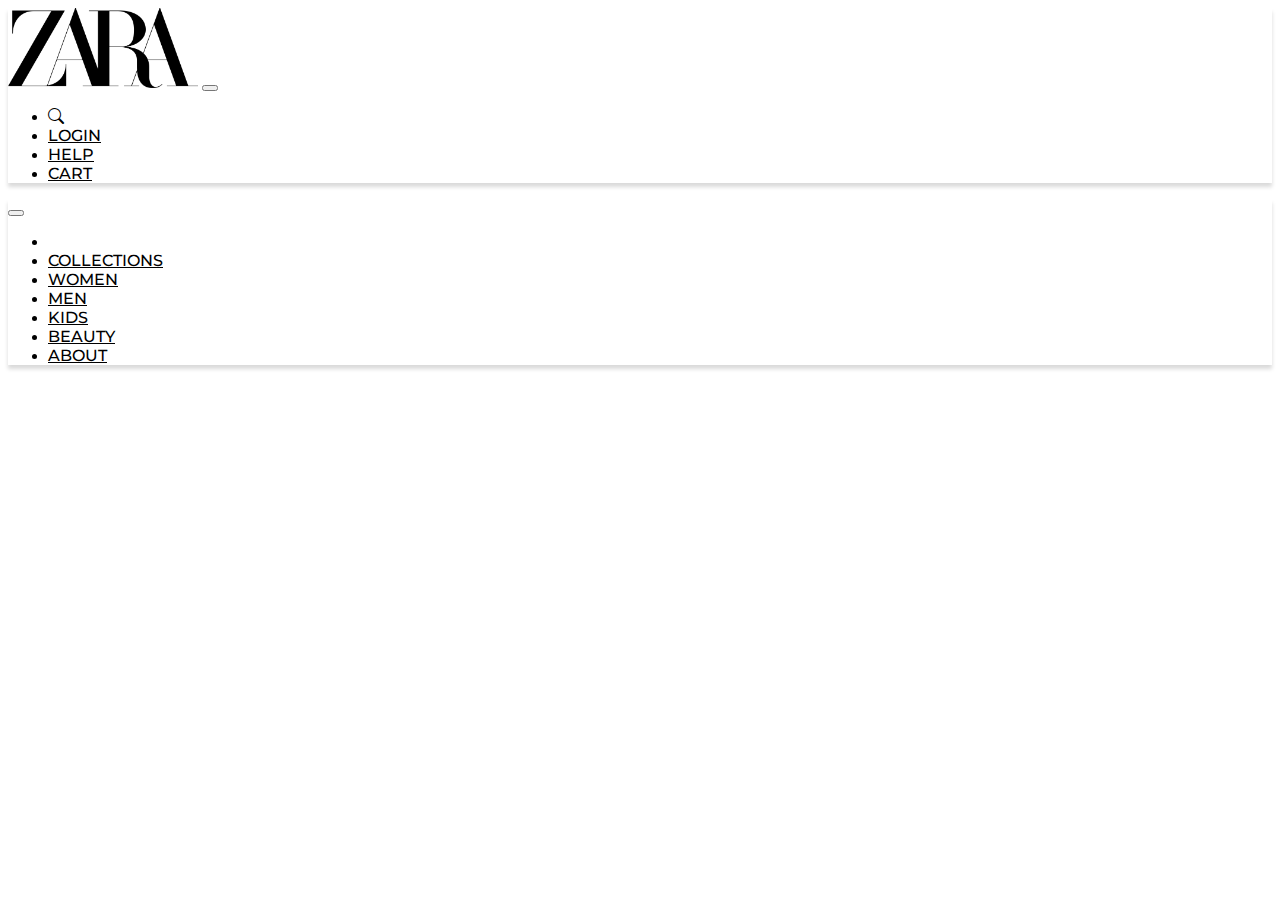
==== index.html @ d3c2d162 "pages set up" ====
<!doctype html>
<html lang="en">
  <head>
    <!-- Required meta tags -->
    <meta charset="utf-8">
    <meta name="viewport" content="width=device-width, initial-scale=1">

    <!-- Bootstrap CSS -->
    <link href="https://cdn.jsdelivr.net/npm/bootstrap@5.1.1/dist/css/bootstrap.min.css" rel="stylesheet" integrity="sha384-F3w7mX95PdgyTmZZMECAngseQB83DfGTowi0iMjiWaeVhAn4FJkqJByhZMI3AhiU" crossorigin="anonymous">
    <link rel="stylesheet" href="https://cdn.jsdelivr.net/npm/bootstrap-icons@1.3.0/font/bootstrap-icons.css">
    <link rel="preconnect" href="https://fonts.googleapis.com">
    <link rel="preconnect" href="https://fonts.gstatic.com" crossorigin>
    <link rel="preconnect" href="https://fonts.googleapis.com">
    <link rel="preconnect" href="https://fonts.gstatic.com" crossorigin>
    <link href="https://fonts.googleapis.com/css2?family=Montserrat:wght@500&display=swap" rel="stylesheet">
    <!-- ZARA CSS -->
    <link rel="stylesheet" href="zara.css">

    <title>Zara</title>
  </head>
  <body>

<nav class="navbar navbar-expand-md navbar-default d-block">
<!--Top Nav Bar-->
<nav class="zaranav mb-2">
        <div class="container-fluid d-flex">
            <div class="col-md-8 offset-md-1">
          <a class="icon nav-link active" href="index.html"> <img class="img-fluid logo" src="./images/logo.png"></a>
          <button class="navbar-toggler" type="button" data-bs-toggle="collapse" data-bs-target="#navbarCollapse" aria-controls="navbarCollapse" aria-expanded="false" aria-label="Toggle navigation">
            <span class="navbar-toggler-icon pt-1"><i class="fas fa-bars fa-md"></i></span>
          </button>
        </div>
          <div class="collapse navbar-collapse" id="navbarCollapse">
            <ul class="navbar-nav me-auto mb-5 mb-md-0 col-md-3">
                <li class="nav-item">
                    <a class="icon nav-link active" aria-current="page" target="_blank"><i class="bi bi-search"></i></a>
                  </li>
                <li class="nav-item">
                    <a class=" icon nav-link active navtext" aria-current="page" href="">LOGIN</a>
                  </li>
              <li class="nav-item">
                <a class=" icon nav-link active navtext" aria-current="page" href="">HELP</a>
              </li>
              <li class="nav-item">
                <a class="icon nav-link active navtext"  href="">CART</a>
              </li>
            </ul>
            <form class="d-block">
            </form>
          </div>
        </div>
        </div>
</nav>
      

<!--Second Nav Bar-->
<nav class="zaranav mobilegoaway">
    <div class="container">
      <button class="navbar-toggler" type="button" data-bs-toggle="collapse" data-bs-target="#navbarCollapse" aria-controls="navbarCollapse" aria-expanded="false" aria-label="Toggle navigation">
        <span class="navbar-toggler-icon pt-1"><i class="fas fa-bars fa-md"></i></span>
      </button>
      <div class="collapse navbar-collapse" id="navbarCollapse">
        <ul class="navbar-nav me-auto mb-5 mb-md-0 col-md-10 offset-md-2 text-center">
            <li class="nav-item">
              </li>
            <li class="nav-item">
                <a class=" icon nav-link active navtext px-4 ps-5" aria-current="page" href="">COLLECTIONS</a>
              </li>
          <li class="nav-item">
            <a class=" icon nav-link active navtext px-4" aria-current="page" href="">WOMEN</a>
          </li>
          <li class="nav-item">
            <a class="icon nav-link active navtext px-4"  href="">MEN</a>
          </li>
          <li class="nav-item">
            <a class="icon nav-link active navtext px-4"  href="">KIDS</a>
          </li>
          <li class="nav-item">
            <a class="icon nav-link active navtext px-4"  href="">BEAUTY</a>
          </li>
          <li class="nav-item">
            <a class="icon nav-link active navtext px-4"  href="">ABOUT</a>
          </li>
        </ul>
        <form class="d-block">
        </form>
      </div>
    </div>
</nav>
  </nav>

    <!-- Optional JavaScript; choose one of the two! -->

    <!-- Option 1: Bootstrap Bundle with Popper -->
    <script src="https://cdn.jsdelivr.net/npm/bootstrap@5.1.1/dist/js/bootstrap.bundle.min.js" integrity="sha384-/bQdsTh/da6pkI1MST/rWKFNjaCP5gBSY4sEBT38Q/9RBh9AH40zEOg7Hlq2THRZ" crossorigin="anonymous"></script>

    <!-- Option 2: Separate Popper and Bootstrap JS -->
    <!--
    <script src="https://cdn.jsdelivr.net/npm/@popperjs/core@2.9.3/dist/umd/popper.min.js" integrity="sha384-W8fXfP3gkOKtndU4JGtKDvXbO53Wy8SZCQHczT5FMiiqmQfUpWbYdTil/SxwZgAN" crossorigin="anonymous"></script>
    <script src="https://cdn.jsdelivr.net/npm/bootstrap@5.1.1/dist/js/bootstrap.min.js" integrity="sha384-skAcpIdS7UcVUC05LJ9Dxay8AXcDYfBJqt1CJ85S/CFujBsIzCIv+l9liuYLaMQ/" crossorigin="anonymous"></script>
    -->
  </body>
</html>
---- zara.css ----
.logo{
    max-height: 80px;
}
.navtext{
    color: black;
    font-family: 'Montserrat', sans-serif;
    font-style: normal;
    font-weight: 500;
}
.zaranav{
    background: #FFFFFF;
    box-shadow: 0px 4px 4px rgba(0, 0, 0, 0.15);
}

@media(max-width:576px){
    .mobilegoaway{
    display: none;
    }}
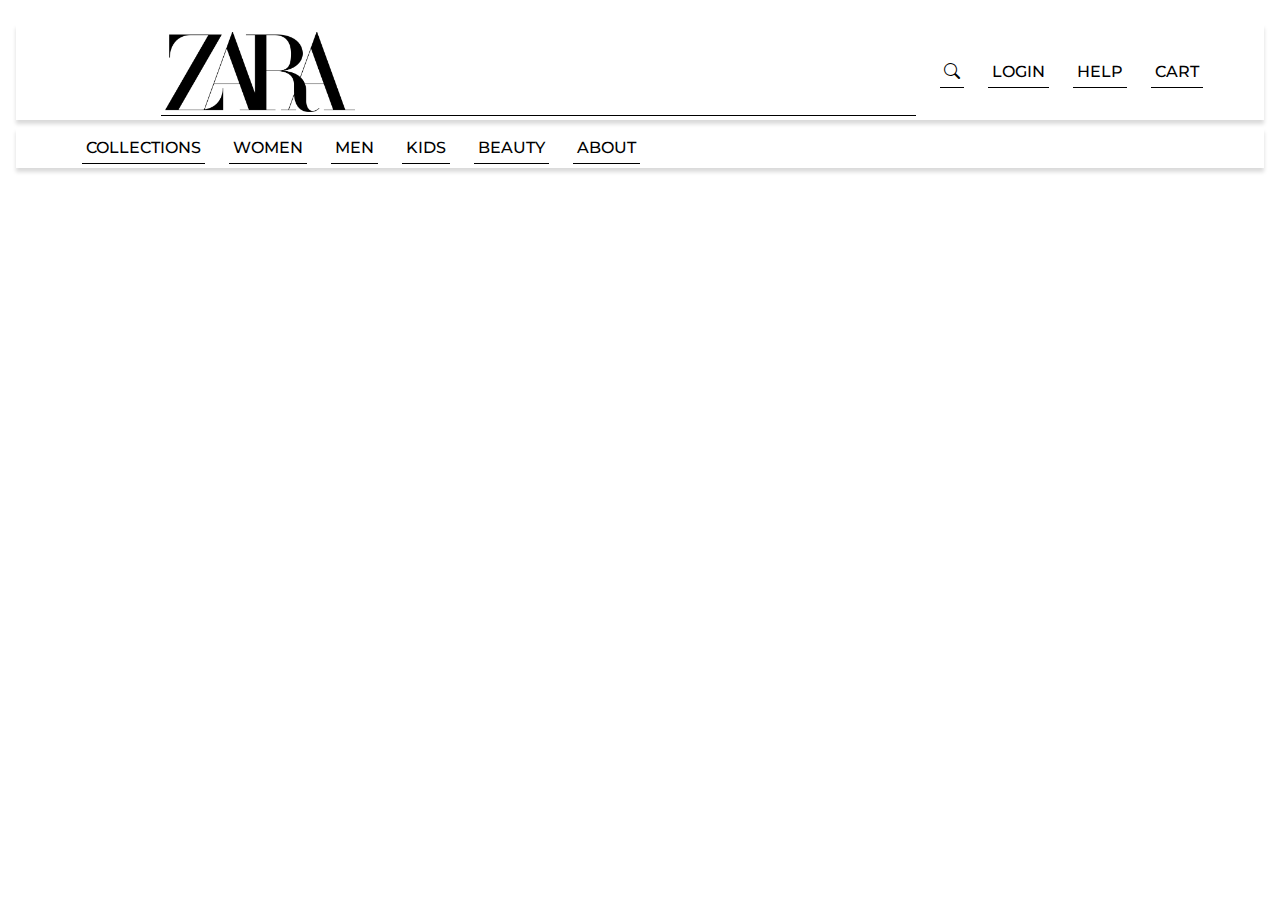
==== commit 25f44910: "Lots of changes, will commit more often in future" ====
--- a/index.html
+++ b/index.html
@@ -1,48 +1,57 @@
 <!doctype html>
 <html lang="en">
+
   <head>
     <!-- Required meta tags -->
     <meta charset="utf-8">
     <meta name="viewport" content="width=device-width, initial-scale=1">
 
     <!-- Bootstrap CSS -->
-    <link href="https://cdn.jsdelivr.net/npm/bootstrap@5.1.1/dist/css/bootstrap.min.css" rel="stylesheet" integrity="sha384-F3w7mX95PdgyTmZZMECAngseQB83DfGTowi0iMjiWaeVhAn4FJkqJByhZMI3AhiU" crossorigin="anonymous">
+    <link href="https://cdn.jsdelivr.net/npm/bootstrap@5.1.1/dist/css/bootstrap.min.css" rel="stylesheet"
+      integrity="sha384-F3w7mX95PdgyTmZZMECAngseQB83DfGTowi0iMjiWaeVhAn4FJkqJByhZMI3AhiU" crossorigin="anonymous">
     <link rel="stylesheet" href="https://cdn.jsdelivr.net/npm/bootstrap-icons@1.3.0/font/bootstrap-icons.css">
     <link rel="preconnect" href="https://fonts.googleapis.com">
     <link rel="preconnect" href="https://fonts.gstatic.com" crossorigin>
     <link rel="preconnect" href="https://fonts.googleapis.com">
     <link rel="preconnect" href="https://fonts.gstatic.com" crossorigin>
     <link href="https://fonts.googleapis.com/css2?family=Montserrat:wght@500&display=swap" rel="stylesheet">
+
+
+    <!--Theme CSS -->
+    <link rel="stylesheet" href="./assets/css/theme.css">
+
     <!-- ZARA CSS -->
     <link rel="stylesheet" href="zara.css">
 
     <title>Zara</title>
   </head>
+
   <body>
 
-<nav class="navbar navbar-expand-md navbar-default d-block">
-<!--Top Nav Bar-->
-<nav class="zaranav mb-2">
+    <nav class="navbar navbar-expand-md navbar-default d-block">
+      <!--Top Nav Bar-->
+      <nav class="zaranav mb-2">
         <div class="container-fluid d-flex">
-            <div class="col-md-8 offset-md-1">
-          <a class="icon nav-link active" href="index.html"> <img class="img-fluid logo" src="./images/logo.png"></a>
-          <button class="navbar-toggler" type="button" data-bs-toggle="collapse" data-bs-target="#navbarCollapse" aria-controls="navbarCollapse" aria-expanded="false" aria-label="Toggle navigation">
-            <span class="navbar-toggler-icon pt-1"><i class="fas fa-bars fa-md"></i></span>
-          </button>
-        </div>
+          <div class="col-md-8 offset-md-1">
+            <a class="icon nav-link active" href="index.html"> <img class="img-fluid logo" src="./images/logo.png"></a>
+            <button class="navbar-toggler" type="button" data-bs-toggle="collapse" data-bs-target="#navbarCollapse"
+              aria-controls="navbarCollapse" aria-expanded="false" aria-label="Toggle navigation">
+              <span class="navbar-toggler-icon pt-1"><i class="fas fa-bars fa-md"></i></span>
+            </button>
+          </div>
           <div class="collapse navbar-collapse" id="navbarCollapse">
             <ul class="navbar-nav me-auto mb-5 mb-md-0 col-md-3">
-                <li class="nav-item">
-                    <a class="icon nav-link active" aria-current="page" target="_blank"><i class="bi bi-search"></i></a>
-                  </li>
-                <li class="nav-item">
-                    <a class=" icon nav-link active navtext" aria-current="page" href="">LOGIN</a>
-                  </li>
+              <li class="nav-item">
+                <a class="icon nav-link active" aria-current="page" target="_blank"><i class="bi bi-search"></i></a>
+              </li>
+              <li class="nav-item">
+                <a class=" icon nav-link active navtext" aria-current="page" href="">LOGIN</a>
+              </li>
               <li class="nav-item">
                 <a class=" icon nav-link active navtext" aria-current="page" href="">HELP</a>
               </li>
               <li class="nav-item">
-                <a class="icon nav-link active navtext"  href="">CART</a>
+                <a class="icon nav-link active navtext" href="">CART</a>
               </li>
             </ul>
             <form class="d-block">
@@ -50,49 +59,52 @@
           </div>
         </div>
         </div>
-</nav>
-      
+      </nav>
 
-<!--Second Nav Bar-->
-<nav class="zaranav mobilegoaway">
-    <div class="container">
-      <button class="navbar-toggler" type="button" data-bs-toggle="collapse" data-bs-target="#navbarCollapse" aria-controls="navbarCollapse" aria-expanded="false" aria-label="Toggle navigation">
-        <span class="navbar-toggler-icon pt-1"><i class="fas fa-bars fa-md"></i></span>
-      </button>
-      <div class="collapse navbar-collapse" id="navbarCollapse">
-        <ul class="navbar-nav me-auto mb-5 mb-md-0 col-md-10 offset-md-2 text-center">
-            <li class="nav-item">
+
+      <!--Second Nav Bar-->
+      <nav class="zaranav mobilegoaway">
+        <div class="container">
+          <button class="navbar-toggler" type="button" data-bs-toggle="collapse" data-bs-target="#navbarCollapse"
+            aria-controls="navbarCollapse" aria-expanded="false" aria-label="Toggle navigation">
+            <span class="navbar-toggler-icon pt-1"><i class="fas fa-bars fa-md"></i></span>
+          </button>
+          <div class="collapse navbar-collapse" id="navbarCollapse">
+            <ul class="navbar-nav me-auto mb-5 mb-md-0 col-md-10 offset-md-2 text-center">
+              <li class="nav-item">
               </li>
-            <li class="nav-item">
+              <li class="nav-item">
                 <a class=" icon nav-link active navtext px-4 ps-5" aria-current="page" href="">COLLECTIONS</a>
               </li>
-          <li class="nav-item">
-            <a class=" icon nav-link active navtext px-4" aria-current="page" href="">WOMEN</a>
-          </li>
-          <li class="nav-item">
-            <a class="icon nav-link active navtext px-4"  href="">MEN</a>
-          </li>
-          <li class="nav-item">
-            <a class="icon nav-link active navtext px-4"  href="">KIDS</a>
-          </li>
-          <li class="nav-item">
-            <a class="icon nav-link active navtext px-4"  href="">BEAUTY</a>
-          </li>
-          <li class="nav-item">
-            <a class="icon nav-link active navtext px-4"  href="">ABOUT</a>
-          </li>
-        </ul>
-        <form class="d-block">
-        </form>
-      </div>
-    </div>
-</nav>
-  </nav>
+              <li class="nav-item">
+                <a class=" icon nav-link active navtext px-4" aria-current="page" href="">WOMEN</a>
+              </li>
+              <li class="nav-item">
+                <a class="icon nav-link active navtext px-4" href="">MEN</a>
+              </li>
+              <li class="nav-item">
+                <a class="icon nav-link active navtext px-4" href="">KIDS</a>
+              </li>
+              <li class="nav-item">
+                <a class="icon nav-link active navtext px-4" href="">BEAUTY</a>
+              </li>
+              <li class="nav-item">
+                <a class="icon nav-link active navtext px-4" href="">ABOUT</a>
+              </li>
+            </ul>
+            <form class="d-block">
+            </form>
+          </div>
+        </div>
+      </nav>
+    </nav>
 
     <!-- Optional JavaScript; choose one of the two! -->
 
     <!-- Option 1: Bootstrap Bundle with Popper -->
-    <script src="https://cdn.jsdelivr.net/npm/bootstrap@5.1.1/dist/js/bootstrap.bundle.min.js" integrity="sha384-/bQdsTh/da6pkI1MST/rWKFNjaCP5gBSY4sEBT38Q/9RBh9AH40zEOg7Hlq2THRZ" crossorigin="anonymous"></script>
+    <script src="https://cdn.jsdelivr.net/npm/bootstrap@5.1.1/dist/js/bootstrap.bundle.min.js"
+      integrity="sha384-/bQdsTh/da6pkI1MST/rWKFNjaCP5gBSY4sEBT38Q/9RBh9AH40zEOg7Hlq2THRZ"
+      crossorigin="anonymous"></script>
 
     <!-- Option 2: Separate Popper and Bootstrap JS -->
     <!--
@@ -100,4 +112,5 @@
     <script src="https://cdn.jsdelivr.net/npm/bootstrap@5.1.1/dist/js/bootstrap.min.js" integrity="sha384-skAcpIdS7UcVUC05LJ9Dxay8AXcDYfBJqt1CJ85S/CFujBsIzCIv+l9liuYLaMQ/" crossorigin="anonymous"></script>
     -->
   </body>
-</html>+
+</html>
--- a/assets/css/theme.css
+++ b/assets/css/theme.css
@@ -0,0 +1,12276 @@
+@charset "UTF-8";
+/**
+ * Custom variables followed by theme variables followed by Bootstrap variables
+ * to ensure cascade of styles.
+ */
+/*!
+ * Bootstrap v4.4.1 (https://getbootstrap.com/)
+ * Copyright 2011-2019 The Bootstrap Authors
+ * Copyright 2011-2019 Twitter, Inc.
+ * Licensed under MIT (https://github.com/twbs/bootstrap/blob/master/LICENSE)
+ */
+:root {
+  --blue: #007bff;
+  --indigo: #6610f2;
+  --purple: #6f42c1;
+  --pink: #e83e8c;
+  --red: #dc3545;
+  --orange: #fd7e14;
+  --yellow: #ffc107;
+  --green: #28a745;
+  --teal: #20c997;
+  --cyan: #17a2b8;
+  --white: #fff;
+  --gray: #3e3e3e;
+  --gray-dark: #2b2b2b;
+  --primary: #000000;
+  --secondary: #a6a6a6;
+  --success: #28bb74;
+  --info: #3b86ff;
+  --warning: #ff9736;
+  --danger: #000000;
+  --light: #f5f5f5;
+  --dark: #1f1f1f;
+  --breakpoint-xs: 0;
+  --breakpoint-sm: 576px;
+  --breakpoint-md: 768px;
+  --breakpoint-lg: 992px;
+  --breakpoint-xl: 1200px;
+  --font-family-sans-serif: -apple-system, BlinkMacSystemFont, "Segoe UI", Roboto, "Helvetica Neue", Arial, "Noto Sans", sans-serif, "Apple Color Emoji", "Segoe UI Emoji", "Segoe UI Symbol", "Noto Color Emoji";
+  --font-family-monospace: SFMono-Regular, Menlo, Monaco, Consolas, "Liberation Mono", "Courier New", monospace; }
+
+*,
+*::before,
+*::after {
+  box-sizing: border-box; }
+
+html {
+  font-family: sans-serif;
+  line-height: 1.15;
+  -webkit-text-size-adjust: 100%;
+  -webkit-tap-highlight-color: rgba(17, 17, 17, 0); }
+
+article, aside, figcaption, figure, footer, header, hgroup, main, nav, section {
+  display: block; }
+
+body {
+  margin: 0;
+  font-family: "Jost";
+  font-size: 1rem;
+  font-weight: 400;
+  line-height: 1.5;
+  color: #111;
+  text-align: left;
+  background-color: #fff; }
+
+[tabindex="-1"]:focus:not(:focus-visible) {
+  outline: 0 !important; }
+
+hr {
+  box-sizing: content-box;
+  height: 0;
+  overflow: visible; }
+
+h1, h2, h3, h4, h5, h6 {
+  margin-top: 0;
+  margin-bottom: 0.75rem; }
+
+p {
+  margin-top: 0;
+  margin-bottom: 1.5rem; }
+
+abbr[title],
+abbr[data-original-title] {
+  text-decoration: underline;
+  -webkit-text-decoration: underline dotted;
+          text-decoration: underline dotted;
+  cursor: help;
+  border-bottom: 0;
+  -webkit-text-decoration-skip-ink: none;
+          text-decoration-skip-ink: none; }
+
+address {
+  margin-bottom: 1rem;
+  font-style: normal;
+  line-height: inherit; }
+
+ol,
+ul,
+dl {
+  margin-top: 0;
+  margin-bottom: 1rem; }
+
+ol ol,
+ul ul,
+ol ul,
+ul ol {
+  margin-bottom: 0; }
+
+dt {
+  font-weight: 500; }
+
+dd {
+  margin-bottom: .5rem;
+  margin-left: 0; }
+
+blockquote {
+  margin: 0 0 1rem; }
+
+b,
+strong {
+  font-weight: 600; }
+
+small {
+  font-size: 80%; }
+
+sub,
+sup {
+  position: relative;
+  font-size: 75%;
+  line-height: 0;
+  vertical-align: baseline; }
+
+sub {
+  bottom: -.25em; }
+
+sup {
+  top: -.5em; }
+
+a {
+  color: #000000;
+  text-decoration: none;
+  background-color: transparent; }
+  a:hover {
+    color: #ff2915;
+    text-decoration: none; }
+
+a:not([href]) {
+  color: inherit;
+  text-decoration: none; }
+  a:not([href]):hover {
+    color: inherit;
+    text-decoration: none; }
+
+pre,
+code,
+kbd,
+samp {
+  font-family: SFMono-Regular, Menlo, Monaco, Consolas, "Liberation Mono", "Courier New", monospace;
+  font-size: 1em; }
+
+pre {
+  margin-top: 0;
+  margin-bottom: 1rem;
+  overflow: auto; }
+
+figure {
+  margin: 0 0 1rem; }
+
+img {
+  vertical-align: middle;
+  border-style: none; }
+
+svg {
+  overflow: hidden;
+  vertical-align: middle; }
+
+table {
+  border-collapse: collapse; }
+
+caption {
+  padding-top: 1.5rem;
+  padding-bottom: 1.5rem;
+  color: #767676;
+  text-align: left;
+  caption-side: bottom; }
+
+th {
+  text-align: inherit; }
+
+label {
+  display: inline-block;
+  margin-bottom: 0.5rem; }
+
+button {
+  border-radius: 0; }
+
+button:focus {
+  outline: 1px dotted;
+  outline: 5px auto -webkit-focus-ring-color; }
+
+input,
+button,
+select,
+optgroup,
+textarea {
+  margin: 0;
+  font-family: inherit;
+  font-size: inherit;
+  line-height: inherit; }
+
+button,
+input {
+  overflow: visible; }
+
+button,
+select {
+  text-transform: none; }
+
+select {
+  word-wrap: normal; }
+
+button,
+[type="button"],
+[type="reset"],
+[type="submit"] {
+  -webkit-appearance: button; }
+
+button:not(:disabled),
+[type="button"]:not(:disabled),
+[type="reset"]:not(:disabled),
+[type="submit"]:not(:disabled) {
+  cursor: pointer; }
+
+button::-moz-focus-inner,
+[type="button"]::-moz-focus-inner,
+[type="reset"]::-moz-focus-inner,
+[type="submit"]::-moz-focus-inner {
+  padding: 0;
+  border-style: none; }
+
+input[type="radio"],
+input[type="checkbox"] {
+  box-sizing: border-box;
+  padding: 0; }
+
+input[type="date"],
+input[type="time"],
+input[type="datetime-local"],
+input[type="month"] {
+  -webkit-appearance: listbox; }
+
+textarea {
+  overflow: auto;
+  resize: vertical; }
+
+fieldset {
+  min-width: 0;
+  padding: 0;
+  margin: 0;
+  border: 0; }
+
+legend {
+  display: block;
+  width: 100%;
+  max-width: 100%;
+  padding: 0;
+  margin-bottom: .5rem;
+  font-size: 1.5rem;
+  line-height: inherit;
+  color: inherit;
+  white-space: normal; }
+
+progress {
+  vertical-align: baseline; }
+
+[type="number"]::-webkit-inner-spin-button,
+[type="number"]::-webkit-outer-spin-button {
+  height: auto; }
+
+[type="search"] {
+  outline-offset: -2px;
+  -webkit-appearance: none; }
+
+[type="search"]::-webkit-search-decoration {
+  -webkit-appearance: none; }
+
+::-webkit-file-upload-button {
+  font: inherit;
+  -webkit-appearance: button; }
+
+output {
+  display: inline-block; }
+
+summary {
+  display: list-item;
+  cursor: pointer; }
+
+template {
+  display: none; }
+
+[hidden] {
+  display: none !important; }
+
+h1, h2, h3, h4, h5, h6,
+.h1, .h2, .h3, .h4, .h5, .h6 {
+  margin-bottom: 0.75rem;
+  font-weight: 500;
+  line-height: 1.2; }
+
+h1, .h1 {
+  font-size: 2.75rem; }
+
+h2, .h2 {
+  font-size: 2.25rem; }
+
+h3, .h3 {
+  font-size: 2rem; }
+
+h4, .h4 {
+  font-size: 1.75rem; }
+
+h5, .h5 {
+  font-size: 1.5rem; }
+
+h6, .h6 {
+  font-size: 1.25rem; }
+
+.lead {
+  font-size: 1.125rem;
+  font-weight: 400; }
+
+.display-1 {
+  font-size: 6.875rem;
+  font-weight: 500;
+  line-height: 1.2; }
+
+.display-2 {
+  font-size: 5.5rem;
+  font-weight: 500;
+  line-height: 1.2; }
+
+.display-3 {
+  font-size: 4.5rem;
+  font-weight: 500;
+  line-height: 1.2; }
+
+.display-4 {
+  font-size: 3.75rem;
+  font-weight: 500;
+  line-height: 1.2; }
+
+hr {
+  margin-top: 1.5rem;
+  margin-bottom: 1.5rem;
+  border: 0;
+  border-top: 1px solid rgba(17, 17, 17, 0.1); }
+
+small,
+.small {
+  font-size: 80%;
+  font-weight: 400; }
+
+mark,
+.mark {
+  padding: 0.2em;
+  background-color: #fcf8e3; }
+
+.list-unstyled {
+  padding-left: 0;
+  list-style: none; }
+
+.list-inline {
+  padding-left: 0;
+  list-style: none; }
+
+.list-inline-item {
+  display: inline-block; }
+  .list-inline-item:not(:last-child) {
+    margin-right: 0.5rem; }
+
+.initialism {
+  font-size: 90%;
+  text-transform: uppercase; }
+
+.blockquote {
+  margin-bottom: 1.5rem;
+  font-size: 1.5rem; }
+
+.blockquote-footer {
+  display: block;
+  font-size: 0.9375rem;
+  color: #767676; }
+  .blockquote-footer::before {
+    content: "\2014\00A0"; }
+
+.img-fluid {
+  max-width: 100%;
+  height: auto; }
+
+.img-thumbnail {
+  padding: 0.25rem;
+  background-color: #fff;
+  border: 1px solid #bababa;
+  max-width: 100%;
+  height: auto; }
+
+.figure {
+  display: inline-block; }
+
+.figure-img {
+  margin-bottom: 0.75rem;
+  line-height: 1; }
+
+.figure-caption {
+  font-size: 90%;
+  color: #3e3e3e; }
+
+code {
+  font-size: 87.5%;
+  color: #e83e8c;
+  word-wrap: break-word; }
+  a > code {
+    color: inherit; }
+
+kbd {
+  padding: 0.2rem 0.4rem;
+  font-size: 87.5%;
+  color: #fff;
+  background-color: #1f1f1f; }
+  kbd kbd {
+    padding: 0;
+    font-size: 100%;
+    font-weight: 500; }
+
+pre {
+  display: block;
+  font-size: 87.5%;
+  color: #1f1f1f; }
+  pre code {
+    font-size: inherit;
+    color: inherit;
+    word-break: normal; }
+
+.pre-scrollable {
+  max-height: 340px;
+  overflow-y: scroll; }
+
+.container {
+  width: 100%;
+  padding-right: 1rem;
+  padding-left: 1rem;
+  margin-right: auto;
+  margin-left: auto; }
+  @media (min-width: 576px) {
+    .container {
+      max-width: 540px; } }
+  @media (min-width: 768px) {
+    .container {
+      max-width: 720px; } }
+  @media (min-width: 992px) {
+    .container {
+      max-width: 960px; } }
+  @media (min-width: 1200px) {
+    .container {
+      max-width: 1140px; } }
+
+.container-fluid, .container-sm, .container-md, .container-lg, .container-xl {
+  width: 100%;
+  padding-right: 1rem;
+  padding-left: 1rem;
+  margin-right: auto;
+  margin-left: auto; }
+
+@media (min-width: 576px) {
+  .container, .container-sm {
+    max-width: 540px; } }
+
+@media (min-width: 768px) {
+  .container, .container-sm, .container-md {
+    max-width: 720px; } }
+
+@media (min-width: 992px) {
+  .container, .container-sm, .container-md, .container-lg {
+    max-width: 960px; } }
+
+@media (min-width: 1200px) {
+  .container, .container-sm, .container-md, .container-lg, .container-xl {
+    max-width: 1140px; } }
+
+.row {
+  display: flex;
+  flex-wrap: wrap;
+  margin-right: -1rem;
+  margin-left: -1rem; }
+
+.no-gutters {
+  margin-right: 0;
+  margin-left: 0; }
+  .no-gutters > .col,
+  .no-gutters > [class*="col-"] {
+    padding-right: 0;
+    padding-left: 0; }
+
+.col-1, .col-2, .col-3, .col-4, .col-5, .col-6, .col-7, .col-8, .col-9, .col-10, .col-11, .col-12, .col,
+.col-auto, .col-sm-1, .col-sm-2, .col-sm-3, .col-sm-4, .col-sm-5, .col-sm-6, .col-sm-7, .col-sm-8, .col-sm-9, .col-sm-10, .col-sm-11, .col-sm-12, .col-sm,
+.col-sm-auto, .col-md-1, .col-md-2, .col-md-3, .col-md-4, .col-md-5, .col-md-6, .col-md-7, .col-md-8, .col-md-9, .col-md-10, .col-md-11, .col-md-12, .col-md,
+.col-md-auto, .col-lg-1, .col-lg-2, .col-lg-3, .col-lg-4, .col-lg-5, .col-lg-6, .col-lg-7, .col-lg-8, .col-lg-9, .col-lg-10, .col-lg-11, .col-lg-12, .col-lg,
+.col-lg-auto, .col-xl-1, .col-xl-2, .col-xl-3, .col-xl-4, .col-xl-5, .col-xl-6, .col-xl-7, .col-xl-8, .col-xl-9, .col-xl-10, .col-xl-11, .col-xl-12, .col-xl,
+.col-xl-auto {
+  position: relative;
+  width: 100%;
+  padding-right: 1rem;
+  padding-left: 1rem; }
+
+.col {
+  flex-basis: 0;
+  flex-grow: 1;
+  max-width: 100%; }
+
+.row-cols-1 > * {
+  flex: 0 0 100%;
+  max-width: 100%; }
+
+.row-cols-2 > * {
+  flex: 0 0 50%;
+  max-width: 50%; }
+
+.row-cols-3 > * {
+  flex: 0 0 33.33333%;
+  max-width: 33.33333%; }
+
+.row-cols-4 > * {
+  flex: 0 0 25%;
+  max-width: 25%; }
+
+.row-cols-5 > * {
+  flex: 0 0 20%;
+  max-width: 20%; }
+
+.row-cols-6 > * {
+  flex: 0 0 16.66667%;
+  max-width: 16.66667%; }
+
+.col-auto {
+  flex: 0 0 auto;
+  width: auto;
+  max-width: 100%; }
+
+.col-1 {
+  flex: 0 0 8.33333%;
+  max-width: 8.33333%; }
+
+.col-2 {
+  flex: 0 0 16.66667%;
+  max-width: 16.66667%; }
+
+.col-3 {
+  flex: 0 0 25%;
+  max-width: 25%; }
+
+.col-4 {
+  flex: 0 0 33.33333%;
+  max-width: 33.33333%; }
+
+.col-5 {
+  flex: 0 0 41.66667%;
+  max-width: 41.66667%; }
+
+.col-6 {
+  flex: 0 0 50%;
+  max-width: 50%; }
+
+.col-7 {
+  flex: 0 0 58.33333%;
+  max-width: 58.33333%; }
+
+.col-8 {
+  flex: 0 0 66.66667%;
+  max-width: 66.66667%; }
+
+.col-9 {
+  flex: 0 0 75%;
+  max-width: 75%; }
+
+.col-10 {
+  flex: 0 0 83.33333%;
+  max-width: 83.33333%; }
+
+.col-11 {
+  flex: 0 0 91.66667%;
+  max-width: 91.66667%; }
+
+.col-12 {
+  flex: 0 0 100%;
+  max-width: 100%; }
+
+.order-first {
+  order: -1; }
+
+.order-last {
+  order: 13; }
+
+.order-0 {
+  order: 0; }
+
+.order-1 {
+  order: 1; }
+
+.order-2 {
+  order: 2; }
+
+.order-3 {
+  order: 3; }
+
+.order-4 {
+  order: 4; }
+
+.order-5 {
+  order: 5; }
+
+.order-6 {
+  order: 6; }
+
+.order-7 {
+  order: 7; }
+
+.order-8 {
+  order: 8; }
+
+.order-9 {
+  order: 9; }
+
+.order-10 {
+  order: 10; }
+
+.order-11 {
+  order: 11; }
+
+.order-12 {
+  order: 12; }
+
+.offset-1 {
+  margin-left: 8.33333%; }
+
+.offset-2 {
+  margin-left: 16.66667%; }
+
+.offset-3 {
+  margin-left: 25%; }
+
+.offset-4 {
+  margin-left: 33.33333%; }
+
+.offset-5 {
+  margin-left: 41.66667%; }
+
+.offset-6 {
+  margin-left: 50%; }
+
+.offset-7 {
+  margin-left: 58.33333%; }
+
+.offset-8 {
+  margin-left: 66.66667%; }
+
+.offset-9 {
+  margin-left: 75%; }
+
+.offset-10 {
+  margin-left: 83.33333%; }
+
+.offset-11 {
+  margin-left: 91.66667%; }
+
+@media (min-width: 576px) {
+  .col-sm {
+    flex-basis: 0;
+    flex-grow: 1;
+    max-width: 100%; }
+  .row-cols-sm-1 > * {
+    flex: 0 0 100%;
+    max-width: 100%; }
+  .row-cols-sm-2 > * {
+    flex: 0 0 50%;
+    max-width: 50%; }
+  .row-cols-sm-3 > * {
+    flex: 0 0 33.33333%;
+    max-width: 33.33333%; }
+  .row-cols-sm-4 > * {
+    flex: 0 0 25%;
+    max-width: 25%; }
+  .row-cols-sm-5 > * {
+    flex: 0 0 20%;
+    max-width: 20%; }
+  .row-cols-sm-6 > * {
+    flex: 0 0 16.66667%;
+    max-width: 16.66667%; }
+  .col-sm-auto {
+    flex: 0 0 auto;
+    width: auto;
+    max-width: 100%; }
+  .col-sm-1 {
+    flex: 0 0 8.33333%;
+    max-width: 8.33333%; }
+  .col-sm-2 {
+    flex: 0 0 16.66667%;
+    max-width: 16.66667%; }
+  .col-sm-3 {
+    flex: 0 0 25%;
+    max-width: 25%; }
+  .col-sm-4 {
+    flex: 0 0 33.33333%;
+    max-width: 33.33333%; }
+  .col-sm-5 {
+    flex: 0 0 41.66667%;
+    max-width: 41.66667%; }
+  .col-sm-6 {
+    flex: 0 0 50%;
+    max-width: 50%; }
+  .col-sm-7 {
+    flex: 0 0 58.33333%;
+    max-width: 58.33333%; }
+  .col-sm-8 {
+    flex: 0 0 66.66667%;
+    max-width: 66.66667%; }
+  .col-sm-9 {
+    flex: 0 0 75%;
+    max-width: 75%; }
+  .col-sm-10 {
+    flex: 0 0 83.33333%;
+    max-width: 83.33333%; }
+  .col-sm-11 {
+    flex: 0 0 91.66667%;
+    max-width: 91.66667%; }
+  .col-sm-12 {
+    flex: 0 0 100%;
+    max-width: 100%; }
+  .order-sm-first {
+    order: -1; }
+  .order-sm-last {
+    order: 13; }
+  .order-sm-0 {
+    order: 0; }
+  .order-sm-1 {
+    order: 1; }
+  .order-sm-2 {
+    order: 2; }
+  .order-sm-3 {
+    order: 3; }
+  .order-sm-4 {
+    order: 4; }
+  .order-sm-5 {
+    order: 5; }
+  .order-sm-6 {
+    order: 6; }
+  .order-sm-7 {
+    order: 7; }
+  .order-sm-8 {
+    order: 8; }
+  .order-sm-9 {
+    order: 9; }
+  .order-sm-10 {
+    order: 10; }
+  .order-sm-11 {
+    order: 11; }
+  .order-sm-12 {
+    order: 12; }
+  .offset-sm-0 {
+    margin-left: 0; }
+  .offset-sm-1 {
+    margin-left: 8.33333%; }
+  .offset-sm-2 {
+    margin-left: 16.66667%; }
+  .offset-sm-3 {
+    margin-left: 25%; }
+  .offset-sm-4 {
+    margin-left: 33.33333%; }
+  .offset-sm-5 {
+    margin-left: 41.66667%; }
+  .offset-sm-6 {
+    margin-left: 50%; }
+  .offset-sm-7 {
+    margin-left: 58.33333%; }
+  .offset-sm-8 {
+    margin-left: 66.66667%; }
+  .offset-sm-9 {
+    margin-left: 75%; }
+  .offset-sm-10 {
+    margin-left: 83.33333%; }
+  .offset-sm-11 {
+    margin-left: 91.66667%; } }
+
+@media (min-width: 768px) {
+  .col-md {
+    flex-basis: 0;
+    flex-grow: 1;
+    max-width: 100%; }
+  .row-cols-md-1 > * {
+    flex: 0 0 100%;
+    max-width: 100%; }
+  .row-cols-md-2 > * {
+    flex: 0 0 50%;
+    max-width: 50%; }
+  .row-cols-md-3 > * {
+    flex: 0 0 33.33333%;
+    max-width: 33.33333%; }
+  .row-cols-md-4 > * {
+    flex: 0 0 25%;
+    max-width: 25%; }
+  .row-cols-md-5 > * {
+    flex: 0 0 20%;
+    max-width: 20%; }
+  .row-cols-md-6 > * {
+    flex: 0 0 16.66667%;
+    max-width: 16.66667%; }
+  .col-md-auto {
+    flex: 0 0 auto;
+    width: auto;
+    max-width: 100%; }
+  .col-md-1 {
+    flex: 0 0 8.33333%;
+    max-width: 8.33333%; }
+  .col-md-2 {
+    flex: 0 0 16.66667%;
+    max-width: 16.66667%; }
+  .col-md-3 {
+    flex: 0 0 25%;
+    max-width: 25%; }
+  .col-md-4 {
+    flex: 0 0 33.33333%;
+    max-width: 33.33333%; }
+  .col-md-5 {
+    flex: 0 0 41.66667%;
+    max-width: 41.66667%; }
+  .col-md-6 {
+    flex: 0 0 50%;
+    max-width: 50%; }
+  .col-md-7 {
+    flex: 0 0 58.33333%;
+    max-width: 58.33333%; }
+  .col-md-8 {
+    flex: 0 0 66.66667%;
+    max-width: 66.66667%; }
+  .col-md-9 {
+    flex: 0 0 75%;
+    max-width: 75%; }
+  .col-md-10 {
+    flex: 0 0 83.33333%;
+    max-width: 83.33333%; }
+  .col-md-11 {
+    flex: 0 0 91.66667%;
+    max-width: 91.66667%; }
+  .col-md-12 {
+    flex: 0 0 100%;
+    max-width: 100%; }
+  .order-md-first {
+    order: -1; }
+  .order-md-last {
+    order: 13; }
+  .order-md-0 {
+    order: 0; }
+  .order-md-1 {
+    order: 1; }
+  .order-md-2 {
+    order: 2; }
+  .order-md-3 {
+    order: 3; }
+  .order-md-4 {
+    order: 4; }
+  .order-md-5 {
+    order: 5; }
+  .order-md-6 {
+    order: 6; }
+  .order-md-7 {
+    order: 7; }
+  .order-md-8 {
+    order: 8; }
+  .order-md-9 {
+    order: 9; }
+  .order-md-10 {
+    order: 10; }
+  .order-md-11 {
+    order: 11; }
+  .order-md-12 {
+    order: 12; }
+  .offset-md-0 {
+    margin-left: 0; }
+  .offset-md-1 {
+    margin-left: 8.33333%; }
+  .offset-md-2 {
+    margin-left: 16.66667%; }
+  .offset-md-3 {
+    margin-left: 25%; }
+  .offset-md-4 {
+    margin-left: 33.33333%; }
+  .offset-md-5 {
+    margin-left: 41.66667%; }
+  .offset-md-6 {
+    margin-left: 50%; }
+  .offset-md-7 {
+    margin-left: 58.33333%; }
+  .offset-md-8 {
+    margin-left: 66.66667%; }
+  .offset-md-9 {
+    margin-left: 75%; }
+  .offset-md-10 {
+    margin-left: 83.33333%; }
+  .offset-md-11 {
+    margin-left: 91.66667%; } }
+
+@media (min-width: 992px) {
+  .col-lg {
+    flex-basis: 0;
+    flex-grow: 1;
+    max-width: 100%; }
+  .row-cols-lg-1 > * {
+    flex: 0 0 100%;
+    max-width: 100%; }
+  .row-cols-lg-2 > * {
+    flex: 0 0 50%;
+    max-width: 50%; }
+  .row-cols-lg-3 > * {
+    flex: 0 0 33.33333%;
+    max-width: 33.33333%; }
+  .row-cols-lg-4 > * {
+    flex: 0 0 25%;
+    max-width: 25%; }
+  .row-cols-lg-5 > * {
+    flex: 0 0 20%;
+    max-width: 20%; }
+  .row-cols-lg-6 > * {
+    flex: 0 0 16.66667%;
+    max-width: 16.66667%; }
+  .col-lg-auto {
+    flex: 0 0 auto;
+    width: auto;
+    max-width: 100%; }
+  .col-lg-1 {
+    flex: 0 0 8.33333%;
+    max-width: 8.33333%; }
+  .col-lg-2 {
+    flex: 0 0 16.66667%;
+    max-width: 16.66667%; }
+  .col-lg-3 {
+    flex: 0 0 25%;
+    max-width: 25%; }
+  .col-lg-4 {
+    flex: 0 0 33.33333%;
+    max-width: 33.33333%; }
+  .col-lg-5 {
+    flex: 0 0 41.66667%;
+    max-width: 41.66667%; }
+  .col-lg-6 {
+    flex: 0 0 50%;
+    max-width: 50%; }
+  .col-lg-7 {
+    flex: 0 0 58.33333%;
+    max-width: 58.33333%; }
+  .col-lg-8 {
+    flex: 0 0 66.66667%;
+    max-width: 66.66667%; }
+  .col-lg-9 {
+    flex: 0 0 75%;
+    max-width: 75%; }
+  .col-lg-10 {
+    flex: 0 0 83.33333%;
+    max-width: 83.33333%; }
+  .col-lg-11 {
+    flex: 0 0 91.66667%;
+    max-width: 91.66667%; }
+  .col-lg-12 {
+    flex: 0 0 100%;
+    max-width: 100%; }
+  .order-lg-first {
+    order: -1; }
+  .order-lg-last {
+    order: 13; }
+  .order-lg-0 {
+    order: 0; }
+  .order-lg-1 {
+    order: 1; }
+  .order-lg-2 {
+    order: 2; }
+  .order-lg-3 {
+    order: 3; }
+  .order-lg-4 {
+    order: 4; }
+  .order-lg-5 {
+    order: 5; }
+  .order-lg-6 {
+    order: 6; }
+  .order-lg-7 {
+    order: 7; }
+  .order-lg-8 {
+    order: 8; }
+  .order-lg-9 {
+    order: 9; }
+  .order-lg-10 {
+    order: 10; }
+  .order-lg-11 {
+    order: 11; }
+  .order-lg-12 {
+    order: 12; }
+  .offset-lg-0 {
+    margin-left: 0; }
+  .offset-lg-1 {
+    margin-left: 8.33333%; }
+  .offset-lg-2 {
+    margin-left: 16.66667%; }
+  .offset-lg-3 {
+    margin-left: 25%; }
+  .offset-lg-4 {
+    margin-left: 33.33333%; }
+  .offset-lg-5 {
+    margin-left: 41.66667%; }
+  .offset-lg-6 {
+    margin-left: 50%; }
+  .offset-lg-7 {
+    margin-left: 58.33333%; }
+  .offset-lg-8 {
+    margin-left: 66.66667%; }
+  .offset-lg-9 {
+    margin-left: 75%; }
+  .offset-lg-10 {
+    margin-left: 83.33333%; }
+  .offset-lg-11 {
+    margin-left: 91.66667%; } }
+
+@media (min-width: 1200px) {
+  .col-xl {
+    flex-basis: 0;
+    flex-grow: 1;
+    max-width: 100%; }
+  .row-cols-xl-1 > * {
+    flex: 0 0 100%;
+    max-width: 100%; }
+  .row-cols-xl-2 > * {
+    flex: 0 0 50%;
+    max-width: 50%; }
+  .row-cols-xl-3 > * {
+    flex: 0 0 33.33333%;
+    max-width: 33.33333%; }
+  .row-cols-xl-4 > * {
+    flex: 0 0 25%;
+    max-width: 25%; }
+  .row-cols-xl-5 > * {
+    flex: 0 0 20%;
+    max-width: 20%; }
+  .row-cols-xl-6 > * {
+    flex: 0 0 16.66667%;
+    max-width: 16.66667%; }
+  .col-xl-auto {
+    flex: 0 0 auto;
+    width: auto;
+    max-width: 100%; }
+  .col-xl-1 {
+    flex: 0 0 8.33333%;
+    max-width: 8.33333%; }
+  .col-xl-2 {
+    flex: 0 0 16.66667%;
+    max-width: 16.66667%; }
+  .col-xl-3 {
+    flex: 0 0 25%;
+    max-width: 25%; }
+  .col-xl-4 {
+    flex: 0 0 33.33333%;
+    max-width: 33.33333%; }
+  .col-xl-5 {
+    flex: 0 0 41.66667%;
+    max-width: 41.66667%; }
+  .col-xl-6 {
+    flex: 0 0 50%;
+    max-width: 50%; }
+  .col-xl-7 {
+    flex: 0 0 58.33333%;
+    max-width: 58.33333%; }
+  .col-xl-8 {
+    flex: 0 0 66.66667%;
+    max-width: 66.66667%; }
+  .col-xl-9 {
+    flex: 0 0 75%;
+    max-width: 75%; }
+  .col-xl-10 {
+    flex: 0 0 83.33333%;
+    max-width: 83.33333%; }
+  .col-xl-11 {
+    flex: 0 0 91.66667%;
+    max-width: 91.66667%; }
+  .col-xl-12 {
+    flex: 0 0 100%;
+    max-width: 100%; }
+  .order-xl-first {
+    order: -1; }
+  .order-xl-last {
+    order: 13; }
+  .order-xl-0 {
+    order: 0; }
+  .order-xl-1 {
+    order: 1; }
+  .order-xl-2 {
+    order: 2; }
+  .order-xl-3 {
+    order: 3; }
+  .order-xl-4 {
+    order: 4; }
+  .order-xl-5 {
+    order: 5; }
+  .order-xl-6 {
+    order: 6; }
+  .order-xl-7 {
+    order: 7; }
+  .order-xl-8 {
+    order: 8; }
+  .order-xl-9 {
+    order: 9; }
+  .order-xl-10 {
+    order: 10; }
+  .order-xl-11 {
+    order: 11; }
+  .order-xl-12 {
+    order: 12; }
+  .offset-xl-0 {
+    margin-left: 0; }
+  .offset-xl-1 {
+    margin-left: 8.33333%; }
+  .offset-xl-2 {
+    margin-left: 16.66667%; }
+  .offset-xl-3 {
+    margin-left: 25%; }
+  .offset-xl-4 {
+    margin-left: 33.33333%; }
+  .offset-xl-5 {
+    margin-left: 41.66667%; }
+  .offset-xl-6 {
+    margin-left: 50%; }
+  .offset-xl-7 {
+    margin-left: 58.33333%; }
+  .offset-xl-8 {
+    margin-left: 66.66667%; }
+  .offset-xl-9 {
+    margin-left: 75%; }
+  .offset-xl-10 {
+    margin-left: 83.33333%; }
+  .offset-xl-11 {
+    margin-left: 91.66667%; } }
+
+.table {
+  width: 100%;
+  margin-bottom: 1.5rem;
+  color: #111; }
+  .table th,
+  .table td {
+    padding: 1.5rem;
+    vertical-align: top;
+    border-top: 1px solid #e5e5e5; }
+  .table thead th {
+    vertical-align: bottom;
+    border-bottom: 2px solid #e5e5e5; }
+  .table tbody + tbody {
+    border-top: 2px solid #e5e5e5; }
+
+.table-sm th,
+.table-sm td {
+  padding: 1.25rem; }
+
+.table-bordered {
+  border: 1px solid #e5e5e5; }
+  .table-bordered th,
+  .table-bordered td {
+    border: 1px solid #e5e5e5; }
+  .table-bordered thead th,
+  .table-bordered thead td {
+    border-bottom-width: 2px; }
+
+.table-borderless th,
+.table-borderless td,
+.table-borderless thead th,
+.table-borderless tbody + tbody {
+  border: 0; }
+
+.table-striped tbody tr:nth-of-type(odd) {
+  background-color: rgba(17, 17, 17, 0.05); }
+
+.table-hover tbody tr:hover {
+  color: #111;
+  background-color: #f5f5f5; }
+
+.table-primary,
+.table-primary > th,
+.table-primary > td {
+  background-color: #ffd7d3; }
+
+.table-primary th,
+.table-primary td,
+.table-primary thead th,
+.table-primary tbody + tbody {
+  border-color: #ffb4ad; }
+
+.table-hover .table-primary:hover {
+  background-color: #ffc0ba; }
+  .table-hover .table-primary:hover > td,
+  .table-hover .table-primary:hover > th {
+    background-color: #ffc0ba; }
+
+.table-secondary,
+.table-secondary > th,
+.table-secondary > td {
+  background-color: #e6e6e6; }
+
+.table-secondary th,
+.table-secondary td,
+.table-secondary thead th,
+.table-secondary tbody + tbody {
+  border-color: #d1d1d1; }
+
+.table-hover .table-secondary:hover {
+  background-color: #d9d9d9; }
+  .table-hover .table-secondary:hover > td,
+  .table-hover .table-secondary:hover > th {
+    background-color: #d9d9d9; }
+
+.table-success,
+.table-success > th,
+.table-success > td {
+  background-color: #c3ecd8; }
+
+.table-success th,
+.table-success td,
+.table-success thead th,
+.table-success tbody + tbody {
+  border-color: #8fdcb7; }
+
+.table-hover .table-success:hover {
+  background-color: #b0e6cb; }
+  .table-hover .table-success:hover > td,
+  .table-hover .table-success:hover > th {
+    background-color: #b0e6cb; }
+
+.table-info,
+.table-info > th,
+.table-info > td {
+  background-color: #c8ddff; }
+
+.table-info th,
+.table-info td,
+.table-info thead th,
+.table-info tbody + tbody {
+  border-color: #99c0ff; }
+
+.table-hover .table-info:hover {
+  background-color: #afcdff; }
+  .table-hover .table-info:hover > td,
+  .table-hover .table-info:hover > th {
+    background-color: #afcdff; }
+
+.table-warning,
+.table-warning > th,
+.table-warning > td {
+  background-color: #ffe2c7; }
+
+.table-warning th,
+.table-warning td,
+.table-warning thead th,
+.table-warning tbody + tbody {
+  border-color: #ffc996; }
+
+.table-hover .table-warning:hover {
+  background-color: #ffd5ae; }
+  .table-hover .table-warning:hover > td,
+  .table-hover .table-warning:hover > th {
+    background-color: #ffd5ae; }
+
+.table-danger,
+.table-danger > th,
+.table-danger > td {
+  background-color: #ffd7d3; }
+
+.table-danger th,
+.table-danger td,
+.table-danger thead th,
+.table-danger tbody + tbody {
+  border-color: #ffb4ad; }
+
+.table-hover .table-danger:hover {
+  background-color: #ffc0ba; }
+  .table-hover .table-danger:hover > td,
+  .table-hover .table-danger:hover > th {
+    background-color: #ffc0ba; }
+
+.table-light,
+.table-light > th,
+.table-light > td {
+  background-color: #fcfcfc; }
+
+.table-light th,
+.table-light td,
+.table-light thead th,
+.table-light tbody + tbody {
+  border-color: #fafafa; }
+
+.table-hover .table-light:hover {
+  background-color: #efefef; }
+  .table-hover .table-light:hover > td,
+  .table-hover .table-light:hover > th {
+    background-color: #efefef; }
+
+.table-dark,
+.table-dark > th,
+.table-dark > td {
+  background-color: silver; }
+
+.table-dark th,
+.table-dark td,
+.table-dark thead th,
+.table-dark tbody + tbody {
+  border-color: #8b8b8b; }
+
+.table-hover .table-dark:hover {
+  background-color: #b3b3b3; }
+  .table-hover .table-dark:hover > td,
+  .table-hover .table-dark:hover > th {
+    background-color: #b3b3b3; }
+
+.table-active,
+.table-active > th,
+.table-active > td {
+  background-color: #f5f5f5; }
+
+.table-hover .table-active:hover {
+  background-color: #e8e8e8; }
+  .table-hover .table-active:hover > td,
+  .table-hover .table-active:hover > th {
+    background-color: #e8e8e8; }
+
+.table .thead-dark th {
+  color: #fff;
+  background-color: #2b2b2b;
+  border-color: #3e3e3e; }
+
+.table .thead-light th {
+  color: #303030;
+  background-color: #d8d8d8;
+  border-color: #e5e5e5; }
+
+.table-dark {
+  color: #fff;
+  background-color: #2b2b2b; }
+  .table-dark th,
+  .table-dark td,
+  .table-dark thead th {
+    border-color: #3e3e3e; }
+  .table-dark.table-bordered {
+    border: 0; }
+  .table-dark.table-striped tbody tr:nth-of-type(odd) {
+    background-color: rgba(255, 255, 255, 0.05); }
+  .table-dark.table-hover tbody tr:hover {
+    color: #fff;
+    background-color: rgba(255, 255, 255, 0.075); }
+
+@media (max-width: 575.98px) {
+  .table-responsive-sm {
+    display: block;
+    width: 100%;
+    overflow-x: auto;
+    -webkit-overflow-scrolling: touch; }
+    .table-responsive-sm > .table-bordered {
+      border: 0; } }
+
+@media (max-width: 767.98px) {
+  .table-responsive-md {
+    display: block;
+    width: 100%;
+    overflow-x: auto;
+    -webkit-overflow-scrolling: touch; }
+    .table-responsive-md > .table-bordered {
+      border: 0; } }
+
+@media (max-width: 991.98px) {
+  .table-responsive-lg {
+    display: block;
+    width: 100%;
+    overflow-x: auto;
+    -webkit-overflow-scrolling: touch; }
+    .table-responsive-lg > .table-bordered {
+      border: 0; } }
+
+@media (max-width: 1199.98px) {
+  .table-responsive-xl {
+    display: block;
+    width: 100%;
+    overflow-x: auto;
+    -webkit-overflow-scrolling: touch; }
+    .table-responsive-xl > .table-bordered {
+      border: 0; } }
+
+.table-responsive {
+  display: block;
+  width: 100%;
+  overflow-x: auto;
+  -webkit-overflow-scrolling: touch; }
+  .table-responsive > .table-bordered {
+    border: 0; }
+
+.form-control {
+  display: block;
+  width: 100%;
+  height: calc(1.5em + 1.75rem + 2px);
+  padding: 0.875rem 1.5rem;
+  font-size: 1rem;
+  font-weight: 400;
+  line-height: 1.5;
+  color: #111;
+  background-color: #fff;
+  background-clip: padding-box;
+  border: 1px solid #e5e5e5;
+  border-radius: 0;
+  transition: border-color 0.15s ease-in-out, box-shadow 0.15s ease-in-out; }
+  @media (prefers-reduced-motion: reduce) {
+    .form-control {
+      transition: none; } }
+  .form-control::-ms-expand {
+    background-color: transparent;
+    border: 0; }
+  .form-control:-moz-focusring {
+    color: transparent;
+    text-shadow: 0 0 0 #111; }
+  .form-control:focus {
+    color: #111;
+    background-color: #fff;
+    border-color: #1f1f1f;
+    outline: 0;
+    box-shadow: none; }
+  .form-control::-webkit-input-placeholder {
+    color: #767676;
+    opacity: 1; }
+  .form-control::-moz-placeholder {
+    color: #767676;
+    opacity: 1; }
+  .form-control:-ms-input-placeholder {
+    color: #767676;
+    opacity: 1; }
+  .form-control::-ms-input-placeholder {
+    color: #767676;
+    opacity: 1; }
+  .form-control::placeholder {
+    color: #767676;
+    opacity: 1; }
+  .form-control:disabled, .form-control[readonly] {
+    background-color: #d8d8d8;
+    opacity: 1; }
+
+select.form-control:focus::-ms-value {
+  color: #111;
+  background-color: #fff; }
+
+.form-control-file,
+.form-control-range {
+  display: block;
+  width: 100%; }
+
+.col-form-label {
+  padding-top: calc(0.875rem + 1px);
+  padding-bottom: calc(0.875rem + 1px);
+  margin-bottom: 0;
+  font-size: inherit;
+  line-height: 1.5; }
+
+.col-form-label-lg {
+  padding-top: calc(1.0625rem + 1px);
+  padding-bottom: calc(1.0625rem + 1px);
+  font-size: 1rem;
+  line-height: 1.5; }
+
+.col-form-label-sm {
+  padding-top: calc(0.8125rem + 1px);
+  padding-bottom: calc(0.8125rem + 1px);
+  font-size: 0.9375rem;
+  line-height: 1.5; }
+
+.form-control-plaintext {
+  display: block;
+  width: 100%;
+  padding: 0.875rem 0;
+  margin-bottom: 0;
+  font-size: 1rem;
+  line-height: 1.5;
+  color: #111;
+  background-color: transparent;
+  border: solid transparent;
+  border-width: 1px 0; }
+  .form-control-plaintext.form-control-sm, .form-control-plaintext.form-control-lg {
+    padding-right: 0;
+    padding-left: 0; }
+
+.form-control-sm {
+  height: calc(1.5em + 1.625rem + 2px);
+  padding: 0.8125rem 1.25rem;
+  font-size: 0.9375rem;
+  line-height: 1.5; }
+
+.form-control-lg {
+  height: calc(1.5em + 2.125rem + 2px);
+  padding: 1.0625rem 1.875rem;
+  font-size: 1rem;
+  line-height: 1.5; }
+
+select.form-control[size], select.form-control[multiple] {
+  height: auto; }
+
+textarea.form-control {
+  height: auto; }
+
+.form-group {
+  margin-bottom: 1.5rem; }
+
+.form-text {
+  display: block;
+  margin-top: 0.25rem; }
+
+.form-row {
+  display: flex;
+  flex-wrap: wrap;
+  margin-right: -10px;
+  margin-left: -10px; }
+  .form-row > .col,
+  .form-row > [class*="col-"] {
+    padding-right: 10px;
+    padding-left: 10px; }
+
+.form-check {
+  position: relative;
+  display: block;
+  padding-left: 1.25rem; }
+
+.form-check-input {
+  position: absolute;
+  margin-top: 0.3rem;
+  margin-left: -1.25rem; }
+  .form-check-input[disabled] ~ .form-check-label,
+  .form-check-input:disabled ~ .form-check-label {
+    color: #767676; }
+
+.form-check-label {
+  margin-bottom: 0; }
+
+.form-check-inline {
+  display: inline-flex;
+  align-items: center;
+  padding-left: 0;
+  margin-right: 0.75rem; }
+  .form-check-inline .form-check-input {
+    position: static;
+    margin-top: 0;
+    margin-right: 0.3125rem;
+    margin-left: 0; }
+
+.valid-feedback {
+  display: none;
+  width: 100%;
+  margin-top: 0.25rem;
+  font-size: 80%;
+  color: #28bb74; }
+
+.valid-tooltip {
+  position: absolute;
+  top: 100%;
+  z-index: 5;
+  display: none;
+  max-width: 100%;
+  padding: 0.25rem 0.5rem;
+  margin-top: .1rem;
+  font-size: 0.875rem;
+  line-height: 1.5;
+  color: #fff;
+  background-color: rgba(40, 187, 116, 0.9); }
+
+.was-validated :valid ~ .valid-feedback,
+.was-validated :valid ~ .valid-tooltip,
+.is-valid ~ .valid-feedback,
+.is-valid ~ .valid-tooltip {
+  display: block; }
+
+.was-validated .form-control:valid, .form-control.is-valid {
+  border-color: #28bb74;
+  padding-right: calc(1.5em + 1.75rem);
+  background-image: url("data:image/svg+xml,%3csvg xmlns='http://www.w3.org/2000/svg' width='8' height='8' viewBox='0 0 8 8'%3e%3cpath fill='%2328bb74' d='M2.3 6.73L.6 4.53c-.4-1.04.46-1.4 1.1-.8l1.1 1.4 3.4-3.8c.6-.63 1.6-.27 1.2.7l-4 4.6c-.43.5-.8.4-1.1.1z'/%3e%3c/svg%3e");
+  background-repeat: no-repeat;
+  background-position: right calc(0.375em + 0.4375rem) center;
+  background-size: calc(0.75em + 0.875rem) calc(0.75em + 0.875rem); }
+  .was-validated .form-control:valid:focus, .form-control.is-valid:focus {
+    border-color: #28bb74;
+    box-shadow: 0 0 0 0 rgba(40, 187, 116, 0.25); }
+
+.was-validated textarea.form-control:valid, textarea.form-control.is-valid {
+  padding-right: calc(1.5em + 1.75rem);
+  background-position: top calc(0.375em + 0.4375rem) right calc(0.375em + 0.4375rem); }
+
+.was-validated .custom-select:valid, .custom-select.is-valid {
+  border-color: #28bb74;
+  padding-right: calc(0.75em + 4.8125rem);
+  background: url("data:image/svg+xml,%3csvg xmlns='http://www.w3.org/2000/svg' viewBox='0 0 24 24'%3e%3cpolyline fill='none' stroke='%23525252' stroke-width='2' stroke-linecap='round' stroke-linejoin='round' points='6 9 12 15 18 9'/%3e%3c/svg%3e") no-repeat right 1.5rem center/1rem 1rem, url("data:image/svg+xml,%3csvg xmlns='http://www.w3.org/2000/svg' width='8' height='8' viewBox='0 0 8 8'%3e%3cpath fill='%2328bb74' d='M2.3 6.73L.6 4.53c-.4-1.04.46-1.4 1.1-.8l1.1 1.4 3.4-3.8c.6-.63 1.6-.27 1.2.7l-4 4.6c-.43.5-.8.4-1.1.1z'/%3e%3c/svg%3e") #fff no-repeat center right 3.5rem/calc(0.75em + 0.875rem) calc(0.75em + 0.875rem); }
+  .was-validated .custom-select:valid:focus, .custom-select.is-valid:focus {
+    border-color: #28bb74;
+    box-shadow: 0 0 0 0 rgba(40, 187, 116, 0.25); }
+
+.was-validated .form-check-input:valid ~ .form-check-label, .form-check-input.is-valid ~ .form-check-label {
+  color: #28bb74; }
+
+.was-validated .form-check-input:valid ~ .valid-feedback,
+.was-validated .form-check-input:valid ~ .valid-tooltip, .form-check-input.is-valid ~ .valid-feedback,
+.form-check-input.is-valid ~ .valid-tooltip {
+  display: block; }
+
+.was-validated .custom-control-input:valid ~ .custom-control-label, .custom-control-input.is-valid ~ .custom-control-label {
+  color: #28bb74; }
+  .was-validated .custom-control-input:valid ~ .custom-control-label::before, .custom-control-input.is-valid ~ .custom-control-label::before {
+    border-color: #28bb74; }
+
+.was-validated .custom-control-input:valid:checked ~ .custom-control-label::before, .custom-control-input.is-valid:checked ~ .custom-control-label::before {
+  border-color: #40d68e;
+  background-color: #40d68e; }
+
+.was-validated .custom-control-input:valid:focus ~ .custom-control-label::before, .custom-control-input.is-valid:focus ~ .custom-control-label::before {
+  box-shadow: 0 0 0 0 rgba(40, 187, 116, 0.25); }
+
+.was-validated .custom-control-input:valid:focus:not(:checked) ~ .custom-control-label::before, .custom-control-input.is-valid:focus:not(:checked) ~ .custom-control-label::before {
+  border-color: #28bb74; }
+
+.was-validated .custom-file-input:valid ~ .custom-file-label, .custom-file-input.is-valid ~ .custom-file-label {
+  border-color: #28bb74; }
+
+.was-validated .custom-file-input:valid:focus ~ .custom-file-label, .custom-file-input.is-valid:focus ~ .custom-file-label {
+  border-color: #28bb74;
+  box-shadow: 0 0 0 0 rgba(40, 187, 116, 0.25); }
+
+.invalid-feedback {
+  display: none;
+  width: 100%;
+  margin-top: 0.25rem;
+  font-size: 80%;
+  color: #000000; }
+
+.invalid-tooltip {
+  position: absolute;
+  top: 100%;
+  z-index: 5;
+  display: none;
+  max-width: 100%;
+  padding: 0.25rem 0.5rem;
+  margin-top: .1rem;
+  font-size: 0.875rem;
+  line-height: 1.5;
+  color: #fff;
+  background-color: rgba(255, 111, 97, 0.9); }
+
+.was-validated :invalid ~ .invalid-feedback,
+.was-validated :invalid ~ .invalid-tooltip,
+.is-invalid ~ .invalid-feedback,
+.is-invalid ~ .invalid-tooltip {
+  display: block; }
+
+.was-validated .form-control:invalid, .form-control.is-invalid {
+  border-color: #000000;
+  padding-right: calc(1.5em + 1.75rem);
+  background-image: url("data:image/svg+xml,%3csvg xmlns='http://www.w3.org/2000/svg' width='12' height='12' fill='none' stroke='%23ff6f61' viewBox='0 0 12 12'%3e%3ccircle cx='6' cy='6' r='4.5'/%3e%3cpath stroke-linejoin='round' d='M5.8 3.6h.4L6 6.5z'/%3e%3ccircle cx='6' cy='8.2' r='.6' fill='%23ff6f61' stroke='none'/%3e%3c/svg%3e");
+  background-repeat: no-repeat;
+  background-position: right calc(0.375em + 0.4375rem) center;
+  background-size: calc(0.75em + 0.875rem) calc(0.75em + 0.875rem); }
+  .was-validated .form-control:invalid:focus, .form-control.is-invalid:focus {
+    border-color: #000000;
+    box-shadow: 0 0 0 0 rgba(255, 111, 97, 0.25); }
+
+.was-validated textarea.form-control:invalid, textarea.form-control.is-invalid {
+  padding-right: calc(1.5em + 1.75rem);
+  background-position: top calc(0.375em + 0.4375rem) right calc(0.375em + 0.4375rem); }
+
+.was-validated .custom-select:invalid, .custom-select.is-invalid {
+  border-color: #000000;
+  padding-right: calc(0.75em + 4.8125rem);
+  background: url("data:image/svg+xml,%3csvg xmlns='http://www.w3.org/2000/svg' viewBox='0 0 24 24'%3e%3cpolyline fill='none' stroke='%23525252' stroke-width='2' stroke-linecap='round' stroke-linejoin='round' points='6 9 12 15 18 9'/%3e%3c/svg%3e") no-repeat right 1.5rem center/1rem 1rem, url("data:image/svg+xml,%3csvg xmlns='http://www.w3.org/2000/svg' width='12' height='12' fill='none' stroke='%23ff6f61' viewBox='0 0 12 12'%3e%3ccircle cx='6' cy='6' r='4.5'/%3e%3cpath stroke-linejoin='round' d='M5.8 3.6h.4L6 6.5z'/%3e%3ccircle cx='6' cy='8.2' r='.6' fill='%23ff6f61' stroke='none'/%3e%3c/svg%3e") #fff no-repeat center right 3.5rem/calc(0.75em + 0.875rem) calc(0.75em + 0.875rem); }
+  .was-validated .custom-select:invalid:focus, .custom-select.is-invalid:focus {
+    border-color: #000000;
+    box-shadow: 0 0 0 0 rgba(255, 111, 97, 0.25); }
+
+.was-validated .form-check-input:invalid ~ .form-check-label, .form-check-input.is-invalid ~ .form-check-label {
+  color: #000000; }
+
+.was-validated .form-check-input:invalid ~ .invalid-feedback,
+.was-validated .form-check-input:invalid ~ .invalid-tooltip, .form-check-input.is-invalid ~ .invalid-feedback,
+.form-check-input.is-invalid ~ .invalid-tooltip {
+  display: block; }
+
+.was-validated .custom-control-input:invalid ~ .custom-control-label, .custom-control-input.is-invalid ~ .custom-control-label {
+  color: #000000; }
+  .was-validated .custom-control-input:invalid ~ .custom-control-label::before, .custom-control-input.is-invalid ~ .custom-control-label::before {
+    border-color: #000000; }
+
+.was-validated .custom-control-input:invalid:checked ~ .custom-control-label::before, .custom-control-input.is-invalid:checked ~ .custom-control-label::before {
+  border-color: #ff9d94;
+  background-color: #ff9d94; }
+
+.was-validated .custom-control-input:invalid:focus ~ .custom-control-label::before, .custom-control-input.is-invalid:focus ~ .custom-control-label::before {
+  box-shadow: 0 0 0 0 rgba(255, 111, 97, 0.25); }
+
+.was-validated .custom-control-input:invalid:focus:not(:checked) ~ .custom-control-label::before, .custom-control-input.is-invalid:focus:not(:checked) ~ .custom-control-label::before {
+  border-color: #000000; }
+
+.was-validated .custom-file-input:invalid ~ .custom-file-label, .custom-file-input.is-invalid ~ .custom-file-label {
+  border-color: #000000; }
+
+.was-validated .custom-file-input:invalid:focus ~ .custom-file-label, .custom-file-input.is-invalid:focus ~ .custom-file-label {
+  border-color: #000000;
+  box-shadow: 0 0 0 0 rgba(255, 111, 97, 0.25); }
+
+.form-inline {
+  display: flex;
+  flex-flow: row wrap;
+  align-items: center; }
+  .form-inline .form-check {
+    width: 100%; }
+  @media (min-width: 576px) {
+    .form-inline label {
+      display: flex;
+      align-items: center;
+      justify-content: center;
+      margin-bottom: 0; }
+    .form-inline .form-group {
+      display: flex;
+      flex: 0 0 auto;
+      flex-flow: row wrap;
+      align-items: center;
+      margin-bottom: 0; }
+    .form-inline .form-control {
+      display: inline-block;
+      width: auto;
+      vertical-align: middle; }
+    .form-inline .form-control-plaintext {
+      display: inline-block; }
+    .form-inline .input-group,
+    .form-inline .custom-select {
+      width: auto; }
+    .form-inline .form-check {
+      display: flex;
+      align-items: center;
+      justify-content: center;
+      width: auto;
+      padding-left: 0; }
+    .form-inline .form-check-input {
+      position: relative;
+      flex-shrink: 0;
+      margin-top: 0;
+      margin-right: 0.25rem;
+      margin-left: 0; }
+    .form-inline .custom-control {
+      align-items: center;
+      justify-content: center; }
+    .form-inline .custom-control-label {
+      margin-bottom: 0; } }
+
+.btn {
+  display: inline-block;
+  font-weight: 500;
+  color: #111;
+  text-align: center;
+  vertical-align: middle;
+  cursor: pointer;
+  -webkit-user-select: none;
+     -moz-user-select: none;
+      -ms-user-select: none;
+          user-select: none;
+  background-color: transparent;
+  border: 1px solid transparent;
+  padding: 0.875rem 1.75rem;
+  font-size: 1rem;
+  line-height: 1.5rem;
+  border-radius: 0;
+  transition: color 0.15s ease-in-out, background-color 0.15s ease-in-out, border-color 0.15s ease-in-out, box-shadow 0.15s ease-in-out; }
+  @media (prefers-reduced-motion: reduce) {
+    .btn {
+      transition: none; } }
+  .btn:hover {
+    color: #111;
+    text-decoration: none; }
+  .btn:focus, .btn.focus {
+    outline: 0;
+    box-shadow: none; }
+  .btn.disabled, .btn:disabled {
+    opacity: 0.65; }
+
+a.btn.disabled,
+fieldset:disabled a.btn {
+  pointer-events: none; }
+
+.btn-primary {
+  color: #fff;
+  background-color: #000000;
+  border-color: #000000; }
+  .btn-primary:hover {
+    color: #fff;
+    background-color: #ff4c3b;
+    border-color: #ff412e; }
+  .btn-primary:focus, .btn-primary.focus {
+    color: #fff;
+    background-color: #ff4c3b;
+    border-color: #ff412e;
+    box-shadow: 0 0 0 0 rgba(255, 133, 121, 0.5); }
+  .btn-primary.disabled, .btn-primary:disabled {
+    color: #fff;
+    background-color: #000000;
+    border-color: #000000; }
+  .btn-primary:not(:disabled):not(.disabled):active, .btn-primary:not(:disabled):not(.disabled).active,
+  .show > .btn-primary.dropdown-toggle {
+    color: #fff;
+    background-color: #ff412e;
+    border-color: #ff3521; }
+    .btn-primary:not(:disabled):not(.disabled):active:focus, .btn-primary:not(:disabled):not(.disabled).active:focus,
+    .show > .btn-primary.dropdown-toggle:focus {
+      box-shadow: 0 0 0 0 rgba(255, 133, 121, 0.5); }
+
+.btn-secondary {
+  color: #fff;
+  background-color: #a6a6a6;
+  border-color: #a6a6a6; }
+  .btn-secondary:hover {
+    color: #fff;
+    background-color: #939393;
+    border-color: #8d8d8d; }
+  .btn-secondary:focus, .btn-secondary.focus {
+    color: #fff;
+    background-color: #939393;
+    border-color: #8d8d8d;
+    box-shadow: 0 0 0 0 rgba(179, 179, 179, 0.5); }
+  .btn-secondary.disabled, .btn-secondary:disabled {
+    color: #fff;
+    background-color: #a6a6a6;
+    border-color: #a6a6a6; }
+  .btn-secondary:not(:disabled):not(.disabled):active, .btn-secondary:not(:disabled):not(.disabled).active,
+  .show > .btn-secondary.dropdown-toggle {
+    color: #fff;
+    background-color: #8d8d8d;
+    border-color: #868686; }
+    .btn-secondary:not(:disabled):not(.disabled):active:focus, .btn-secondary:not(:disabled):not(.disabled).active:focus,
+    .show > .btn-secondary.dropdown-toggle:focus {
+      box-shadow: 0 0 0 0 rgba(179, 179, 179, 0.5); }
+
+.btn-success {
+  color: #fff;
+  background-color: #28bb74;
+  border-color: #28bb74; }
+  .btn-success:hover {
+    color: #fff;
+    background-color: #219b60;
+    border-color: #1f915a; }
+  .btn-success:focus, .btn-success.focus {
+    color: #fff;
+    background-color: #219b60;
+    border-color: #1f915a;
+    box-shadow: 0 0 0 0 rgba(72, 197, 137, 0.5); }
+  .btn-success.disabled, .btn-success:disabled {
+    color: #fff;
+    background-color: #28bb74;
+    border-color: #28bb74; }
+  .btn-success:not(:disabled):not(.disabled):active, .btn-success:not(:disabled):not(.disabled).active,
+  .show > .btn-success.dropdown-toggle {
+    color: #fff;
+    background-color: #1f915a;
+    border-color: #1d8653; }
+    .btn-success:not(:disabled):not(.disabled):active:focus, .btn-success:not(:disabled):not(.disabled).active:focus,
+    .show > .btn-success.dropdown-toggle:focus {
+      box-shadow: 0 0 0 0 rgba(72, 197, 137, 0.5); }
+
+.btn-info {
+  color: #fff;
+  background-color: #3b86ff;
+  border-color: #3b86ff; }
+  .btn-info:hover {
+    color: #fff;
+    background-color: #156eff;
+    border-color: #0867ff; }
+  .btn-info:focus, .btn-info.focus {
+    color: #fff;
+    background-color: #156eff;
+    border-color: #0867ff;
+    box-shadow: 0 0 0 0 rgba(88, 152, 255, 0.5); }
+  .btn-info.disabled, .btn-info:disabled {
+    color: #fff;
+    background-color: #3b86ff;
+    border-color: #3b86ff; }
+  .btn-info:not(:disabled):not(.disabled):active, .btn-info:not(:disabled):not(.disabled).active,
+  .show > .btn-info.dropdown-toggle {
+    color: #fff;
+    background-color: #0867ff;
+    border-color: #0060fa; }
+    .btn-info:not(:disabled):not(.disabled):active:focus, .btn-info:not(:disabled):not(.disabled).active:focus,
+    .show > .btn-info.dropdown-toggle:focus {
+      box-shadow: 0 0 0 0 rgba(88, 152, 255, 0.5); }
+
+.btn-warning {
+  color: #fff;
+  background-color: #ff9736;
+  border-color: #ff9736; }
+  .btn-warning:hover {
+    color: #fff;
+    background-color: #ff8310;
+    border-color: #ff7d03; }
+  .btn-warning:focus, .btn-warning.focus {
+    color: #fff;
+    background-color: #ff8310;
+    border-color: #ff7d03;
+    box-shadow: 0 0 0 0 rgba(255, 167, 84, 0.5); }
+  .btn-warning.disabled, .btn-warning:disabled {
+    color: #fff;
+    background-color: #ff9736;
+    border-color: #ff9736; }
+  .btn-warning:not(:disabled):not(.disabled):active, .btn-warning:not(:disabled):not(.disabled).active,
+  .show > .btn-warning.dropdown-toggle {
+    color: #fff;
+    background-color: #ff7d03;
+    border-color: #f57600; }
+    .btn-warning:not(:disabled):not(.disabled):active:focus, .btn-warning:not(:disabled):not(.disabled).active:focus,
+    .show > .btn-warning.dropdown-toggle:focus {
+      box-shadow: 0 0 0 0 rgba(255, 167, 84, 0.5); }
+
+.btn-danger {
+  color: #fff;
+  background-color: #000000;
+  border-color: #000000; }
+  .btn-danger:hover {
+    color: #fff;
+    background-color: #ff4c3b;
+    border-color: #ff412e; }
+  .btn-danger:focus, .btn-danger.focus {
+    color: #fff;
+    background-color: #ff4c3b;
+    border-color: #ff412e;
+    box-shadow: 0 0 0 0 rgba(255, 133, 121, 0.5); }
+  .btn-danger.disabled, .btn-danger:disabled {
+    color: #fff;
+    background-color: #000000;
+    border-color: #000000; }
+  .btn-danger:not(:disabled):not(.disabled):active, .btn-danger:not(:disabled):not(.disabled).active,
+  .show > .btn-danger.dropdown-toggle {
+    color: #fff;
+    background-color: #ff412e;
+    border-color: #ff3521; }
+    .btn-danger:not(:disabled):not(.disabled):active:focus, .btn-danger:not(:disabled):not(.disabled).active:focus,
+    .show > .btn-danger.dropdown-toggle:focus {
+      box-shadow: 0 0 0 0 rgba(255, 133, 121, 0.5); }
+
+.btn-light {
+  color: #1f1f1f;
+  background-color: #f5f5f5;
+  border-color: #f5f5f5; }
+  .btn-light:hover {
+    color: #1f1f1f;
+    background-color: #e2e2e2;
+    border-color: gainsboro; }
+  .btn-light:focus, .btn-light.focus {
+    color: #1f1f1f;
+    background-color: #e2e2e2;
+    border-color: gainsboro;
+    box-shadow: 0 0 0 0 rgba(213, 213, 213, 0.5); }
+  .btn-light.disabled, .btn-light:disabled {
+    color: #1f1f1f;
+    background-color: #f5f5f5;
+    border-color: #f5f5f5; }
+  .btn-light:not(:disabled):not(.disabled):active, .btn-light:not(:disabled):not(.disabled).active,
+  .show > .btn-light.dropdown-toggle {
+    color: #1f1f1f;
+    background-color: gainsboro;
+    border-color: #d5d5d5; }
+    .btn-light:not(:disabled):not(.disabled):active:focus, .btn-light:not(:disabled):not(.disabled).active:focus,
+    .show > .btn-light.dropdown-toggle:focus {
+      box-shadow: 0 0 0 0 rgba(213, 213, 213, 0.5); }
+
+.btn-dark {
+  color: #fff;
+  background-color: #1f1f1f;
+  border-color: #1f1f1f; }
+  .btn-dark:hover {
+    color: #fff;
+    background-color: #0c0c0c;
+    border-color: #060606; }
+  .btn-dark:focus, .btn-dark.focus {
+    color: #fff;
+    background-color: #0c0c0c;
+    border-color: #060606;
+    box-shadow: 0 0 0 0 rgba(65, 65, 65, 0.5); }
+  .btn-dark.disabled, .btn-dark:disabled {
+    color: #fff;
+    background-color: #1f1f1f;
+    border-color: #1f1f1f; }
+  .btn-dark:not(:disabled):not(.disabled):active, .btn-dark:not(:disabled):not(.disabled).active,
+  .show > .btn-dark.dropdown-toggle {
+    color: #fff;
+    background-color: #060606;
+    border-color: black; }
+    .btn-dark:not(:disabled):not(.disabled):active:focus, .btn-dark:not(:disabled):not(.disabled).active:focus,
+    .show > .btn-dark.dropdown-toggle:focus {
+      box-shadow: 0 0 0 0 rgba(65, 65, 65, 0.5); }
+
+.btn-outline-primary {
+  color: #000000;
+  border-color: #000000; }
+  .btn-outline-primary:hover {
+    color: #fff;
+    background-color: #000000;
+    border-color: #000000; }
+  .btn-outline-primary:focus, .btn-outline-primary.focus {
+    box-shadow: 0 0 0 0 rgba(255, 111, 97, 0.5); }
+  .btn-outline-primary.disabled, .btn-outline-primary:disabled {
+    color: #000000;
+    background-color: transparent; }
+  .btn-outline-primary:not(:disabled):not(.disabled):active, .btn-outline-primary:not(:disabled):not(.disabled).active,
+  .show > .btn-outline-primary.dropdown-toggle {
+    color: #fff;
+    background-color: #000000;
+    border-color: #000000; }
+    .btn-outline-primary:not(:disabled):not(.disabled):active:focus, .btn-outline-primary:not(:disabled):not(.disabled).active:focus,
+    .show > .btn-outline-primary.dropdown-toggle:focus {
+      box-shadow: 0 0 0 0 rgba(255, 111, 97, 0.5); }
+
+.btn-outline-secondary {
+  color: #a6a6a6;
+  border-color: #a6a6a6; }
+  .btn-outline-secondary:hover {
+    color: #fff;
+    background-color: #a6a6a6;
+    border-color: #a6a6a6; }
+  .btn-outline-secondary:focus, .btn-outline-secondary.focus {
+    box-shadow: 0 0 0 0 rgba(166, 166, 166, 0.5); }
+  .btn-outline-secondary.disabled, .btn-outline-secondary:disabled {
+    color: #a6a6a6;
+    background-color: transparent; }
+  .btn-outline-secondary:not(:disabled):not(.disabled):active, .btn-outline-secondary:not(:disabled):not(.disabled).active,
+  .show > .btn-outline-secondary.dropdown-toggle {
+    color: #fff;
+    background-color: #a6a6a6;
+    border-color: #a6a6a6; }
+    .btn-outline-secondary:not(:disabled):not(.disabled):active:focus, .btn-outline-secondary:not(:disabled):not(.disabled).active:focus,
+    .show > .btn-outline-secondary.dropdown-toggle:focus {
+      box-shadow: 0 0 0 0 rgba(166, 166, 166, 0.5); }
+
+.btn-outline-success {
+  color: #28bb74;
+  border-color: #28bb74; }
+  .btn-outline-success:hover {
+    color: #fff;
+    background-color: #28bb74;
+    border-color: #28bb74; }
+  .btn-outline-success:focus, .btn-outline-success.focus {
+    box-shadow: 0 0 0 0 rgba(40, 187, 116, 0.5); }
+  .btn-outline-success.disabled, .btn-outline-success:disabled {
+    color: #28bb74;
+    background-color: transparent; }
+  .btn-outline-success:not(:disabled):not(.disabled):active, .btn-outline-success:not(:disabled):not(.disabled).active,
+  .show > .btn-outline-success.dropdown-toggle {
+    color: #fff;
+    background-color: #28bb74;
+    border-color: #28bb74; }
+    .btn-outline-success:not(:disabled):not(.disabled):active:focus, .btn-outline-success:not(:disabled):not(.disabled).active:focus,
+    .show > .btn-outline-success.dropdown-toggle:focus {
+      box-shadow: 0 0 0 0 rgba(40, 187, 116, 0.5); }
+
+.btn-outline-info {
+  color: #3b86ff;
+  border-color: #3b86ff; }
+  .btn-outline-info:hover {
+    color: #fff;
+    background-color: #3b86ff;
+    border-color: #3b86ff; }
+  .btn-outline-info:focus, .btn-outline-info.focus {
+    box-shadow: 0 0 0 0 rgba(59, 134, 255, 0.5); }
+  .btn-outline-info.disabled, .btn-outline-info:disabled {
+    color: #3b86ff;
+    background-color: transparent; }
+  .btn-outline-info:not(:disabled):not(.disabled):active, .btn-outline-info:not(:disabled):not(.disabled).active,
+  .show > .btn-outline-info.dropdown-toggle {
+    color: #fff;
+    background-color: #3b86ff;
+    border-color: #3b86ff; }
+    .btn-outline-info:not(:disabled):not(.disabled):active:focus, .btn-outline-info:not(:disabled):not(.disabled).active:focus,
+    .show > .btn-outline-info.dropdown-toggle:focus {
+      box-shadow: 0 0 0 0 rgba(59, 134, 255, 0.5); }
+
+.btn-outline-warning {
+  color: #ff9736;
+  border-color: #ff9736; }
+  .btn-outline-warning:hover {
+    color: #fff;
+    background-color: #ff9736;
+    border-color: #ff9736; }
+  .btn-outline-warning:focus, .btn-outline-warning.focus {
+    box-shadow: 0 0 0 0 rgba(255, 151, 54, 0.5); }
+  .btn-outline-warning.disabled, .btn-outline-warning:disabled {
+    color: #ff9736;
+    background-color: transparent; }
+  .btn-outline-warning:not(:disabled):not(.disabled):active, .btn-outline-warning:not(:disabled):not(.disabled).active,
+  .show > .btn-outline-warning.dropdown-toggle {
+    color: #fff;
+    background-color: #ff9736;
+    border-color: #ff9736; }
+    .btn-outline-warning:not(:disabled):not(.disabled):active:focus, .btn-outline-warning:not(:disabled):not(.disabled).active:focus,
+    .show > .btn-outline-warning.dropdown-toggle:focus {
+      box-shadow: 0 0 0 0 rgba(255, 151, 54, 0.5); }
+
+.btn-outline-danger {
+  color: #000000;
+  border-color: #000000; }
+  .btn-outline-danger:hover {
+    color: #fff;
+    background-color: #000000;
+    border-color: #000000; }
+  .btn-outline-danger:focus, .btn-outline-danger.focus {
+    box-shadow: 0 0 0 0 rgba(255, 111, 97, 0.5); }
+  .btn-outline-danger.disabled, .btn-outline-danger:disabled {
+    color: #000000;
+    background-color: transparent; }
+  .btn-outline-danger:not(:disabled):not(.disabled):active, .btn-outline-danger:not(:disabled):not(.disabled).active,
+  .show > .btn-outline-danger.dropdown-toggle {
+    color: #fff;
+    background-color: #000000;
+    border-color: #000000; }
+    .btn-outline-danger:not(:disabled):not(.disabled):active:focus, .btn-outline-danger:not(:disabled):not(.disabled).active:focus,
+    .show > .btn-outline-danger.dropdown-toggle:focus {
+      box-shadow: 0 0 0 0 rgba(255, 111, 97, 0.5); }
+
+.btn-outline-light {
+  color: #f5f5f5;
+  border-color: #f5f5f5; }
+  .btn-outline-light:hover {
+    color: #1f1f1f;
+    background-color: #f5f5f5;
+    border-color: #f5f5f5; }
+  .btn-outline-light:focus, .btn-outline-light.focus {
+    box-shadow: 0 0 0 0 rgba(245, 245, 245, 0.5); }
+  .btn-outline-light.disabled, .btn-outline-light:disabled {
+    color: #f5f5f5;
+    background-color: transparent; }
+  .btn-outline-light:not(:disabled):not(.disabled):active, .btn-outline-light:not(:disabled):not(.disabled).active,
+  .show > .btn-outline-light.dropdown-toggle {
+    color: #1f1f1f;
+    background-color: #f5f5f5;
+    border-color: #f5f5f5; }
+    .btn-outline-light:not(:disabled):not(.disabled):active:focus, .btn-outline-light:not(:disabled):not(.disabled).active:focus,
+    .show > .btn-outline-light.dropdown-toggle:focus {
+      box-shadow: 0 0 0 0 rgba(245, 245, 245, 0.5); }
+
+.btn-outline-dark {
+  color: #1f1f1f;
+  border-color: #1f1f1f; }
+  .btn-outline-dark:hover {
+    color: #fff;
+    background-color: #1f1f1f;
+    border-color: #1f1f1f; }
+  .btn-outline-dark:focus, .btn-outline-dark.focus {
+    box-shadow: 0 0 0 0 rgba(31, 31, 31, 0.5); }
+  .btn-outline-dark.disabled, .btn-outline-dark:disabled {
+    color: #1f1f1f;
+    background-color: transparent; }
+  .btn-outline-dark:not(:disabled):not(.disabled):active, .btn-outline-dark:not(:disabled):not(.disabled).active,
+  .show > .btn-outline-dark.dropdown-toggle {
+    color: #fff;
+    background-color: #1f1f1f;
+    border-color: #1f1f1f; }
+    .btn-outline-dark:not(:disabled):not(.disabled):active:focus, .btn-outline-dark:not(:disabled):not(.disabled).active:focus,
+    .show > .btn-outline-dark.dropdown-toggle:focus {
+      box-shadow: 0 0 0 0 rgba(31, 31, 31, 0.5); }
+
+.btn-link {
+  font-weight: 400;
+  color: #000000;
+  text-decoration: none; }
+  .btn-link:hover {
+    color: #ff2915;
+    text-decoration: none; }
+  .btn-link:focus, .btn-link.focus {
+    text-decoration: none;
+    box-shadow: none; }
+  .btn-link:disabled, .btn-link.disabled {
+    color: #3e3e3e;
+    pointer-events: none; }
+
+.btn-lg, .btn-group-lg > .btn {
+  padding: 1.0625rem 2rem;
+  font-size: 1rem;
+  line-height: 1.5rem;
+  border-radius: 0; }
+
+.btn-sm, .btn-group-sm > .btn {
+  padding: 0.8125rem 1.5rem;
+  font-size: 0.9375rem;
+  line-height: 1.40625rem;
+  border-radius: 0; }
+
+.btn-block {
+  display: block;
+  width: 100%; }
+  .btn-block + .btn-block {
+    margin-top: 0.5rem; }
+
+input[type="submit"].btn-block,
+input[type="reset"].btn-block,
+input[type="button"].btn-block {
+  width: 100%; }
+
+.fade {
+  transition: opacity 0.2s ease-in-out; }
+  @media (prefers-reduced-motion: reduce) {
+    .fade {
+      transition: none; } }
+  .fade:not(.show) {
+    opacity: 0; }
+
+.collapse:not(.show) {
+  display: none; }
+
+.collapsing {
+  position: relative;
+  height: 0;
+  overflow: hidden;
+  transition: height 0.35s ease; }
+  @media (prefers-reduced-motion: reduce) {
+    .collapsing {
+      transition: none; } }
+
+.dropup,
+.dropright,
+.dropdown,
+.dropleft {
+  position: relative; }
+
+.dropdown-toggle {
+  white-space: nowrap; }
+  .dropdown-toggle::after {
+    display: inline-block;
+    margin-left: 0.255em;
+    vertical-align: middle;
+    content: "";
+    border-top: 0.3em solid;
+    border-right: 0.3em solid transparent;
+    border-bottom: 0;
+    border-left: 0.3em solid transparent; }
+  .dropdown-toggle:empty::after {
+    margin-left: 0; }
+
+.dropdown-menu {
+  position: absolute;
+  top: 100%;
+  left: 0;
+  z-index: 1000;
+  display: none;
+  float: left;
+  min-width: 200px;
+  padding: 0 0;
+  margin: 0 0 0;
+  font-size: 1rem;
+  color: #111;
+  text-align: left;
+  list-style: none;
+  background-color: #fff;
+  background-clip: padding-box;
+  border: 1px solid #e5e5e5; }
+
+.dropdown-menu-left {
+  right: auto;
+  left: 0; }
+
+.dropdown-menu-right {
+  right: 0;
+  left: auto; }
+
+@media (min-width: 576px) {
+  .dropdown-menu-sm-left {
+    right: auto;
+    left: 0; }
+  .dropdown-menu-sm-right {
+    right: 0;
+    left: auto; } }
+
+@media (min-width: 768px) {
+  .dropdown-menu-md-left {
+    right: auto;
+    left: 0; }
+  .dropdown-menu-md-right {
+    right: 0;
+    left: auto; } }
+
+@media (min-width: 992px) {
+  .dropdown-menu-lg-left {
+    right: auto;
+    left: 0; }
+  .dropdown-menu-lg-right {
+    right: 0;
+    left: auto; } }
+
+@media (min-width: 1200px) {
+  .dropdown-menu-xl-left {
+    right: auto;
+    left: 0; }
+  .dropdown-menu-xl-right {
+    right: 0;
+    left: auto; } }
+
+.dropup .dropdown-menu {
+  top: auto;
+  bottom: 100%;
+  margin-top: 0;
+  margin-bottom: 0; }
+
+.dropup .dropdown-toggle::after {
+  display: inline-block;
+  margin-left: 0.255em;
+  vertical-align: middle;
+  content: "";
+  border-top: 0;
+  border-right: 0.3em solid transparent;
+  border-bottom: 0.3em solid;
+  border-left: 0.3em solid transparent; }
+
+.dropup .dropdown-toggle:empty::after {
+  margin-left: 0; }
+
+.dropright .dropdown-menu {
+  top: 0;
+  right: auto;
+  left: 100%;
+  margin-top: 0;
+  margin-left: 0; }
+
+.dropright .dropdown-toggle::after {
+  display: inline-block;
+  margin-left: 0.255em;
+  vertical-align: middle;
+  content: "";
+  border-top: 0.3em solid transparent;
+  border-right: 0;
+  border-bottom: 0.3em solid transparent;
+  border-left: 0.3em solid; }
+
+.dropright .dropdown-toggle:empty::after {
+  margin-left: 0; }
+
+.dropright .dropdown-toggle::after {
+  vertical-align: 0; }
+
+.dropleft .dropdown-menu {
+  top: 0;
+  right: 100%;
+  left: auto;
+  margin-top: 0;
+  margin-right: 0; }
+
+.dropleft .dropdown-toggle::after {
+  display: inline-block;
+  margin-left: 0.255em;
+  vertical-align: middle;
+  content: ""; }
+
+.dropleft .dropdown-toggle::after {
+  display: none; }
+
+.dropleft .dropdown-toggle::before {
+  display: inline-block;
+  margin-right: 0.255em;
+  vertical-align: middle;
+  content: "";
+  border-top: 0.3em solid transparent;
+  border-right: 0.3em solid;
+  border-bottom: 0.3em solid transparent; }
+
+.dropleft .dropdown-toggle:empty::after {
+  margin-left: 0; }
+
+.dropleft .dropdown-toggle::before {
+  vertical-align: 0; }
+
+.dropdown-menu[x-placement^="top"], .dropdown-menu[x-placement^="right"], .dropdown-menu[x-placement^="bottom"], .dropdown-menu[x-placement^="left"] {
+  right: auto;
+  bottom: auto; }
+
+.dropdown-divider {
+  height: 0;
+  margin: 0.75rem 0;
+  overflow: hidden;
+  border-top: 1px solid #d8d8d8; }
+
+.dropdown-item {
+  display: block;
+  width: 100%;
+  padding: 0.5rem 1.25rem;
+  clear: both;
+  font-weight: 400;
+  color: #111;
+  text-align: inherit;
+  white-space: nowrap;
+  background-color: transparent;
+  border: 0; }
+  .dropdown-item:hover, .dropdown-item:focus {
+    color: #111;
+    text-decoration: none;
+    background-color: #f5f5f5; }
+  .dropdown-item.active, .dropdown-item:active {
+    color: #111;
+    text-decoration: none;
+    background-color: #f5f5f5; }
+  .dropdown-item.disabled, .dropdown-item:disabled {
+    color: #3e3e3e;
+    pointer-events: none;
+    background-color: transparent; }
+
+.dropdown-menu.show {
+  display: block; }
+
+.dropdown-header {
+  display: block;
+  padding: 0 1.25rem;
+  margin-bottom: 0;
+  font-size: 0.9375rem;
+  color: #3e3e3e;
+  white-space: nowrap; }
+
+.dropdown-item-text {
+  display: block;
+  padding: 0.5rem 1.25rem;
+  color: #111; }
+
+.btn-group,
+.btn-group-vertical {
+  position: relative;
+  display: inline-flex;
+  vertical-align: middle; }
+  .btn-group > .btn,
+  .btn-group-vertical > .btn {
+    position: relative;
+    flex: 1 1 auto; }
+    .btn-group > .btn:hover,
+    .btn-group-vertical > .btn:hover {
+      z-index: 1; }
+    .btn-group > .btn:focus, .btn-group > .btn:active, .btn-group > .btn.active,
+    .btn-group-vertical > .btn:focus,
+    .btn-group-vertical > .btn:active,
+    .btn-group-vertical > .btn.active {
+      z-index: 1; }
+
+.btn-toolbar {
+  display: flex;
+  flex-wrap: wrap;
+  justify-content: flex-start; }
+  .btn-toolbar .input-group {
+    width: auto; }
+
+.btn-group > .btn:not(:first-child),
+.btn-group > .btn-group:not(:first-child) {
+  margin-left: -1px; }
+
+.dropdown-toggle-split {
+  padding-right: 1.3125rem;
+  padding-left: 1.3125rem; }
+  .dropdown-toggle-split::after,
+  .dropup .dropdown-toggle-split::after,
+  .dropright .dropdown-toggle-split::after {
+    margin-left: 0; }
+  .dropleft .dropdown-toggle-split::before {
+    margin-right: 0; }
+
+.btn-sm + .dropdown-toggle-split, .btn-group-sm > .btn + .dropdown-toggle-split {
+  padding-right: 1.125rem;
+  padding-left: 1.125rem; }
+
+.btn-lg + .dropdown-toggle-split, .btn-group-lg > .btn + .dropdown-toggle-split {
+  padding-right: 1.5rem;
+  padding-left: 1.5rem; }
+
+.btn-group-vertical {
+  flex-direction: column;
+  align-items: flex-start;
+  justify-content: center; }
+  .btn-group-vertical > .btn,
+  .btn-group-vertical > .btn-group {
+    width: 100%; }
+  .btn-group-vertical > .btn:not(:first-child),
+  .btn-group-vertical > .btn-group:not(:first-child) {
+    margin-top: -1px; }
+
+.btn-group-toggle > .btn,
+.btn-group-toggle > .btn-group > .btn {
+  margin-bottom: 0; }
+  .btn-group-toggle > .btn input[type="radio"],
+  .btn-group-toggle > .btn input[type="checkbox"],
+  .btn-group-toggle > .btn-group > .btn input[type="radio"],
+  .btn-group-toggle > .btn-group > .btn input[type="checkbox"] {
+    position: absolute;
+    clip: rect(0, 0, 0, 0);
+    pointer-events: none; }
+
+.input-group {
+  position: relative;
+  display: flex;
+  flex-wrap: wrap;
+  align-items: stretch;
+  width: 100%; }
+  .input-group > .form-control,
+  .input-group > .form-control-plaintext,
+  .input-group > .custom-select,
+  .input-group > .custom-file {
+    position: relative;
+    flex: 1 1 0%;
+    min-width: 0;
+    margin-bottom: 0; }
+    .input-group > .form-control + .form-control,
+    .input-group > .form-control + .custom-select,
+    .input-group > .form-control + .custom-file,
+    .input-group > .form-control-plaintext + .form-control,
+    .input-group > .form-control-plaintext + .custom-select,
+    .input-group > .form-control-plaintext + .custom-file,
+    .input-group > .custom-select + .form-control,
+    .input-group > .custom-select + .custom-select,
+    .input-group > .custom-select + .custom-file,
+    .input-group > .custom-file + .form-control,
+    .input-group > .custom-file + .custom-select,
+    .input-group > .custom-file + .custom-file {
+      margin-left: -1px; }
+  .input-group > .form-control:focus,
+  .input-group > .custom-select:focus,
+  .input-group > .custom-file .custom-file-input:focus ~ .custom-file-label {
+    z-index: 3; }
+  .input-group > .custom-file .custom-file-input:focus {
+    z-index: 4; }
+  .input-group > .custom-file {
+    display: flex;
+    align-items: center; }
+
+.input-group-prepend,
+.input-group-append {
+  display: flex; }
+  .input-group-prepend .btn,
+  .input-group-append .btn {
+    position: relative;
+    z-index: 2; }
+    .input-group-prepend .btn:focus,
+    .input-group-append .btn:focus {
+      z-index: 3; }
+  .input-group-prepend .btn + .btn,
+  .input-group-prepend .btn + .input-group-text,
+  .input-group-prepend .input-group-text + .input-group-text,
+  .input-group-prepend .input-group-text + .btn,
+  .input-group-append .btn + .btn,
+  .input-group-append .btn + .input-group-text,
+  .input-group-append .input-group-text + .input-group-text,
+  .input-group-append .input-group-text + .btn {
+    margin-left: -1px; }
+
+.input-group-prepend {
+  margin-right: -1px; }
+
+.input-group-append {
+  margin-left: -1px; }
+
+.input-group-text {
+  display: flex;
+  align-items: center;
+  padding: 0.875rem 1.5rem;
+  margin-bottom: 0;
+  font-size: 1rem;
+  font-weight: 400;
+  line-height: 1.5;
+  color: #767676;
+  text-align: center;
+  white-space: nowrap;
+  background-color: #fff;
+  border: 1px solid #e5e5e5; }
+  .input-group-text input[type="radio"],
+  .input-group-text input[type="checkbox"] {
+    margin-top: 0; }
+
+.input-group-lg > .form-control:not(textarea),
+.input-group-lg > .custom-select {
+  height: calc(1.5em + 2.125rem + 2px); }
+
+.input-group-lg > .form-control,
+.input-group-lg > .custom-select,
+.input-group-lg > .input-group-prepend > .input-group-text,
+.input-group-lg > .input-group-append > .input-group-text,
+.input-group-lg > .input-group-prepend > .btn,
+.input-group-lg > .input-group-append > .btn {
+  padding: 1.0625rem 1.875rem;
+  font-size: 1rem;
+  line-height: 1.5; }
+
+.input-group-sm > .form-control:not(textarea),
+.input-group-sm > .custom-select {
+  height: calc(1.5em + 1.625rem + 2px); }
+
+.input-group-sm > .form-control,
+.input-group-sm > .custom-select,
+.input-group-sm > .input-group-prepend > .input-group-text,
+.input-group-sm > .input-group-append > .input-group-text,
+.input-group-sm > .input-group-prepend > .btn,
+.input-group-sm > .input-group-append > .btn {
+  padding: 0.8125rem 1.25rem;
+  font-size: 0.9375rem;
+  line-height: 1.5; }
+
+.input-group-lg > .custom-select,
+.input-group-sm > .custom-select {
+  padding-right: 3.5rem; }
+
+.custom-control {
+  position: relative;
+  display: block;
+  min-height: 1.5rem;
+  padding-left: 2rem; }
+
+.custom-control-inline {
+  display: inline-flex;
+  margin-right: 0.5rem; }
+
+.custom-control-input {
+  position: absolute;
+  left: 0;
+  z-index: -1;
+  width: 1.125rem;
+  height: 1.3125rem;
+  opacity: 0; }
+  .custom-control-input:checked ~ .custom-control-label::before {
+    color: #fff;
+    border-color: #1f1f1f;
+    background-color: #1f1f1f; }
+  .custom-control-input:focus ~ .custom-control-label::before {
+    box-shadow: none; }
+  .custom-control-input:focus:not(:checked) ~ .custom-control-label::before {
+    border-color: #1f1f1f; }
+  .custom-control-input:not(:disabled):active ~ .custom-control-label::before {
+    color: #fff;
+    background-color: #e5e5e5;
+    border-color: #e5e5e5; }
+  .custom-control-input[disabled] ~ .custom-control-label, .custom-control-input:disabled ~ .custom-control-label {
+    color: #a6a6a6; }
+    .custom-control-input[disabled] ~ .custom-control-label::before, .custom-control-input:disabled ~ .custom-control-label::before {
+      background-color: #e5e5e5; }
+
+.custom-control-label {
+  position: relative;
+  margin-bottom: 0;
+  color: #767676;
+  vertical-align: top; }
+  .custom-control-label::before {
+    position: absolute;
+    top: 0.1875rem;
+    left: -2rem;
+    display: block;
+    width: 1.125rem;
+    height: 1.125rem;
+    pointer-events: none;
+    content: "";
+    background-color: #e5e5e5;
+    border: #525252 solid 0; }
+  .custom-control-label::after {
+    position: absolute;
+    top: 0.1875rem;
+    left: -2rem;
+    display: block;
+    width: 1.125rem;
+    height: 1.125rem;
+    content: "";
+    background: no-repeat 50% / 10px 8px; }
+
+.custom-checkbox .custom-control-input:checked ~ .custom-control-label::after {
+  background-image: url("data:image/svg+xml,%3csvg xmlns='http://www.w3.org/2000/svg' viewBox='0 0 10 8'%3e%3cpath fill='none' stroke='%23fff' stroke-width='1.5' stroke-linecap='round' stroke-linejoin='round' d='M9 1L3.5 7L1 4.27273'/%3e%3c/svg%3e"); }
+
+.custom-checkbox .custom-control-input:indeterminate ~ .custom-control-label::before {
+  border-color: #000000;
+  background-color: #000000; }
+
+.custom-checkbox .custom-control-input:indeterminate ~ .custom-control-label::after {
+  background-image: url("data:image/svg+xml,%3csvg xmlns='http://www.w3.org/2000/svg' width='4' height='4' viewBox='0 0 4 4'%3e%3cpath stroke='%23fff' d='M0 2h4'/%3e%3c/svg%3e"); }
+
+.custom-checkbox .custom-control-input:disabled:checked ~ .custom-control-label::before {
+  background-color: rgba(255, 111, 97, 0.5); }
+
+.custom-checkbox .custom-control-input:disabled:indeterminate ~ .custom-control-label::before {
+  background-color: rgba(255, 111, 97, 0.5); }
+
+.custom-radio .custom-control-label::before {
+  border-radius: 50%; }
+
+.custom-radio .custom-control-input:checked ~ .custom-control-label::after {
+  background-image: url("data:image/svg+xml,%3csvg xmlns='http://www.w3.org/2000/svg' width='12' height='12' viewBox='-4 -4 8 8'%3e%3ccircle r='3' fill='%23fff'/%3e%3c/svg%3e"); }
+
+.custom-radio .custom-control-input:disabled:checked ~ .custom-control-label::before {
+  background-color: rgba(255, 111, 97, 0.5); }
+
+.custom-switch {
+  padding-left: 3rem; }
+  .custom-switch .custom-control-label::before {
+    left: -3rem;
+    width: 2.125rem;
+    pointer-events: all;
+    border-radius: 0.5625rem; }
+  .custom-switch .custom-control-label::after {
+    top: 0.1875rem;
+    left: -3rem;
+    width: 0.875rem;
+    height: 0.875rem;
+    background-color: #525252;
+    border-radius: 0.5625rem;
+    transition: transform 0.15s ease-in-out, background-color 0.15s ease-in-out, border-color 0.15s ease-in-out, box-shadow 0.15s ease-in-out; }
+    @media (prefers-reduced-motion: reduce) {
+      .custom-switch .custom-control-label::after {
+        transition: none; } }
+  .custom-switch .custom-control-input:checked ~ .custom-control-label::after {
+    background-color: #e5e5e5;
+    transform: translateX(1rem); }
+  .custom-switch .custom-control-input:disabled:checked ~ .custom-control-label::before {
+    background-color: rgba(255, 111, 97, 0.5); }
+
+.custom-select {
+  display: inline-block;
+  width: 100%;
+  height: calc(1.5em + 1.75rem + 2px);
+  padding: 0.875rem 3.5rem 0.875rem 1.5rem;
+  font-size: 1rem;
+  font-weight: 400;
+  line-height: 1.5;
+  color: #111;
+  vertical-align: middle;
+  background: #fff url("data:image/svg+xml,%3csvg xmlns='http://www.w3.org/2000/svg' viewBox='0 0 24 24'%3e%3cpolyline fill='none' stroke='%23525252' stroke-width='2' stroke-linecap='round' stroke-linejoin='round' points='6 9 12 15 18 9'/%3e%3c/svg%3e") no-repeat right 1.5rem center/1rem 1rem;
+  border: 1px solid #e5e5e5;
+  border-radius: 0;
+  -webkit-appearance: none;
+     -moz-appearance: none;
+          appearance: none; }
+  .custom-select:focus {
+    border-color: #1f1f1f;
+    outline: 0;
+    box-shadow: 0 0 0 0 transparent; }
+    .custom-select:focus::-ms-value {
+      color: #111;
+      background-color: #fff; }
+  .custom-select[multiple], .custom-select[size]:not([size="1"]) {
+    height: auto;
+    padding-right: 1.5rem;
+    background-image: none; }
+  .custom-select:disabled {
+    color: #3e3e3e;
+    background-color: #d8d8d8; }
+  .custom-select::-ms-expand {
+    display: none; }
+  .custom-select:-moz-focusring {
+    color: transparent;
+    text-shadow: 0 0 0 #111; }
+
+.custom-select-sm {
+  height: calc(1.5em + 1.625rem + 2px);
+  padding-top: 0.8125rem;
+  padding-bottom: 0.8125rem;
+  padding-left: 1.25rem;
+  font-size: 0.9375rem; }
+
+.custom-select-lg {
+  height: calc(1.5em + 2.125rem + 2px);
+  padding-top: 1.0625rem;
+  padding-bottom: 1.0625rem;
+  padding-left: 1.875rem;
+  font-size: 1rem; }
+
+.custom-file {
+  position: relative;
+  display: inline-block;
+  width: 100%;
+  height: calc(1.5em + 1.75rem + 2px);
+  margin-bottom: 0; }
+
+.custom-file-input {
+  position: relative;
+  z-index: 2;
+  width: 100%;
+  height: calc(1.5em + 1.75rem + 2px);
+  margin: 0;
+  opacity: 0; }
+  .custom-file-input:focus ~ .custom-file-label {
+    border-color: #1f1f1f;
+    box-shadow: none; }
+  .custom-file-input[disabled] ~ .custom-file-label,
+  .custom-file-input:disabled ~ .custom-file-label {
+    background-color: #d8d8d8; }
+  .custom-file-input:lang(en) ~ .custom-file-label::after {
+    content: "Browse"; }
+  .custom-file-input ~ .custom-file-label[data-browse]::after {
+    content: attr(data-browse); }
+
+.custom-file-label {
+  position: absolute;
+  top: 0;
+  right: 0;
+  left: 0;
+  z-index: 1;
+  height: calc(1.5em + 1.75rem + 2px);
+  padding: 0.875rem 1.5rem;
+  font-weight: 400;
+  line-height: 1.5;
+  color: #111;
+  background-color: #fff;
+  border: 1px solid #e5e5e5; }
+  .custom-file-label::after {
+    position: absolute;
+    top: 0;
+    right: 0;
+    bottom: 0;
+    z-index: 3;
+    display: block;
+    height: calc(1.5em + 1.75rem);
+    padding: 0.875rem 1.5rem;
+    line-height: 1.5;
+    color: #111;
+    content: "Browse";
+    background-color: #fff;
+    border-left: inherit; }
+
+.custom-range {
+  width: 100%;
+  height: 1rem;
+  padding: 0;
+  background-color: transparent;
+  -webkit-appearance: none;
+     -moz-appearance: none;
+          appearance: none; }
+  .custom-range:focus {
+    outline: none; }
+    .custom-range:focus::-webkit-slider-thumb {
+      box-shadow: 0 0 0 1px #fff, none; }
+    .custom-range:focus::-moz-range-thumb {
+      box-shadow: 0 0 0 1px #fff, none; }
+    .custom-range:focus::-ms-thumb {
+      box-shadow: 0 0 0 1px #fff, none; }
+  .custom-range::-moz-focus-outer {
+    border: 0; }
+  .custom-range::-webkit-slider-thumb {
+    width: 1rem;
+    height: 1rem;
+    margin-top: -0.25rem;
+    background-color: #000000;
+    border: 0;
+    -webkit-transition: background-color 0.15s ease-in-out, border-color 0.15s ease-in-out, box-shadow 0.15s ease-in-out;
+    transition: background-color 0.15s ease-in-out, border-color 0.15s ease-in-out, box-shadow 0.15s ease-in-out;
+    -webkit-appearance: none;
+            appearance: none; }
+    @media (prefers-reduced-motion: reduce) {
+      .custom-range::-webkit-slider-thumb {
+        -webkit-transition: none;
+        transition: none; } }
+    .custom-range::-webkit-slider-thumb:active {
+      background-color: white; }
+  .custom-range::-webkit-slider-runnable-track {
+    width: 100%;
+    height: 0.5rem;
+    color: transparent;
+    cursor: pointer;
+    background-color: #bababa;
+    border-color: transparent; }
+  .custom-range::-moz-range-thumb {
+    width: 1rem;
+    height: 1rem;
+    background-color: #000000;
+    border: 0;
+    -moz-transition: background-color 0.15s ease-in-out, border-color 0.15s ease-in-out, box-shadow 0.15s ease-in-out;
+    transition: background-color 0.15s ease-in-out, border-color 0.15s ease-in-out, box-shadow 0.15s ease-in-out;
+    -moz-appearance: none;
+         appearance: none; }
+    @media (prefers-reduced-motion: reduce) {
+      .custom-range::-moz-range-thumb {
+        -moz-transition: none;
+        transition: none; } }
+    .custom-range::-moz-range-thumb:active {
+      background-color: white; }
+  .custom-range::-moz-range-track {
+    width: 100%;
+    height: 0.5rem;
+    color: transparent;
+    cursor: pointer;
+    background-color: #bababa;
+    border-color: transparent; }
+  .custom-range::-ms-thumb {
+    width: 1rem;
+    height: 1rem;
+    margin-top: 0;
+    margin-right: 0;
+    margin-left: 0;
+    background-color: #000000;
+    border: 0;
+    -ms-transition: background-color 0.15s ease-in-out, border-color 0.15s ease-in-out, box-shadow 0.15s ease-in-out;
+    transition: background-color 0.15s ease-in-out, border-color 0.15s ease-in-out, box-shadow 0.15s ease-in-out;
+    appearance: none; }
+    @media (prefers-reduced-motion: reduce) {
+      .custom-range::-ms-thumb {
+        -ms-transition: none;
+        transition: none; } }
+    .custom-range::-ms-thumb:active {
+      background-color: white; }
+  .custom-range::-ms-track {
+    width: 100%;
+    height: 0.5rem;
+    color: transparent;
+    cursor: pointer;
+    background-color: transparent;
+    border-color: transparent;
+    border-width: 0.5rem; }
+  .custom-range::-ms-fill-lower {
+    background-color: #bababa; }
+  .custom-range::-ms-fill-upper {
+    margin-right: 15px;
+    background-color: #bababa; }
+  .custom-range:disabled::-webkit-slider-thumb {
+    background-color: #525252; }
+  .custom-range:disabled::-webkit-slider-runnable-track {
+    cursor: default; }
+  .custom-range:disabled::-moz-range-thumb {
+    background-color: #525252; }
+  .custom-range:disabled::-moz-range-track {
+    cursor: default; }
+  .custom-range:disabled::-ms-thumb {
+    background-color: #525252; }
+
+.custom-control-label::before,
+.custom-file-label,
+.custom-select {
+  transition: background-color 0.15s ease-in-out, border-color 0.15s ease-in-out, box-shadow 0.15s ease-in-out; }
+  @media (prefers-reduced-motion: reduce) {
+    .custom-control-label::before,
+    .custom-file-label,
+    .custom-select {
+      transition: none; } }
+
+.nav {
+  display: flex;
+  flex-wrap: wrap;
+  padding-left: 0;
+  margin-bottom: 0;
+  list-style: none; }
+
+.nav-link {
+  display: block;
+  padding: 0.5rem 1rem; }
+  .nav-link:hover, .nav-link:focus {
+    text-decoration: none; }
+  .nav-link.disabled {
+    color: #3e3e3e;
+    pointer-events: none;
+    cursor: default; }
+
+.nav-tabs {
+  border-bottom: 0 0 1px 0 solid #e5e5e5; }
+  .nav-tabs .nav-item {
+    margin-bottom: -0 0 1px 0; }
+  .nav-tabs .nav-link {
+    border: 0 0 1px 0 solid transparent; }
+    .nav-tabs .nav-link:hover, .nav-tabs .nav-link:focus {
+      border-color: #d8d8d8 #d8d8d8 #e5e5e5; }
+    .nav-tabs .nav-link.disabled {
+      color: #3e3e3e;
+      background-color: transparent;
+      border-color: transparent; }
+  .nav-tabs .nav-link.active,
+  .nav-tabs .nav-item.show .nav-link {
+    color: #000000;
+    background-color: transparent;
+    border-color: #bababa #bababa transparent; }
+  .nav-tabs .dropdown-menu {
+    margin-top: -0 0 1px 0; }
+
+.nav-pills .nav-link.active,
+.nav-pills .show > .nav-link {
+  color: #fff;
+  background-color: #000000; }
+
+.nav-fill .nav-item {
+  flex: 1 1 auto;
+  text-align: center; }
+
+.nav-justified .nav-item {
+  flex-basis: 0;
+  flex-grow: 1;
+  text-align: center; }
+
+.tab-content > .tab-pane {
+  display: none; }
+
+.tab-content > .active {
+  display: block; }
+
+.navbar {
+  position: relative;
+  display: flex;
+  flex-wrap: wrap;
+  align-items: center;
+  justify-content: space-between;
+  padding: 1.5rem 1rem; }
+  .navbar .container,
+  .navbar .container-fluid, .navbar .container-sm, .navbar .container-md, .navbar .container-lg, .navbar .container-xl {
+    display: flex;
+    flex-wrap: wrap;
+    align-items: center;
+    justify-content: space-between; }
+
+.navbar-brand {
+  display: inline-block;
+  padding-top: -0.0625rem;
+  padding-bottom: -0.0625rem;
+  margin-right: 1rem;
+  font-size: 1.75rem;
+  line-height: inherit;
+  white-space: nowrap; }
+  .navbar-brand:hover, .navbar-brand:focus {
+    text-decoration: none; }
+
+.navbar-nav {
+  display: flex;
+  flex-direction: column;
+  padding-left: 0;
+  margin-bottom: 0;
+  list-style: none; }
+  .navbar-nav .nav-link {
+    padding-right: 0;
+    padding-left: 0; }
+  .navbar-nav .dropdown-menu {
+    position: static;
+    float: none; }
+
+.navbar-text {
+  display: inline-block;
+  padding-top: 0.5rem;
+  padding-bottom: 0.5rem; }
+
+.navbar-collapse {
+  flex-basis: 100%;
+  flex-grow: 1;
+  align-items: center; }
+
+.navbar-toggler {
+  padding: 0.25rem 0;
+  font-size: 0.9375rem;
+  line-height: 1;
+  background-color: transparent;
+  border: 1px solid transparent; }
+  .navbar-toggler:hover, .navbar-toggler:focus {
+    text-decoration: none; }
+
+.navbar-toggler-icon {
+  display: inline-block;
+  width: 1.5em;
+  height: 1.5em;
+  vertical-align: middle;
+  content: "";
+  background: no-repeat center center;
+  background-size: 100% 100%; }
+
+@media (max-width: 575.98px) {
+  .navbar-expand-sm > .container,
+  .navbar-expand-sm > .container-fluid, .navbar-expand-sm > .container-sm, .navbar-expand-sm > .container-md, .navbar-expand-sm > .container-lg, .navbar-expand-sm > .container-xl {
+    padding-right: 0;
+    padding-left: 0; } }
+
+@media (min-width: 576px) {
+  .navbar-expand-sm {
+    flex-flow: row nowrap;
+    justify-content: flex-start; }
+    .navbar-expand-sm .navbar-nav {
+      flex-direction: row; }
+      .navbar-expand-sm .navbar-nav .dropdown-menu {
+        position: absolute; }
+      .navbar-expand-sm .navbar-nav .nav-link {
+        padding-right: 1rem;
+        padding-left: 1rem; }
+    .navbar-expand-sm > .container,
+    .navbar-expand-sm > .container-fluid, .navbar-expand-sm > .container-sm, .navbar-expand-sm > .container-md, .navbar-expand-sm > .container-lg, .navbar-expand-sm > .container-xl {
+      flex-wrap: nowrap; }
+    .navbar-expand-sm .navbar-collapse {
+      display: flex !important;
+      flex-basis: auto; }
+    .navbar-expand-sm .navbar-toggler {
+      display: none; } }
+
+@media (max-width: 767.98px) {
+  .navbar-expand-md > .container,
+  .navbar-expand-md > .container-fluid, .navbar-expand-md > .container-sm, .navbar-expand-md > .container-md, .navbar-expand-md > .container-lg, .navbar-expand-md > .container-xl {
+    padding-right: 0;
+    padding-left: 0; } }
+
+@media (min-width: 768px) {
+  .navbar-expand-md {
+    flex-flow: row nowrap;
+    justify-content: flex-start; }
+    .navbar-expand-md .navbar-nav {
+      flex-direction: row; }
+      .navbar-expand-md .navbar-nav .dropdown-menu {
+        position: absolute; }
+      .navbar-expand-md .navbar-nav .nav-link {
+        padding-right: 1rem;
+        padding-left: 1rem; }
+    .navbar-expand-md > .container,
+    .navbar-expand-md > .container-fluid, .navbar-expand-md > .container-sm, .navbar-expand-md > .container-md, .navbar-expand-md > .container-lg, .navbar-expand-md > .container-xl {
+      flex-wrap: nowrap; }
+    .navbar-expand-md .navbar-collapse {
+      display: flex !important;
+      flex-basis: auto; }
+    .navbar-expand-md .navbar-toggler {
+      display: none; } }
+
+@media (max-width: 991.98px) {
+  .navbar-expand-lg > .container,
+  .navbar-expand-lg > .container-fluid, .navbar-expand-lg > .container-sm, .navbar-expand-lg > .container-md, .navbar-expand-lg > .container-lg, .navbar-expand-lg > .container-xl {
+    padding-right: 0;
+    padding-left: 0; } }
+
+@media (min-width: 992px) {
+  .navbar-expand-lg {
+    flex-flow: row nowrap;
+    justify-content: flex-start; }
+    .navbar-expand-lg .navbar-nav {
+      flex-direction: row; }
+      .navbar-expand-lg .navbar-nav .dropdown-menu {
+        position: absolute; }
+      .navbar-expand-lg .navbar-nav .nav-link {
+        padding-right: 1rem;
+        padding-left: 1rem; }
+    .navbar-expand-lg > .container,
+    .navbar-expand-lg > .container-fluid, .navbar-expand-lg > .container-sm, .navbar-expand-lg > .container-md, .navbar-expand-lg > .container-lg, .navbar-expand-lg > .container-xl {
+      flex-wrap: nowrap; }
+    .navbar-expand-lg .navbar-collapse {
+      display: flex !important;
+      flex-basis: auto; }
+    .navbar-expand-lg .navbar-toggler {
+      display: none; } }
+
+@media (max-width: 1199.98px) {
+  .navbar-expand-xl > .container,
+  .navbar-expand-xl > .container-fluid, .navbar-expand-xl > .container-sm, .navbar-expand-xl > .container-md, .navbar-expand-xl > .container-lg, .navbar-expand-xl > .container-xl {
+    padding-right: 0;
+    padding-left: 0; } }
+
+@media (min-width: 1200px) {
+  .navbar-expand-xl {
+    flex-flow: row nowrap;
+    justify-content: flex-start; }
+    .navbar-expand-xl .navbar-nav {
+      flex-direction: row; }
+      .navbar-expand-xl .navbar-nav .dropdown-menu {
+        position: absolute; }
+      .navbar-expand-xl .navbar-nav .nav-link {
+        padding-right: 1rem;
+        padding-left: 1rem; }
+    .navbar-expand-xl > .container,
+    .navbar-expand-xl > .container-fluid, .navbar-expand-xl > .container-sm, .navbar-expand-xl > .container-md, .navbar-expand-xl > .container-lg, .navbar-expand-xl > .container-xl {
+      flex-wrap: nowrap; }
+    .navbar-expand-xl .navbar-collapse {
+      display: flex !important;
+      flex-basis: auto; }
+    .navbar-expand-xl .navbar-toggler {
+      display: none; } }
+
+.navbar-expand {
+  flex-flow: row nowrap;
+  justify-content: flex-start; }
+  .navbar-expand > .container,
+  .navbar-expand > .container-fluid, .navbar-expand > .container-sm, .navbar-expand > .container-md, .navbar-expand > .container-lg, .navbar-expand > .container-xl {
+    padding-right: 0;
+    padding-left: 0; }
+  .navbar-expand .navbar-nav {
+    flex-direction: row; }
+    .navbar-expand .navbar-nav .dropdown-menu {
+      position: absolute; }
+    .navbar-expand .navbar-nav .nav-link {
+      padding-right: 1rem;
+      padding-left: 1rem; }
+  .navbar-expand > .container,
+  .navbar-expand > .container-fluid, .navbar-expand > .container-sm, .navbar-expand > .container-md, .navbar-expand > .container-lg, .navbar-expand > .container-xl {
+    flex-wrap: nowrap; }
+  .navbar-expand .navbar-collapse {
+    display: flex !important;
+    flex-basis: auto; }
+  .navbar-expand .navbar-toggler {
+    display: none; }
+
+.navbar-light .navbar-brand {
+  color: #111; }
+  .navbar-light .navbar-brand:hover, .navbar-light .navbar-brand:focus {
+    color: #111; }
+
+.navbar-light .navbar-nav .nav-link {
+  color: #111; }
+  .navbar-light .navbar-nav .nav-link:hover, .navbar-light .navbar-nav .nav-link:focus {
+    color: #000000; }
+  .navbar-light .navbar-nav .nav-link.disabled {
+    color: rgba(17, 17, 17, 0.3); }
+
+.navbar-light .navbar-nav .show > .nav-link,
+.navbar-light .navbar-nav .active > .nav-link,
+.navbar-light .navbar-nav .nav-link.show,
+.navbar-light .navbar-nav .nav-link.active {
+  color: #000000; }
+
+.navbar-light .navbar-toggler {
+  color: #111;
+  border-color: transparent; }
+
+.navbar-light .navbar-toggler-icon {
+  background-image: url("data:image/svg+xml,%3csvg viewBox='0 0 20 15' xmlns='http://www.w3.org/2000/svg'%3e%3cpath d='M20 0H0V1.75561H20V0Z' fill='%23111'/%3e%3cpath d='M20 6.5685H0V8.32412H20V6.5685Z' fill='%23111'/%3e%3cpath d='M20 13.2437H0V15H20V13.2437Z' fill='%23111'/%3e%3c/svg%3e"); }
+
+.navbar-light .navbar-text {
+  color: #111; }
+  .navbar-light .navbar-text a {
+    color: #000000; }
+    .navbar-light .navbar-text a:hover, .navbar-light .navbar-text a:focus {
+      color: #000000; }
+
+.navbar-dark .navbar-brand {
+  color: #fff; }
+  .navbar-dark .navbar-brand:hover, .navbar-dark .navbar-brand:focus {
+    color: #fff; }
+
+.navbar-dark .navbar-nav .nav-link {
+  color: #fff; }
+  .navbar-dark .navbar-nav .nav-link:hover, .navbar-dark .navbar-nav .nav-link:focus {
+    color: #fff; }
+  .navbar-dark .navbar-nav .nav-link.disabled {
+    color: rgba(255, 255, 255, 0.25); }
+
+.navbar-dark .navbar-nav .show > .nav-link,
+.navbar-dark .navbar-nav .active > .nav-link,
+.navbar-dark .navbar-nav .nav-link.show,
+.navbar-dark .navbar-nav .nav-link.active {
+  color: #fff; }
+
+.navbar-dark .navbar-toggler {
+  color: #fff;
+  border-color: transparent; }
+
+.navbar-dark .navbar-toggler-icon {
+  background-image: url("data:image/svg+xml,%3csvg viewBox='0 0 20 15' xmlns='http://www.w3.org/2000/svg'%3e%3cpath d='M20 0H0V1.75561H20V0Z' fill='%23fff'/%3e%3cpath d='M20 6.5685H0V8.32412H20V6.5685Z' fill='%23fff'/%3e%3cpath d='M20 13.2437H0V15H20V13.2437Z' fill='%23fff'/%3e%3c/svg%3e"); }
+
+.navbar-dark .navbar-text {
+  color: #fff; }
+  .navbar-dark .navbar-text a {
+    color: #fff; }
+    .navbar-dark .navbar-text a:hover, .navbar-dark .navbar-text a:focus {
+      color: #fff; }
+
+.card {
+  position: relative;
+  display: flex;
+  flex-direction: column;
+  min-width: 0;
+  word-wrap: break-word;
+  background-color: #fff;
+  background-clip: border-box;
+  border: 0 solid rgba(17, 17, 17, 0.125); }
+  .card > hr {
+    margin-right: 0;
+    margin-left: 0; }
+
+.card-body {
+  flex: 1 1 auto;
+  min-height: 1px;
+  padding: 1.5rem; }
+
+.card-title {
+  margin-bottom: 0.75rem; }
+
+.card-subtitle {
+  margin-top: -0.375rem;
+  margin-bottom: 0; }
+
+.card-text:last-child {
+  margin-bottom: 0; }
+
+.card-link:hover {
+  text-decoration: none; }
+
+.card-link + .card-link {
+  margin-left: 1.5rem; }
+
+.card-header {
+  padding: 0.75rem 1.5rem;
+  margin-bottom: 0;
+  background-color: rgba(17, 17, 17, 0.03);
+  border-bottom: 0 solid rgba(17, 17, 17, 0.125); }
+  .card-header + .list-group .list-group-item:first-child {
+    border-top: 0; }
+
+.card-footer {
+  padding: 0.75rem 1.5rem;
+  background-color: rgba(17, 17, 17, 0.03);
+  border-top: 0 solid rgba(17, 17, 17, 0.125); }
+
+.card-header-tabs {
+  margin-right: -0.75rem;
+  margin-bottom: -0.75rem;
+  margin-left: -0.75rem;
+  border-bottom: 0; }
+
+.card-header-pills {
+  margin-right: -0.75rem;
+  margin-left: -0.75rem; }
+
+.card-img-overlay {
+  position: absolute;
+  top: 0;
+  right: 0;
+  bottom: 0;
+  left: 0;
+  padding: 1.5rem; }
+
+.card-img,
+.card-img-top,
+.card-img-bottom {
+  flex-shrink: 0;
+  width: 100%; }
+
+.card-deck .card {
+  margin-bottom: 1rem; }
+
+@media (min-width: 576px) {
+  .card-deck {
+    display: flex;
+    flex-flow: row wrap;
+    margin-right: -1rem;
+    margin-left: -1rem; }
+    .card-deck .card {
+      flex: 1 0 0%;
+      margin-right: 1rem;
+      margin-bottom: 0;
+      margin-left: 1rem; } }
+
+.card-group > .card {
+  margin-bottom: 1rem; }
+
+@media (min-width: 576px) {
+  .card-group {
+    display: flex;
+    flex-flow: row wrap; }
+    .card-group > .card {
+      flex: 1 0 0%;
+      margin-bottom: 0; }
+      .card-group > .card + .card {
+        margin-left: 0;
+        border-left: 0; } }
+
+.card-columns .card {
+  margin-bottom: 0.75rem; }
+
+@media (min-width: 576px) {
+  .card-columns {
+    -moz-column-count: 3;
+         column-count: 3;
+    -moz-column-gap: 1.25rem;
+         column-gap: 1.25rem;
+    orphans: 1;
+    widows: 1; }
+    .card-columns .card {
+      display: inline-block;
+      width: 100%; } }
+
+.accordion > .card {
+  overflow: hidden; }
+  .accordion > .card:not(:last-of-type) {
+    border-bottom: 0; }
+  .accordion > .card > .card-header {
+    margin-bottom: 0; }
+
+.breadcrumb {
+  display: flex;
+  flex-wrap: wrap;
+  padding: 0 0;
+  margin-bottom: 1.5rem;
+  list-style: none;
+  background-color: transparent; }
+
+.breadcrumb-item + .breadcrumb-item {
+  padding-left: 0.5rem; }
+  .breadcrumb-item + .breadcrumb-item::before {
+    display: inline-block;
+    padding-right: 0.5rem;
+    color: inherit;
+    content: ""; }
+
+.breadcrumb-item + .breadcrumb-item:hover::before {
+  text-decoration: underline; }
+
+.breadcrumb-item + .breadcrumb-item:hover::before {
+  text-decoration: none; }
+
+.breadcrumb-item.active {
+  color: inherit; }
+
+.pagination {
+  display: flex;
+  padding-left: 0;
+  list-style: none; }
+
+.page-link {
+  position: relative;
+  display: block;
+  padding: 0.75rem 1.25rem;
+  margin-left: -1px;
+  line-height: 1.25;
+  color: inherit;
+  background-color: transparent;
+  border: 1px solid #e5e5e5; }
+  .page-link:hover {
+    z-index: 2;
+    color: #000000;
+    text-decoration: none;
+    background-color: transparent;
+    border-color: #e5e5e5; }
+  .page-link:focus {
+    z-index: 3;
+    outline: 0;
+    box-shadow: none; }
+
+.page-item:first-child .page-link {
+  margin-left: 0; }
+
+.page-item.active .page-link {
+  z-index: 3;
+  color: #000000;
+  background-color: transparent;
+  border-color: #000000; }
+
+.page-item.disabled .page-link {
+  color: #3e3e3e;
+  pointer-events: none;
+  cursor: auto;
+  background-color: #fff;
+  border-color: #bababa; }
+
+.pagination-lg .page-link {
+  padding: 1rem 1.5rem;
+  font-size: 1.125rem;
+  line-height: 1.5; }
+
+.pagination-sm .page-link {
+  padding: 0.5rem 1rem;
+  font-size: 0.9375rem;
+  line-height: 1.5; }
+
+.badge {
+  display: inline-block;
+  padding: 0.5em 1em;
+  font-size: 0.6875em;
+  font-weight: 500;
+  line-height: 1;
+  text-align: center;
+  white-space: nowrap;
+  vertical-align: baseline;
+  transition: color 0.15s ease-in-out, background-color 0.15s ease-in-out, border-color 0.15s ease-in-out, box-shadow 0.15s ease-in-out; }
+  @media (prefers-reduced-motion: reduce) {
+    .badge {
+      transition: none; } }
+  a.badge:hover, a.badge:focus {
+    text-decoration: none; }
+  .badge:empty {
+    display: none; }
+
+.btn .badge {
+  position: relative;
+  top: -1px; }
+
+.badge-pill {
+  padding-right: 0.6em;
+  padding-left: 0.6em; }
+
+.badge-primary {
+  color: #fff;
+  background-color: #000000; }
+  a.badge-primary:hover, a.badge-primary:focus {
+    color: #fff;
+    background-color: #ff412e; }
+  a.badge-primary:focus, a.badge-primary.focus {
+    outline: 0;
+    box-shadow: 0 0 0 0 rgba(255, 111, 97, 0.5); }
+
+.badge-secondary {
+  color: #fff;
+  background-color: #a6a6a6; }
+  a.badge-secondary:hover, a.badge-secondary:focus {
+    color: #fff;
+    background-color: #8d8d8d; }
+  a.badge-secondary:focus, a.badge-secondary.focus {
+    outline: 0;
+    box-shadow: 0 0 0 0 rgba(166, 166, 166, 0.5); }
+
+.badge-success {
+  color: #fff;
+  background-color: #28bb74; }
+  a.badge-success:hover, a.badge-success:focus {
+    color: #fff;
+    background-color: #1f915a; }
+  a.badge-success:focus, a.badge-success.focus {
+    outline: 0;
+    box-shadow: 0 0 0 0 rgba(40, 187, 116, 0.5); }
+
+.badge-info {
+  color: #fff;
+  background-color: #3b86ff; }
+  a.badge-info:hover, a.badge-info:focus {
+    color: #fff;
+    background-color: #0867ff; }
+  a.badge-info:focus, a.badge-info.focus {
+    outline: 0;
+    box-shadow: 0 0 0 0 rgba(59, 134, 255, 0.5); }
+
+.badge-warning {
+  color: #fff;
+  background-color: #ff9736; }
+  a.badge-warning:hover, a.badge-warning:focus {
+    color: #fff;
+    background-color: #ff7d03; }
+  a.badge-warning:focus, a.badge-warning.focus {
+    outline: 0;
+    box-shadow: 0 0 0 0 rgba(255, 151, 54, 0.5); }
+
+.badge-danger {
+  color: #fff;
+  background-color: #000000; }
+  a.badge-danger:hover, a.badge-danger:focus {
+    color: #fff;
+    background-color: #ff412e; }
+  a.badge-danger:focus, a.badge-danger.focus {
+    outline: 0;
+    box-shadow: 0 0 0 0 rgba(255, 111, 97, 0.5); }
+
+.badge-light {
+  color: #1f1f1f;
+  background-color: #f5f5f5; }
+  a.badge-light:hover, a.badge-light:focus {
+    color: #1f1f1f;
+    background-color: gainsboro; }
+  a.badge-light:focus, a.badge-light.focus {
+    outline: 0;
+    box-shadow: 0 0 0 0 rgba(245, 245, 245, 0.5); }
+
+.badge-dark {
+  color: #fff;
+  background-color: #1f1f1f; }
+  a.badge-dark:hover, a.badge-dark:focus {
+    color: #fff;
+    background-color: #060606; }
+  a.badge-dark:focus, a.badge-dark.focus {
+    outline: 0;
+    box-shadow: 0 0 0 0 rgba(31, 31, 31, 0.5); }
+
+.jumbotron {
+  padding: 2rem 1rem;
+  margin-bottom: 2rem;
+  background-color: #d8d8d8; }
+  @media (min-width: 576px) {
+    .jumbotron {
+      padding: 4rem 2rem; } }
+
+.jumbotron-fluid {
+  padding-right: 0;
+  padding-left: 0; }
+
+.alert {
+  position: relative;
+  padding: 0.75rem 1.25rem;
+  margin-bottom: 1rem;
+  border: 1px solid transparent; }
+
+.alert-heading {
+  color: inherit; }
+
+.alert-link {
+  font-weight: 500; }
+
+.alert-dismissible {
+  padding-right: 4rem; }
+  .alert-dismissible .close {
+    position: absolute;
+    top: 0;
+    right: 0;
+    padding: 0.75rem 1.25rem;
+    color: inherit; }
+
+.alert-primary {
+  color: #8d423b;
+  background-color: #ffe2df;
+  border-color: #ffd7d3; }
+  .alert-primary hr {
+    border-top-color: #ffc0ba; }
+  .alert-primary .alert-link {
+    color: #69312c; }
+
+.alert-secondary {
+  color: #5e5e5e;
+  background-color: #ededed;
+  border-color: #e6e6e6; }
+  .alert-secondary hr {
+    border-top-color: #d9d9d9; }
+  .alert-secondary .alert-link {
+    color: #454545; }
+
+.alert-success {
+  color: #1d6944;
+  background-color: #d4f1e3;
+  border-color: #c3ecd8; }
+  .alert-success hr {
+    border-top-color: #b0e6cb; }
+  .alert-success .alert-link {
+    color: #12412a; }
+
+.alert-info {
+  color: #274e8d;
+  background-color: #d8e7ff;
+  border-color: #c8ddff; }
+  .alert-info hr {
+    border-top-color: #afcdff; }
+  .alert-info .alert-link {
+    color: #1c3865; }
+
+.alert-warning {
+  color: #8d5724;
+  background-color: #ffead7;
+  border-color: #ffe2c7; }
+  .alert-warning hr {
+    border-top-color: #ffd5ae; }
+  .alert-warning .alert-link {
+    color: #643e1a; }
+
+.alert-danger {
+  color: #8d423b;
+  background-color: #ffe2df;
+  border-color: #ffd7d3; }
+  .alert-danger hr {
+    border-top-color: #ffc0ba; }
+  .alert-danger .alert-link {
+    color: #69312c; }
+
+.alert-light {
+  color: #888888;
+  background-color: #fdfdfd;
+  border-color: #fcfcfc; }
+  .alert-light hr {
+    border-top-color: #efefef; }
+  .alert-light .alert-link {
+    color: #6f6f6f; }
+
+.alert-dark {
+  color: #181818;
+  background-color: #d2d2d2;
+  border-color: silver; }
+  .alert-dark hr {
+    border-top-color: #b3b3b3; }
+  .alert-dark .alert-link {
+    color: black; }
+
+@-webkit-keyframes progress-bar-stripes {
+  from {
+    background-position: 2px 0; }
+  to {
+    background-position: 0 0; } }
+
+@keyframes progress-bar-stripes {
+  from {
+    background-position: 2px 0; }
+  to {
+    background-position: 0 0; } }
+
+.progress {
+  display: flex;
+  height: 2px;
+  overflow: hidden;
+  font-size: 0.75rem;
+  background-color: #ddd; }
+
+.progress-bar {
+  display: flex;
+  flex-direction: column;
+  justify-content: center;
+  overflow: hidden;
+  color: #fff;
+  text-align: center;
+  white-space: nowrap;
+  background-color: #000000;
+  transition: width 0.6s ease; }
+  @media (prefers-reduced-motion: reduce) {
+    .progress-bar {
+      transition: none; } }
+
+.progress-bar-striped {
+  background-image: linear-gradient(45deg, rgba(255, 255, 255, 0.15) 25%, transparent 25%, transparent 50%, rgba(255, 255, 255, 0.15) 50%, rgba(255, 255, 255, 0.15) 75%, transparent 75%, transparent);
+  background-size: 2px 2px; }
+
+.progress-bar-animated {
+  -webkit-animation: progress-bar-stripes 1s linear infinite;
+          animation: progress-bar-stripes 1s linear infinite; }
+  @media (prefers-reduced-motion: reduce) {
+    .progress-bar-animated {
+      -webkit-animation: none;
+              animation: none; } }
+
+.media {
+  display: flex;
+  align-items: flex-start; }
+
+.media-body {
+  flex: 1; }
+
+.list-group {
+  display: flex;
+  flex-direction: column;
+  padding-left: 0;
+  margin-bottom: 0; }
+
+.list-group-item-action {
+  width: 100%;
+  color: #767676;
+  text-align: inherit; }
+  .list-group-item-action:hover, .list-group-item-action:focus {
+    z-index: 1;
+    color: #111;
+    text-decoration: none;
+    background-color: transparent; }
+  .list-group-item-action:active {
+    color: #111;
+    background-color: transparent; }
+
+.list-group-item {
+  position: relative;
+  display: block;
+  padding: 1.5rem 1.5rem;
+  background-color: transparent;
+  border: 1px solid #e5e5e5; }
+  .list-group-item.disabled, .list-group-item:disabled {
+    color: #3e3e3e;
+    pointer-events: none;
+    background-color: transparent; }
+  .list-group-item.active {
+    z-index: 2;
+    color: #111;
+    background-color: transparent;
+    border-color: #e5e5e5; }
+  .list-group-item + .list-group-item {
+    border-top-width: 0; }
+    .list-group-item + .list-group-item.active {
+      margin-top: -1px;
+      border-top-width: 1px; }
+
+.list-group-horizontal {
+  flex-direction: row; }
+  .list-group-horizontal .list-group-item.active {
+    margin-top: 0; }
+  .list-group-horizontal .list-group-item + .list-group-item {
+    border-top-width: 1px;
+    border-left-width: 0; }
+    .list-group-horizontal .list-group-item + .list-group-item.active {
+      margin-left: -1px;
+      border-left-width: 1px; }
+
+@media (min-width: 576px) {
+  .list-group-horizontal-sm {
+    flex-direction: row; }
+    .list-group-horizontal-sm .list-group-item.active {
+      margin-top: 0; }
+    .list-group-horizontal-sm .list-group-item + .list-group-item {
+      border-top-width: 1px;
+      border-left-width: 0; }
+      .list-group-horizontal-sm .list-group-item + .list-group-item.active {
+        margin-left: -1px;
+        border-left-width: 1px; } }
+
+@media (min-width: 768px) {
+  .list-group-horizontal-md {
+    flex-direction: row; }
+    .list-group-horizontal-md .list-group-item.active {
+      margin-top: 0; }
+    .list-group-horizontal-md .list-group-item + .list-group-item {
+      border-top-width: 1px;
+      border-left-width: 0; }
+      .list-group-horizontal-md .list-group-item + .list-group-item.active {
+        margin-left: -1px;
+        border-left-width: 1px; } }
+
+@media (min-width: 992px) {
+  .list-group-horizontal-lg {
+    flex-direction: row; }
+    .list-group-horizontal-lg .list-group-item.active {
+      margin-top: 0; }
+    .list-group-horizontal-lg .list-group-item + .list-group-item {
+      border-top-width: 1px;
+      border-left-width: 0; }
+      .list-group-horizontal-lg .list-group-item + .list-group-item.active {
+        margin-left: -1px;
+        border-left-width: 1px; } }
+
+@media (min-width: 1200px) {
+  .list-group-horizontal-xl {
+    flex-direction: row; }
+    .list-group-horizontal-xl .list-group-item.active {
+      margin-top: 0; }
+    .list-group-horizontal-xl .list-group-item + .list-group-item {
+      border-top-width: 1px;
+      border-left-width: 0; }
+      .list-group-horizontal-xl .list-group-item + .list-group-item.active {
+        margin-left: -1px;
+        border-left-width: 1px; } }
+
+.list-group-flush .list-group-item {
+  border-right-width: 0;
+  border-left-width: 0; }
+  .list-group-flush .list-group-item:first-child {
+    border-top-width: 0; }
+
+.list-group-flush:last-child .list-group-item:last-child {
+  border-bottom-width: 0; }
+
+.list-group-item-primary {
+  color: #8d423b;
+  background-color: #ffd7d3; }
+  .list-group-item-primary.list-group-item-action:hover, .list-group-item-primary.list-group-item-action:focus {
+    color: #8d423b;
+    background-color: #ffc0ba; }
+  .list-group-item-primary.list-group-item-action.active {
+    color: #fff;
+    background-color: #8d423b;
+    border-color: #8d423b; }
+
+.list-group-item-secondary {
+  color: #5e5e5e;
+  background-color: #e6e6e6; }
+  .list-group-item-secondary.list-group-item-action:hover, .list-group-item-secondary.list-group-item-action:focus {
+    color: #5e5e5e;
+    background-color: #d9d9d9; }
+  .list-group-item-secondary.list-group-item-action.active {
+    color: #fff;
+    background-color: #5e5e5e;
+    border-color: #5e5e5e; }
+
+.list-group-item-success {
+  color: #1d6944;
+  background-color: #c3ecd8; }
+  .list-group-item-success.list-group-item-action:hover, .list-group-item-success.list-group-item-action:focus {
+    color: #1d6944;
+    background-color: #b0e6cb; }
+  .list-group-item-success.list-group-item-action.active {
+    color: #fff;
+    background-color: #1d6944;
+    border-color: #1d6944; }
+
+.list-group-item-info {
+  color: #274e8d;
+  background-color: #c8ddff; }
+  .list-group-item-info.list-group-item-action:hover, .list-group-item-info.list-group-item-action:focus {
+    color: #274e8d;
+    background-color: #afcdff; }
+  .list-group-item-info.list-group-item-action.active {
+    color: #fff;
+    background-color: #274e8d;
+    border-color: #274e8d; }
+
+.list-group-item-warning {
+  color: #8d5724;
+  background-color: #ffe2c7; }
+  .list-group-item-warning.list-group-item-action:hover, .list-group-item-warning.list-group-item-action:focus {
+    color: #8d5724;
+    background-color: #ffd5ae; }
+  .list-group-item-warning.list-group-item-action.active {
+    color: #fff;
+    background-color: #8d5724;
+    border-color: #8d5724; }
+
+.list-group-item-danger {
+  color: #8d423b;
+  background-color: #ffd7d3; }
+  .list-group-item-danger.list-group-item-action:hover, .list-group-item-danger.list-group-item-action:focus {
+    color: #8d423b;
+    background-color: #ffc0ba; }
+  .list-group-item-danger.list-group-item-action.active {
+    color: #fff;
+    background-color: #8d423b;
+    border-color: #8d423b; }
+
+.list-group-item-light {
+  color: #888888;
+  background-color: #fcfcfc; }
+  .list-group-item-light.list-group-item-action:hover, .list-group-item-light.list-group-item-action:focus {
+    color: #888888;
+    background-color: #efefef; }
+  .list-group-item-light.list-group-item-action.active {
+    color: #fff;
+    background-color: #888888;
+    border-color: #888888; }
+
+.list-group-item-dark {
+  color: #181818;
+  background-color: silver; }
+  .list-group-item-dark.list-group-item-action:hover, .list-group-item-dark.list-group-item-action:focus {
+    color: #181818;
+    background-color: #b3b3b3; }
+  .list-group-item-dark.list-group-item-action.active {
+    color: #fff;
+    background-color: #181818;
+    border-color: #181818; }
+
+.close {
+  float: right;
+  font-size: 1.5rem;
+  font-weight: 500;
+  line-height: 1;
+  color: #a6a6a6;
+  text-shadow: none;
+  opacity: .5; }
+  .close:hover {
+    color: #a6a6a6;
+    text-decoration: none; }
+  .close:not(:disabled):not(.disabled):hover, .close:not(:disabled):not(.disabled):focus {
+    opacity: .75; }
+
+button.close {
+  padding: 0;
+  background-color: transparent;
+  border: 0;
+  -webkit-appearance: none;
+     -moz-appearance: none;
+          appearance: none; }
+
+a.close.disabled {
+  pointer-events: none; }
+
+.toast {
+  max-width: 350px;
+  overflow: hidden;
+  font-size: 0.875rem;
+  background-color: rgba(255, 255, 255, 0.85);
+  background-clip: padding-box;
+  border: 1px solid rgba(0, 0, 0, 0.1);
+  box-shadow: 0 0.25rem 0.75rem rgba(17, 17, 17, 0.1);
+  -webkit-backdrop-filter: blur(10px);
+          backdrop-filter: blur(10px);
+  opacity: 0; }
+  .toast:not(:last-child) {
+    margin-bottom: 0.75rem; }
+  .toast.showing {
+    opacity: 1; }
+  .toast.show {
+    display: block;
+    opacity: 1; }
+  .toast.hide {
+    display: none; }
+
+.toast-header {
+  display: flex;
+  align-items: center;
+  padding: 0.25rem 0.75rem;
+  color: #3e3e3e;
+  background-color: rgba(255, 255, 255, 0.85);
+  background-clip: padding-box;
+  border-bottom: 1px solid rgba(0, 0, 0, 0.05); }
+
+.toast-body {
+  padding: 0.75rem; }
+
+.modal-open {
+  overflow: hidden; }
+  .modal-open .modal {
+    overflow-x: hidden;
+    overflow-y: auto; }
+
+.modal {
+  position: fixed;
+  top: 0;
+  left: 0;
+  z-index: 1050;
+  display: none;
+  width: 100%;
+  height: 100%;
+  overflow: hidden;
+  outline: 0; }
+
+.modal-dialog {
+  position: relative;
+  width: auto;
+  margin: 0.5rem;
+  pointer-events: none; }
+  .modal.fade .modal-dialog {
+    transition: transform 0.3s ease-out;
+    transform: translate(0, -50px); }
+    @media (prefers-reduced-motion: reduce) {
+      .modal.fade .modal-dialog {
+        transition: none; } }
+  .modal.show .modal-dialog {
+    transform: none; }
+  .modal.modal-static .modal-dialog {
+    transform: scale(1.02); }
+
+.modal-dialog-scrollable {
+  display: flex;
+  max-height: calc(100% - 1rem); }
+  .modal-dialog-scrollable .modal-content {
+    max-height: calc(100vh - 1rem);
+    overflow: hidden; }
+  .modal-dialog-scrollable .modal-header,
+  .modal-dialog-scrollable .modal-footer {
+    flex-shrink: 0; }
+  .modal-dialog-scrollable .modal-body {
+    overflow-y: auto; }
+
+.modal-dialog-centered {
+  display: flex;
+  align-items: center;
+  min-height: calc(100% - 1rem); }
+  .modal-dialog-centered::before {
+    display: block;
+    height: calc(100vh - 1rem);
+    content: ""; }
+  .modal-dialog-centered.modal-dialog-scrollable {
+    flex-direction: column;
+    justify-content: center;
+    height: 100%; }
+    .modal-dialog-centered.modal-dialog-scrollable .modal-content {
+      max-height: none; }
+    .modal-dialog-centered.modal-dialog-scrollable::before {
+      content: none; }
+
+.modal-content {
+  position: relative;
+  display: flex;
+  flex-direction: column;
+  width: 100%;
+  pointer-events: auto;
+  background-color: #fff;
+  background-clip: padding-box;
+  border: 0 solid rgba(17, 17, 17, 0.2);
+  outline: 0; }
+
+.modal-backdrop {
+  position: fixed;
+  top: 0;
+  left: 0;
+  z-index: 1040;
+  width: 100vw;
+  height: 100vh;
+  background-color: #111; }
+  .modal-backdrop.fade {
+    opacity: 0; }
+  .modal-backdrop.show {
+    opacity: 0.3; }
+
+.modal-header {
+  display: flex;
+  align-items: flex-start;
+  justify-content: space-between;
+  padding: 1.5rem 2rem;
+  border-bottom: 1px solid #e5e5e5; }
+  .modal-header .close {
+    padding: 1.5rem 2rem;
+    margin: -1.5rem -2rem -1.5rem auto; }
+
+.modal-title {
+  margin-bottom: 0;
+  line-height: 1.5; }
+
+.modal-body {
+  position: relative;
+  flex: 1 1 auto;
+  padding: 2rem; }
+
+.modal-footer {
+  display: flex;
+  flex-wrap: wrap;
+  align-items: center;
+  justify-content: flex-end;
+  padding: 1.75rem;
+  border-top: 1px solid #e5e5e5; }
+  .modal-footer > * {
+    margin: 0.25rem; }
+
+.modal-scrollbar-measure {
+  position: absolute;
+  top: -9999px;
+  width: 50px;
+  height: 50px;
+  overflow: scroll; }
+
+@media (min-width: 576px) {
+  .modal-dialog {
+    max-width: 500px;
+    margin: 1.75rem auto; }
+  .modal-dialog-scrollable {
+    max-height: calc(100% - 3.5rem); }
+    .modal-dialog-scrollable .modal-content {
+      max-height: calc(100vh - 3.5rem); }
+  .modal-dialog-centered {
+    min-height: calc(100% - 3.5rem); }
+    .modal-dialog-centered::before {
+      height: calc(100vh - 3.5rem); }
+  .modal-sm {
+    max-width: 300px; } }
+
+@media (min-width: 992px) {
+  .modal-lg,
+  .modal-xl {
+    max-width: 800px; } }
+
+@media (min-width: 1200px) {
+  .modal-xl {
+    max-width: 1140px; } }
+
+.tooltip {
+  position: absolute;
+  z-index: 1070;
+  display: block;
+  margin: 0;
+  font-family: "Jost";
+  font-style: normal;
+  font-weight: 400;
+  line-height: 1.5;
+  text-align: left;
+  text-align: start;
+  text-decoration: none;
+  text-shadow: none;
+  text-transform: none;
+  letter-spacing: normal;
+  word-break: normal;
+  word-spacing: normal;
+  white-space: normal;
+  line-break: auto;
+  font-size: 0.875rem;
+  word-wrap: break-word;
+  opacity: 0; }
+  .tooltip.show {
+    opacity: 0.9; }
+  .tooltip .arrow {
+    position: absolute;
+    display: block;
+    width: 0.8rem;
+    height: 0.4rem; }
+    .tooltip .arrow::before {
+      position: absolute;
+      content: "";
+      border-color: transparent;
+      border-style: solid; }
+
+.bs-tooltip-top, .bs-tooltip-auto[x-placement^="top"] {
+  padding: 0.4rem 0; }
+  .bs-tooltip-top .arrow, .bs-tooltip-auto[x-placement^="top"] .arrow {
+    bottom: 0; }
+    .bs-tooltip-top .arrow::before, .bs-tooltip-auto[x-placement^="top"] .arrow::before {
+      top: 0;
+      border-width: 0.4rem 0.4rem 0;
+      border-top-color: #111; }
+
+.bs-tooltip-right, .bs-tooltip-auto[x-placement^="right"] {
+  padding: 0 0.4rem; }
+  .bs-tooltip-right .arrow, .bs-tooltip-auto[x-placement^="right"] .arrow {
+    left: 0;
+    width: 0.4rem;
+    height: 0.8rem; }
+    .bs-tooltip-right .arrow::before, .bs-tooltip-auto[x-placement^="right"] .arrow::before {
+      right: 0;
+      border-width: 0.4rem 0.4rem 0.4rem 0;
+      border-right-color: #111; }
+
+.bs-tooltip-bottom, .bs-tooltip-auto[x-placement^="bottom"] {
+  padding: 0.4rem 0; }
+  .bs-tooltip-bottom .arrow, .bs-tooltip-auto[x-placement^="bottom"] .arrow {
+    top: 0; }
+    .bs-tooltip-bottom .arrow::before, .bs-tooltip-auto[x-placement^="bottom"] .arrow::before {
+      bottom: 0;
+      border-width: 0 0.4rem 0.4rem;
+      border-bottom-color: #111; }
+
+.bs-tooltip-left, .bs-tooltip-auto[x-placement^="left"] {
+  padding: 0 0.4rem; }
+  .bs-tooltip-left .arrow, .bs-tooltip-auto[x-placement^="left"] .arrow {
+    right: 0;
+    width: 0.4rem;
+    height: 0.8rem; }
+    .bs-tooltip-left .arrow::before, .bs-tooltip-auto[x-placement^="left"] .arrow::before {
+      left: 0;
+      border-width: 0.4rem 0 0.4rem 0.4rem;
+      border-left-color: #111; }
+
+.tooltip-inner {
+  max-width: 200px;
+  padding: 0.25rem 0.5rem;
+  color: #fff;
+  text-align: center;
+  background-color: #111; }
+
+.popover {
+  position: absolute;
+  top: 0;
+  left: 0;
+  z-index: 1060;
+  display: block;
+  max-width: 276px;
+  font-family: "Jost";
+  font-style: normal;
+  font-weight: 400;
+  line-height: 1.5;
+  text-align: left;
+  text-align: start;
+  text-decoration: none;
+  text-shadow: none;
+  text-transform: none;
+  letter-spacing: normal;
+  word-break: normal;
+  word-spacing: normal;
+  white-space: normal;
+  line-break: auto;
+  font-size: 0.6875rem;
+  word-wrap: break-word;
+  background-color: #f5f5f5;
+  background-clip: padding-box;
+  border: 1px solid transparent; }
+  .popover .arrow {
+    position: absolute;
+    display: block;
+    width: 1rem;
+    height: 0.5rem;
+    margin: 0 0.3rem; }
+    .popover .arrow::before, .popover .arrow::after {
+      position: absolute;
+      display: block;
+      content: "";
+      border-color: transparent;
+      border-style: solid; }
+
+.bs-popover-top, .bs-popover-auto[x-placement^="top"] {
+  margin-bottom: 0.5rem; }
+  .bs-popover-top > .arrow, .bs-popover-auto[x-placement^="top"] > .arrow {
+    bottom: calc(-0.5rem - 1px); }
+    .bs-popover-top > .arrow::before, .bs-popover-auto[x-placement^="top"] > .arrow::before {
+      bottom: 0;
+      border-width: 0.5rem 0.5rem 0;
+      border-top-color: rgba(0, 0, 0, 0.05); }
+    .bs-popover-top > .arrow::after, .bs-popover-auto[x-placement^="top"] > .arrow::after {
+      bottom: 1px;
+      border-width: 0.5rem 0.5rem 0;
+      border-top-color: #f5f5f5; }
+
+.bs-popover-right, .bs-popover-auto[x-placement^="right"] {
+  margin-left: 0.5rem; }
+  .bs-popover-right > .arrow, .bs-popover-auto[x-placement^="right"] > .arrow {
+    left: calc(-0.5rem - 1px);
+    width: 0.5rem;
+    height: 1rem;
+    margin: 0.3rem 0; }
+    .bs-popover-right > .arrow::before, .bs-popover-auto[x-placement^="right"] > .arrow::before {
+      left: 0;
+      border-width: 0.5rem 0.5rem 0.5rem 0;
+      border-right-color: rgba(0, 0, 0, 0.05); }
+    .bs-popover-right > .arrow::after, .bs-popover-auto[x-placement^="right"] > .arrow::after {
+      left: 1px;
+      border-width: 0.5rem 0.5rem 0.5rem 0;
+      border-right-color: #f5f5f5; }
+
+.bs-popover-bottom, .bs-popover-auto[x-placement^="bottom"] {
+  margin-top: 0.5rem; }
+  .bs-popover-bottom > .arrow, .bs-popover-auto[x-placement^="bottom"] > .arrow {
+    top: calc(-0.5rem - 1px); }
+    .bs-popover-bottom > .arrow::before, .bs-popover-auto[x-placement^="bottom"] > .arrow::before {
+      top: 0;
+      border-width: 0 0.5rem 0.5rem 0.5rem;
+      border-bottom-color: rgba(0, 0, 0, 0.05); }
+    .bs-popover-bottom > .arrow::after, .bs-popover-auto[x-placement^="bottom"] > .arrow::after {
+      top: 1px;
+      border-width: 0 0.5rem 0.5rem 0.5rem;
+      border-bottom-color: #f5f5f5; }
+  .bs-popover-bottom .popover-header::before, .bs-popover-auto[x-placement^="bottom"] .popover-header::before {
+    position: absolute;
+    top: 0;
+    left: 50%;
+    display: block;
+    width: 1rem;
+    margin-left: -0.5rem;
+    content: "";
+    border-bottom: 1px solid #ededed; }
+
+.bs-popover-left, .bs-popover-auto[x-placement^="left"] {
+  margin-right: 0.5rem; }
+  .bs-popover-left > .arrow, .bs-popover-auto[x-placement^="left"] > .arrow {
+    right: calc(-0.5rem - 1px);
+    width: 0.5rem;
+    height: 1rem;
+    margin: 0.3rem 0; }
+    .bs-popover-left > .arrow::before, .bs-popover-auto[x-placement^="left"] > .arrow::before {
+      right: 0;
+      border-width: 0.5rem 0 0.5rem 0.5rem;
+      border-left-color: rgba(0, 0, 0, 0.05); }
+    .bs-popover-left > .arrow::after, .bs-popover-auto[x-placement^="left"] > .arrow::after {
+      right: 1px;
+      border-width: 0.5rem 0 0.5rem 0.5rem;
+      border-left-color: #f5f5f5; }
+
+.popover-header {
+  padding: 0.5rem 0.75rem;
+  margin-bottom: 0;
+  font-size: 1rem;
+  background-color: #ededed;
+  border-bottom: 1px solid #e1e1e1; }
+  .popover-header:empty {
+    display: none; }
+
+.popover-body {
+  padding: 0.75rem 1rem;
+  color: #525252; }
+
+.carousel {
+  position: relative; }
+
+.carousel.pointer-event {
+  touch-action: pan-y; }
+
+.carousel-inner {
+  position: relative;
+  width: 100%;
+  overflow: hidden; }
+  .carousel-inner::after {
+    display: block;
+    clear: both;
+    content: ""; }
+
+.carousel-item {
+  position: relative;
+  display: none;
+  float: left;
+  width: 100%;
+  margin-right: -100%;
+  -webkit-backface-visibility: hidden;
+          backface-visibility: hidden;
+  transition: transform 0.6s ease-in-out; }
+  @media (prefers-reduced-motion: reduce) {
+    .carousel-item {
+      transition: none; } }
+
+.carousel-item.active,
+.carousel-item-next,
+.carousel-item-prev {
+  display: block; }
+
+.carousel-item-next:not(.carousel-item-left),
+.active.carousel-item-right {
+  transform: translateX(100%); }
+
+.carousel-item-prev:not(.carousel-item-right),
+.active.carousel-item-left {
+  transform: translateX(-100%); }
+
+.carousel-fade .carousel-item {
+  opacity: 0;
+  transition-property: opacity;
+  transform: none; }
+
+.carousel-fade .carousel-item.active,
+.carousel-fade .carousel-item-next.carousel-item-left,
+.carousel-fade .carousel-item-prev.carousel-item-right {
+  z-index: 1;
+  opacity: 1; }
+
+.carousel-fade .active.carousel-item-left,
+.carousel-fade .active.carousel-item-right {
+  z-index: 0;
+  opacity: 0;
+  transition: opacity 0s 0.6s; }
+  @media (prefers-reduced-motion: reduce) {
+    .carousel-fade .active.carousel-item-left,
+    .carousel-fade .active.carousel-item-right {
+      transition: none; } }
+
+.carousel-control-prev,
+.carousel-control-next {
+  position: absolute;
+  top: 0;
+  bottom: 0;
+  z-index: 1;
+  display: flex;
+  align-items: center;
+  justify-content: center;
+  width: 15%;
+  color: #fff;
+  text-align: center;
+  opacity: 0.5;
+  transition: opacity 0.15s ease; }
+  @media (prefers-reduced-motion: reduce) {
+    .carousel-control-prev,
+    .carousel-control-next {
+      transition: none; } }
+  .carousel-control-prev:hover, .carousel-control-prev:focus,
+  .carousel-control-next:hover,
+  .carousel-control-next:focus {
+    color: #fff;
+    text-decoration: none;
+    outline: 0;
+    opacity: 0.9; }
+
+.carousel-control-prev {
+  left: 0; }
+
+.carousel-control-next {
+  right: 0; }
+
+.carousel-control-prev-icon,
+.carousel-control-next-icon {
+  display: inline-block;
+  width: 20px;
+  height: 20px;
+  background: no-repeat 50% / 100% 100%; }
+
+.carousel-control-prev-icon {
+  background-image: url("data:image/svg+xml,%3csvg xmlns='http://www.w3.org/2000/svg' fill='%23fff' width='8' height='8' viewBox='0 0 8 8'%3e%3cpath d='M5.25 0l-4 4 4 4 1.5-1.5L4.25 4l2.5-2.5L5.25 0z'/%3e%3c/svg%3e"); }
+
+.carousel-control-next-icon {
+  background-image: url("data:image/svg+xml,%3csvg xmlns='http://www.w3.org/2000/svg' fill='%23fff' width='8' height='8' viewBox='0 0 8 8'%3e%3cpath d='M2.75 0l-1.5 1.5L3.75 4l-2.5 2.5L2.75 8l4-4-4-4z'/%3e%3c/svg%3e"); }
+
+.carousel-indicators {
+  position: absolute;
+  right: 0;
+  bottom: 0;
+  left: 0;
+  z-index: 15;
+  display: flex;
+  justify-content: center;
+  padding-left: 0;
+  margin-right: 15%;
+  margin-left: 15%;
+  list-style: none; }
+  .carousel-indicators li {
+    box-sizing: content-box;
+    flex: 0 1 auto;
+    width: 30px;
+    height: 3px;
+    margin-right: 3px;
+    margin-left: 3px;
+    text-indent: -999px;
+    cursor: pointer;
+    background-color: #fff;
+    background-clip: padding-box;
+    border-top: 10px solid transparent;
+    border-bottom: 10px solid transparent;
+    opacity: .5;
+    transition: opacity 0.6s ease; }
+    @media (prefers-reduced-motion: reduce) {
+      .carousel-indicators li {
+        transition: none; } }
+  .carousel-indicators .active {
+    opacity: 1; }
+
+.carousel-caption {
+  position: absolute;
+  right: 15%;
+  bottom: 20px;
+  left: 15%;
+  z-index: 10;
+  padding-top: 20px;
+  padding-bottom: 20px;
+  color: #fff;
+  text-align: center; }
+
+@-webkit-keyframes spinner-border {
+  to {
+    transform: rotate(360deg); } }
+
+@keyframes spinner-border {
+  to {
+    transform: rotate(360deg); } }
+
+.spinner-border {
+  display: inline-block;
+  width: 2rem;
+  height: 2rem;
+  vertical-align: text-bottom;
+  border: 2px solid currentColor;
+  border-right-color: transparent;
+  border-radius: 50%;
+  -webkit-animation: spinner-border .75s linear infinite;
+          animation: spinner-border .75s linear infinite; }
+
+.spinner-border-sm {
+  width: 1rem;
+  height: 1rem;
+  border-width: 0.2em; }
+
+@-webkit-keyframes spinner-grow {
+  0% {
+    transform: scale(0); }
+  50% {
+    opacity: 1; } }
+
+@keyframes spinner-grow {
+  0% {
+    transform: scale(0); }
+  50% {
+    opacity: 1; } }
+
+.spinner-grow {
+  display: inline-block;
+  width: 2rem;
+  height: 2rem;
+  vertical-align: text-bottom;
+  background-color: currentColor;
+  border-radius: 50%;
+  opacity: 0;
+  -webkit-animation: spinner-grow .75s linear infinite;
+          animation: spinner-grow .75s linear infinite; }
+
+.spinner-grow-sm {
+  width: 1rem;
+  height: 1rem; }
+
+.align-baseline {
+  vertical-align: baseline !important; }
+
+.align-top {
+  vertical-align: top !important; }
+
+.align-middle {
+  vertical-align: middle !important; }
+
+.align-bottom {
+  vertical-align: bottom !important; }
+
+.align-text-bottom {
+  vertical-align: text-bottom !important; }
+
+.align-text-top {
+  vertical-align: text-top !important; }
+
+.bg-primary {
+  background-color: #000000 !important; }
+
+a.bg-primary:hover, a.bg-primary:focus,
+button.bg-primary:hover,
+button.bg-primary:focus {
+  background-color: #ff412e !important; }
+
+.bg-secondary {
+  background-color: #a6a6a6 !important; }
+
+a.bg-secondary:hover, a.bg-secondary:focus,
+button.bg-secondary:hover,
+button.bg-secondary:focus {
+  background-color: #8d8d8d !important; }
+
+.bg-success {
+  background-color: #28bb74 !important; }
+
+a.bg-success:hover, a.bg-success:focus,
+button.bg-success:hover,
+button.bg-success:focus {
+  background-color: #1f915a !important; }
+
+.bg-info {
+  background-color: #3b86ff !important; }
+
+a.bg-info:hover, a.bg-info:focus,
+button.bg-info:hover,
+button.bg-info:focus {
+  background-color: #0867ff !important; }
+
+.bg-warning {
+  background-color: #ff9736 !important; }
+
+a.bg-warning:hover, a.bg-warning:focus,
+button.bg-warning:hover,
+button.bg-warning:focus {
+  background-color: #ff7d03 !important; }
+
+.bg-danger {
+  background-color: #000000 !important; }
+
+a.bg-danger:hover, a.bg-danger:focus,
+button.bg-danger:hover,
+button.bg-danger:focus {
+  background-color: #ff412e !important; }
+
+.bg-light {
+  background-color: #f5f5f5 !important; }
+
+a.bg-light:hover, a.bg-light:focus,
+button.bg-light:hover,
+button.bg-light:focus {
+  background-color: gainsboro !important; }
+
+.bg-dark {
+  background-color: #1f1f1f !important; }
+
+a.bg-dark:hover, a.bg-dark:focus,
+button.bg-dark:hover,
+button.bg-dark:focus {
+  background-color: #060606 !important; }
+
+.bg-white {
+  background-color: #fff !important; }
+
+.bg-transparent {
+  background-color: transparent !important; }
+
+.border {
+  border: 1px solid #e5e5e5 !important; }
+
+.border-top {
+  border-top: 1px solid #e5e5e5 !important; }
+
+.border-right {
+  border-right: 1px solid #e5e5e5 !important; }
+
+.border-bottom {
+  border-bottom: 1px solid #e5e5e5 !important; }
+
+.border-left {
+  border-left: 1px solid #e5e5e5 !important; }
+
+.border-0 {
+  border: 0 !important; }
+
+.border-top-0 {
+  border-top: 0 !important; }
+
+.border-right-0 {
+  border-right: 0 !important; }
+
+.border-bottom-0 {
+  border-bottom: 0 !important; }
+
+.border-left-0 {
+  border-left: 0 !important; }
+
+.border-primary {
+  border-color: #000000 !important; }
+
+.border-secondary {
+  border-color: #a6a6a6 !important; }
+
+.border-success {
+  border-color: #28bb74 !important; }
+
+.border-info {
+  border-color: #3b86ff !important; }
+
+.border-warning {
+  border-color: #ff9736 !important; }
+
+.border-danger {
+  border-color: #000000 !important; }
+
+.border-light {
+  border-color: #f5f5f5 !important; }
+
+.border-dark {
+  border-color: #1f1f1f !important; }
+
+.border-white {
+  border-color: #fff !important; }
+
+.rounded-sm {
+  border-radius: 0.2rem !important; }
+
+.rounded {
+  border-radius: 0.25rem !important; }
+
+.rounded-top {
+  border-top-left-radius: 0.25rem !important;
+  border-top-right-radius: 0.25rem !important; }
+
+.rounded-right {
+  border-top-right-radius: 0.25rem !important;
+  border-bottom-right-radius: 0.25rem !important; }
+
+.rounded-bottom {
+  border-bottom-right-radius: 0.25rem !important;
+  border-bottom-left-radius: 0.25rem !important; }
+
+.rounded-left {
+  border-top-left-radius: 0.25rem !important;
+  border-bottom-left-radius: 0.25rem !important; }
+
+.rounded-lg {
+  border-radius: 0.3rem !important; }
+
+.rounded-circle {
+  border-radius: 50% !important; }
+
+.rounded-pill {
+  border-radius: 50rem !important; }
+
+.rounded-0 {
+  border-radius: 0 !important; }
+
+.clearfix::after {
+  display: block;
+  clear: both;
+  content: ""; }
+
+.d-none {
+  display: none !important; }
+
+.d-inline {
+  display: inline !important; }
+
+.d-inline-block {
+  display: inline-block !important; }
+
+.d-block {
+  display: block !important; }
+
+.d-table {
+  display: table !important; }
+
+.d-table-row {
+  display: table-row !important; }
+
+.d-table-cell {
+  display: table-cell !important; }
+
+.d-flex {
+  display: flex !important; }
+
+.d-inline-flex {
+  display: inline-flex !important; }
+
+@media (min-width: 576px) {
+  .d-sm-none {
+    display: none !important; }
+  .d-sm-inline {
+    display: inline !important; }
+  .d-sm-inline-block {
+    display: inline-block !important; }
+  .d-sm-block {
+    display: block !important; }
+  .d-sm-table {
+    display: table !important; }
+  .d-sm-table-row {
+    display: table-row !important; }
+  .d-sm-table-cell {
+    display: table-cell !important; }
+  .d-sm-flex {
+    display: flex !important; }
+  .d-sm-inline-flex {
+    display: inline-flex !important; } }
+
+@media (min-width: 768px) {
+  .d-md-none {
+    display: none !important; }
+  .d-md-inline {
+    display: inline !important; }
+  .d-md-inline-block {
+    display: inline-block !important; }
+  .d-md-block {
+    display: block !important; }
+  .d-md-table {
+    display: table !important; }
+  .d-md-table-row {
+    display: table-row !important; }
+  .d-md-table-cell {
+    display: table-cell !important; }
+  .d-md-flex {
+    display: flex !important; }
+  .d-md-inline-flex {
+    display: inline-flex !important; } }
+
+@media (min-width: 992px) {
+  .d-lg-none {
+    display: none !important; }
+  .d-lg-inline {
+    display: inline !important; }
+  .d-lg-inline-block {
+    display: inline-block !important; }
+  .d-lg-block {
+    display: block !important; }
+  .d-lg-table {
+    display: table !important; }
+  .d-lg-table-row {
+    display: table-row !important; }
+  .d-lg-table-cell {
+    display: table-cell !important; }
+  .d-lg-flex {
+    display: flex !important; }
+  .d-lg-inline-flex {
+    display: inline-flex !important; } }
+
+@media (min-width: 1200px) {
+  .d-xl-none {
+    display: none !important; }
+  .d-xl-inline {
+    display: inline !important; }
+  .d-xl-inline-block {
+    display: inline-block !important; }
+  .d-xl-block {
+    display: block !important; }
+  .d-xl-table {
+    display: table !important; }
+  .d-xl-table-row {
+    display: table-row !important; }
+  .d-xl-table-cell {
+    display: table-cell !important; }
+  .d-xl-flex {
+    display: flex !important; }
+  .d-xl-inline-flex {
+    display: inline-flex !important; } }
+
+@media print {
+  .d-print-none {
+    display: none !important; }
+  .d-print-inline {
+    display: inline !important; }
+  .d-print-inline-block {
+    display: inline-block !important; }
+  .d-print-block {
+    display: block !important; }
+  .d-print-table {
+    display: table !important; }
+  .d-print-table-row {
+    display: table-row !important; }
+  .d-print-table-cell {
+    display: table-cell !important; }
+  .d-print-flex {
+    display: flex !important; }
+  .d-print-inline-flex {
+    display: inline-flex !important; } }
+
+.embed-responsive {
+  position: relative;
+  display: block;
+  width: 100%;
+  padding: 0;
+  overflow: hidden; }
+  .embed-responsive::before {
+    display: block;
+    content: ""; }
+  .embed-responsive .embed-responsive-item,
+  .embed-responsive iframe,
+  .embed-responsive embed,
+  .embed-responsive object,
+  .embed-responsive video {
+    position: absolute;
+    top: 0;
+    bottom: 0;
+    left: 0;
+    width: 100%;
+    height: 100%;
+    border: 0; }
+
+.embed-responsive-21by9::before {
+  padding-top: 42.85714%; }
+
+.embed-responsive-16by9::before {
+  padding-top: 56.25%; }
+
+.embed-responsive-4by3::before {
+  padding-top: 75%; }
+
+.embed-responsive-1by1::before {
+  padding-top: 100%; }
+
+.flex-row {
+  flex-direction: row !important; }
+
+.flex-column {
+  flex-direction: column !important; }
+
+.flex-row-reverse {
+  flex-direction: row-reverse !important; }
+
+.flex-column-reverse {
+  flex-direction: column-reverse !important; }
+
+.flex-wrap {
+  flex-wrap: wrap !important; }
+
+.flex-nowrap {
+  flex-wrap: nowrap !important; }
+
+.flex-wrap-reverse {
+  flex-wrap: wrap-reverse !important; }
+
+.flex-fill {
+  flex: 1 1 auto !important; }
+
+.flex-grow-0 {
+  flex-grow: 0 !important; }
+
+.flex-grow-1 {
+  flex-grow: 1 !important; }
+
+.flex-shrink-0 {
+  flex-shrink: 0 !important; }
+
+.flex-shrink-1 {
+  flex-shrink: 1 !important; }
+
+.justify-content-start {
+  justify-content: flex-start !important; }
+
+.justify-content-end {
+  justify-content: flex-end !important; }
+
+.justify-content-center {
+  justify-content: center !important; }
+
+.justify-content-between {
+  justify-content: space-between !important; }
+
+.justify-content-around {
+  justify-content: space-around !important; }
+
+.align-items-start {
+  align-items: flex-start !important; }
+
+.align-items-end {
+  align-items: flex-end !important; }
+
+.align-items-center {
+  align-items: center !important; }
+
+.align-items-baseline {
+  align-items: baseline !important; }
+
+.align-items-stretch {
+  align-items: stretch !important; }
+
+.align-content-start {
+  align-content: flex-start !important; }
+
+.align-content-end {
+  align-content: flex-end !important; }
+
+.align-content-center {
+  align-content: center !important; }
+
+.align-content-between {
+  align-content: space-between !important; }
+
+.align-content-around {
+  align-content: space-around !important; }
+
+.align-content-stretch {
+  align-content: stretch !important; }
+
+.align-self-auto {
+  align-self: auto !important; }
+
+.align-self-start {
+  align-self: flex-start !important; }
+
+.align-self-end {
+  align-self: flex-end !important; }
+
+.align-self-center {
+  align-self: center !important; }
+
+.align-self-baseline {
+  align-self: baseline !important; }
+
+.align-self-stretch {
+  align-self: stretch !important; }
+
+@media (min-width: 576px) {
+  .flex-sm-row {
+    flex-direction: row !important; }
+  .flex-sm-column {
+    flex-direction: column !important; }
+  .flex-sm-row-reverse {
+    flex-direction: row-reverse !important; }
+  .flex-sm-column-reverse {
+    flex-direction: column-reverse !important; }
+  .flex-sm-wrap {
+    flex-wrap: wrap !important; }
+  .flex-sm-nowrap {
+    flex-wrap: nowrap !important; }
+  .flex-sm-wrap-reverse {
+    flex-wrap: wrap-reverse !important; }
+  .flex-sm-fill {
+    flex: 1 1 auto !important; }
+  .flex-sm-grow-0 {
+    flex-grow: 0 !important; }
+  .flex-sm-grow-1 {
+    flex-grow: 1 !important; }
+  .flex-sm-shrink-0 {
+    flex-shrink: 0 !important; }
+  .flex-sm-shrink-1 {
+    flex-shrink: 1 !important; }
+  .justify-content-sm-start {
+    justify-content: flex-start !important; }
+  .justify-content-sm-end {
+    justify-content: flex-end !important; }
+  .justify-content-sm-center {
+    justify-content: center !important; }
+  .justify-content-sm-between {
+    justify-content: space-between !important; }
+  .justify-content-sm-around {
+    justify-content: space-around !important; }
+  .align-items-sm-start {
+    align-items: flex-start !important; }
+  .align-items-sm-end {
+    align-items: flex-end !important; }
+  .align-items-sm-center {
+    align-items: center !important; }
+  .align-items-sm-baseline {
+    align-items: baseline !important; }
+  .align-items-sm-stretch {
+    align-items: stretch !important; }
+  .align-content-sm-start {
+    align-content: flex-start !important; }
+  .align-content-sm-end {
+    align-content: flex-end !important; }
+  .align-content-sm-center {
+    align-content: center !important; }
+  .align-content-sm-between {
+    align-content: space-between !important; }
+  .align-content-sm-around {
+    align-content: space-around !important; }
+  .align-content-sm-stretch {
+    align-content: stretch !important; }
+  .align-self-sm-auto {
+    align-self: auto !important; }
+  .align-self-sm-start {
+    align-self: flex-start !important; }
+  .align-self-sm-end {
+    align-self: flex-end !important; }
+  .align-self-sm-center {
+    align-self: center !important; }
+  .align-self-sm-baseline {
+    align-self: baseline !important; }
+  .align-self-sm-stretch {
+    align-self: stretch !important; } }
+
+@media (min-width: 768px) {
+  .flex-md-row {
+    flex-direction: row !important; }
+  .flex-md-column {
+    flex-direction: column !important; }
+  .flex-md-row-reverse {
+    flex-direction: row-reverse !important; }
+  .flex-md-column-reverse {
+    flex-direction: column-reverse !important; }
+  .flex-md-wrap {
+    flex-wrap: wrap !important; }
+  .flex-md-nowrap {
+    flex-wrap: nowrap !important; }
+  .flex-md-wrap-reverse {
+    flex-wrap: wrap-reverse !important; }
+  .flex-md-fill {
+    flex: 1 1 auto !important; }
+  .flex-md-grow-0 {
+    flex-grow: 0 !important; }
+  .flex-md-grow-1 {
+    flex-grow: 1 !important; }
+  .flex-md-shrink-0 {
+    flex-shrink: 0 !important; }
+  .flex-md-shrink-1 {
+    flex-shrink: 1 !important; }
+  .justify-content-md-start {
+    justify-content: flex-start !important; }
+  .justify-content-md-end {
+    justify-content: flex-end !important; }
+  .justify-content-md-center {
+    justify-content: center !important; }
+  .justify-content-md-between {
+    justify-content: space-between !important; }
+  .justify-content-md-around {
+    justify-content: space-around !important; }
+  .align-items-md-start {
+    align-items: flex-start !important; }
+  .align-items-md-end {
+    align-items: flex-end !important; }
+  .align-items-md-center {
+    align-items: center !important; }
+  .align-items-md-baseline {
+    align-items: baseline !important; }
+  .align-items-md-stretch {
+    align-items: stretch !important; }
+  .align-content-md-start {
+    align-content: flex-start !important; }
+  .align-content-md-end {
+    align-content: flex-end !important; }
+  .align-content-md-center {
+    align-content: center !important; }
+  .align-content-md-between {
+    align-content: space-between !important; }
+  .align-content-md-around {
+    align-content: space-around !important; }
+  .align-content-md-stretch {
+    align-content: stretch !important; }
+  .align-self-md-auto {
+    align-self: auto !important; }
+  .align-self-md-start {
+    align-self: flex-start !important; }
+  .align-self-md-end {
+    align-self: flex-end !important; }
+  .align-self-md-center {
+    align-self: center !important; }
+  .align-self-md-baseline {
+    align-self: baseline !important; }
+  .align-self-md-stretch {
+    align-self: stretch !important; } }
+
+@media (min-width: 992px) {
+  .flex-lg-row {
+    flex-direction: row !important; }
+  .flex-lg-column {
+    flex-direction: column !important; }
+  .flex-lg-row-reverse {
+    flex-direction: row-reverse !important; }
+  .flex-lg-column-reverse {
+    flex-direction: column-reverse !important; }
+  .flex-lg-wrap {
+    flex-wrap: wrap !important; }
+  .flex-lg-nowrap {
+    flex-wrap: nowrap !important; }
+  .flex-lg-wrap-reverse {
+    flex-wrap: wrap-reverse !important; }
+  .flex-lg-fill {
+    flex: 1 1 auto !important; }
+  .flex-lg-grow-0 {
+    flex-grow: 0 !important; }
+  .flex-lg-grow-1 {
+    flex-grow: 1 !important; }
+  .flex-lg-shrink-0 {
+    flex-shrink: 0 !important; }
+  .flex-lg-shrink-1 {
+    flex-shrink: 1 !important; }
+  .justify-content-lg-start {
+    justify-content: flex-start !important; }
+  .justify-content-lg-end {
+    justify-content: flex-end !important; }
+  .justify-content-lg-center {
+    justify-content: center !important; }
+  .justify-content-lg-between {
+    justify-content: space-between !important; }
+  .justify-content-lg-around {
+    justify-content: space-around !important; }
+  .align-items-lg-start {
+    align-items: flex-start !important; }
+  .align-items-lg-end {
+    align-items: flex-end !important; }
+  .align-items-lg-center {
+    align-items: center !important; }
+  .align-items-lg-baseline {
+    align-items: baseline !important; }
+  .align-items-lg-stretch {
+    align-items: stretch !important; }
+  .align-content-lg-start {
+    align-content: flex-start !important; }
+  .align-content-lg-end {
+    align-content: flex-end !important; }
+  .align-content-lg-center {
+    align-content: center !important; }
+  .align-content-lg-between {
+    align-content: space-between !important; }
+  .align-content-lg-around {
+    align-content: space-around !important; }
+  .align-content-lg-stretch {
+    align-content: stretch !important; }
+  .align-self-lg-auto {
+    align-self: auto !important; }
+  .align-self-lg-start {
+    align-self: flex-start !important; }
+  .align-self-lg-end {
+    align-self: flex-end !important; }
+  .align-self-lg-center {
+    align-self: center !important; }
+  .align-self-lg-baseline {
+    align-self: baseline !important; }
+  .align-self-lg-stretch {
+    align-self: stretch !important; } }
+
+@media (min-width: 1200px) {
+  .flex-xl-row {
+    flex-direction: row !important; }
+  .flex-xl-column {
+    flex-direction: column !important; }
+  .flex-xl-row-reverse {
+    flex-direction: row-reverse !important; }
+  .flex-xl-column-reverse {
+    flex-direction: column-reverse !important; }
+  .flex-xl-wrap {
+    flex-wrap: wrap !important; }
+  .flex-xl-nowrap {
+    flex-wrap: nowrap !important; }
+  .flex-xl-wrap-reverse {
+    flex-wrap: wrap-reverse !important; }
+  .flex-xl-fill {
+    flex: 1 1 auto !important; }
+  .flex-xl-grow-0 {
+    flex-grow: 0 !important; }
+  .flex-xl-grow-1 {
+    flex-grow: 1 !important; }
+  .flex-xl-shrink-0 {
+    flex-shrink: 0 !important; }
+  .flex-xl-shrink-1 {
+    flex-shrink: 1 !important; }
+  .justify-content-xl-start {
+    justify-content: flex-start !important; }
+  .justify-content-xl-end {
+    justify-content: flex-end !important; }
+  .justify-content-xl-center {
+    justify-content: center !important; }
+  .justify-content-xl-between {
+    justify-content: space-between !important; }
+  .justify-content-xl-around {
+    justify-content: space-around !important; }
+  .align-items-xl-start {
+    align-items: flex-start !important; }
+  .align-items-xl-end {
+    align-items: flex-end !important; }
+  .align-items-xl-center {
+    align-items: center !important; }
+  .align-items-xl-baseline {
+    align-items: baseline !important; }
+  .align-items-xl-stretch {
+    align-items: stretch !important; }
+  .align-content-xl-start {
+    align-content: flex-start !important; }
+  .align-content-xl-end {
+    align-content: flex-end !important; }
+  .align-content-xl-center {
+    align-content: center !important; }
+  .align-content-xl-between {
+    align-content: space-between !important; }
+  .align-content-xl-around {
+    align-content: space-around !important; }
+  .align-content-xl-stretch {
+    align-content: stretch !important; }
+  .align-self-xl-auto {
+    align-self: auto !important; }
+  .align-self-xl-start {
+    align-self: flex-start !important; }
+  .align-self-xl-end {
+    align-self: flex-end !important; }
+  .align-self-xl-center {
+    align-self: center !important; }
+  .align-self-xl-baseline {
+    align-self: baseline !important; }
+  .align-self-xl-stretch {
+    align-self: stretch !important; } }
+
+.float-left {
+  float: left !important; }
+
+.float-right {
+  float: right !important; }
+
+.float-none {
+  float: none !important; }
+
+@media (min-width: 576px) {
+  .float-sm-left {
+    float: left !important; }
+  .float-sm-right {
+    float: right !important; }
+  .float-sm-none {
+    float: none !important; } }
+
+@media (min-width: 768px) {
+  .float-md-left {
+    float: left !important; }
+  .float-md-right {
+    float: right !important; }
+  .float-md-none {
+    float: none !important; } }
+
+@media (min-width: 992px) {
+  .float-lg-left {
+    float: left !important; }
+  .float-lg-right {
+    float: right !important; }
+  .float-lg-none {
+    float: none !important; } }
+
+@media (min-width: 1200px) {
+  .float-xl-left {
+    float: left !important; }
+  .float-xl-right {
+    float: right !important; }
+  .float-xl-none {
+    float: none !important; } }
+
+.overflow-auto {
+  overflow: auto !important; }
+
+.overflow-hidden {
+  overflow: hidden !important; }
+
+.position-static {
+  position: static !important; }
+
+.position-relative {
+  position: relative !important; }
+
+.position-absolute {
+  position: absolute !important; }
+
+.position-fixed {
+  position: fixed !important; }
+
+.position-sticky {
+  position: -webkit-sticky !important;
+  position: sticky !important; }
+
+.fixed-top {
+  position: fixed;
+  top: 0;
+  right: 0;
+  left: 0;
+  z-index: 1030; }
+
+.fixed-bottom {
+  position: fixed;
+  right: 0;
+  bottom: 0;
+  left: 0;
+  z-index: 1030; }
+
+@supports ((position: -webkit-sticky) or (position: sticky)) {
+  .sticky-top {
+    position: -webkit-sticky;
+    position: sticky;
+    top: 0;
+    z-index: 1020; } }
+
+.sr-only {
+  position: absolute;
+  width: 1px;
+  height: 1px;
+  padding: 0;
+  margin: -1px;
+  overflow: hidden;
+  clip: rect(0, 0, 0, 0);
+  white-space: nowrap;
+  border: 0; }
+
+.sr-only-focusable:active, .sr-only-focusable:focus {
+  position: static;
+  width: auto;
+  height: auto;
+  overflow: visible;
+  clip: auto;
+  white-space: normal; }
+
+.shadow-sm {
+  box-shadow: 0 0.125rem 0.25rem rgba(17, 17, 17, 0.075) !important; }
+
+.shadow {
+  box-shadow: 0 0.25rem 0.25rem rgba(17, 17, 17, 0.02) !important; }
+
+.shadow-lg {
+  box-shadow: 0 0.25rem 0.25rem rgba(17, 17, 17, 0.02), 0 0.75rem 2.25rem rgba(17, 17, 17, 0.04) !important; }
+
+.shadow-none {
+  box-shadow: none !important; }
+
+.w-25 {
+  width: 25% !important; }
+
+.w-50 {
+  width: 50% !important; }
+
+.w-75 {
+  width: 75% !important; }
+
+.w-100 {
+  width: 100% !important; }
+
+.w-auto {
+  width: auto !important; }
+
+.w-0 {
+  width: 0 !important; }
+
+.w-125 {
+  width: 125% !important; }
+
+.w-150 {
+  width: 150% !important; }
+
+.w-175 {
+  width: 175% !important; }
+
+.w-200 {
+  width: 200% !important; }
+
+.h-25 {
+  height: 25% !important; }
+
+.h-50 {
+  height: 50% !important; }
+
+.h-75 {
+  height: 75% !important; }
+
+.h-100 {
+  height: 100% !important; }
+
+.h-auto {
+  height: auto !important; }
+
+.h-0 {
+  height: 0 !important; }
+
+.h-125 {
+  height: 125% !important; }
+
+.h-150 {
+  height: 150% !important; }
+
+.h-175 {
+  height: 175% !important; }
+
+.h-200 {
+  height: 200% !important; }
+
+.mw-100 {
+  max-width: 100% !important; }
+
+.mh-100 {
+  max-height: 100% !important; }
+
+.min-vw-100 {
+  min-width: 100vw !important; }
+
+.min-vh-100 {
+  min-height: 100vh !important; }
+
+.vw-100 {
+  width: 100vw !important; }
+
+.vh-100 {
+  height: 100vh !important; }
+
+.stretched-link::after {
+  position: absolute;
+  top: 0;
+  right: 0;
+  bottom: 0;
+  left: 0;
+  z-index: 1;
+  pointer-events: auto;
+  content: "";
+  background-color: rgba(0, 0, 0, 0); }
+
+.m-0 {
+  margin: 0 !important; }
+
+.mt-0,
+.my-0 {
+  margin-top: 0 !important; }
+
+.mr-0,
+.mx-0 {
+  margin-right: 0 !important; }
+
+.mb-0,
+.my-0 {
+  margin-bottom: 0 !important; }
+
+.ml-0,
+.mx-0 {
+  margin-left: 0 !important; }
+
+.m-1 {
+  margin: 0.25rem !important; }
+
+.mt-1,
+.my-1 {
+  margin-top: 0.25rem !important; }
+
+.mr-1,
+.mx-1 {
+  margin-right: 0.25rem !important; }
+
+.mb-1,
+.my-1 {
+  margin-bottom: 0.25rem !important; }
+
+.ml-1,
+.mx-1 {
+  margin-left: 0.25rem !important; }
+
+.m-2 {
+  margin: 0.5rem !important; }
+
+.mt-2,
+.my-2 {
+  margin-top: 0.5rem !important; }
+
+.mr-2,
+.mx-2 {
+  margin-right: 0.5rem !important; }
+
+.mb-2,
+.my-2 {
+  margin-bottom: 0.5rem !important; }
+
+.ml-2,
+.mx-2 {
+  margin-left: 0.5rem !important; }
+
+.m-3 {
+  margin: 0.75rem !important; }
+
+.mt-3,
+.my-3 {
+  margin-top: 0.75rem !important; }
+
+.mr-3,
+.mx-3 {
+  margin-right: 0.75rem !important; }
+
+.mb-3,
+.my-3 {
+  margin-bottom: 0.75rem !important; }
+
+.ml-3,
+.mx-3 {
+  margin-left: 0.75rem !important; }
+
+.m-4 {
+  margin: 1rem !important; }
+
+.mt-4,
+.my-4 {
+  margin-top: 1rem !important; }
+
+.mr-4,
+.mx-4 {
+  margin-right: 1rem !important; }
+
+.mb-4,
+.my-4 {
+  margin-bottom: 1rem !important; }
+
+.ml-4,
+.mx-4 {
+  margin-left: 1rem !important; }
+
+.m-5 {
+  margin: 1.25rem !important; }
+
+.mt-5,
+.my-5 {
+  margin-top: 1.25rem !important; }
+
+.mr-5,
+.mx-5 {
+  margin-right: 1.25rem !important; }
+
+.mb-5,
+.my-5 {
+  margin-bottom: 1.25rem !important; }
+
+.ml-5,
+.mx-5 {
+  margin-left: 1.25rem !important; }
+
+.m-6 {
+  margin: 1.5rem !important; }
+
+.mt-6,
+.my-6 {
+  margin-top: 1.5rem !important; }
+
+.mr-6,
+.mx-6 {
+  margin-right: 1.5rem !important; }
+
+.mb-6,
+.my-6 {
+  margin-bottom: 1.5rem !important; }
+
+.ml-6,
+.mx-6 {
+  margin-left: 1.5rem !important; }
+
+.m-7 {
+  margin: 2rem !important; }
+
+.mt-7,
+.my-7 {
+  margin-top: 2rem !important; }
+
+.mr-7,
+.mx-7 {
+  margin-right: 2rem !important; }
+
+.mb-7,
+.my-7 {
+  margin-bottom: 2rem !important; }
+
+.ml-7,
+.mx-7 {
+  margin-left: 2rem !important; }
+
+.m-8 {
+  margin: 2.5rem !important; }
+
+.mt-8,
+.my-8 {
+  margin-top: 2.5rem !important; }
+
+.mr-8,
+.mx-8 {
+  margin-right: 2.5rem !important; }
+
+.mb-8,
+.my-8 {
+  margin-bottom: 2.5rem !important; }
+
+.ml-8,
+.mx-8 {
+  margin-left: 2.5rem !important; }
+
+.m-9 {
+  margin: 3rem !important; }
+
+.mt-9,
+.my-9 {
+  margin-top: 3rem !important; }
+
+.mr-9,
+.mx-9 {
+  margin-right: 3rem !important; }
+
+.mb-9,
+.my-9 {
+  margin-bottom: 3rem !important; }
+
+.ml-9,
+.mx-9 {
+  margin-left: 3rem !important; }
+
+.m-10 {
+  margin: 4rem !important; }
+
+.mt-10,
+.my-10 {
+  margin-top: 4rem !important; }
+
+.mr-10,
+.mx-10 {
+  margin-right: 4rem !important; }
+
+.mb-10,
+.my-10 {
+  margin-bottom: 4rem !important; }
+
+.ml-10,
+.mx-10 {
+  margin-left: 4rem !important; }
+
+.m-11 {
+  margin: 5rem !important; }
+
+.mt-11,
+.my-11 {
+  margin-top: 5rem !important; }
+
+.mr-11,
+.mx-11 {
+  margin-right: 5rem !important; }
+
+.mb-11,
+.my-11 {
+  margin-bottom: 5rem !important; }
+
+.ml-11,
+.mx-11 {
+  margin-left: 5rem !important; }
+
+.m-12 {
+  margin: 6rem !important; }
+
+.mt-12,
+.my-12 {
+  margin-top: 6rem !important; }
+
+.mr-12,
+.mx-12 {
+  margin-right: 6rem !important; }
+
+.mb-12,
+.my-12 {
+  margin-bottom: 6rem !important; }
+
+.ml-12,
+.mx-12 {
+  margin-left: 6rem !important; }
+
+.m-13 {
+  margin: 8rem !important; }
+
+.mt-13,
+.my-13 {
+  margin-top: 8rem !important; }
+
+.mr-13,
+.mx-13 {
+  margin-right: 8rem !important; }
+
+.mb-13,
+.my-13 {
+  margin-bottom: 8rem !important; }
+
+.ml-13,
+.mx-13 {
+  margin-left: 8rem !important; }
+
+.m-14 {
+  margin: 10rem !important; }
+
+.mt-14,
+.my-14 {
+  margin-top: 10rem !important; }
+
+.mr-14,
+.mx-14 {
+  margin-right: 10rem !important; }
+
+.mb-14,
+.my-14 {
+  margin-bottom: 10rem !important; }
+
+.ml-14,
+.mx-14 {
+  margin-left: 10rem !important; }
+
+.m-15 {
+  margin: 12rem !important; }
+
+.mt-15,
+.my-15 {
+  margin-top: 12rem !important; }
+
+.mr-15,
+.mx-15 {
+  margin-right: 12rem !important; }
+
+.mb-15,
+.my-15 {
+  margin-bottom: 12rem !important; }
+
+.ml-15,
+.mx-15 {
+  margin-left: 12rem !important; }
+
+.p-0 {
+  padding: 0 !important; }
+
+.pt-0,
+.py-0 {
+  padding-top: 0 !important; }
+
+.pr-0,
+.px-0 {
+  padding-right: 0 !important; }
+
+.pb-0,
+.py-0 {
+  padding-bottom: 0 !important; }
+
+.pl-0,
+.px-0 {
+  padding-left: 0 !important; }
+
+.p-1 {
+  padding: 0.25rem !important; }
+
+.pt-1,
+.py-1 {
+  padding-top: 0.25rem !important; }
+
+.pr-1,
+.px-1 {
+  padding-right: 0.25rem !important; }
+
+.pb-1,
+.py-1 {
+  padding-bottom: 0.25rem !important; }
+
+.pl-1,
+.px-1 {
+  padding-left: 0.25rem !important; }
+
+.p-2 {
+  padding: 0.5rem !important; }
+
+.pt-2,
+.py-2 {
+  padding-top: 0.5rem !important; }
+
+.pr-2,
+.px-2 {
+  padding-right: 0.5rem !important; }
+
+.pb-2,
+.py-2 {
+  padding-bottom: 0.5rem !important; }
+
+.pl-2,
+.px-2 {
+  padding-left: 0.5rem !important; }
+
+.p-3 {
+  padding: 0.75rem !important; }
+
+.pt-3,
+.py-3 {
+  padding-top: 0.75rem !important; }
+
+.pr-3,
+.px-3 {
+  padding-right: 0.75rem !important; }
+
+.pb-3,
+.py-3 {
+  padding-bottom: 0.75rem !important; }
+
+.pl-3,
+.px-3 {
+  padding-left: 0.75rem !important; }
+
+.p-4 {
+  padding: 1rem !important; }
+
+.pt-4,
+.py-4 {
+  padding-top: 1rem !important; }
+
+.pr-4,
+.px-4 {
+  padding-right: 1rem !important; }
+
+.pb-4,
+.py-4 {
+  padding-bottom: 1rem !important; }
+
+.pl-4,
+.px-4 {
+  padding-left: 1rem !important; }
+
+.p-5 {
+  padding: 1.25rem !important; }
+
+.pt-5,
+.py-5 {
+  padding-top: 1.25rem !important; }
+
+.pr-5,
+.px-5 {
+  padding-right: 1.25rem !important; }
+
+.pb-5,
+.py-5 {
+  padding-bottom: 1.25rem !important; }
+
+.pl-5,
+.px-5 {
+  padding-left: 1.25rem !important; }
+
+.p-6 {
+  padding: 1.5rem !important; }
+
+.pt-6,
+.py-6 {
+  padding-top: 1.5rem !important; }
+
+.pr-6,
+.px-6 {
+  padding-right: 1.5rem !important; }
+
+.pb-6,
+.py-6 {
+  padding-bottom: 1.5rem !important; }
+
+.pl-6,
+.px-6 {
+  padding-left: 1.5rem !important; }
+
+.p-7 {
+  padding: 2rem !important; }
+
+.pt-7,
+.py-7 {
+  padding-top: 2rem !important; }
+
+.pr-7,
+.px-7 {
+  padding-right: 2rem !important; }
+
+.pb-7,
+.py-7 {
+  padding-bottom: 2rem !important; }
+
+.pl-7,
+.px-7 {
+  padding-left: 2rem !important; }
+
+.p-8 {
+  padding: 2.5rem !important; }
+
+.pt-8,
+.py-8 {
+  padding-top: 2.5rem !important; }
+
+.pr-8,
+.px-8 {
+  padding-right: 2.5rem !important; }
+
+.pb-8,
+.py-8 {
+  padding-bottom: 2.5rem !important; }
+
+.pl-8,
+.px-8 {
+  padding-left: 2.5rem !important; }
+
+.p-9 {
+  padding: 3rem !important; }
+
+.pt-9,
+.py-9 {
+  padding-top: 3rem !important; }
+
+.pr-9,
+.px-9 {
+  padding-right: 3rem !important; }
+
+.pb-9,
+.py-9 {
+  padding-bottom: 3rem !important; }
+
+.pl-9,
+.px-9 {
+  padding-left: 3rem !important; }
+
+.p-10 {
+  padding: 4rem !important; }
+
+.pt-10,
+.py-10 {
+  padding-top: 4rem !important; }
+
+.pr-10,
+.px-10 {
+  padding-right: 4rem !important; }
+
+.pb-10,
+.py-10 {
+  padding-bottom: 4rem !important; }
+
+.pl-10,
+.px-10 {
+  padding-left: 4rem !important; }
+
+.p-11 {
+  padding: 5rem !important; }
+
+.pt-11,
+.py-11 {
+  padding-top: 5rem !important; }
+
+.pr-11,
+.px-11 {
+  padding-right: 5rem !important; }
+
+.pb-11,
+.py-11 {
+  padding-bottom: 5rem !important; }
+
+.pl-11,
+.px-11 {
+  padding-left: 5rem !important; }
+
+.p-12 {
+  padding: 6rem !important; }
+
+.pt-12,
+.py-12 {
+  padding-top: 6rem !important; }
+
+.pr-12,
+.px-12 {
+  padding-right: 6rem !important; }
+
+.pb-12,
+.py-12 {
+  padding-bottom: 6rem !important; }
+
+.pl-12,
+.px-12 {
+  padding-left: 6rem !important; }
+
+.p-13 {
+  padding: 8rem !important; }
+
+.pt-13,
+.py-13 {
+  padding-top: 8rem !important; }
+
+.pr-13,
+.px-13 {
+  padding-right: 8rem !important; }
+
+.pb-13,
+.py-13 {
+  padding-bottom: 8rem !important; }
+
+.pl-13,
+.px-13 {
+  padding-left: 8rem !important; }
+
+.p-14 {
+  padding: 10rem !important; }
+
+.pt-14,
+.py-14 {
+  padding-top: 10rem !important; }
+
+.pr-14,
+.px-14 {
+  padding-right: 10rem !important; }
+
+.pb-14,
+.py-14 {
+  padding-bottom: 10rem !important; }
+
+.pl-14,
+.px-14 {
+  padding-left: 10rem !important; }
+
+.p-15 {
+  padding: 12rem !important; }
+
+.pt-15,
+.py-15 {
+  padding-top: 12rem !important; }
+
+.pr-15,
+.px-15 {
+  padding-right: 12rem !important; }
+
+.pb-15,
+.py-15 {
+  padding-bottom: 12rem !important; }
+
+.pl-15,
+.px-15 {
+  padding-left: 12rem !important; }
+
+.m-n1 {
+  margin: -0.25rem !important; }
+
+.mt-n1,
+.my-n1 {
+  margin-top: -0.25rem !important; }
+
+.mr-n1,
+.mx-n1 {
+  margin-right: -0.25rem !important; }
+
+.mb-n1,
+.my-n1 {
+  margin-bottom: -0.25rem !important; }
+
+.ml-n1,
+.mx-n1 {
+  margin-left: -0.25rem !important; }
+
+.m-n2 {
+  margin: -0.5rem !important; }
+
+.mt-n2,
+.my-n2 {
+  margin-top: -0.5rem !important; }
+
+.mr-n2,
+.mx-n2 {
+  margin-right: -0.5rem !important; }
+
+.mb-n2,
+.my-n2 {
+  margin-bottom: -0.5rem !important; }
+
+.ml-n2,
+.mx-n2 {
+  margin-left: -0.5rem !important; }
+
+.m-n3 {
+  margin: -0.75rem !important; }
+
+.mt-n3,
+.my-n3 {
+  margin-top: -0.75rem !important; }
+
+.mr-n3,
+.mx-n3 {
+  margin-right: -0.75rem !important; }
+
+.mb-n3,
+.my-n3 {
+  margin-bottom: -0.75rem !important; }
+
+.ml-n3,
+.mx-n3 {
+  margin-left: -0.75rem !important; }
+
+.m-n4 {
+  margin: -1rem !important; }
+
+.mt-n4,
+.my-n4 {
+  margin-top: -1rem !important; }
+
+.mr-n4,
+.mx-n4 {
+  margin-right: -1rem !important; }
+
+.mb-n4,
+.my-n4 {
+  margin-bottom: -1rem !important; }
+
+.ml-n4,
+.mx-n4 {
+  margin-left: -1rem !important; }
+
+.m-n5 {
+  margin: -1.25rem !important; }
+
+.mt-n5,
+.my-n5 {
+  margin-top: -1.25rem !important; }
+
+.mr-n5,
+.mx-n5 {
+  margin-right: -1.25rem !important; }
+
+.mb-n5,
+.my-n5 {
+  margin-bottom: -1.25rem !important; }
+
+.ml-n5,
+.mx-n5 {
+  margin-left: -1.25rem !important; }
+
+.m-n6 {
+  margin: -1.5rem !important; }
+
+.mt-n6,
+.my-n6 {
+  margin-top: -1.5rem !important; }
+
+.mr-n6,
+.mx-n6 {
+  margin-right: -1.5rem !important; }
+
+.mb-n6,
+.my-n6 {
+  margin-bottom: -1.5rem !important; }
+
+.ml-n6,
+.mx-n6 {
+  margin-left: -1.5rem !important; }
+
+.m-n7 {
+  margin: -2rem !important; }
+
+.mt-n7,
+.my-n7 {
+  margin-top: -2rem !important; }
+
+.mr-n7,
+.mx-n7 {
+  margin-right: -2rem !important; }
+
+.mb-n7,
+.my-n7 {
+  margin-bottom: -2rem !important; }
+
+.ml-n7,
+.mx-n7 {
+  margin-left: -2rem !important; }
+
+.m-n8 {
+  margin: -2.5rem !important; }
+
+.mt-n8,
+.my-n8 {
+  margin-top: -2.5rem !important; }
+
+.mr-n8,
+.mx-n8 {
+  margin-right: -2.5rem !important; }
+
+.mb-n8,
+.my-n8 {
+  margin-bottom: -2.5rem !important; }
+
+.ml-n8,
+.mx-n8 {
+  margin-left: -2.5rem !important; }
+
+.m-n9 {
+  margin: -3rem !important; }
+
+.mt-n9,
+.my-n9 {
+  margin-top: -3rem !important; }
+
+.mr-n9,
+.mx-n9 {
+  margin-right: -3rem !important; }
+
+.mb-n9,
+.my-n9 {
+  margin-bottom: -3rem !important; }
+
+.ml-n9,
+.mx-n9 {
+  margin-left: -3rem !important; }
+
+.m-n10 {
+  margin: -4rem !important; }
+
+.mt-n10,
+.my-n10 {
+  margin-top: -4rem !important; }
+
+.mr-n10,
+.mx-n10 {
+  margin-right: -4rem !important; }
+
+.mb-n10,
+.my-n10 {
+  margin-bottom: -4rem !important; }
+
+.ml-n10,
+.mx-n10 {
+  margin-left: -4rem !important; }
+
+.m-n11 {
+  margin: -5rem !important; }
+
+.mt-n11,
+.my-n11 {
+  margin-top: -5rem !important; }
+
+.mr-n11,
+.mx-n11 {
+  margin-right: -5rem !important; }
+
+.mb-n11,
+.my-n11 {
+  margin-bottom: -5rem !important; }
+
+.ml-n11,
+.mx-n11 {
+  margin-left: -5rem !important; }
+
+.m-n12 {
+  margin: -6rem !important; }
+
+.mt-n12,
+.my-n12 {
+  margin-top: -6rem !important; }
+
+.mr-n12,
+.mx-n12 {
+  margin-right: -6rem !important; }
+
+.mb-n12,
+.my-n12 {
+  margin-bottom: -6rem !important; }
+
+.ml-n12,
+.mx-n12 {
+  margin-left: -6rem !important; }
+
+.m-n13 {
+  margin: -8rem !important; }
+
+.mt-n13,
+.my-n13 {
+  margin-top: -8rem !important; }
+
+.mr-n13,
+.mx-n13 {
+  margin-right: -8rem !important; }
+
+.mb-n13,
+.my-n13 {
+  margin-bottom: -8rem !important; }
+
+.ml-n13,
+.mx-n13 {
+  margin-left: -8rem !important; }
+
+.m-n14 {
+  margin: -10rem !important; }
+
+.mt-n14,
+.my-n14 {
+  margin-top: -10rem !important; }
+
+.mr-n14,
+.mx-n14 {
+  margin-right: -10rem !important; }
+
+.mb-n14,
+.my-n14 {
+  margin-bottom: -10rem !important; }
+
+.ml-n14,
+.mx-n14 {
+  margin-left: -10rem !important; }
+
+.m-n15 {
+  margin: -12rem !important; }
+
+.mt-n15,
+.my-n15 {
+  margin-top: -12rem !important; }
+
+.mr-n15,
+.mx-n15 {
+  margin-right: -12rem !important; }
+
+.mb-n15,
+.my-n15 {
+  margin-bottom: -12rem !important; }
+
+.ml-n15,
+.mx-n15 {
+  margin-left: -12rem !important; }
+
+.m-auto {
+  margin: auto !important; }
+
+.mt-auto,
+.my-auto {
+  margin-top: auto !important; }
+
+.mr-auto,
+.mx-auto {
+  margin-right: auto !important; }
+
+.mb-auto,
+.my-auto {
+  margin-bottom: auto !important; }
+
+.ml-auto,
+.mx-auto {
+  margin-left: auto !important; }
+
+@media (min-width: 576px) {
+  .m-sm-0 {
+    margin: 0 !important; }
+  .mt-sm-0,
+  .my-sm-0 {
+    margin-top: 0 !important; }
+  .mr-sm-0,
+  .mx-sm-0 {
+    margin-right: 0 !important; }
+  .mb-sm-0,
+  .my-sm-0 {
+    margin-bottom: 0 !important; }
+  .ml-sm-0,
+  .mx-sm-0 {
+    margin-left: 0 !important; }
+  .m-sm-1 {
+    margin: 0.25rem !important; }
+  .mt-sm-1,
+  .my-sm-1 {
+    margin-top: 0.25rem !important; }
+  .mr-sm-1,
+  .mx-sm-1 {
+    margin-right: 0.25rem !important; }
+  .mb-sm-1,
+  .my-sm-1 {
+    margin-bottom: 0.25rem !important; }
+  .ml-sm-1,
+  .mx-sm-1 {
+    margin-left: 0.25rem !important; }
+  .m-sm-2 {
+    margin: 0.5rem !important; }
+  .mt-sm-2,
+  .my-sm-2 {
+    margin-top: 0.5rem !important; }
+  .mr-sm-2,
+  .mx-sm-2 {
+    margin-right: 0.5rem !important; }
+  .mb-sm-2,
+  .my-sm-2 {
+    margin-bottom: 0.5rem !important; }
+  .ml-sm-2,
+  .mx-sm-2 {
+    margin-left: 0.5rem !important; }
+  .m-sm-3 {
+    margin: 0.75rem !important; }
+  .mt-sm-3,
+  .my-sm-3 {
+    margin-top: 0.75rem !important; }
+  .mr-sm-3,
+  .mx-sm-3 {
+    margin-right: 0.75rem !important; }
+  .mb-sm-3,
+  .my-sm-3 {
+    margin-bottom: 0.75rem !important; }
+  .ml-sm-3,
+  .mx-sm-3 {
+    margin-left: 0.75rem !important; }
+  .m-sm-4 {
+    margin: 1rem !important; }
+  .mt-sm-4,
+  .my-sm-4 {
+    margin-top: 1rem !important; }
+  .mr-sm-4,
+  .mx-sm-4 {
+    margin-right: 1rem !important; }
+  .mb-sm-4,
+  .my-sm-4 {
+    margin-bottom: 1rem !important; }
+  .ml-sm-4,
+  .mx-sm-4 {
+    margin-left: 1rem !important; }
+  .m-sm-5 {
+    margin: 1.25rem !important; }
+  .mt-sm-5,
+  .my-sm-5 {
+    margin-top: 1.25rem !important; }
+  .mr-sm-5,
+  .mx-sm-5 {
+    margin-right: 1.25rem !important; }
+  .mb-sm-5,
+  .my-sm-5 {
+    margin-bottom: 1.25rem !important; }
+  .ml-sm-5,
+  .mx-sm-5 {
+    margin-left: 1.25rem !important; }
+  .m-sm-6 {
+    margin: 1.5rem !important; }
+  .mt-sm-6,
+  .my-sm-6 {
+    margin-top: 1.5rem !important; }
+  .mr-sm-6,
+  .mx-sm-6 {
+    margin-right: 1.5rem !important; }
+  .mb-sm-6,
+  .my-sm-6 {
+    margin-bottom: 1.5rem !important; }
+  .ml-sm-6,
+  .mx-sm-6 {
+    margin-left: 1.5rem !important; }
+  .m-sm-7 {
+    margin: 2rem !important; }
+  .mt-sm-7,
+  .my-sm-7 {
+    margin-top: 2rem !important; }
+  .mr-sm-7,
+  .mx-sm-7 {
+    margin-right: 2rem !important; }
+  .mb-sm-7,
+  .my-sm-7 {
+    margin-bottom: 2rem !important; }
+  .ml-sm-7,
+  .mx-sm-7 {
+    margin-left: 2rem !important; }
+  .m-sm-8 {
+    margin: 2.5rem !important; }
+  .mt-sm-8,
+  .my-sm-8 {
+    margin-top: 2.5rem !important; }
+  .mr-sm-8,
+  .mx-sm-8 {
+    margin-right: 2.5rem !important; }
+  .mb-sm-8,
+  .my-sm-8 {
+    margin-bottom: 2.5rem !important; }
+  .ml-sm-8,
+  .mx-sm-8 {
+    margin-left: 2.5rem !important; }
+  .m-sm-9 {
+    margin: 3rem !important; }
+  .mt-sm-9,
+  .my-sm-9 {
+    margin-top: 3rem !important; }
+  .mr-sm-9,
+  .mx-sm-9 {
+    margin-right: 3rem !important; }
+  .mb-sm-9,
+  .my-sm-9 {
+    margin-bottom: 3rem !important; }
+  .ml-sm-9,
+  .mx-sm-9 {
+    margin-left: 3rem !important; }
+  .m-sm-10 {
+    margin: 4rem !important; }
+  .mt-sm-10,
+  .my-sm-10 {
+    margin-top: 4rem !important; }
+  .mr-sm-10,
+  .mx-sm-10 {
+    margin-right: 4rem !important; }
+  .mb-sm-10,
+  .my-sm-10 {
+    margin-bottom: 4rem !important; }
+  .ml-sm-10,
+  .mx-sm-10 {
+    margin-left: 4rem !important; }
+  .m-sm-11 {
+    margin: 5rem !important; }
+  .mt-sm-11,
+  .my-sm-11 {
+    margin-top: 5rem !important; }
+  .mr-sm-11,
+  .mx-sm-11 {
+    margin-right: 5rem !important; }
+  .mb-sm-11,
+  .my-sm-11 {
+    margin-bottom: 5rem !important; }
+  .ml-sm-11,
+  .mx-sm-11 {
+    margin-left: 5rem !important; }
+  .m-sm-12 {
+    margin: 6rem !important; }
+  .mt-sm-12,
+  .my-sm-12 {
+    margin-top: 6rem !important; }
+  .mr-sm-12,
+  .mx-sm-12 {
+    margin-right: 6rem !important; }
+  .mb-sm-12,
+  .my-sm-12 {
+    margin-bottom: 6rem !important; }
+  .ml-sm-12,
+  .mx-sm-12 {
+    margin-left: 6rem !important; }
+  .m-sm-13 {
+    margin: 8rem !important; }
+  .mt-sm-13,
+  .my-sm-13 {
+    margin-top: 8rem !important; }
+  .mr-sm-13,
+  .mx-sm-13 {
+    margin-right: 8rem !important; }
+  .mb-sm-13,
+  .my-sm-13 {
+    margin-bottom: 8rem !important; }
+  .ml-sm-13,
+  .mx-sm-13 {
+    margin-left: 8rem !important; }
+  .m-sm-14 {
+    margin: 10rem !important; }
+  .mt-sm-14,
+  .my-sm-14 {
+    margin-top: 10rem !important; }
+  .mr-sm-14,
+  .mx-sm-14 {
+    margin-right: 10rem !important; }
+  .mb-sm-14,
+  .my-sm-14 {
+    margin-bottom: 10rem !important; }
+  .ml-sm-14,
+  .mx-sm-14 {
+    margin-left: 10rem !important; }
+  .m-sm-15 {
+    margin: 12rem !important; }
+  .mt-sm-15,
+  .my-sm-15 {
+    margin-top: 12rem !important; }
+  .mr-sm-15,
+  .mx-sm-15 {
+    margin-right: 12rem !important; }
+  .mb-sm-15,
+  .my-sm-15 {
+    margin-bottom: 12rem !important; }
+  .ml-sm-15,
+  .mx-sm-15 {
+    margin-left: 12rem !important; }
+  .p-sm-0 {
+    padding: 0 !important; }
+  .pt-sm-0,
+  .py-sm-0 {
+    padding-top: 0 !important; }
+  .pr-sm-0,
+  .px-sm-0 {
+    padding-right: 0 !important; }
+  .pb-sm-0,
+  .py-sm-0 {
+    padding-bottom: 0 !important; }
+  .pl-sm-0,
+  .px-sm-0 {
+    padding-left: 0 !important; }
+  .p-sm-1 {
+    padding: 0.25rem !important; }
+  .pt-sm-1,
+  .py-sm-1 {
+    padding-top: 0.25rem !important; }
+  .pr-sm-1,
+  .px-sm-1 {
+    padding-right: 0.25rem !important; }
+  .pb-sm-1,
+  .py-sm-1 {
+    padding-bottom: 0.25rem !important; }
+  .pl-sm-1,
+  .px-sm-1 {
+    padding-left: 0.25rem !important; }
+  .p-sm-2 {
+    padding: 0.5rem !important; }
+  .pt-sm-2,
+  .py-sm-2 {
+    padding-top: 0.5rem !important; }
+  .pr-sm-2,
+  .px-sm-2 {
+    padding-right: 0.5rem !important; }
+  .pb-sm-2,
+  .py-sm-2 {
+    padding-bottom: 0.5rem !important; }
+  .pl-sm-2,
+  .px-sm-2 {
+    padding-left: 0.5rem !important; }
+  .p-sm-3 {
+    padding: 0.75rem !important; }
+  .pt-sm-3,
+  .py-sm-3 {
+    padding-top: 0.75rem !important; }
+  .pr-sm-3,
+  .px-sm-3 {
+    padding-right: 0.75rem !important; }
+  .pb-sm-3,
+  .py-sm-3 {
+    padding-bottom: 0.75rem !important; }
+  .pl-sm-3,
+  .px-sm-3 {
+    padding-left: 0.75rem !important; }
+  .p-sm-4 {
+    padding: 1rem !important; }
+  .pt-sm-4,
+  .py-sm-4 {
+    padding-top: 1rem !important; }
+  .pr-sm-4,
+  .px-sm-4 {
+    padding-right: 1rem !important; }
+  .pb-sm-4,
+  .py-sm-4 {
+    padding-bottom: 1rem !important; }
+  .pl-sm-4,
+  .px-sm-4 {
+    padding-left: 1rem !important; }
+  .p-sm-5 {
+    padding: 1.25rem !important; }
+  .pt-sm-5,
+  .py-sm-5 {
+    padding-top: 1.25rem !important; }
+  .pr-sm-5,
+  .px-sm-5 {
+    padding-right: 1.25rem !important; }
+  .pb-sm-5,
+  .py-sm-5 {
+    padding-bottom: 1.25rem !important; }
+  .pl-sm-5,
+  .px-sm-5 {
+    padding-left: 1.25rem !important; }
+  .p-sm-6 {
+    padding: 1.5rem !important; }
+  .pt-sm-6,
+  .py-sm-6 {
+    padding-top: 1.5rem !important; }
+  .pr-sm-6,
+  .px-sm-6 {
+    padding-right: 1.5rem !important; }
+  .pb-sm-6,
+  .py-sm-6 {
+    padding-bottom: 1.5rem !important; }
+  .pl-sm-6,
+  .px-sm-6 {
+    padding-left: 1.5rem !important; }
+  .p-sm-7 {
+    padding: 2rem !important; }
+  .pt-sm-7,
+  .py-sm-7 {
+    padding-top: 2rem !important; }
+  .pr-sm-7,
+  .px-sm-7 {
+    padding-right: 2rem !important; }
+  .pb-sm-7,
+  .py-sm-7 {
+    padding-bottom: 2rem !important; }
+  .pl-sm-7,
+  .px-sm-7 {
+    padding-left: 2rem !important; }
+  .p-sm-8 {
+    padding: 2.5rem !important; }
+  .pt-sm-8,
+  .py-sm-8 {
+    padding-top: 2.5rem !important; }
+  .pr-sm-8,
+  .px-sm-8 {
+    padding-right: 2.5rem !important; }
+  .pb-sm-8,
+  .py-sm-8 {
+    padding-bottom: 2.5rem !important; }
+  .pl-sm-8,
+  .px-sm-8 {
+    padding-left: 2.5rem !important; }
+  .p-sm-9 {
+    padding: 3rem !important; }
+  .pt-sm-9,
+  .py-sm-9 {
+    padding-top: 3rem !important; }
+  .pr-sm-9,
+  .px-sm-9 {
+    padding-right: 3rem !important; }
+  .pb-sm-9,
+  .py-sm-9 {
+    padding-bottom: 3rem !important; }
+  .pl-sm-9,
+  .px-sm-9 {
+    padding-left: 3rem !important; }
+  .p-sm-10 {
+    padding: 4rem !important; }
+  .pt-sm-10,
+  .py-sm-10 {
+    padding-top: 4rem !important; }
+  .pr-sm-10,
+  .px-sm-10 {
+    padding-right: 4rem !important; }
+  .pb-sm-10,
+  .py-sm-10 {
+    padding-bottom: 4rem !important; }
+  .pl-sm-10,
+  .px-sm-10 {
+    padding-left: 4rem !important; }
+  .p-sm-11 {
+    padding: 5rem !important; }
+  .pt-sm-11,
+  .py-sm-11 {
+    padding-top: 5rem !important; }
+  .pr-sm-11,
+  .px-sm-11 {
+    padding-right: 5rem !important; }
+  .pb-sm-11,
+  .py-sm-11 {
+    padding-bottom: 5rem !important; }
+  .pl-sm-11,
+  .px-sm-11 {
+    padding-left: 5rem !important; }
+  .p-sm-12 {
+    padding: 6rem !important; }
+  .pt-sm-12,
+  .py-sm-12 {
+    padding-top: 6rem !important; }
+  .pr-sm-12,
+  .px-sm-12 {
+    padding-right: 6rem !important; }
+  .pb-sm-12,
+  .py-sm-12 {
+    padding-bottom: 6rem !important; }
+  .pl-sm-12,
+  .px-sm-12 {
+    padding-left: 6rem !important; }
+  .p-sm-13 {
+    padding: 8rem !important; }
+  .pt-sm-13,
+  .py-sm-13 {
+    padding-top: 8rem !important; }
+  .pr-sm-13,
+  .px-sm-13 {
+    padding-right: 8rem !important; }
+  .pb-sm-13,
+  .py-sm-13 {
+    padding-bottom: 8rem !important; }
+  .pl-sm-13,
+  .px-sm-13 {
+    padding-left: 8rem !important; }
+  .p-sm-14 {
+    padding: 10rem !important; }
+  .pt-sm-14,
+  .py-sm-14 {
+    padding-top: 10rem !important; }
+  .pr-sm-14,
+  .px-sm-14 {
+    padding-right: 10rem !important; }
+  .pb-sm-14,
+  .py-sm-14 {
+    padding-bottom: 10rem !important; }
+  .pl-sm-14,
+  .px-sm-14 {
+    padding-left: 10rem !important; }
+  .p-sm-15 {
+    padding: 12rem !important; }
+  .pt-sm-15,
+  .py-sm-15 {
+    padding-top: 12rem !important; }
+  .pr-sm-15,
+  .px-sm-15 {
+    padding-right: 12rem !important; }
+  .pb-sm-15,
+  .py-sm-15 {
+    padding-bottom: 12rem !important; }
+  .pl-sm-15,
+  .px-sm-15 {
+    padding-left: 12rem !important; }
+  .m-sm-n1 {
+    margin: -0.25rem !important; }
+  .mt-sm-n1,
+  .my-sm-n1 {
+    margin-top: -0.25rem !important; }
+  .mr-sm-n1,
+  .mx-sm-n1 {
+    margin-right: -0.25rem !important; }
+  .mb-sm-n1,
+  .my-sm-n1 {
+    margin-bottom: -0.25rem !important; }
+  .ml-sm-n1,
+  .mx-sm-n1 {
+    margin-left: -0.25rem !important; }
+  .m-sm-n2 {
+    margin: -0.5rem !important; }
+  .mt-sm-n2,
+  .my-sm-n2 {
+    margin-top: -0.5rem !important; }
+  .mr-sm-n2,
+  .mx-sm-n2 {
+    margin-right: -0.5rem !important; }
+  .mb-sm-n2,
+  .my-sm-n2 {
+    margin-bottom: -0.5rem !important; }
+  .ml-sm-n2,
+  .mx-sm-n2 {
+    margin-left: -0.5rem !important; }
+  .m-sm-n3 {
+    margin: -0.75rem !important; }
+  .mt-sm-n3,
+  .my-sm-n3 {
+    margin-top: -0.75rem !important; }
+  .mr-sm-n3,
+  .mx-sm-n3 {
+    margin-right: -0.75rem !important; }
+  .mb-sm-n3,
+  .my-sm-n3 {
+    margin-bottom: -0.75rem !important; }
+  .ml-sm-n3,
+  .mx-sm-n3 {
+    margin-left: -0.75rem !important; }
+  .m-sm-n4 {
+    margin: -1rem !important; }
+  .mt-sm-n4,
+  .my-sm-n4 {
+    margin-top: -1rem !important; }
+  .mr-sm-n4,
+  .mx-sm-n4 {
+    margin-right: -1rem !important; }
+  .mb-sm-n4,
+  .my-sm-n4 {
+    margin-bottom: -1rem !important; }
+  .ml-sm-n4,
+  .mx-sm-n4 {
+    margin-left: -1rem !important; }
+  .m-sm-n5 {
+    margin: -1.25rem !important; }
+  .mt-sm-n5,
+  .my-sm-n5 {
+    margin-top: -1.25rem !important; }
+  .mr-sm-n5,
+  .mx-sm-n5 {
+    margin-right: -1.25rem !important; }
+  .mb-sm-n5,
+  .my-sm-n5 {
+    margin-bottom: -1.25rem !important; }
+  .ml-sm-n5,
+  .mx-sm-n5 {
+    margin-left: -1.25rem !important; }
+  .m-sm-n6 {
+    margin: -1.5rem !important; }
+  .mt-sm-n6,
+  .my-sm-n6 {
+    margin-top: -1.5rem !important; }
+  .mr-sm-n6,
+  .mx-sm-n6 {
+    margin-right: -1.5rem !important; }
+  .mb-sm-n6,
+  .my-sm-n6 {
+    margin-bottom: -1.5rem !important; }
+  .ml-sm-n6,
+  .mx-sm-n6 {
+    margin-left: -1.5rem !important; }
+  .m-sm-n7 {
+    margin: -2rem !important; }
+  .mt-sm-n7,
+  .my-sm-n7 {
+    margin-top: -2rem !important; }
+  .mr-sm-n7,
+  .mx-sm-n7 {
+    margin-right: -2rem !important; }
+  .mb-sm-n7,
+  .my-sm-n7 {
+    margin-bottom: -2rem !important; }
+  .ml-sm-n7,
+  .mx-sm-n7 {
+    margin-left: -2rem !important; }
+  .m-sm-n8 {
+    margin: -2.5rem !important; }
+  .mt-sm-n8,
+  .my-sm-n8 {
+    margin-top: -2.5rem !important; }
+  .mr-sm-n8,
+  .mx-sm-n8 {
+    margin-right: -2.5rem !important; }
+  .mb-sm-n8,
+  .my-sm-n8 {
+    margin-bottom: -2.5rem !important; }
+  .ml-sm-n8,
+  .mx-sm-n8 {
+    margin-left: -2.5rem !important; }
+  .m-sm-n9 {
+    margin: -3rem !important; }
+  .mt-sm-n9,
+  .my-sm-n9 {
+    margin-top: -3rem !important; }
+  .mr-sm-n9,
+  .mx-sm-n9 {
+    margin-right: -3rem !important; }
+  .mb-sm-n9,
+  .my-sm-n9 {
+    margin-bottom: -3rem !important; }
+  .ml-sm-n9,
+  .mx-sm-n9 {
+    margin-left: -3rem !important; }
+  .m-sm-n10 {
+    margin: -4rem !important; }
+  .mt-sm-n10,
+  .my-sm-n10 {
+    margin-top: -4rem !important; }
+  .mr-sm-n10,
+  .mx-sm-n10 {
+    margin-right: -4rem !important; }
+  .mb-sm-n10,
+  .my-sm-n10 {
+    margin-bottom: -4rem !important; }
+  .ml-sm-n10,
+  .mx-sm-n10 {
+    margin-left: -4rem !important; }
+  .m-sm-n11 {
+    margin: -5rem !important; }
+  .mt-sm-n11,
+  .my-sm-n11 {
+    margin-top: -5rem !important; }
+  .mr-sm-n11,
+  .mx-sm-n11 {
+    margin-right: -5rem !important; }
+  .mb-sm-n11,
+  .my-sm-n11 {
+    margin-bottom: -5rem !important; }
+  .ml-sm-n11,
+  .mx-sm-n11 {
+    margin-left: -5rem !important; }
+  .m-sm-n12 {
+    margin: -6rem !important; }
+  .mt-sm-n12,
+  .my-sm-n12 {
+    margin-top: -6rem !important; }
+  .mr-sm-n12,
+  .mx-sm-n12 {
+    margin-right: -6rem !important; }
+  .mb-sm-n12,
+  .my-sm-n12 {
+    margin-bottom: -6rem !important; }
+  .ml-sm-n12,
+  .mx-sm-n12 {
+    margin-left: -6rem !important; }
+  .m-sm-n13 {
+    margin: -8rem !important; }
+  .mt-sm-n13,
+  .my-sm-n13 {
+    margin-top: -8rem !important; }
+  .mr-sm-n13,
+  .mx-sm-n13 {
+    margin-right: -8rem !important; }
+  .mb-sm-n13,
+  .my-sm-n13 {
+    margin-bottom: -8rem !important; }
+  .ml-sm-n13,
+  .mx-sm-n13 {
+    margin-left: -8rem !important; }
+  .m-sm-n14 {
+    margin: -10rem !important; }
+  .mt-sm-n14,
+  .my-sm-n14 {
+    margin-top: -10rem !important; }
+  .mr-sm-n14,
+  .mx-sm-n14 {
+    margin-right: -10rem !important; }
+  .mb-sm-n14,
+  .my-sm-n14 {
+    margin-bottom: -10rem !important; }
+  .ml-sm-n14,
+  .mx-sm-n14 {
+    margin-left: -10rem !important; }
+  .m-sm-n15 {
+    margin: -12rem !important; }
+  .mt-sm-n15,
+  .my-sm-n15 {
+    margin-top: -12rem !important; }
+  .mr-sm-n15,
+  .mx-sm-n15 {
+    margin-right: -12rem !important; }
+  .mb-sm-n15,
+  .my-sm-n15 {
+    margin-bottom: -12rem !important; }
+  .ml-sm-n15,
+  .mx-sm-n15 {
+    margin-left: -12rem !important; }
+  .m-sm-auto {
+    margin: auto !important; }
+  .mt-sm-auto,
+  .my-sm-auto {
+    margin-top: auto !important; }
+  .mr-sm-auto,
+  .mx-sm-auto {
+    margin-right: auto !important; }
+  .mb-sm-auto,
+  .my-sm-auto {
+    margin-bottom: auto !important; }
+  .ml-sm-auto,
+  .mx-sm-auto {
+    margin-left: auto !important; } }
+
+@media (min-width: 768px) {
+  .m-md-0 {
+    margin: 0 !important; }
+  .mt-md-0,
+  .my-md-0 {
+    margin-top: 0 !important; }
+  .mr-md-0,
+  .mx-md-0 {
+    margin-right: 0 !important; }
+  .mb-md-0,
+  .my-md-0 {
+    margin-bottom: 0 !important; }
+  .ml-md-0,
+  .mx-md-0 {
+    margin-left: 0 !important; }
+  .m-md-1 {
+    margin: 0.25rem !important; }
+  .mt-md-1,
+  .my-md-1 {
+    margin-top: 0.25rem !important; }
+  .mr-md-1,
+  .mx-md-1 {
+    margin-right: 0.25rem !important; }
+  .mb-md-1,
+  .my-md-1 {
+    margin-bottom: 0.25rem !important; }
+  .ml-md-1,
+  .mx-md-1 {
+    margin-left: 0.25rem !important; }
+  .m-md-2 {
+    margin: 0.5rem !important; }
+  .mt-md-2,
+  .my-md-2 {
+    margin-top: 0.5rem !important; }
+  .mr-md-2,
+  .mx-md-2 {
+    margin-right: 0.5rem !important; }
+  .mb-md-2,
+  .my-md-2 {
+    margin-bottom: 0.5rem !important; }
+  .ml-md-2,
+  .mx-md-2 {
+    margin-left: 0.5rem !important; }
+  .m-md-3 {
+    margin: 0.75rem !important; }
+  .mt-md-3,
+  .my-md-3 {
+    margin-top: 0.75rem !important; }
+  .mr-md-3,
+  .mx-md-3 {
+    margin-right: 0.75rem !important; }
+  .mb-md-3,
+  .my-md-3 {
+    margin-bottom: 0.75rem !important; }
+  .ml-md-3,
+  .mx-md-3 {
+    margin-left: 0.75rem !important; }
+  .m-md-4 {
+    margin: 1rem !important; }
+  .mt-md-4,
+  .my-md-4 {
+    margin-top: 1rem !important; }
+  .mr-md-4,
+  .mx-md-4 {
+    margin-right: 1rem !important; }
+  .mb-md-4,
+  .my-md-4 {
+    margin-bottom: 1rem !important; }
+  .ml-md-4,
+  .mx-md-4 {
+    margin-left: 1rem !important; }
+  .m-md-5 {
+    margin: 1.25rem !important; }
+  .mt-md-5,
+  .my-md-5 {
+    margin-top: 1.25rem !important; }
+  .mr-md-5,
+  .mx-md-5 {
+    margin-right: 1.25rem !important; }
+  .mb-md-5,
+  .my-md-5 {
+    margin-bottom: 1.25rem !important; }
+  .ml-md-5,
+  .mx-md-5 {
+    margin-left: 1.25rem !important; }
+  .m-md-6 {
+    margin: 1.5rem !important; }
+  .mt-md-6,
+  .my-md-6 {
+    margin-top: 1.5rem !important; }
+  .mr-md-6,
+  .mx-md-6 {
+    margin-right: 1.5rem !important; }
+  .mb-md-6,
+  .my-md-6 {
+    margin-bottom: 1.5rem !important; }
+  .ml-md-6,
+  .mx-md-6 {
+    margin-left: 1.5rem !important; }
+  .m-md-7 {
+    margin: 2rem !important; }
+  .mt-md-7,
+  .my-md-7 {
+    margin-top: 2rem !important; }
+  .mr-md-7,
+  .mx-md-7 {
+    margin-right: 2rem !important; }
+  .mb-md-7,
+  .my-md-7 {
+    margin-bottom: 2rem !important; }
+  .ml-md-7,
+  .mx-md-7 {
+    margin-left: 2rem !important; }
+  .m-md-8 {
+    margin: 2.5rem !important; }
+  .mt-md-8,
+  .my-md-8 {
+    margin-top: 2.5rem !important; }
+  .mr-md-8,
+  .mx-md-8 {
+    margin-right: 2.5rem !important; }
+  .mb-md-8,
+  .my-md-8 {
+    margin-bottom: 2.5rem !important; }
+  .ml-md-8,
+  .mx-md-8 {
+    margin-left: 2.5rem !important; }
+  .m-md-9 {
+    margin: 3rem !important; }
+  .mt-md-9,
+  .my-md-9 {
+    margin-top: 3rem !important; }
+  .mr-md-9,
+  .mx-md-9 {
+    margin-right: 3rem !important; }
+  .mb-md-9,
+  .my-md-9 {
+    margin-bottom: 3rem !important; }
+  .ml-md-9,
+  .mx-md-9 {
+    margin-left: 3rem !important; }
+  .m-md-10 {
+    margin: 4rem !important; }
+  .mt-md-10,
+  .my-md-10 {
+    margin-top: 4rem !important; }
+  .mr-md-10,
+  .mx-md-10 {
+    margin-right: 4rem !important; }
+  .mb-md-10,
+  .my-md-10 {
+    margin-bottom: 4rem !important; }
+  .ml-md-10,
+  .mx-md-10 {
+    margin-left: 4rem !important; }
+  .m-md-11 {
+    margin: 5rem !important; }
+  .mt-md-11,
+  .my-md-11 {
+    margin-top: 5rem !important; }
+  .mr-md-11,
+  .mx-md-11 {
+    margin-right: 5rem !important; }
+  .mb-md-11,
+  .my-md-11 {
+    margin-bottom: 5rem !important; }
+  .ml-md-11,
+  .mx-md-11 {
+    margin-left: 5rem !important; }
+  .m-md-12 {
+    margin: 6rem !important; }
+  .mt-md-12,
+  .my-md-12 {
+    margin-top: 6rem !important; }
+  .mr-md-12,
+  .mx-md-12 {
+    margin-right: 6rem !important; }
+  .mb-md-12,
+  .my-md-12 {
+    margin-bottom: 6rem !important; }
+  .ml-md-12,
+  .mx-md-12 {
+    margin-left: 6rem !important; }
+  .m-md-13 {
+    margin: 8rem !important; }
+  .mt-md-13,
+  .my-md-13 {
+    margin-top: 8rem !important; }
+  .mr-md-13,
+  .mx-md-13 {
+    margin-right: 8rem !important; }
+  .mb-md-13,
+  .my-md-13 {
+    margin-bottom: 8rem !important; }
+  .ml-md-13,
+  .mx-md-13 {
+    margin-left: 8rem !important; }
+  .m-md-14 {
+    margin: 10rem !important; }
+  .mt-md-14,
+  .my-md-14 {
+    margin-top: 10rem !important; }
+  .mr-md-14,
+  .mx-md-14 {
+    margin-right: 10rem !important; }
+  .mb-md-14,
+  .my-md-14 {
+    margin-bottom: 10rem !important; }
+  .ml-md-14,
+  .mx-md-14 {
+    margin-left: 10rem !important; }
+  .m-md-15 {
+    margin: 12rem !important; }
+  .mt-md-15,
+  .my-md-15 {
+    margin-top: 12rem !important; }
+  .mr-md-15,
+  .mx-md-15 {
+    margin-right: 12rem !important; }
+  .mb-md-15,
+  .my-md-15 {
+    margin-bottom: 12rem !important; }
+  .ml-md-15,
+  .mx-md-15 {
+    margin-left: 12rem !important; }
+  .p-md-0 {
+    padding: 0 !important; }
+  .pt-md-0,
+  .py-md-0 {
+    padding-top: 0 !important; }
+  .pr-md-0,
+  .px-md-0 {
+    padding-right: 0 !important; }
+  .pb-md-0,
+  .py-md-0 {
+    padding-bottom: 0 !important; }
+  .pl-md-0,
+  .px-md-0 {
+    padding-left: 0 !important; }
+  .p-md-1 {
+    padding: 0.25rem !important; }
+  .pt-md-1,
+  .py-md-1 {
+    padding-top: 0.25rem !important; }
+  .pr-md-1,
+  .px-md-1 {
+    padding-right: 0.25rem !important; }
+  .pb-md-1,
+  .py-md-1 {
+    padding-bottom: 0.25rem !important; }
+  .pl-md-1,
+  .px-md-1 {
+    padding-left: 0.25rem !important; }
+  .p-md-2 {
+    padding: 0.5rem !important; }
+  .pt-md-2,
+  .py-md-2 {
+    padding-top: 0.5rem !important; }
+  .pr-md-2,
+  .px-md-2 {
+    padding-right: 0.5rem !important; }
+  .pb-md-2,
+  .py-md-2 {
+    padding-bottom: 0.5rem !important; }
+  .pl-md-2,
+  .px-md-2 {
+    padding-left: 0.5rem !important; }
+  .p-md-3 {
+    padding: 0.75rem !important; }
+  .pt-md-3,
+  .py-md-3 {
+    padding-top: 0.75rem !important; }
+  .pr-md-3,
+  .px-md-3 {
+    padding-right: 0.75rem !important; }
+  .pb-md-3,
+  .py-md-3 {
+    padding-bottom: 0.75rem !important; }
+  .pl-md-3,
+  .px-md-3 {
+    padding-left: 0.75rem !important; }
+  .p-md-4 {
+    padding: 1rem !important; }
+  .pt-md-4,
+  .py-md-4 {
+    padding-top: 1rem !important; }
+  .pr-md-4,
+  .px-md-4 {
+    padding-right: 1rem !important; }
+  .pb-md-4,
+  .py-md-4 {
+    padding-bottom: 1rem !important; }
+  .pl-md-4,
+  .px-md-4 {
+    padding-left: 1rem !important; }
+  .p-md-5 {
+    padding: 1.25rem !important; }
+  .pt-md-5,
+  .py-md-5 {
+    padding-top: 1.25rem !important; }
+  .pr-md-5,
+  .px-md-5 {
+    padding-right: 1.25rem !important; }
+  .pb-md-5,
+  .py-md-5 {
+    padding-bottom: 1.25rem !important; }
+  .pl-md-5,
+  .px-md-5 {
+    padding-left: 1.25rem !important; }
+  .p-md-6 {
+    padding: 1.5rem !important; }
+  .pt-md-6,
+  .py-md-6 {
+    padding-top: 1.5rem !important; }
+  .pr-md-6,
+  .px-md-6 {
+    padding-right: 1.5rem !important; }
+  .pb-md-6,
+  .py-md-6 {
+    padding-bottom: 1.5rem !important; }
+  .pl-md-6,
+  .px-md-6 {
+    padding-left: 1.5rem !important; }
+  .p-md-7 {
+    padding: 2rem !important; }
+  .pt-md-7,
+  .py-md-7 {
+    padding-top: 2rem !important; }
+  .pr-md-7,
+  .px-md-7 {
+    padding-right: 2rem !important; }
+  .pb-md-7,
+  .py-md-7 {
+    padding-bottom: 2rem !important; }
+  .pl-md-7,
+  .px-md-7 {
+    padding-left: 2rem !important; }
+  .p-md-8 {
+    padding: 2.5rem !important; }
+  .pt-md-8,
+  .py-md-8 {
+    padding-top: 2.5rem !important; }
+  .pr-md-8,
+  .px-md-8 {
+    padding-right: 2.5rem !important; }
+  .pb-md-8,
+  .py-md-8 {
+    padding-bottom: 2.5rem !important; }
+  .pl-md-8,
+  .px-md-8 {
+    padding-left: 2.5rem !important; }
+  .p-md-9 {
+    padding: 3rem !important; }
+  .pt-md-9,
+  .py-md-9 {
+    padding-top: 3rem !important; }
+  .pr-md-9,
+  .px-md-9 {
+    padding-right: 3rem !important; }
+  .pb-md-9,
+  .py-md-9 {
+    padding-bottom: 3rem !important; }
+  .pl-md-9,
+  .px-md-9 {
+    padding-left: 3rem !important; }
+  .p-md-10 {
+    padding: 4rem !important; }
+  .pt-md-10,
+  .py-md-10 {
+    padding-top: 4rem !important; }
+  .pr-md-10,
+  .px-md-10 {
+    padding-right: 4rem !important; }
+  .pb-md-10,
+  .py-md-10 {
+    padding-bottom: 4rem !important; }
+  .pl-md-10,
+  .px-md-10 {
+    padding-left: 4rem !important; }
+  .p-md-11 {
+    padding: 5rem !important; }
+  .pt-md-11,
+  .py-md-11 {
+    padding-top: 5rem !important; }
+  .pr-md-11,
+  .px-md-11 {
+    padding-right: 5rem !important; }
+  .pb-md-11,
+  .py-md-11 {
+    padding-bottom: 5rem !important; }
+  .pl-md-11,
+  .px-md-11 {
+    padding-left: 5rem !important; }
+  .p-md-12 {
+    padding: 6rem !important; }
+  .pt-md-12,
+  .py-md-12 {
+    padding-top: 6rem !important; }
+  .pr-md-12,
+  .px-md-12 {
+    padding-right: 6rem !important; }
+  .pb-md-12,
+  .py-md-12 {
+    padding-bottom: 6rem !important; }
+  .pl-md-12,
+  .px-md-12 {
+    padding-left: 6rem !important; }
+  .p-md-13 {
+    padding: 8rem !important; }
+  .pt-md-13,
+  .py-md-13 {
+    padding-top: 8rem !important; }
+  .pr-md-13,
+  .px-md-13 {
+    padding-right: 8rem !important; }
+  .pb-md-13,
+  .py-md-13 {
+    padding-bottom: 8rem !important; }
+  .pl-md-13,
+  .px-md-13 {
+    padding-left: 8rem !important; }
+  .p-md-14 {
+    padding: 10rem !important; }
+  .pt-md-14,
+  .py-md-14 {
+    padding-top: 10rem !important; }
+  .pr-md-14,
+  .px-md-14 {
+    padding-right: 10rem !important; }
+  .pb-md-14,
+  .py-md-14 {
+    padding-bottom: 10rem !important; }
+  .pl-md-14,
+  .px-md-14 {
+    padding-left: 10rem !important; }
+  .p-md-15 {
+    padding: 12rem !important; }
+  .pt-md-15,
+  .py-md-15 {
+    padding-top: 12rem !important; }
+  .pr-md-15,
+  .px-md-15 {
+    padding-right: 12rem !important; }
+  .pb-md-15,
+  .py-md-15 {
+    padding-bottom: 12rem !important; }
+  .pl-md-15,
+  .px-md-15 {
+    padding-left: 12rem !important; }
+  .m-md-n1 {
+    margin: -0.25rem !important; }
+  .mt-md-n1,
+  .my-md-n1 {
+    margin-top: -0.25rem !important; }
+  .mr-md-n1,
+  .mx-md-n1 {
+    margin-right: -0.25rem !important; }
+  .mb-md-n1,
+  .my-md-n1 {
+    margin-bottom: -0.25rem !important; }
+  .ml-md-n1,
+  .mx-md-n1 {
+    margin-left: -0.25rem !important; }
+  .m-md-n2 {
+    margin: -0.5rem !important; }
+  .mt-md-n2,
+  .my-md-n2 {
+    margin-top: -0.5rem !important; }
+  .mr-md-n2,
+  .mx-md-n2 {
+    margin-right: -0.5rem !important; }
+  .mb-md-n2,
+  .my-md-n2 {
+    margin-bottom: -0.5rem !important; }
+  .ml-md-n2,
+  .mx-md-n2 {
+    margin-left: -0.5rem !important; }
+  .m-md-n3 {
+    margin: -0.75rem !important; }
+  .mt-md-n3,
+  .my-md-n3 {
+    margin-top: -0.75rem !important; }
+  .mr-md-n3,
+  .mx-md-n3 {
+    margin-right: -0.75rem !important; }
+  .mb-md-n3,
+  .my-md-n3 {
+    margin-bottom: -0.75rem !important; }
+  .ml-md-n3,
+  .mx-md-n3 {
+    margin-left: -0.75rem !important; }
+  .m-md-n4 {
+    margin: -1rem !important; }
+  .mt-md-n4,
+  .my-md-n4 {
+    margin-top: -1rem !important; }
+  .mr-md-n4,
+  .mx-md-n4 {
+    margin-right: -1rem !important; }
+  .mb-md-n4,
+  .my-md-n4 {
+    margin-bottom: -1rem !important; }
+  .ml-md-n4,
+  .mx-md-n4 {
+    margin-left: -1rem !important; }
+  .m-md-n5 {
+    margin: -1.25rem !important; }
+  .mt-md-n5,
+  .my-md-n5 {
+    margin-top: -1.25rem !important; }
+  .mr-md-n5,
+  .mx-md-n5 {
+    margin-right: -1.25rem !important; }
+  .mb-md-n5,
+  .my-md-n5 {
+    margin-bottom: -1.25rem !important; }
+  .ml-md-n5,
+  .mx-md-n5 {
+    margin-left: -1.25rem !important; }
+  .m-md-n6 {
+    margin: -1.5rem !important; }
+  .mt-md-n6,
+  .my-md-n6 {
+    margin-top: -1.5rem !important; }
+  .mr-md-n6,
+  .mx-md-n6 {
+    margin-right: -1.5rem !important; }
+  .mb-md-n6,
+  .my-md-n6 {
+    margin-bottom: -1.5rem !important; }
+  .ml-md-n6,
+  .mx-md-n6 {
+    margin-left: -1.5rem !important; }
+  .m-md-n7 {
+    margin: -2rem !important; }
+  .mt-md-n7,
+  .my-md-n7 {
+    margin-top: -2rem !important; }
+  .mr-md-n7,
+  .mx-md-n7 {
+    margin-right: -2rem !important; }
+  .mb-md-n7,
+  .my-md-n7 {
+    margin-bottom: -2rem !important; }
+  .ml-md-n7,
+  .mx-md-n7 {
+    margin-left: -2rem !important; }
+  .m-md-n8 {
+    margin: -2.5rem !important; }
+  .mt-md-n8,
+  .my-md-n8 {
+    margin-top: -2.5rem !important; }
+  .mr-md-n8,
+  .mx-md-n8 {
+    margin-right: -2.5rem !important; }
+  .mb-md-n8,
+  .my-md-n8 {
+    margin-bottom: -2.5rem !important; }
+  .ml-md-n8,
+  .mx-md-n8 {
+    margin-left: -2.5rem !important; }
+  .m-md-n9 {
+    margin: -3rem !important; }
+  .mt-md-n9,
+  .my-md-n9 {
+    margin-top: -3rem !important; }
+  .mr-md-n9,
+  .mx-md-n9 {
+    margin-right: -3rem !important; }
+  .mb-md-n9,
+  .my-md-n9 {
+    margin-bottom: -3rem !important; }
+  .ml-md-n9,
+  .mx-md-n9 {
+    margin-left: -3rem !important; }
+  .m-md-n10 {
+    margin: -4rem !important; }
+  .mt-md-n10,
+  .my-md-n10 {
+    margin-top: -4rem !important; }
+  .mr-md-n10,
+  .mx-md-n10 {
+    margin-right: -4rem !important; }
+  .mb-md-n10,
+  .my-md-n10 {
+    margin-bottom: -4rem !important; }
+  .ml-md-n10,
+  .mx-md-n10 {
+    margin-left: -4rem !important; }
+  .m-md-n11 {
+    margin: -5rem !important; }
+  .mt-md-n11,
+  .my-md-n11 {
+    margin-top: -5rem !important; }
+  .mr-md-n11,
+  .mx-md-n11 {
+    margin-right: -5rem !important; }
+  .mb-md-n11,
+  .my-md-n11 {
+    margin-bottom: -5rem !important; }
+  .ml-md-n11,
+  .mx-md-n11 {
+    margin-left: -5rem !important; }
+  .m-md-n12 {
+    margin: -6rem !important; }
+  .mt-md-n12,
+  .my-md-n12 {
+    margin-top: -6rem !important; }
+  .mr-md-n12,
+  .mx-md-n12 {
+    margin-right: -6rem !important; }
+  .mb-md-n12,
+  .my-md-n12 {
+    margin-bottom: -6rem !important; }
+  .ml-md-n12,
+  .mx-md-n12 {
+    margin-left: -6rem !important; }
+  .m-md-n13 {
+    margin: -8rem !important; }
+  .mt-md-n13,
+  .my-md-n13 {
+    margin-top: -8rem !important; }
+  .mr-md-n13,
+  .mx-md-n13 {
+    margin-right: -8rem !important; }
+  .mb-md-n13,
+  .my-md-n13 {
+    margin-bottom: -8rem !important; }
+  .ml-md-n13,
+  .mx-md-n13 {
+    margin-left: -8rem !important; }
+  .m-md-n14 {
+    margin: -10rem !important; }
+  .mt-md-n14,
+  .my-md-n14 {
+    margin-top: -10rem !important; }
+  .mr-md-n14,
+  .mx-md-n14 {
+    margin-right: -10rem !important; }
+  .mb-md-n14,
+  .my-md-n14 {
+    margin-bottom: -10rem !important; }
+  .ml-md-n14,
+  .mx-md-n14 {
+    margin-left: -10rem !important; }
+  .m-md-n15 {
+    margin: -12rem !important; }
+  .mt-md-n15,
+  .my-md-n15 {
+    margin-top: -12rem !important; }
+  .mr-md-n15,
+  .mx-md-n15 {
+    margin-right: -12rem !important; }
+  .mb-md-n15,
+  .my-md-n15 {
+    margin-bottom: -12rem !important; }
+  .ml-md-n15,
+  .mx-md-n15 {
+    margin-left: -12rem !important; }
+  .m-md-auto {
+    margin: auto !important; }
+  .mt-md-auto,
+  .my-md-auto {
+    margin-top: auto !important; }
+  .mr-md-auto,
+  .mx-md-auto {
+    margin-right: auto !important; }
+  .mb-md-auto,
+  .my-md-auto {
+    margin-bottom: auto !important; }
+  .ml-md-auto,
+  .mx-md-auto {
+    margin-left: auto !important; } }
+
+@media (min-width: 992px) {
+  .m-lg-0 {
+    margin: 0 !important; }
+  .mt-lg-0,
+  .my-lg-0 {
+    margin-top: 0 !important; }
+  .mr-lg-0,
+  .mx-lg-0 {
+    margin-right: 0 !important; }
+  .mb-lg-0,
+  .my-lg-0 {
+    margin-bottom: 0 !important; }
+  .ml-lg-0,
+  .mx-lg-0 {
+    margin-left: 0 !important; }
+  .m-lg-1 {
+    margin: 0.25rem !important; }
+  .mt-lg-1,
+  .my-lg-1 {
+    margin-top: 0.25rem !important; }
+  .mr-lg-1,
+  .mx-lg-1 {
+    margin-right: 0.25rem !important; }
+  .mb-lg-1,
+  .my-lg-1 {
+    margin-bottom: 0.25rem !important; }
+  .ml-lg-1,
+  .mx-lg-1 {
+    margin-left: 0.25rem !important; }
+  .m-lg-2 {
+    margin: 0.5rem !important; }
+  .mt-lg-2,
+  .my-lg-2 {
+    margin-top: 0.5rem !important; }
+  .mr-lg-2,
+  .mx-lg-2 {
+    margin-right: 0.5rem !important; }
+  .mb-lg-2,
+  .my-lg-2 {
+    margin-bottom: 0.5rem !important; }
+  .ml-lg-2,
+  .mx-lg-2 {
+    margin-left: 0.5rem !important; }
+  .m-lg-3 {
+    margin: 0.75rem !important; }
+  .mt-lg-3,
+  .my-lg-3 {
+    margin-top: 0.75rem !important; }
+  .mr-lg-3,
+  .mx-lg-3 {
+    margin-right: 0.75rem !important; }
+  .mb-lg-3,
+  .my-lg-3 {
+    margin-bottom: 0.75rem !important; }
+  .ml-lg-3,
+  .mx-lg-3 {
+    margin-left: 0.75rem !important; }
+  .m-lg-4 {
+    margin: 1rem !important; }
+  .mt-lg-4,
+  .my-lg-4 {
+    margin-top: 1rem !important; }
+  .mr-lg-4,
+  .mx-lg-4 {
+    margin-right: 1rem !important; }
+  .mb-lg-4,
+  .my-lg-4 {
+    margin-bottom: 1rem !important; }
+  .ml-lg-4,
+  .mx-lg-4 {
+    margin-left: 1rem !important; }
+  .m-lg-5 {
+    margin: 1.25rem !important; }
+  .mt-lg-5,
+  .my-lg-5 {
+    margin-top: 1.25rem !important; }
+  .mr-lg-5,
+  .mx-lg-5 {
+    margin-right: 1.25rem !important; }
+  .mb-lg-5,
+  .my-lg-5 {
+    margin-bottom: 1.25rem !important; }
+  .ml-lg-5,
+  .mx-lg-5 {
+    margin-left: 1.25rem !important; }
+  .m-lg-6 {
+    margin: 1.5rem !important; }
+  .mt-lg-6,
+  .my-lg-6 {
+    margin-top: 1.5rem !important; }
+  .mr-lg-6,
+  .mx-lg-6 {
+    margin-right: 1.5rem !important; }
+  .mb-lg-6,
+  .my-lg-6 {
+    margin-bottom: 1.5rem !important; }
+  .ml-lg-6,
+  .mx-lg-6 {
+    margin-left: 1.5rem !important; }
+  .m-lg-7 {
+    margin: 2rem !important; }
+  .mt-lg-7,
+  .my-lg-7 {
+    margin-top: 2rem !important; }
+  .mr-lg-7,
+  .mx-lg-7 {
+    margin-right: 2rem !important; }
+  .mb-lg-7,
+  .my-lg-7 {
+    margin-bottom: 2rem !important; }
+  .ml-lg-7,
+  .mx-lg-7 {
+    margin-left: 2rem !important; }
+  .m-lg-8 {
+    margin: 2.5rem !important; }
+  .mt-lg-8,
+  .my-lg-8 {
+    margin-top: 2.5rem !important; }
+  .mr-lg-8,
+  .mx-lg-8 {
+    margin-right: 2.5rem !important; }
+  .mb-lg-8,
+  .my-lg-8 {
+    margin-bottom: 2.5rem !important; }
+  .ml-lg-8,
+  .mx-lg-8 {
+    margin-left: 2.5rem !important; }
+  .m-lg-9 {
+    margin: 3rem !important; }
+  .mt-lg-9,
+  .my-lg-9 {
+    margin-top: 3rem !important; }
+  .mr-lg-9,
+  .mx-lg-9 {
+    margin-right: 3rem !important; }
+  .mb-lg-9,
+  .my-lg-9 {
+    margin-bottom: 3rem !important; }
+  .ml-lg-9,
+  .mx-lg-9 {
+    margin-left: 3rem !important; }
+  .m-lg-10 {
+    margin: 4rem !important; }
+  .mt-lg-10,
+  .my-lg-10 {
+    margin-top: 4rem !important; }
+  .mr-lg-10,
+  .mx-lg-10 {
+    margin-right: 4rem !important; }
+  .mb-lg-10,
+  .my-lg-10 {
+    margin-bottom: 4rem !important; }
+  .ml-lg-10,
+  .mx-lg-10 {
+    margin-left: 4rem !important; }
+  .m-lg-11 {
+    margin: 5rem !important; }
+  .mt-lg-11,
+  .my-lg-11 {
+    margin-top: 5rem !important; }
+  .mr-lg-11,
+  .mx-lg-11 {
+    margin-right: 5rem !important; }
+  .mb-lg-11,
+  .my-lg-11 {
+    margin-bottom: 5rem !important; }
+  .ml-lg-11,
+  .mx-lg-11 {
+    margin-left: 5rem !important; }
+  .m-lg-12 {
+    margin: 6rem !important; }
+  .mt-lg-12,
+  .my-lg-12 {
+    margin-top: 6rem !important; }
+  .mr-lg-12,
+  .mx-lg-12 {
+    margin-right: 6rem !important; }
+  .mb-lg-12,
+  .my-lg-12 {
+    margin-bottom: 6rem !important; }
+  .ml-lg-12,
+  .mx-lg-12 {
+    margin-left: 6rem !important; }
+  .m-lg-13 {
+    margin: 8rem !important; }
+  .mt-lg-13,
+  .my-lg-13 {
+    margin-top: 8rem !important; }
+  .mr-lg-13,
+  .mx-lg-13 {
+    margin-right: 8rem !important; }
+  .mb-lg-13,
+  .my-lg-13 {
+    margin-bottom: 8rem !important; }
+  .ml-lg-13,
+  .mx-lg-13 {
+    margin-left: 8rem !important; }
+  .m-lg-14 {
+    margin: 10rem !important; }
+  .mt-lg-14,
+  .my-lg-14 {
+    margin-top: 10rem !important; }
+  .mr-lg-14,
+  .mx-lg-14 {
+    margin-right: 10rem !important; }
+  .mb-lg-14,
+  .my-lg-14 {
+    margin-bottom: 10rem !important; }
+  .ml-lg-14,
+  .mx-lg-14 {
+    margin-left: 10rem !important; }
+  .m-lg-15 {
+    margin: 12rem !important; }
+  .mt-lg-15,
+  .my-lg-15 {
+    margin-top: 12rem !important; }
+  .mr-lg-15,
+  .mx-lg-15 {
+    margin-right: 12rem !important; }
+  .mb-lg-15,
+  .my-lg-15 {
+    margin-bottom: 12rem !important; }
+  .ml-lg-15,
+  .mx-lg-15 {
+    margin-left: 12rem !important; }
+  .p-lg-0 {
+    padding: 0 !important; }
+  .pt-lg-0,
+  .py-lg-0 {
+    padding-top: 0 !important; }
+  .pr-lg-0,
+  .px-lg-0 {
+    padding-right: 0 !important; }
+  .pb-lg-0,
+  .py-lg-0 {
+    padding-bottom: 0 !important; }
+  .pl-lg-0,
+  .px-lg-0 {
+    padding-left: 0 !important; }
+  .p-lg-1 {
+    padding: 0.25rem !important; }
+  .pt-lg-1,
+  .py-lg-1 {
+    padding-top: 0.25rem !important; }
+  .pr-lg-1,
+  .px-lg-1 {
+    padding-right: 0.25rem !important; }
+  .pb-lg-1,
+  .py-lg-1 {
+    padding-bottom: 0.25rem !important; }
+  .pl-lg-1,
+  .px-lg-1 {
+    padding-left: 0.25rem !important; }
+  .p-lg-2 {
+    padding: 0.5rem !important; }
+  .pt-lg-2,
+  .py-lg-2 {
+    padding-top: 0.5rem !important; }
+  .pr-lg-2,
+  .px-lg-2 {
+    padding-right: 0.5rem !important; }
+  .pb-lg-2,
+  .py-lg-2 {
+    padding-bottom: 0.5rem !important; }
+  .pl-lg-2,
+  .px-lg-2 {
+    padding-left: 0.5rem !important; }
+  .p-lg-3 {
+    padding: 0.75rem !important; }
+  .pt-lg-3,
+  .py-lg-3 {
+    padding-top: 0.75rem !important; }
+  .pr-lg-3,
+  .px-lg-3 {
+    padding-right: 0.75rem !important; }
+  .pb-lg-3,
+  .py-lg-3 {
+    padding-bottom: 0.75rem !important; }
+  .pl-lg-3,
+  .px-lg-3 {
+    padding-left: 0.75rem !important; }
+  .p-lg-4 {
+    padding: 1rem !important; }
+  .pt-lg-4,
+  .py-lg-4 {
+    padding-top: 1rem !important; }
+  .pr-lg-4,
+  .px-lg-4 {
+    padding-right: 1rem !important; }
+  .pb-lg-4,
+  .py-lg-4 {
+    padding-bottom: 1rem !important; }
+  .pl-lg-4,
+  .px-lg-4 {
+    padding-left: 1rem !important; }
+  .p-lg-5 {
+    padding: 1.25rem !important; }
+  .pt-lg-5,
+  .py-lg-5 {
+    padding-top: 1.25rem !important; }
+  .pr-lg-5,
+  .px-lg-5 {
+    padding-right: 1.25rem !important; }
+  .pb-lg-5,
+  .py-lg-5 {
+    padding-bottom: 1.25rem !important; }
+  .pl-lg-5,
+  .px-lg-5 {
+    padding-left: 1.25rem !important; }
+  .p-lg-6 {
+    padding: 1.5rem !important; }
+  .pt-lg-6,
+  .py-lg-6 {
+    padding-top: 1.5rem !important; }
+  .pr-lg-6,
+  .px-lg-6 {
+    padding-right: 1.5rem !important; }
+  .pb-lg-6,
+  .py-lg-6 {
+    padding-bottom: 1.5rem !important; }
+  .pl-lg-6,
+  .px-lg-6 {
+    padding-left: 1.5rem !important; }
+  .p-lg-7 {
+    padding: 2rem !important; }
+  .pt-lg-7,
+  .py-lg-7 {
+    padding-top: 2rem !important; }
+  .pr-lg-7,
+  .px-lg-7 {
+    padding-right: 2rem !important; }
+  .pb-lg-7,
+  .py-lg-7 {
+    padding-bottom: 2rem !important; }
+  .pl-lg-7,
+  .px-lg-7 {
+    padding-left: 2rem !important; }
+  .p-lg-8 {
+    padding: 2.5rem !important; }
+  .pt-lg-8,
+  .py-lg-8 {
+    padding-top: 2.5rem !important; }
+  .pr-lg-8,
+  .px-lg-8 {
+    padding-right: 2.5rem !important; }
+  .pb-lg-8,
+  .py-lg-8 {
+    padding-bottom: 2.5rem !important; }
+  .pl-lg-8,
+  .px-lg-8 {
+    padding-left: 2.5rem !important; }
+  .p-lg-9 {
+    padding: 3rem !important; }
+  .pt-lg-9,
+  .py-lg-9 {
+    padding-top: 3rem !important; }
+  .pr-lg-9,
+  .px-lg-9 {
+    padding-right: 3rem !important; }
+  .pb-lg-9,
+  .py-lg-9 {
+    padding-bottom: 3rem !important; }
+  .pl-lg-9,
+  .px-lg-9 {
+    padding-left: 3rem !important; }
+  .p-lg-10 {
+    padding: 4rem !important; }
+  .pt-lg-10,
+  .py-lg-10 {
+    padding-top: 4rem !important; }
+  .pr-lg-10,
+  .px-lg-10 {
+    padding-right: 4rem !important; }
+  .pb-lg-10,
+  .py-lg-10 {
+    padding-bottom: 4rem !important; }
+  .pl-lg-10,
+  .px-lg-10 {
+    padding-left: 4rem !important; }
+  .p-lg-11 {
+    padding: 5rem !important; }
+  .pt-lg-11,
+  .py-lg-11 {
+    padding-top: 5rem !important; }
+  .pr-lg-11,
+  .px-lg-11 {
+    padding-right: 5rem !important; }
+  .pb-lg-11,
+  .py-lg-11 {
+    padding-bottom: 5rem !important; }
+  .pl-lg-11,
+  .px-lg-11 {
+    padding-left: 5rem !important; }
+  .p-lg-12 {
+    padding: 6rem !important; }
+  .pt-lg-12,
+  .py-lg-12 {
+    padding-top: 6rem !important; }
+  .pr-lg-12,
+  .px-lg-12 {
+    padding-right: 6rem !important; }
+  .pb-lg-12,
+  .py-lg-12 {
+    padding-bottom: 6rem !important; }
+  .pl-lg-12,
+  .px-lg-12 {
+    padding-left: 6rem !important; }
+  .p-lg-13 {
+    padding: 8rem !important; }
+  .pt-lg-13,
+  .py-lg-13 {
+    padding-top: 8rem !important; }
+  .pr-lg-13,
+  .px-lg-13 {
+    padding-right: 8rem !important; }
+  .pb-lg-13,
+  .py-lg-13 {
+    padding-bottom: 8rem !important; }
+  .pl-lg-13,
+  .px-lg-13 {
+    padding-left: 8rem !important; }
+  .p-lg-14 {
+    padding: 10rem !important; }
+  .pt-lg-14,
+  .py-lg-14 {
+    padding-top: 10rem !important; }
+  .pr-lg-14,
+  .px-lg-14 {
+    padding-right: 10rem !important; }
+  .pb-lg-14,
+  .py-lg-14 {
+    padding-bottom: 10rem !important; }
+  .pl-lg-14,
+  .px-lg-14 {
+    padding-left: 10rem !important; }
+  .p-lg-15 {
+    padding: 12rem !important; }
+  .pt-lg-15,
+  .py-lg-15 {
+    padding-top: 12rem !important; }
+  .pr-lg-15,
+  .px-lg-15 {
+    padding-right: 12rem !important; }
+  .pb-lg-15,
+  .py-lg-15 {
+    padding-bottom: 12rem !important; }
+  .pl-lg-15,
+  .px-lg-15 {
+    padding-left: 12rem !important; }
+  .m-lg-n1 {
+    margin: -0.25rem !important; }
+  .mt-lg-n1,
+  .my-lg-n1 {
+    margin-top: -0.25rem !important; }
+  .mr-lg-n1,
+  .mx-lg-n1 {
+    margin-right: -0.25rem !important; }
+  .mb-lg-n1,
+  .my-lg-n1 {
+    margin-bottom: -0.25rem !important; }
+  .ml-lg-n1,
+  .mx-lg-n1 {
+    margin-left: -0.25rem !important; }
+  .m-lg-n2 {
+    margin: -0.5rem !important; }
+  .mt-lg-n2,
+  .my-lg-n2 {
+    margin-top: -0.5rem !important; }
+  .mr-lg-n2,
+  .mx-lg-n2 {
+    margin-right: -0.5rem !important; }
+  .mb-lg-n2,
+  .my-lg-n2 {
+    margin-bottom: -0.5rem !important; }
+  .ml-lg-n2,
+  .mx-lg-n2 {
+    margin-left: -0.5rem !important; }
+  .m-lg-n3 {
+    margin: -0.75rem !important; }
+  .mt-lg-n3,
+  .my-lg-n3 {
+    margin-top: -0.75rem !important; }
+  .mr-lg-n3,
+  .mx-lg-n3 {
+    margin-right: -0.75rem !important; }
+  .mb-lg-n3,
+  .my-lg-n3 {
+    margin-bottom: -0.75rem !important; }
+  .ml-lg-n3,
+  .mx-lg-n3 {
+    margin-left: -0.75rem !important; }
+  .m-lg-n4 {
+    margin: -1rem !important; }
+  .mt-lg-n4,
+  .my-lg-n4 {
+    margin-top: -1rem !important; }
+  .mr-lg-n4,
+  .mx-lg-n4 {
+    margin-right: -1rem !important; }
+  .mb-lg-n4,
+  .my-lg-n4 {
+    margin-bottom: -1rem !important; }
+  .ml-lg-n4,
+  .mx-lg-n4 {
+    margin-left: -1rem !important; }
+  .m-lg-n5 {
+    margin: -1.25rem !important; }
+  .mt-lg-n5,
+  .my-lg-n5 {
+    margin-top: -1.25rem !important; }
+  .mr-lg-n5,
+  .mx-lg-n5 {
+    margin-right: -1.25rem !important; }
+  .mb-lg-n5,
+  .my-lg-n5 {
+    margin-bottom: -1.25rem !important; }
+  .ml-lg-n5,
+  .mx-lg-n5 {
+    margin-left: -1.25rem !important; }
+  .m-lg-n6 {
+    margin: -1.5rem !important; }
+  .mt-lg-n6,
+  .my-lg-n6 {
+    margin-top: -1.5rem !important; }
+  .mr-lg-n6,
+  .mx-lg-n6 {
+    margin-right: -1.5rem !important; }
+  .mb-lg-n6,
+  .my-lg-n6 {
+    margin-bottom: -1.5rem !important; }
+  .ml-lg-n6,
+  .mx-lg-n6 {
+    margin-left: -1.5rem !important; }
+  .m-lg-n7 {
+    margin: -2rem !important; }
+  .mt-lg-n7,
+  .my-lg-n7 {
+    margin-top: -2rem !important; }
+  .mr-lg-n7,
+  .mx-lg-n7 {
+    margin-right: -2rem !important; }
+  .mb-lg-n7,
+  .my-lg-n7 {
+    margin-bottom: -2rem !important; }
+  .ml-lg-n7,
+  .mx-lg-n7 {
+    margin-left: -2rem !important; }
+  .m-lg-n8 {
+    margin: -2.5rem !important; }
+  .mt-lg-n8,
+  .my-lg-n8 {
+    margin-top: -2.5rem !important; }
+  .mr-lg-n8,
+  .mx-lg-n8 {
+    margin-right: -2.5rem !important; }
+  .mb-lg-n8,
+  .my-lg-n8 {
+    margin-bottom: -2.5rem !important; }
+  .ml-lg-n8,
+  .mx-lg-n8 {
+    margin-left: -2.5rem !important; }
+  .m-lg-n9 {
+    margin: -3rem !important; }
+  .mt-lg-n9,
+  .my-lg-n9 {
+    margin-top: -3rem !important; }
+  .mr-lg-n9,
+  .mx-lg-n9 {
+    margin-right: -3rem !important; }
+  .mb-lg-n9,
+  .my-lg-n9 {
+    margin-bottom: -3rem !important; }
+  .ml-lg-n9,
+  .mx-lg-n9 {
+    margin-left: -3rem !important; }
+  .m-lg-n10 {
+    margin: -4rem !important; }
+  .mt-lg-n10,
+  .my-lg-n10 {
+    margin-top: -4rem !important; }
+  .mr-lg-n10,
+  .mx-lg-n10 {
+    margin-right: -4rem !important; }
+  .mb-lg-n10,
+  .my-lg-n10 {
+    margin-bottom: -4rem !important; }
+  .ml-lg-n10,
+  .mx-lg-n10 {
+    margin-left: -4rem !important; }
+  .m-lg-n11 {
+    margin: -5rem !important; }
+  .mt-lg-n11,
+  .my-lg-n11 {
+    margin-top: -5rem !important; }
+  .mr-lg-n11,
+  .mx-lg-n11 {
+    margin-right: -5rem !important; }
+  .mb-lg-n11,
+  .my-lg-n11 {
+    margin-bottom: -5rem !important; }
+  .ml-lg-n11,
+  .mx-lg-n11 {
+    margin-left: -5rem !important; }
+  .m-lg-n12 {
+    margin: -6rem !important; }
+  .mt-lg-n12,
+  .my-lg-n12 {
+    margin-top: -6rem !important; }
+  .mr-lg-n12,
+  .mx-lg-n12 {
+    margin-right: -6rem !important; }
+  .mb-lg-n12,
+  .my-lg-n12 {
+    margin-bottom: -6rem !important; }
+  .ml-lg-n12,
+  .mx-lg-n12 {
+    margin-left: -6rem !important; }
+  .m-lg-n13 {
+    margin: -8rem !important; }
+  .mt-lg-n13,
+  .my-lg-n13 {
+    margin-top: -8rem !important; }
+  .mr-lg-n13,
+  .mx-lg-n13 {
+    margin-right: -8rem !important; }
+  .mb-lg-n13,
+  .my-lg-n13 {
+    margin-bottom: -8rem !important; }
+  .ml-lg-n13,
+  .mx-lg-n13 {
+    margin-left: -8rem !important; }
+  .m-lg-n14 {
+    margin: -10rem !important; }
+  .mt-lg-n14,
+  .my-lg-n14 {
+    margin-top: -10rem !important; }
+  .mr-lg-n14,
+  .mx-lg-n14 {
+    margin-right: -10rem !important; }
+  .mb-lg-n14,
+  .my-lg-n14 {
+    margin-bottom: -10rem !important; }
+  .ml-lg-n14,
+  .mx-lg-n14 {
+    margin-left: -10rem !important; }
+  .m-lg-n15 {
+    margin: -12rem !important; }
+  .mt-lg-n15,
+  .my-lg-n15 {
+    margin-top: -12rem !important; }
+  .mr-lg-n15,
+  .mx-lg-n15 {
+    margin-right: -12rem !important; }
+  .mb-lg-n15,
+  .my-lg-n15 {
+    margin-bottom: -12rem !important; }
+  .ml-lg-n15,
+  .mx-lg-n15 {
+    margin-left: -12rem !important; }
+  .m-lg-auto {
+    margin: auto !important; }
+  .mt-lg-auto,
+  .my-lg-auto {
+    margin-top: auto !important; }
+  .mr-lg-auto,
+  .mx-lg-auto {
+    margin-right: auto !important; }
+  .mb-lg-auto,
+  .my-lg-auto {
+    margin-bottom: auto !important; }
+  .ml-lg-auto,
+  .mx-lg-auto {
+    margin-left: auto !important; } }
+
+@media (min-width: 1200px) {
+  .m-xl-0 {
+    margin: 0 !important; }
+  .mt-xl-0,
+  .my-xl-0 {
+    margin-top: 0 !important; }
+  .mr-xl-0,
+  .mx-xl-0 {
+    margin-right: 0 !important; }
+  .mb-xl-0,
+  .my-xl-0 {
+    margin-bottom: 0 !important; }
+  .ml-xl-0,
+  .mx-xl-0 {
+    margin-left: 0 !important; }
+  .m-xl-1 {
+    margin: 0.25rem !important; }
+  .mt-xl-1,
+  .my-xl-1 {
+    margin-top: 0.25rem !important; }
+  .mr-xl-1,
+  .mx-xl-1 {
+    margin-right: 0.25rem !important; }
+  .mb-xl-1,
+  .my-xl-1 {
+    margin-bottom: 0.25rem !important; }
+  .ml-xl-1,
+  .mx-xl-1 {
+    margin-left: 0.25rem !important; }
+  .m-xl-2 {
+    margin: 0.5rem !important; }
+  .mt-xl-2,
+  .my-xl-2 {
+    margin-top: 0.5rem !important; }
+  .mr-xl-2,
+  .mx-xl-2 {
+    margin-right: 0.5rem !important; }
+  .mb-xl-2,
+  .my-xl-2 {
+    margin-bottom: 0.5rem !important; }
+  .ml-xl-2,
+  .mx-xl-2 {
+    margin-left: 0.5rem !important; }
+  .m-xl-3 {
+    margin: 0.75rem !important; }
+  .mt-xl-3,
+  .my-xl-3 {
+    margin-top: 0.75rem !important; }
+  .mr-xl-3,
+  .mx-xl-3 {
+    margin-right: 0.75rem !important; }
+  .mb-xl-3,
+  .my-xl-3 {
+    margin-bottom: 0.75rem !important; }
+  .ml-xl-3,
+  .mx-xl-3 {
+    margin-left: 0.75rem !important; }
+  .m-xl-4 {
+    margin: 1rem !important; }
+  .mt-xl-4,
+  .my-xl-4 {
+    margin-top: 1rem !important; }
+  .mr-xl-4,
+  .mx-xl-4 {
+    margin-right: 1rem !important; }
+  .mb-xl-4,
+  .my-xl-4 {
+    margin-bottom: 1rem !important; }
+  .ml-xl-4,
+  .mx-xl-4 {
+    margin-left: 1rem !important; }
+  .m-xl-5 {
+    margin: 1.25rem !important; }
+  .mt-xl-5,
+  .my-xl-5 {
+    margin-top: 1.25rem !important; }
+  .mr-xl-5,
+  .mx-xl-5 {
+    margin-right: 1.25rem !important; }
+  .mb-xl-5,
+  .my-xl-5 {
+    margin-bottom: 1.25rem !important; }
+  .ml-xl-5,
+  .mx-xl-5 {
+    margin-left: 1.25rem !important; }
+  .m-xl-6 {
+    margin: 1.5rem !important; }
+  .mt-xl-6,
+  .my-xl-6 {
+    margin-top: 1.5rem !important; }
+  .mr-xl-6,
+  .mx-xl-6 {
+    margin-right: 1.5rem !important; }
+  .mb-xl-6,
+  .my-xl-6 {
+    margin-bottom: 1.5rem !important; }
+  .ml-xl-6,
+  .mx-xl-6 {
+    margin-left: 1.5rem !important; }
+  .m-xl-7 {
+    margin: 2rem !important; }
+  .mt-xl-7,
+  .my-xl-7 {
+    margin-top: 2rem !important; }
+  .mr-xl-7,
+  .mx-xl-7 {
+    margin-right: 2rem !important; }
+  .mb-xl-7,
+  .my-xl-7 {
+    margin-bottom: 2rem !important; }
+  .ml-xl-7,
+  .mx-xl-7 {
+    margin-left: 2rem !important; }
+  .m-xl-8 {
+    margin: 2.5rem !important; }
+  .mt-xl-8,
+  .my-xl-8 {
+    margin-top: 2.5rem !important; }
+  .mr-xl-8,
+  .mx-xl-8 {
+    margin-right: 2.5rem !important; }
+  .mb-xl-8,
+  .my-xl-8 {
+    margin-bottom: 2.5rem !important; }
+  .ml-xl-8,
+  .mx-xl-8 {
+    margin-left: 2.5rem !important; }
+  .m-xl-9 {
+    margin: 3rem !important; }
+  .mt-xl-9,
+  .my-xl-9 {
+    margin-top: 3rem !important; }
+  .mr-xl-9,
+  .mx-xl-9 {
+    margin-right: 3rem !important; }
+  .mb-xl-9,
+  .my-xl-9 {
+    margin-bottom: 3rem !important; }
+  .ml-xl-9,
+  .mx-xl-9 {
+    margin-left: 3rem !important; }
+  .m-xl-10 {
+    margin: 4rem !important; }
+  .mt-xl-10,
+  .my-xl-10 {
+    margin-top: 4rem !important; }
+  .mr-xl-10,
+  .mx-xl-10 {
+    margin-right: 4rem !important; }
+  .mb-xl-10,
+  .my-xl-10 {
+    margin-bottom: 4rem !important; }
+  .ml-xl-10,
+  .mx-xl-10 {
+    margin-left: 4rem !important; }
+  .m-xl-11 {
+    margin: 5rem !important; }
+  .mt-xl-11,
+  .my-xl-11 {
+    margin-top: 5rem !important; }
+  .mr-xl-11,
+  .mx-xl-11 {
+    margin-right: 5rem !important; }
+  .mb-xl-11,
+  .my-xl-11 {
+    margin-bottom: 5rem !important; }
+  .ml-xl-11,
+  .mx-xl-11 {
+    margin-left: 5rem !important; }
+  .m-xl-12 {
+    margin: 6rem !important; }
+  .mt-xl-12,
+  .my-xl-12 {
+    margin-top: 6rem !important; }
+  .mr-xl-12,
+  .mx-xl-12 {
+    margin-right: 6rem !important; }
+  .mb-xl-12,
+  .my-xl-12 {
+    margin-bottom: 6rem !important; }
+  .ml-xl-12,
+  .mx-xl-12 {
+    margin-left: 6rem !important; }
+  .m-xl-13 {
+    margin: 8rem !important; }
+  .mt-xl-13,
+  .my-xl-13 {
+    margin-top: 8rem !important; }
+  .mr-xl-13,
+  .mx-xl-13 {
+    margin-right: 8rem !important; }
+  .mb-xl-13,
+  .my-xl-13 {
+    margin-bottom: 8rem !important; }
+  .ml-xl-13,
+  .mx-xl-13 {
+    margin-left: 8rem !important; }
+  .m-xl-14 {
+    margin: 10rem !important; }
+  .mt-xl-14,
+  .my-xl-14 {
+    margin-top: 10rem !important; }
+  .mr-xl-14,
+  .mx-xl-14 {
+    margin-right: 10rem !important; }
+  .mb-xl-14,
+  .my-xl-14 {
+    margin-bottom: 10rem !important; }
+  .ml-xl-14,
+  .mx-xl-14 {
+    margin-left: 10rem !important; }
+  .m-xl-15 {
+    margin: 12rem !important; }
+  .mt-xl-15,
+  .my-xl-15 {
+    margin-top: 12rem !important; }
+  .mr-xl-15,
+  .mx-xl-15 {
+    margin-right: 12rem !important; }
+  .mb-xl-15,
+  .my-xl-15 {
+    margin-bottom: 12rem !important; }
+  .ml-xl-15,
+  .mx-xl-15 {
+    margin-left: 12rem !important; }
+  .p-xl-0 {
+    padding: 0 !important; }
+  .pt-xl-0,
+  .py-xl-0 {
+    padding-top: 0 !important; }
+  .pr-xl-0,
+  .px-xl-0 {
+    padding-right: 0 !important; }
+  .pb-xl-0,
+  .py-xl-0 {
+    padding-bottom: 0 !important; }
+  .pl-xl-0,
+  .px-xl-0 {
+    padding-left: 0 !important; }
+  .p-xl-1 {
+    padding: 0.25rem !important; }
+  .pt-xl-1,
+  .py-xl-1 {
+    padding-top: 0.25rem !important; }
+  .pr-xl-1,
+  .px-xl-1 {
+    padding-right: 0.25rem !important; }
+  .pb-xl-1,
+  .py-xl-1 {
+    padding-bottom: 0.25rem !important; }
+  .pl-xl-1,
+  .px-xl-1 {
+    padding-left: 0.25rem !important; }
+  .p-xl-2 {
+    padding: 0.5rem !important; }
+  .pt-xl-2,
+  .py-xl-2 {
+    padding-top: 0.5rem !important; }
+  .pr-xl-2,
+  .px-xl-2 {
+    padding-right: 0.5rem !important; }
+  .pb-xl-2,
+  .py-xl-2 {
+    padding-bottom: 0.5rem !important; }
+  .pl-xl-2,
+  .px-xl-2 {
+    padding-left: 0.5rem !important; }
+  .p-xl-3 {
+    padding: 0.75rem !important; }
+  .pt-xl-3,
+  .py-xl-3 {
+    padding-top: 0.75rem !important; }
+  .pr-xl-3,
+  .px-xl-3 {
+    padding-right: 0.75rem !important; }
+  .pb-xl-3,
+  .py-xl-3 {
+    padding-bottom: 0.75rem !important; }
+  .pl-xl-3,
+  .px-xl-3 {
+    padding-left: 0.75rem !important; }
+  .p-xl-4 {
+    padding: 1rem !important; }
+  .pt-xl-4,
+  .py-xl-4 {
+    padding-top: 1rem !important; }
+  .pr-xl-4,
+  .px-xl-4 {
+    padding-right: 1rem !important; }
+  .pb-xl-4,
+  .py-xl-4 {
+    padding-bottom: 1rem !important; }
+  .pl-xl-4,
+  .px-xl-4 {
+    padding-left: 1rem !important; }
+  .p-xl-5 {
+    padding: 1.25rem !important; }
+  .pt-xl-5,
+  .py-xl-5 {
+    padding-top: 1.25rem !important; }
+  .pr-xl-5,
+  .px-xl-5 {
+    padding-right: 1.25rem !important; }
+  .pb-xl-5,
+  .py-xl-5 {
+    padding-bottom: 1.25rem !important; }
+  .pl-xl-5,
+  .px-xl-5 {
+    padding-left: 1.25rem !important; }
+  .p-xl-6 {
+    padding: 1.5rem !important; }
+  .pt-xl-6,
+  .py-xl-6 {
+    padding-top: 1.5rem !important; }
+  .pr-xl-6,
+  .px-xl-6 {
+    padding-right: 1.5rem !important; }
+  .pb-xl-6,
+  .py-xl-6 {
+    padding-bottom: 1.5rem !important; }
+  .pl-xl-6,
+  .px-xl-6 {
+    padding-left: 1.5rem !important; }
+  .p-xl-7 {
+    padding: 2rem !important; }
+  .pt-xl-7,
+  .py-xl-7 {
+    padding-top: 2rem !important; }
+  .pr-xl-7,
+  .px-xl-7 {
+    padding-right: 2rem !important; }
+  .pb-xl-7,
+  .py-xl-7 {
+    padding-bottom: 2rem !important; }
+  .pl-xl-7,
+  .px-xl-7 {
+    padding-left: 2rem !important; }
+  .p-xl-8 {
+    padding: 2.5rem !important; }
+  .pt-xl-8,
+  .py-xl-8 {
+    padding-top: 2.5rem !important; }
+  .pr-xl-8,
+  .px-xl-8 {
+    padding-right: 2.5rem !important; }
+  .pb-xl-8,
+  .py-xl-8 {
+    padding-bottom: 2.5rem !important; }
+  .pl-xl-8,
+  .px-xl-8 {
+    padding-left: 2.5rem !important; }
+  .p-xl-9 {
+    padding: 3rem !important; }
+  .pt-xl-9,
+  .py-xl-9 {
+    padding-top: 3rem !important; }
+  .pr-xl-9,
+  .px-xl-9 {
+    padding-right: 3rem !important; }
+  .pb-xl-9,
+  .py-xl-9 {
+    padding-bottom: 3rem !important; }
+  .pl-xl-9,
+  .px-xl-9 {
+    padding-left: 3rem !important; }
+  .p-xl-10 {
+    padding: 4rem !important; }
+  .pt-xl-10,
+  .py-xl-10 {
+    padding-top: 4rem !important; }
+  .pr-xl-10,
+  .px-xl-10 {
+    padding-right: 4rem !important; }
+  .pb-xl-10,
+  .py-xl-10 {
+    padding-bottom: 4rem !important; }
+  .pl-xl-10,
+  .px-xl-10 {
+    padding-left: 4rem !important; }
+  .p-xl-11 {
+    padding: 5rem !important; }
+  .pt-xl-11,
+  .py-xl-11 {
+    padding-top: 5rem !important; }
+  .pr-xl-11,
+  .px-xl-11 {
+    padding-right: 5rem !important; }
+  .pb-xl-11,
+  .py-xl-11 {
+    padding-bottom: 5rem !important; }
+  .pl-xl-11,
+  .px-xl-11 {
+    padding-left: 5rem !important; }
+  .p-xl-12 {
+    padding: 6rem !important; }
+  .pt-xl-12,
+  .py-xl-12 {
+    padding-top: 6rem !important; }
+  .pr-xl-12,
+  .px-xl-12 {
+    padding-right: 6rem !important; }
+  .pb-xl-12,
+  .py-xl-12 {
+    padding-bottom: 6rem !important; }
+  .pl-xl-12,
+  .px-xl-12 {
+    padding-left: 6rem !important; }
+  .p-xl-13 {
+    padding: 8rem !important; }
+  .pt-xl-13,
+  .py-xl-13 {
+    padding-top: 8rem !important; }
+  .pr-xl-13,
+  .px-xl-13 {
+    padding-right: 8rem !important; }
+  .pb-xl-13,
+  .py-xl-13 {
+    padding-bottom: 8rem !important; }
+  .pl-xl-13,
+  .px-xl-13 {
+    padding-left: 8rem !important; }
+  .p-xl-14 {
+    padding: 10rem !important; }
+  .pt-xl-14,
+  .py-xl-14 {
+    padding-top: 10rem !important; }
+  .pr-xl-14,
+  .px-xl-14 {
+    padding-right: 10rem !important; }
+  .pb-xl-14,
+  .py-xl-14 {
+    padding-bottom: 10rem !important; }
+  .pl-xl-14,
+  .px-xl-14 {
+    padding-left: 10rem !important; }
+  .p-xl-15 {
+    padding: 12rem !important; }
+  .pt-xl-15,
+  .py-xl-15 {
+    padding-top: 12rem !important; }
+  .pr-xl-15,
+  .px-xl-15 {
+    padding-right: 12rem !important; }
+  .pb-xl-15,
+  .py-xl-15 {
+    padding-bottom: 12rem !important; }
+  .pl-xl-15,
+  .px-xl-15 {
+    padding-left: 12rem !important; }
+  .m-xl-n1 {
+    margin: -0.25rem !important; }
+  .mt-xl-n1,
+  .my-xl-n1 {
+    margin-top: -0.25rem !important; }
+  .mr-xl-n1,
+  .mx-xl-n1 {
+    margin-right: -0.25rem !important; }
+  .mb-xl-n1,
+  .my-xl-n1 {
+    margin-bottom: -0.25rem !important; }
+  .ml-xl-n1,
+  .mx-xl-n1 {
+    margin-left: -0.25rem !important; }
+  .m-xl-n2 {
+    margin: -0.5rem !important; }
+  .mt-xl-n2,
+  .my-xl-n2 {
+    margin-top: -0.5rem !important; }
+  .mr-xl-n2,
+  .mx-xl-n2 {
+    margin-right: -0.5rem !important; }
+  .mb-xl-n2,
+  .my-xl-n2 {
+    margin-bottom: -0.5rem !important; }
+  .ml-xl-n2,
+  .mx-xl-n2 {
+    margin-left: -0.5rem !important; }
+  .m-xl-n3 {
+    margin: -0.75rem !important; }
+  .mt-xl-n3,
+  .my-xl-n3 {
+    margin-top: -0.75rem !important; }
+  .mr-xl-n3,
+  .mx-xl-n3 {
+    margin-right: -0.75rem !important; }
+  .mb-xl-n3,
+  .my-xl-n3 {
+    margin-bottom: -0.75rem !important; }
+  .ml-xl-n3,
+  .mx-xl-n3 {
+    margin-left: -0.75rem !important; }
+  .m-xl-n4 {
+    margin: -1rem !important; }
+  .mt-xl-n4,
+  .my-xl-n4 {
+    margin-top: -1rem !important; }
+  .mr-xl-n4,
+  .mx-xl-n4 {
+    margin-right: -1rem !important; }
+  .mb-xl-n4,
+  .my-xl-n4 {
+    margin-bottom: -1rem !important; }
+  .ml-xl-n4,
+  .mx-xl-n4 {
+    margin-left: -1rem !important; }
+  .m-xl-n5 {
+    margin: -1.25rem !important; }
+  .mt-xl-n5,
+  .my-xl-n5 {
+    margin-top: -1.25rem !important; }
+  .mr-xl-n5,
+  .mx-xl-n5 {
+    margin-right: -1.25rem !important; }
+  .mb-xl-n5,
+  .my-xl-n5 {
+    margin-bottom: -1.25rem !important; }
+  .ml-xl-n5,
+  .mx-xl-n5 {
+    margin-left: -1.25rem !important; }
+  .m-xl-n6 {
+    margin: -1.5rem !important; }
+  .mt-xl-n6,
+  .my-xl-n6 {
+    margin-top: -1.5rem !important; }
+  .mr-xl-n6,
+  .mx-xl-n6 {
+    margin-right: -1.5rem !important; }
+  .mb-xl-n6,
+  .my-xl-n6 {
+    margin-bottom: -1.5rem !important; }
+  .ml-xl-n6,
+  .mx-xl-n6 {
+    margin-left: -1.5rem !important; }
+  .m-xl-n7 {
+    margin: -2rem !important; }
+  .mt-xl-n7,
+  .my-xl-n7 {
+    margin-top: -2rem !important; }
+  .mr-xl-n7,
+  .mx-xl-n7 {
+    margin-right: -2rem !important; }
+  .mb-xl-n7,
+  .my-xl-n7 {
+    margin-bottom: -2rem !important; }
+  .ml-xl-n7,
+  .mx-xl-n7 {
+    margin-left: -2rem !important; }
+  .m-xl-n8 {
+    margin: -2.5rem !important; }
+  .mt-xl-n8,
+  .my-xl-n8 {
+    margin-top: -2.5rem !important; }
+  .mr-xl-n8,
+  .mx-xl-n8 {
+    margin-right: -2.5rem !important; }
+  .mb-xl-n8,
+  .my-xl-n8 {
+    margin-bottom: -2.5rem !important; }
+  .ml-xl-n8,
+  .mx-xl-n8 {
+    margin-left: -2.5rem !important; }
+  .m-xl-n9 {
+    margin: -3rem !important; }
+  .mt-xl-n9,
+  .my-xl-n9 {
+    margin-top: -3rem !important; }
+  .mr-xl-n9,
+  .mx-xl-n9 {
+    margin-right: -3rem !important; }
+  .mb-xl-n9,
+  .my-xl-n9 {
+    margin-bottom: -3rem !important; }
+  .ml-xl-n9,
+  .mx-xl-n9 {
+    margin-left: -3rem !important; }
+  .m-xl-n10 {
+    margin: -4rem !important; }
+  .mt-xl-n10,
+  .my-xl-n10 {
+    margin-top: -4rem !important; }
+  .mr-xl-n10,
+  .mx-xl-n10 {
+    margin-right: -4rem !important; }
+  .mb-xl-n10,
+  .my-xl-n10 {
+    margin-bottom: -4rem !important; }
+  .ml-xl-n10,
+  .mx-xl-n10 {
+    margin-left: -4rem !important; }
+  .m-xl-n11 {
+    margin: -5rem !important; }
+  .mt-xl-n11,
+  .my-xl-n11 {
+    margin-top: -5rem !important; }
+  .mr-xl-n11,
+  .mx-xl-n11 {
+    margin-right: -5rem !important; }
+  .mb-xl-n11,
+  .my-xl-n11 {
+    margin-bottom: -5rem !important; }
+  .ml-xl-n11,
+  .mx-xl-n11 {
+    margin-left: -5rem !important; }
+  .m-xl-n12 {
+    margin: -6rem !important; }
+  .mt-xl-n12,
+  .my-xl-n12 {
+    margin-top: -6rem !important; }
+  .mr-xl-n12,
+  .mx-xl-n12 {
+    margin-right: -6rem !important; }
+  .mb-xl-n12,
+  .my-xl-n12 {
+    margin-bottom: -6rem !important; }
+  .ml-xl-n12,
+  .mx-xl-n12 {
+    margin-left: -6rem !important; }
+  .m-xl-n13 {
+    margin: -8rem !important; }
+  .mt-xl-n13,
+  .my-xl-n13 {
+    margin-top: -8rem !important; }
+  .mr-xl-n13,
+  .mx-xl-n13 {
+    margin-right: -8rem !important; }
+  .mb-xl-n13,
+  .my-xl-n13 {
+    margin-bottom: -8rem !important; }
+  .ml-xl-n13,
+  .mx-xl-n13 {
+    margin-left: -8rem !important; }
+  .m-xl-n14 {
+    margin: -10rem !important; }
+  .mt-xl-n14,
+  .my-xl-n14 {
+    margin-top: -10rem !important; }
+  .mr-xl-n14,
+  .mx-xl-n14 {
+    margin-right: -10rem !important; }
+  .mb-xl-n14,
+  .my-xl-n14 {
+    margin-bottom: -10rem !important; }
+  .ml-xl-n14,
+  .mx-xl-n14 {
+    margin-left: -10rem !important; }
+  .m-xl-n15 {
+    margin: -12rem !important; }
+  .mt-xl-n15,
+  .my-xl-n15 {
+    margin-top: -12rem !important; }
+  .mr-xl-n15,
+  .mx-xl-n15 {
+    margin-right: -12rem !important; }
+  .mb-xl-n15,
+  .my-xl-n15 {
+    margin-bottom: -12rem !important; }
+  .ml-xl-n15,
+  .mx-xl-n15 {
+    margin-left: -12rem !important; }
+  .m-xl-auto {
+    margin: auto !important; }
+  .mt-xl-auto,
+  .my-xl-auto {
+    margin-top: auto !important; }
+  .mr-xl-auto,
+  .mx-xl-auto {
+    margin-right: auto !important; }
+  .mb-xl-auto,
+  .my-xl-auto {
+    margin-bottom: auto !important; }
+  .ml-xl-auto,
+  .mx-xl-auto {
+    margin-left: auto !important; } }
+
+.text-monospace {
+  font-family: SFMono-Regular, Menlo, Monaco, Consolas, "Liberation Mono", "Courier New", monospace !important; }
+
+.text-justify {
+  text-align: justify !important; }
+
+.text-wrap {
+  white-space: normal !important; }
+
+.text-nowrap {
+  white-space: nowrap !important; }
+
+.text-truncate {
+  overflow: hidden;
+  text-overflow: ellipsis;
+  white-space: nowrap; }
+
+.text-left {
+  text-align: left !important; }
+
+.text-right {
+  text-align: right !important; }
+
+.text-center {
+  text-align: center !important; }
+
+@media (min-width: 576px) {
+  .text-sm-left {
+    text-align: left !important; }
+  .text-sm-right {
+    text-align: right !important; }
+  .text-sm-center {
+    text-align: center !important; } }
+
+@media (min-width: 768px) {
+  .text-md-left {
+    text-align: left !important; }
+  .text-md-right {
+    text-align: right !important; }
+  .text-md-center {
+    text-align: center !important; } }
+
+@media (min-width: 992px) {
+  .text-lg-left {
+    text-align: left !important; }
+  .text-lg-right {
+    text-align: right !important; }
+  .text-lg-center {
+    text-align: center !important; } }
+
+@media (min-width: 1200px) {
+  .text-xl-left {
+    text-align: left !important; }
+  .text-xl-right {
+    text-align: right !important; }
+  .text-xl-center {
+    text-align: center !important; } }
+
+.text-lowercase {
+  text-transform: lowercase !important; }
+
+.text-uppercase {
+  text-transform: uppercase !important; }
+
+.text-capitalize {
+  text-transform: capitalize !important; }
+
+.font-weight-light {
+  font-weight: 300 !important; }
+
+.font-weight-lighter {
+  font-weight: lighter !important; }
+
+.font-weight-normal {
+  font-weight: 400 !important; }
+
+.font-weight-bold {
+  font-weight: 500 !important; }
+
+.font-weight-bolder {
+  font-weight: 600 !important; }
+
+.font-italic {
+  font-style: italic !important; }
+
+.text-white {
+  color: #fff !important; }
+
+.text-primary {
+  color: #000000 !important; }
+
+a.text-primary:hover, a.text-primary:focus {
+  color: #ff2915 !important; }
+
+.text-secondary {
+  color: #a6a6a6 !important; }
+
+a.text-secondary:hover, a.text-secondary:focus {
+  color: gray !important; }
+
+.text-success {
+  color: #28bb74 !important; }
+
+a.text-success:hover, a.text-success:focus {
+  color: #1b7c4d !important; }
+
+.text-info {
+  color: #3b86ff !important; }
+
+a.text-info:hover, a.text-info:focus {
+  color: #005bee !important; }
+
+.text-warning {
+  color: #ff9736 !important; }
+
+a.text-warning:hover, a.text-warning:focus {
+  color: #e97000 !important; }
+
+.text-danger {
+  color: #000000 !important; }
+
+a.text-danger:hover, a.text-danger:focus {
+  color: #ff2915 !important; }
+
+.text-light {
+  color: #f5f5f5 !important; }
+
+a.text-light:hover, a.text-light:focus {
+  color: #cfcfcf !important; }
+
+.text-dark {
+  color: #1f1f1f !important; }
+
+a.text-dark:hover, a.text-dark:focus {
+  color: black !important; }
+
+.text-body {
+  color: #111 !important; }
+
+.text-muted {
+  color: #767676 !important; }
+
+.text-black-50 {
+  color: rgba(17, 17, 17, 0.5) !important; }
+
+.text-white-50 {
+  color: rgba(255, 255, 255, 0.5) !important; }
+
+.text-hide {
+  font: 0/0 a;
+  color: transparent;
+  text-shadow: none;
+  background-color: transparent;
+  border: 0; }
+
+.text-decoration-none {
+  text-decoration: none !important; }
+
+.text-break {
+  word-break: break-word !important;
+  overflow-wrap: break-word !important; }
+
+.text-reset {
+  color: inherit !important; }
+
+.visible {
+  visibility: visible !important; }
+
+.invisible {
+  visibility: hidden !important; }
+
+@media print {
+  *,
+  *::before,
+  *::after {
+    text-shadow: none !important;
+    box-shadow: none !important; }
+  a:not(.btn) {
+    text-decoration: underline; }
+  abbr[title]::after {
+    content: " (" attr(title) ")"; }
+  pre {
+    white-space: pre-wrap !important; }
+  pre,
+  blockquote {
+    border: 1px solid #525252;
+    page-break-inside: avoid; }
+  thead {
+    display: table-header-group; }
+  tr,
+  img {
+    page-break-inside: avoid; }
+  p,
+  h2,
+  h3 {
+    orphans: 3;
+    widows: 3; }
+  h2,
+  h3 {
+    page-break-after: avoid; }
+  @page {
+    size: a3; }
+  body {
+    min-width: 992px !important; }
+  .container {
+    min-width: 992px !important; }
+  .navbar {
+    display: none; }
+  .badge {
+    border: 1px solid #111; }
+  .table {
+    border-collapse: collapse !important; }
+    .table td,
+    .table th {
+      background-color: #fff !important; }
+  .table-bordered th,
+  .table-bordered td {
+    border: 1px solid #bababa !important; }
+  .table-dark {
+    color: inherit; }
+    .table-dark th,
+    .table-dark td,
+    .table-dark thead th,
+    .table-dark tbody + tbody {
+      border-color: #e5e5e5; }
+  .table .thead-dark th {
+    color: inherit;
+    border-color: #e5e5e5; } }
+
+.badge {
+  letter-spacing: 0.02em; }
+
+.badge-white {
+  background-color: #fff;
+  color: #111; }
+
+.breadcrumb-item + .breadcrumb-item::before {
+  font-family: Feather; }
+
+.btn-group-justified {
+  display: flex;
+  flex-direction: row; }
+
+.btn-group-justified > .btn,
+.btn-group-justified > .btn-group {
+  width: 100%; }
+
+.btn-group-justified > .btn:not(:first-child),
+.btn-group-justified > .btn-group:not(:first-child) {
+  margin-left: -1px; }
+
+@media (max-width: -1) {
+  .btn-group-justified.btn-group-expand-xs {
+    flex-direction: column; }
+    .btn-group-justified.btn-group-expand-xs > .btn:not(:first-child),
+    .btn-group-justified.btn-group-expand-xs > .btn-group:not(:first-child) {
+      margin-top: -1px;
+      margin-left: 0; }
+    .btn-group-justified.btn-group-expand-xs > .btn-group > .dropdown-menu {
+      position: relative !important;
+      transform: none !important;
+      width: 100%; } }
+
+@media (max-width: 575px) {
+  .btn-group-justified.btn-group-expand-sm {
+    flex-direction: column; }
+    .btn-group-justified.btn-group-expand-sm > .btn:not(:first-child),
+    .btn-group-justified.btn-group-expand-sm > .btn-group:not(:first-child) {
+      margin-top: -1px;
+      margin-left: 0; }
+    .btn-group-justified.btn-group-expand-sm > .btn-group > .dropdown-menu {
+      position: relative !important;
+      transform: none !important;
+      width: 100%; } }
+
+@media (max-width: 767px) {
+  .btn-group-justified.btn-group-expand-md {
+    flex-direction: column; }
+    .btn-group-justified.btn-group-expand-md > .btn:not(:first-child),
+    .btn-group-justified.btn-group-expand-md > .btn-group:not(:first-child) {
+      margin-top: -1px;
+      margin-left: 0; }
+    .btn-group-justified.btn-group-expand-md > .btn-group > .dropdown-menu {
+      position: relative !important;
+      transform: none !important;
+      width: 100%; } }
+
+@media (max-width: 991px) {
+  .btn-group-justified.btn-group-expand-lg {
+    flex-direction: column; }
+    .btn-group-justified.btn-group-expand-lg > .btn:not(:first-child),
+    .btn-group-justified.btn-group-expand-lg > .btn-group:not(:first-child) {
+      margin-top: -1px;
+      margin-left: 0; }
+    .btn-group-justified.btn-group-expand-lg > .btn-group > .dropdown-menu {
+      position: relative !important;
+      transform: none !important;
+      width: 100%; } }
+
+@media (max-width: 1199px) {
+  .btn-group-justified.btn-group-expand-xl {
+    flex-direction: column; }
+    .btn-group-justified.btn-group-expand-xl > .btn:not(:first-child),
+    .btn-group-justified.btn-group-expand-xl > .btn-group:not(:first-child) {
+      margin-top: -1px;
+      margin-left: 0; }
+    .btn-group-justified.btn-group-expand-xl > .btn-group > .dropdown-menu {
+      position: relative !important;
+      transform: none !important;
+      width: 100%; } }
+
+.btn {
+  height: calc(1.5rem + 1.75rem + 2px);
+  white-space: nowrap; }
+  .btn[data-toggle="button"] {
+    cursor: pointer; }
+
+.btn:not([href]):not(button):not(label) {
+  pointer-events: none; }
+  .btn:not([href]):not(button):not(label) > a {
+    pointer-events: auto; }
+
+.btn-lg, .btn-group-lg > .btn {
+  height: calc(1.5rem + 2.125rem + 2px); }
+
+.btn-sm, .btn-group-sm > .btn {
+  height: calc(1.40625rem + 1.625rem + 2px); }
+
+.btn-xs {
+  height: calc(1.40625rem + 1rem + 2px);
+  padding: 0.5rem 0.75rem;
+  font-size: 0.9375rem; }
+
+.btn-xxs {
+  height: calc(1.40625rem + 0.375rem + 2px);
+  padding: 0.1875rem 0.75rem;
+  font-size: 0.9375rem; }
+
+.btn-white {
+  background-color: #fff;
+  border-color: #fff; }
+  .btn-white:hover, .btn-white:focus {
+    background-color: #f9f9f9;
+    border-color: #f9f9f9; }
+
+.btn-white-primary {
+  background-color: #fff;
+  color: #111; }
+  .btn-white-primary:hover, .btn-white-primary:focus {
+    background-color: #000000;
+    border-color: #000000;
+    color: #fff; }
+  .btn-white-primary[data-toggle="button"]:hover, .btn-white-primary[data-toggle="button"]:focus {
+    color: #fff; }
+  .btn-white-primary[data-toggle="button"].active {
+    background-color: #fff;
+    border-color: #fff;
+    color: #000000; }
+
+.btn-gray-500 {
+  background-color: #525252;
+  border-color: #525252;
+  color: #fff; }
+  .btn-gray-500:hover, .btn-gray-500:focus {
+    background-color: #4c4c4c;
+    border-color: #4c4c4c;
+    color: #fff; }
+
+.btn-link {
+  font-weight: 500;
+  color: #111; }
+  .btn-link:hover, .btn-link:focus {
+    color: #000000; }
+  .btn-link[data-toggle="button"].active {
+    color: #000000; }
+
+[class*="btn-outline"] {
+  color: #111; }
+
+.btn-outline-white {
+  border-color: #fff;
+  color: #fff; }
+  .btn-outline-white:hover, .btn-outline-white:focus {
+    background-color: #fff;
+    border-color: #fff;
+    color: #1f1f1f; }
+
+.btn-outline-border {
+  background-color: #fff;
+  border-color: #e5e5e5;
+  color: #111; }
+  .btn-outline-border:hover, .btn-outline-border:focus {
+    background-color: #fff;
+    border-color: #1f1f1f;
+    color: #111; }
+  .btn-outline-border.active {
+    border-color: #1f1f1f; }
+
+.btn-circle {
+  display: inline-flex;
+  align-items: center;
+  justify-content: center;
+  width: calc(1.5rem + 1.75rem + 2px);
+  padding: 0;
+  border-radius: 50%; }
+
+.btn-circle.btn-xxs {
+  width: calc(1.40625rem + 0.375rem + 2px); }
+
+.btn-circle.btn-xs {
+  width: calc(1.40625rem + 1rem + 2px); }
+
+.btn-circle.btn-sm, .btn-group-sm > .btn-circle.btn {
+  width: calc(1.40625rem + 1.625rem + 2px); }
+
+.btn-circle.btn-lg, .btn-group-lg > .btn-circle.btn {
+  width: calc(1.5rem + 2.125rem + 2px); }
+
+.btn-underline {
+  border-width: 0 0 1px 0; }
+
+.btn > .fe-arrow-left,
+.btn > .fe-arrow-right {
+  transition: all 0.2s ease-in-out;
+  transition-property: transform; }
+
+.btn:hover > .fe-arrow-right {
+  transform: translateX(0.25rem); }
+
+.btn:hover > .fe-arrow-left {
+  transform: translateX(-0.25rem); }
+
+.btn-facebook {
+  background-color: #475A96;
+  border-color: #475A96;
+  color: #fff; }
+  .btn-facebook:hover, .btn-facebook:focus {
+    background-color: #3a497a;
+    border-color: #3a497a;
+    color: #fff; }
+
+.btn-twitter {
+  background-color: #49B2E8;
+  border-color: #49B2E8;
+  color: #fff; }
+  .btn-twitter:hover, .btn-twitter:focus {
+    background-color: #25a3e3;
+    border-color: #25a3e3;
+    color: #fff; }
+
+.btn-pinterest {
+  background-color: #D74047;
+  border-color: #D74047;
+  color: #fff; }
+  .btn-pinterest:hover, .btn-pinterest:focus {
+    background-color: #c52930;
+    border-color: #c52930;
+    color: #fff; }
+
+.btn-linkedin {
+  background-color: #0D76B4;
+  border-color: #0D76B4;
+  color: #fff; }
+  .btn-linkedin:hover, .btn-linkedin:focus {
+    background-color: #0a5d8e;
+    border-color: #0a5d8e;
+    color: #fff; }
+
+.btn-hover {
+  position: relative; }
+  .btn-hover > * {
+    position: inherit; }
+
+.btn-hover::before {
+  content: '';
+  position: absolute;
+  top: 0;
+  left: 0;
+  width: 100%;
+  height: 100%;
+  background: inherit;
+  border-radius: inherit;
+  transition: inherit;
+  transition-property: transform; }
+
+.btn-hover:hover::before {
+  transform: scale(1.15); }
+
+.card > * {
+  flex-shrink: 0; }
+
+.card .card-footer {
+  padding: 1.5rem; }
+
+.card-xl .card-body,
+.card-xl .card-footer {
+  padding: 2.5rem; }
+
+.card-lg .card-body,
+.card-lg .card-footer {
+  padding: 2rem; }
+
+.card-sm .card-body,
+.card-sm .card-footer {
+  padding: 1.25rem; }
+
+.card-body {
+  flex: 0 0 auto; }
+
+.card-footer {
+  background-color: transparent; }
+
+.card-img-overlay {
+  display: flex; }
+  .card-img-overlay > * {
+    flex: 1; }
+
+a.card-img-overlay {
+  color: inherit; }
+  a.card-img-overlay:hover {
+    text-decoration: none; }
+
+.card-img-overlay-hover {
+  opacity: 0;
+  transition: opacity 0.2s ease-in-out; }
+
+.card:hover .card-img-overlay-hover {
+  opacity: 1; }
+
+.card-img {
+  position: relative; }
+
+.card-img-hover {
+  display: block; }
+  .card-img-hover > * {
+    float: left; }
+
+.card-img-hover .card-img-top {
+  transition: opacity 0.2s ease-in-out; }
+
+.card-img-hover .card-img-back {
+  opacity: 0; }
+
+.card-img-hover .card-img-front {
+  margin-left: -100%; }
+
+.card-img:hover .card-img-hover .card-img-back {
+  opacity: 1; }
+
+.card-img:hover .card-img-hover .card-img-front {
+  opacity: 0; }
+
+.card-bg {
+  position: absolute;
+  top: 0;
+  left: 0;
+  width: 100%;
+  height: 100%;
+  overflow: hidden; }
+
+.card-bg ~ * {
+  z-index: 1; }
+
+.card-bg-img {
+  position: absolute;
+  top: 0;
+  left: 0;
+  width: calc(100% + .25rem);
+  height: 100%;
+  transition: all 0.2s ease-in-out;
+  transition-property: transform; }
+
+.card:hover > .card-bg > .card-bg-img {
+  transform: translateX(-0.25rem); }
+
+.card-circle {
+  position: absolute;
+  top: 1.25rem;
+  z-index: 1;
+  display: flex;
+  flex-direction: column;
+  align-items: center;
+  justify-content: center;
+  width: 70px;
+  height: 70px;
+  background-color: #000000;
+  border-radius: 50%;
+  color: #fff; }
+
+.card-circle-lg {
+  width: 96px;
+  height: 96px; }
+
+.card-circle-sm {
+  width: 34px;
+  height: 34px; }
+
+.card-circle-left {
+  left: 1.25rem; }
+
+.card-circle-right {
+  right: 1.25rem; }
+
+.card-circle-top-right {
+  top: 0;
+  right: 0; }
+
+.card-badge {
+  position: absolute;
+  top: 1.25rem;
+  z-index: 1; }
+
+.card-badge-left {
+  left: 0; }
+
+.card-badge-right {
+  right: 0; }
+
+.card-price {
+  position: absolute;
+  top: 0;
+  z-index: 1; }
+
+.card-price-left {
+  left: 0; }
+
+.card-price-right {
+  right: 0; }
+
+.card-price-left + .card-badge-left {
+  top: 3.75rem; }
+
+.card-price-right + .card-badge-right {
+  top: 3.75rem; }
+
+.card-actions {
+  position: absolute;
+  bottom: 0;
+  z-index: 1;
+  width: 100%;
+  display: flex;
+  justify-content: center;
+  padding: 1.25rem; }
+
+.card-actions .card-action {
+  position: relative;
+  top: 0;
+  right: 0;
+  left: 0;
+  opacity: 0;
+  transform: translateY(0.5rem);
+  transition: all 0.1s ease-in-out;
+  transition-property: transform, opacity; }
+  .card-actions .card-action:nth-child(2) {
+    transition-delay: 0.075s; }
+  .card-actions .card-action:nth-child(3) {
+    transition-delay: 0.15s; }
+
+.card-actions .card-action + .card-action {
+  margin-left: .5rem; }
+
+.card-img:hover .card-actions .card-action {
+  opacity: 1;
+  transform: translateY(0); }
+
+.card-action {
+  position: absolute;
+  top: 1.25rem;
+  z-index: 1; }
+
+.card-action-left {
+  left: 1.25rem; }
+
+.card-action-right {
+  right: 1.25rem; }
+
+.card-btn {
+  position: absolute;
+  bottom: 0;
+  opacity: 0;
+  transition: opacity 0.2s ease-in-out; }
+
+.card-img:hover .card-btn {
+  opacity: 1; }
+
+.card-collapse {
+  position: absolute;
+  top: 100%;
+  width: 100%; }
+
+.card-collapse-parent {
+  position: relative;
+  transition: transform .35s ease; }
+
+*:not(.toast-header):not(.alert) > .close {
+  position: absolute;
+  top: 1.5rem;
+  right: 1.5rem;
+  z-index: 1030;
+  display: inline-flex; }
+
+.close {
+  transition: all 0.1s ease-in-out;
+  transition-property: color; }
+
+.custom-control {
+  padding-left: 0; }
+
+.custom-control .custom-control-label {
+  color: #767676;
+  cursor: pointer; }
+  .custom-control .custom-control-label::before, .custom-control .custom-control-label::after {
+    top: calc((1em * 1.5 - 1.125rem) / 2); }
+
+.custom-control .custom-control-input:checked ~ .custom-control-label {
+  color: #111; }
+
+.custom-control .custom-control-input:disabled ~ .custom-control-label {
+  text-decoration: line-through; }
+
+.custom-checkbox .custom-control-label,
+.custom-radio .custom-control-label {
+  padding-left: 2rem; }
+  .custom-checkbox .custom-control-label::before, .custom-checkbox .custom-control-label::after,
+  .custom-radio .custom-control-label::before,
+  .custom-radio .custom-control-label::after {
+    left: 0; }
+  .custom-checkbox .custom-control-label:empty,
+  .custom-radio .custom-control-label:empty {
+    padding-left: 1.125rem; }
+
+.custom-control-color .custom-control-label {
+  padding-left: 2.25rem; }
+  .custom-control-color .custom-control-label::before, .custom-control-color .custom-control-label::after {
+    left: 0;
+    top: calc((1em * 1.5 - 1.375rem) / 2);
+    width: 1.375rem;
+    height: 1.375rem;
+    border-radius: 50%; }
+  .custom-control-color .custom-control-label::before {
+    background-color: currentColor !important;
+    color: inherit !important; }
+  .custom-control-color .custom-control-label:empty {
+    padding-left: 1.375rem; }
+
+.custom-control-color .custom-control-input:checked ~ .custom-control-label::before {
+  background-color: currentColor; }
+
+.custom-control-color .custom-control-input:checked ~ .custom-control-label::after {
+  background-color: rgba(0, 0, 0, 0.05);
+  background-image: url("data:image/svg+xml,%3csvg xmlns='http://www.w3.org/2000/svg' viewBox='0 0 10 8'%3e%3cpath fill='none' stroke='%23fff' stroke-width='1.5' stroke-linecap='round' stroke-linejoin='round' d='M9 1L3.5 7L1 4.27273'/%3e%3c/svg%3e"); }
+
+.custom-control-color .custom-control-input:disabled ~ .custom-control-label {
+  text-decoration: none; }
+  .custom-control-color .custom-control-input:disabled ~ .custom-control-label > span {
+    color: #a6a6a6 !important;
+    text-decoration: line-through; }
+
+.custom-control-text .custom-control-label::before, .custom-control-text .custom-control-label::after {
+  display: none; }
+
+.custom-control-img .custom-control-label {
+  width: 70px;
+  opacity: .8; }
+  .custom-control-img .custom-control-label::before {
+    display: none; }
+  .custom-control-img .custom-control-label::after {
+    top: auto;
+    bottom: 0;
+    left: 0;
+    display: none;
+    width: 100%;
+    border-bottom: 2px solid #111; }
+
+.custom-control-img .custom-control-input:checked ~ .custom-control-label {
+  opacity: 1; }
+  .custom-control-img .custom-control-input:checked ~ .custom-control-label::after {
+    display: block; }
+
+.custom-control-size .custom-control-label {
+  min-width: 3rem;
+  padding: 0.5rem;
+  text-align: center;
+  border: 1px solid #ddd; }
+  .custom-control-size .custom-control-label::before, .custom-control-size .custom-control-label::after {
+    display: none; }
+
+.custom-control-size .custom-control-input:checked ~ .custom-control-label {
+  border-color: currentColor; }
+
+.custom-control-size .custom-control-input[disabled] ~ .custom-control-label {
+  background-color: #f5f5f5; }
+
+.custom-select-xs {
+  height: calc(1.40625rem + 1rem + 2px);
+  padding: 0.5rem 2.75rem 0.5rem 0.75rem;
+  font-size: 0.9375rem;
+  background: url("data:image/svg+xml,%3csvg xmlns='http://www.w3.org/2000/svg' viewBox='0 0 24 24'%3e%3cpolyline fill='none' stroke='%23525252' stroke-width='2' stroke-linecap='round' stroke-linejoin='round' points='6 9 12 15 18 9'/%3e%3c/svg%3e") no-repeat right 0.75rem center/1rem 1rem; }
+
+.custom-select-xxs {
+  height: calc(1.40625rem + 0.375rem + 2px);
+  padding: 0.1875rem 2.5rem 0.1875rem 0.5rem;
+  font-size: 0.9375rem;
+  background: url("data:image/svg+xml,%3csvg xmlns='http://www.w3.org/2000/svg' viewBox='0 0 24 24'%3e%3cpolyline fill='none' stroke='%23525252' stroke-width='2' stroke-linecap='round' stroke-linejoin='round' points='6 9 12 15 18 9'/%3e%3c/svg%3e") no-repeat right 0.5rem center/1rem 1rem; }
+
+.custom-switch .custom-control-label {
+  padding-left: 3rem; }
+  .custom-switch .custom-control-label::before {
+    left: 0;
+    border: 1px solid #000000;
+    background-color: transparent; }
+  .custom-switch .custom-control-label::after {
+    top: 0.3125rem;
+    left: 0.125rem;
+    background-color: #000000; }
+
+.custom-switch .custom-control-input:focus ~ .custom-control-label::before {
+  border-color: #000000; }
+
+.custom-switch .custom-control-input:active:not(:checked):not(:disabled) ~ .custom-control-label::before {
+  border-color: #000000;
+  background-color: transparent; }
+
+.custom-switch .custom-control-input:checked ~ .custom-control-label::before {
+  border-color: #000000;
+  background-color: #000000; }
+
+.custom-switch .custom-control-input:checked ~ .custom-control-label::after {
+  background-color: #fff; }
+
+.custom-switch .custom-control-input:disabled ~ .custom-control-label {
+  opacity: 0.65; }
+  .custom-switch .custom-control-input:disabled ~ .custom-control-label::before {
+    background-color: transparent; }
+
+.dropdown {
+  display: inline-block; }
+
+.dropdown-menu {
+  background-clip: border-box; }
+
+.dropdown-menu .card-lg .card-body .dropright {
+  padding-left: 2rem;
+  padding-right: 2rem;
+  margin-left: -2rem;
+  margin-right: -2rem; }
+
+.position-static .dropdown-menu .card-body {
+  padding-left: 0;
+  padding-right: 0; }
+
+.dropdown-item {
+  font-size: 0.875rem;
+  transition-property: color, background-color; }
+
+.dropdown-item + .dropdown-item {
+  border-top: 1px solid #e5e5e5; }
+
+.dropdown-menu-lg .dropdown-item {
+  padding: 0.875rem 2rem;
+  font-size: 0.9375rem; }
+
+.dropdown-toggle, .dropright-toggle {
+  overflow: hidden; }
+  .dropdown-toggle::after, .dropright-toggle::after {
+    float: right;
+    margin-left: 0.255em;
+    font-family: "Feather";
+    border: 0; }
+
+.dropdown-toggle::after {
+  content: "\e92e"; }
+
+.dropright-toggle::after {
+  content: "\e930"; }
+
+.dropdown-toggle[data-toggle="collapse"]::after {
+  transition: all 0.1s ease-in-out;
+  transform-origin: center center; }
+
+.dropdown-toggle[data-toggle="collapse"][aria-expanded="true"]::after {
+  transform: rotate(180deg); }
+
+.form-control {
+  background-clip: border-box;
+  transition: all 0.1s ease-in-out;
+  transition-property: border; }
+
+.form-group-overflow {
+  max-height: 250px;
+  overflow: hidden; }
+
+.form-control-xs {
+  height: calc(0.9375rem * 1.5 + 0.5rem * 2 + 2px);
+  padding: 0.5rem 0.75rem;
+  font-size: 0.9375rem; }
+
+.form-control-xxs {
+  height: calc(0.9375rem * 1.5 + 0.1875rem * 2 + 2px);
+  padding: 0.1875rem 0.5rem;
+  font-size: 0.9375rem; }
+
+.form-control-gray-700 {
+  background-color: #303030;
+  border-color: #303030;
+  color: #fff; }
+  .form-control-gray-700::-webkit-input-placeholder {
+    color: #a6a6a6; }
+  .form-control-gray-700::-moz-placeholder {
+    color: #a6a6a6; }
+  .form-control-gray-700:-ms-input-placeholder {
+    color: #a6a6a6; }
+  .form-control-gray-700::-ms-input-placeholder {
+    color: #a6a6a6; }
+  .form-control-gray-700::placeholder {
+    color: #a6a6a6; }
+  .form-control-gray-700:focus {
+    background-color: #303030;
+    border-color: #303030;
+    color: #fff; }
+
+.form-control-light {
+  background-color: transparent;
+  border-color: #fff;
+  color: #fff; }
+  .form-control-light::-webkit-input-placeholder {
+    color: rgba(255, 255, 255, 0.75); }
+  .form-control-light::-moz-placeholder {
+    color: rgba(255, 255, 255, 0.75); }
+  .form-control-light:-ms-input-placeholder {
+    color: rgba(255, 255, 255, 0.75); }
+  .form-control-light::-ms-input-placeholder {
+    color: rgba(255, 255, 255, 0.75); }
+  .form-control-light::placeholder {
+    color: rgba(255, 255, 255, 0.75); }
+  .form-control-light:hover, .form-control-light:focus {
+    background-color: transparent;
+    border-color: #fff;
+    color: #fff; }
+
+.form-control-dark {
+  background-color: rgba(31, 31, 31, 0.4);
+  border-color: transparent;
+  color: #fff; }
+  .form-control-dark::-webkit-input-placeholder {
+    color: #fff; }
+  .form-control-dark::-moz-placeholder {
+    color: #fff; }
+  .form-control-dark:-ms-input-placeholder {
+    color: #fff; }
+  .form-control-dark::-ms-input-placeholder {
+    color: #fff; }
+  .form-control-dark::placeholder {
+    color: #fff; }
+  .form-control-dark:hover, .form-control-dark:focus {
+    background-color: rgba(31, 31, 31, 0.4);
+    border-color: transparent;
+    color: #fff; }
+
+.form-control-underline {
+  border-width: 0 0 1px 0; }
+
+.container-cover {
+  position: absolute;
+  top: 0;
+  left: 0;
+  width: 100%;
+  height: 100%;
+  text-align: center; }
+  .container-cover > [class*="container"],
+  .container-cover > [class*="container"] > .row {
+    height: inherit; }
+
+.offset-n1 {
+  margin-left: -8.33333%; }
+
+.offset-n2 {
+  margin-left: -16.66667%; }
+
+.offset-n3 {
+  margin-left: -25%; }
+
+.offset-n4 {
+  margin-left: -33.33333%; }
+
+.offset-n5 {
+  margin-left: -41.66667%; }
+
+.offset-n6 {
+  margin-left: -50%; }
+
+.offset-n7 {
+  margin-left: -58.33333%; }
+
+.offset-n8 {
+  margin-left: -66.66667%; }
+
+.offset-n9 {
+  margin-left: -75%; }
+
+.offset-n10 {
+  margin-left: -83.33333%; }
+
+.offset-n11 {
+  margin-left: -91.66667%; }
+
+.offset-n12 {
+  margin-left: -100%; }
+
+@media (min-width: 576px) {
+  .offset-sm-n1 {
+    margin-left: -8.33333%; }
+  .offset-sm-n2 {
+    margin-left: -16.66667%; }
+  .offset-sm-n3 {
+    margin-left: -25%; }
+  .offset-sm-n4 {
+    margin-left: -33.33333%; }
+  .offset-sm-n5 {
+    margin-left: -41.66667%; }
+  .offset-sm-n6 {
+    margin-left: -50%; }
+  .offset-sm-n7 {
+    margin-left: -58.33333%; }
+  .offset-sm-n8 {
+    margin-left: -66.66667%; }
+  .offset-sm-n9 {
+    margin-left: -75%; }
+  .offset-sm-n10 {
+    margin-left: -83.33333%; }
+  .offset-sm-n11 {
+    margin-left: -91.66667%; }
+  .offset-sm-n12 {
+    margin-left: -100%; } }
+
+@media (min-width: 768px) {
+  .offset-md-n1 {
+    margin-left: -8.33333%; }
+  .offset-md-n2 {
+    margin-left: -16.66667%; }
+  .offset-md-n3 {
+    margin-left: -25%; }
+  .offset-md-n4 {
+    margin-left: -33.33333%; }
+  .offset-md-n5 {
+    margin-left: -41.66667%; }
+  .offset-md-n6 {
+    margin-left: -50%; }
+  .offset-md-n7 {
+    margin-left: -58.33333%; }
+  .offset-md-n8 {
+    margin-left: -66.66667%; }
+  .offset-md-n9 {
+    margin-left: -75%; }
+  .offset-md-n10 {
+    margin-left: -83.33333%; }
+  .offset-md-n11 {
+    margin-left: -91.66667%; }
+  .offset-md-n12 {
+    margin-left: -100%; } }
+
+@media (min-width: 992px) {
+  .offset-lg-n1 {
+    margin-left: -8.33333%; }
+  .offset-lg-n2 {
+    margin-left: -16.66667%; }
+  .offset-lg-n3 {
+    margin-left: -25%; }
+  .offset-lg-n4 {
+    margin-left: -33.33333%; }
+  .offset-lg-n5 {
+    margin-left: -41.66667%; }
+  .offset-lg-n6 {
+    margin-left: -50%; }
+  .offset-lg-n7 {
+    margin-left: -58.33333%; }
+  .offset-lg-n8 {
+    margin-left: -66.66667%; }
+  .offset-lg-n9 {
+    margin-left: -75%; }
+  .offset-lg-n10 {
+    margin-left: -83.33333%; }
+  .offset-lg-n11 {
+    margin-left: -91.66667%; }
+  .offset-lg-n12 {
+    margin-left: -100%; } }
+
+@media (min-width: 1200px) {
+  .offset-xl-n1 {
+    margin-left: -8.33333%; }
+  .offset-xl-n2 {
+    margin-left: -16.66667%; }
+  .offset-xl-n3 {
+    margin-left: -25%; }
+  .offset-xl-n4 {
+    margin-left: -33.33333%; }
+  .offset-xl-n5 {
+    margin-left: -41.66667%; }
+  .offset-xl-n6 {
+    margin-left: -50%; }
+  .offset-xl-n7 {
+    margin-left: -58.33333%; }
+  .offset-xl-n8 {
+    margin-left: -66.66667%; }
+  .offset-xl-n9 {
+    margin-left: -75%; }
+  .offset-xl-n10 {
+    margin-left: -83.33333%; }
+  .offset-xl-n11 {
+    margin-left: -91.66667%; }
+  .offset-xl-n12 {
+    margin-left: -100%; } }
+
+.img-comp {
+  position: relative; }
+
+.img-comp-back .img-comp-img {
+  max-width: 100%;
+  height: auto; }
+
+.img-comp-front {
+  position: absolute;
+  top: 0;
+  width: 100%;
+  height: 100%;
+  max-width: 50%;
+  border-right: 2px solid #fff;
+  overflow: hidden; }
+
+.img-comp-front .img-comp-img {
+  max-height: 100%;
+  width: auto; }
+
+.img-comp-handle {
+  position: absolute;
+  bottom: 60px;
+  left: 50%;
+  transform: translateX(-50%); }
+
+.img-comp-input {
+  position: absolute;
+  top: 0;
+  width: 100%;
+  height: 100%;
+  opacity: 0; }
+  .img-comp-input::-ms-tooltip {
+    display: none; }
+
+.input-group-merge .form-control {
+  border-right-width: 0; }
+
+.input-group-merge .input-group-append > * {
+  border-left-width: 0;
+  transition: all 0.1s ease-in-out;
+  transition-property: border; }
+
+.input-group-merge .form-control ~ .input-group-append > * {
+  border-color: #e5e5e5 !important; }
+
+.input-group-merge .form-control:focus ~ .input-group-append > * {
+  border-color: #1f1f1f !important; }
+
+.input-group-merge .form-control-light ~ .input-group-append > * {
+  border-color: #fff !important; }
+
+.input-group-merge .form-control-light:focus ~ .input-group-append > * {
+  border-color: #fff !important; }
+
+.input-group .form-control-sm ~ .input-group-append .input-group-text {
+  padding: 0.8125rem 1.25rem;
+  font-size: 0.9375rem; }
+
+.list-group-item {
+  flex-shrink: 0; }
+
+.list-group-lg .list-group-item {
+  padding: 2rem 2rem; }
+
+.list-group-sm .list-group-item {
+  padding: 1.25rem 1.25rem; }
+
+.list-group-flush .list-group-item {
+  border: 0; }
+
+.list-group-flush .list-group-item + .list-group-item {
+  border-top: 1px solid #e5e5e5; }
+
+.list-group-flush-y .list-group-item:first-child {
+  padding-top: 0;
+  border-top: none; }
+
+.list-group-flush-y .list-group-item:last-child {
+  padding-bottom: 0;
+  border-bottom: 0; }
+
+.list-group-flush-x .list-group-item {
+  padding-left: 0;
+  padding-right: 0;
+  border-left: none;
+  border-right: none; }
+
+.list-group-strong .list-group-item.active {
+  font-weight: 500; }
+
+.modal-content > * {
+  flex-shrink: 0; }
+
+.modal-body {
+  flex-grow: 0; }
+
+.modal-header {
+  padding: 1.5rem 2rem; }
+
+.modal-footer {
+  justify-content: flex-start;
+  padding: 1.5rem 2rem;
+  border-width: 0; }
+
+.modal-dialog-vertical {
+  height: 100%;
+  max-width: 470px;
+  margin: 0; }
+
+.modal-dialog-vertical .modal-content {
+  height: inherit;
+  overflow-y: auto; }
+
+.modal.fade .modal-dialog-vertical {
+  transform: translateX(-100%); }
+
+.modal.show .modal-dialog-vertical {
+  transform: translateX(0); }
+
+.modal.fixed-right {
+  padding-right: 0 !important; }
+
+.modal.fixed-right .modal-dialog-vertical {
+  margin-left: auto; }
+
+.modal.fixed-right.fade .modal-dialog-vertical {
+  transform: translateX(100%); }
+
+.modal.fixed-right.show .modal-dialog-vertical {
+  transform: translateX(0); }
+
+.nav-link {
+  font-weight: 500;
+  color: #111; }
+  .nav-link.active {
+    color: #000000; }
+    .nav-link.active:hover, .nav-link.active:focus {
+      color: #000000; }
+  .nav-link:hover {
+    color: #000000; }
+
+.nav-link.active {
+  position: relative; }
+  .nav-link.active::before {
+    content: "";
+    position: absolute;
+    left: .75rem;
+    right: .75rem;
+    bottom: .25rem;
+    border-top: 1px solid #000000; }
+
+.nav-unstyled .nav-link.active::before {
+  display: none; }
+
+.nav-vertical {
+  flex-direction: column; }
+
+.nav-vertical .nav-link {
+  padding-left: 0;
+  padding-right: 0; }
+  .nav-vertical .nav-link.active::before {
+    display: none; }
+
+.nav-divided .nav-item + .nav-item {
+  position: relative; }
+  .nav-divided .nav-item + .nav-item::before {
+    content: "";
+    position: absolute;
+    top: 50%;
+    height: .75rem;
+    border-width: 0 0 0 1px;
+    border-style: solid;
+    border-color: #e5e5e5;
+    transform: translateY(-50%); }
+
+.nav.nav-tabs .nav-link {
+  padding: 0.875rem 0; }
+  .nav.nav-tabs .nav-link + .nav-link {
+    margin-left: 2rem; }
+  .nav.nav-tabs .nav-link::before {
+    left: 0;
+    right: 0;
+    bottom: -1px !important; }
+
+.nav-overflow {
+  display: flex;
+  flex-wrap: nowrap;
+  overflow-x: auto;
+  padding-bottom: 1px; }
+  .nav-overflow::-webkit-scrollbar {
+    display: none; }
+
+.nav-overflow .nav-link {
+  white-space: nowrap; }
+
+.navbar-brand {
+  font-weight: 600; }
+  @media (max-width: 991.98px) {
+    .navbar-brand {
+      font-size: 1.5rem; } }
+
+.navbar-nav .nav-link {
+  font-weight: 500;
+  outline: none;
+  box-shadow: none; }
+
+.navbar-nav .dropdown-menu [class*="container"] {
+  display: block; }
+
+.navbar-nav > .dropdown.position-static > .dropdown-menu::before {
+  content: '';
+  position: absolute;
+  bottom: 100%;
+  height: calc(1.5rem + 1px);
+  width: 100%; }
+
+[data-cart-items] {
+  position: relative;
+  display: inline-block; }
+  [data-cart-items]::before {
+    content: attr(data-cart-items);
+    position: absolute;
+    top: -0.5rem;
+    right: -0.75rem;
+    display: flex;
+    align-items: center;
+    justify-content: center;
+    width: 19px;
+    height: 19px;
+    font-size: 11px;
+    font-weight: 500;
+    border-radius: 50%;
+    border: 1px solid #fff;
+    background-color: #000000;
+    color: #fff; }
+
+.navbar-topbar {
+  padding-top: 0.25rem;
+  padding-bottom: 0.25rem;
+  font-size: 0.875rem; }
+
+.navbar-topbar.navbar-light .nav-link {
+  color: #111; }
+  .navbar-topbar.navbar-light .nav-link:hover, .navbar-topbar.navbar-light .nav-link:focus {
+    color: #303030; }
+
+.navbar-fashion {
+  padding-top: 0;
+  padding-bottom: 0; }
+
+@media (min-width: 576px) {
+  .navbar-fashion .navbar-form {
+    min-width: 300px; } }
+
+.navbar-fashion .navbar-form .form-control,
+.navbar-fashion .navbar-form .btn {
+  height: 4rem;
+  background-color: #303030;
+  border: 0; }
+
+.navbar-fashion .navbar-form .form-control {
+  padding-right: 0;
+  color: #fff; }
+  .navbar-fashion .navbar-form .form-control::-webkit-input-placeholder {
+    color: #bababa; }
+  .navbar-fashion .navbar-form .form-control::-moz-placeholder {
+    color: #bababa; }
+  .navbar-fashion .navbar-form .form-control:-ms-input-placeholder {
+    color: #bababa; }
+  .navbar-fashion .navbar-form .form-control::-ms-input-placeholder {
+    color: #bababa; }
+  .navbar-fashion .navbar-form .form-control::placeholder {
+    color: #bababa; }
+
+.navbar-fashion .navbar-form .btn:hover, .navbar-fashion .navbar-form .btn:focus {
+  background-color: #303030; }
+
+.navbar-fashion.navbar-dark .nav-link {
+  color: #ccc; }
+  .navbar-fashion.navbar-dark .nav-link:hover, .navbar-fashion.navbar-dark .nav-link:focus {
+    color: #fff; }
+  .navbar-fashion.navbar-dark .nav-link.active {
+    color: #fff; }
+  .navbar-fashion.navbar-dark .nav-link::before {
+    border-color: currentColor !important; }
+
+@media (max-width: 575.98px) {
+  .navbar-fashion .navbar-collapse {
+    margin-left: -1rem;
+    margin-right: -1rem; } }
+
+.navbar-boxed {
+  padding-top: 0;
+  padding-bottom: 0; }
+
+.navbar-boxed .container {
+  align-items: stretch; }
+
+.navbar-boxed .navbar-form {
+  padding-left: 0;
+  padding-right: 0; }
+
+.navbar-boxed .dropdown-collapse {
+  display: block !important;
+  width: 100%;
+  border: 0; }
+
+@media (max-width: -1px) {
+  .navbar.navbar-expand-xs .navbar-collapse::before {
+    content: '';
+    display: block;
+    margin-top: 0.5rem; }
+  .navbar.navbar-expand-xs .navbar-collapse .navbar-nav.flex-row > .nav-item + .nav-item {
+    margin-left: 1rem; }
+  .navbar.navbar-expand-xs .navbar-collapse .navbar-nav > .nav-item > .nav-link.active::before {
+    display: none; }
+  .navbar.navbar-expand-xs .navbar-collapse .nav-divided > .nav-item::before {
+    display: none; }
+  .navbar.navbar-expand-xs .navbar-collapse .dropdown.position-static {
+    position: relative !important; }
+  .navbar.navbar-expand-xs .navbar-collapse .dropdown-menu {
+    min-width: 0 !important;
+    border: 0;
+    background-color: transparent; }
+  .navbar.navbar-expand-xs .navbar-collapse .dropdown-item {
+    padding-left: 0.625rem;
+    padding-right: 0.625rem;
+    border: 0; }
+  .navbar.navbar-expand-xs .navbar-collapse .dropdown .dropdown-menu .card-body {
+    padding-top: 1rem;
+    padding-bottom: 1rem; }
+  .navbar.navbar-expand-xs .navbar-collapse .dropdown:not(.position-static) .dropdown-menu .card-body {
+    padding: 1rem; }
+  .navbar.navbar-expand-xs.navbar-fashion .navbar-collapse {
+    padding-left: 1rem;
+    padding-right: 1rem;
+    background-color: #2b2b2b; }
+    .navbar.navbar-expand-xs.navbar-fashion .navbar-collapse::after {
+      content: '';
+      display: block;
+      margin-top: 0.5rem; }
+  .navbar.navbar-expand-xs.navbar-fashion.bg-dark .navbar-collapse .dropdown-menu .card {
+    background-color: transparent;
+    color: #fff; }
+  .navbar.navbar-expand-xs.navbar-fashion.bg-dark .navbar-collapse .dropdown-menu .card .list-styled-link {
+    color: #ccc; }
+    .navbar.navbar-expand-xs.navbar-fashion.bg-dark .navbar-collapse .dropdown-menu .card .list-styled-link.active {
+      color: #fff; }
+    .navbar.navbar-expand-xs.navbar-fashion.bg-dark .navbar-collapse .dropdown-menu .card .list-styled-link:hover, .navbar.navbar-expand-xs.navbar-fashion.bg-dark .navbar-collapse .dropdown-menu .card .list-styled-link:focus {
+      color: #fff; }
+  .navbar.navbar-expand-xs.navbar-boxed .dropdown-collapse {
+    top: 0; }
+  .navbar.navbar-expand-xs.navbar-boxed .dropdown-collapse .card {
+    box-shadow: inset 0 0 0 1px #e5e5e5 !important; } }
+
+.navbar:not(.navbar-vertical).navbar-expand-xs .navbar-nav:first-child {
+  margin-left: -1rem; }
+
+.navbar:not(.navbar-vertical).navbar-expand-xs .navbar-nav:last-child {
+  margin-right: -1rem; }
+
+.navbar-vertical.navbar-expand-xs {
+  width: 335px; }
+  .navbar-vertical.navbar-expand-xs > .container-fluid, .navbar-vertical.navbar-expand-xs > .container-sm, .navbar-vertical.navbar-expand-xs > .container-md, .navbar-vertical.navbar-expand-xs > .container-lg, .navbar-vertical.navbar-expand-xs > .container-xl {
+    flex-direction: column;
+    align-items: flex-start; }
+    .navbar-vertical.navbar-expand-xs > .container-fluid > *, .navbar-vertical.navbar-expand-xs > .container-sm > *, .navbar-vertical.navbar-expand-xs > .container-md > *, .navbar-vertical.navbar-expand-xs > .container-lg > *, .navbar-vertical.navbar-expand-xs > .container-xl > * {
+      min-width: 100%; }
+  .navbar-vertical.navbar-expand-xs .navbar-collapse {
+    flex-direction: column; }
+    .navbar-vertical.navbar-expand-xs .navbar-collapse > * {
+      min-width: 100%; }
+  .navbar-vertical.navbar-expand-xs .navbar-nav {
+    flex-direction: column; }
+  .navbar-vertical.navbar-expand-xs .navbar-nav .nav-link {
+    padding-left: 0;
+    padding-right: 0; }
+    .navbar-vertical.navbar-expand-xs .navbar-nav .nav-link.active::before {
+      display: none; }
+
+@media (max-width: 575px) {
+  .navbar.navbar-expand-sm .navbar-collapse::before {
+    content: '';
+    display: block;
+    margin-top: 0.5rem; }
+  .navbar.navbar-expand-sm .navbar-collapse .navbar-nav.flex-row > .nav-item + .nav-item {
+    margin-left: 1rem; }
+  .navbar.navbar-expand-sm .navbar-collapse .navbar-nav > .nav-item > .nav-link.active::before {
+    display: none; }
+  .navbar.navbar-expand-sm .navbar-collapse .nav-divided > .nav-item::before {
+    display: none; }
+  .navbar.navbar-expand-sm .navbar-collapse .dropdown.position-static {
+    position: relative !important; }
+  .navbar.navbar-expand-sm .navbar-collapse .dropdown-menu {
+    min-width: 0 !important;
+    border: 0;
+    background-color: transparent; }
+  .navbar.navbar-expand-sm .navbar-collapse .dropdown-item {
+    padding-left: 0.625rem;
+    padding-right: 0.625rem;
+    border: 0; }
+  .navbar.navbar-expand-sm .navbar-collapse .dropdown .dropdown-menu .card-body {
+    padding-top: 1rem;
+    padding-bottom: 1rem; }
+  .navbar.navbar-expand-sm .navbar-collapse .dropdown:not(.position-static) .dropdown-menu .card-body {
+    padding: 1rem; }
+  .navbar.navbar-expand-sm.navbar-fashion .navbar-collapse {
+    padding-left: 1rem;
+    padding-right: 1rem;
+    background-color: #2b2b2b; }
+    .navbar.navbar-expand-sm.navbar-fashion .navbar-collapse::after {
+      content: '';
+      display: block;
+      margin-top: 0.5rem; }
+  .navbar.navbar-expand-sm.navbar-fashion.bg-dark .navbar-collapse .dropdown-menu .card {
+    background-color: transparent;
+    color: #fff; }
+  .navbar.navbar-expand-sm.navbar-fashion.bg-dark .navbar-collapse .dropdown-menu .card .list-styled-link {
+    color: #ccc; }
+    .navbar.navbar-expand-sm.navbar-fashion.bg-dark .navbar-collapse .dropdown-menu .card .list-styled-link.active {
+      color: #fff; }
+    .navbar.navbar-expand-sm.navbar-fashion.bg-dark .navbar-collapse .dropdown-menu .card .list-styled-link:hover, .navbar.navbar-expand-sm.navbar-fashion.bg-dark .navbar-collapse .dropdown-menu .card .list-styled-link:focus {
+      color: #fff; }
+  .navbar.navbar-expand-sm.navbar-boxed .dropdown-collapse {
+    top: 0; }
+  .navbar.navbar-expand-sm.navbar-boxed .dropdown-collapse .card {
+    box-shadow: inset 0 0 0 1px #e5e5e5 !important; } }
+
+@media (min-width: 576px) {
+  .navbar:not(.navbar-vertical).navbar-expand-sm .navbar-nav:first-child {
+    margin-left: -1rem; }
+  .navbar:not(.navbar-vertical).navbar-expand-sm .navbar-nav:last-child {
+    margin-right: -1rem; } }
+
+@media (min-width: 576px) {
+  .navbar-vertical.navbar-expand-sm {
+    width: 335px; }
+    .navbar-vertical.navbar-expand-sm > .container-fluid, .navbar-vertical.navbar-expand-sm > .container-sm, .navbar-vertical.navbar-expand-sm > .container-md, .navbar-vertical.navbar-expand-sm > .container-lg, .navbar-vertical.navbar-expand-sm > .container-xl {
+      flex-direction: column;
+      align-items: flex-start; }
+      .navbar-vertical.navbar-expand-sm > .container-fluid > *, .navbar-vertical.navbar-expand-sm > .container-sm > *, .navbar-vertical.navbar-expand-sm > .container-md > *, .navbar-vertical.navbar-expand-sm > .container-lg > *, .navbar-vertical.navbar-expand-sm > .container-xl > * {
+        min-width: 100%; }
+    .navbar-vertical.navbar-expand-sm .navbar-collapse {
+      flex-direction: column; }
+      .navbar-vertical.navbar-expand-sm .navbar-collapse > * {
+        min-width: 100%; }
+    .navbar-vertical.navbar-expand-sm .navbar-nav {
+      flex-direction: column; }
+    .navbar-vertical.navbar-expand-sm .navbar-nav .nav-link {
+      padding-left: 0;
+      padding-right: 0; }
+      .navbar-vertical.navbar-expand-sm .navbar-nav .nav-link.active::before {
+        display: none; } }
+
+@media (max-width: 767px) {
+  .navbar.navbar-expand-md .navbar-collapse::before {
+    content: '';
+    display: block;
+    margin-top: 0.5rem; }
+  .navbar.navbar-expand-md .navbar-collapse .navbar-nav.flex-row > .nav-item + .nav-item {
+    margin-left: 1rem; }
+  .navbar.navbar-expand-md .navbar-collapse .navbar-nav > .nav-item > .nav-link.active::before {
+    display: none; }
+  .navbar.navbar-expand-md .navbar-collapse .nav-divided > .nav-item::before {
+    display: none; }
+  .navbar.navbar-expand-md .navbar-collapse .dropdown.position-static {
+    position: relative !important; }
+  .navbar.navbar-expand-md .navbar-collapse .dropdown-menu {
+    min-width: 0 !important;
+    border: 0;
+    background-color: transparent; }
+  .navbar.navbar-expand-md .navbar-collapse .dropdown-item {
+    padding-left: 0.625rem;
+    padding-right: 0.625rem;
+    border: 0; }
+  .navbar.navbar-expand-md .navbar-collapse .dropdown .dropdown-menu .card-body {
+    padding-top: 1rem;
+    padding-bottom: 1rem; }
+  .navbar.navbar-expand-md .navbar-collapse .dropdown:not(.position-static) .dropdown-menu .card-body {
+    padding: 1rem; }
+  .navbar.navbar-expand-md.navbar-fashion .navbar-collapse {
+    padding-left: 1rem;
+    padding-right: 1rem;
+    background-color: #2b2b2b; }
+    .navbar.navbar-expand-md.navbar-fashion .navbar-collapse::after {
+      content: '';
+      display: block;
+      margin-top: 0.5rem; }
+  .navbar.navbar-expand-md.navbar-fashion.bg-dark .navbar-collapse .dropdown-menu .card {
+    background-color: transparent;
+    color: #fff; }
+  .navbar.navbar-expand-md.navbar-fashion.bg-dark .navbar-collapse .dropdown-menu .card .list-styled-link {
+    color: #ccc; }
+    .navbar.navbar-expand-md.navbar-fashion.bg-dark .navbar-collapse .dropdown-menu .card .list-styled-link.active {
+      color: #fff; }
+    .navbar.navbar-expand-md.navbar-fashion.bg-dark .navbar-collapse .dropdown-menu .card .list-styled-link:hover, .navbar.navbar-expand-md.navbar-fashion.bg-dark .navbar-collapse .dropdown-menu .card .list-styled-link:focus {
+      color: #fff; }
+  .navbar.navbar-expand-md.navbar-boxed .dropdown-collapse {
+    top: 0; }
+  .navbar.navbar-expand-md.navbar-boxed .dropdown-collapse .card {
+    box-shadow: inset 0 0 0 1px #e5e5e5 !important; } }
+
+@media (min-width: 768px) {
+  .navbar:not(.navbar-vertical).navbar-expand-md .navbar-nav:first-child {
+    margin-left: -1rem; }
+  .navbar:not(.navbar-vertical).navbar-expand-md .navbar-nav:last-child {
+    margin-right: -1rem; } }
+
+@media (min-width: 768px) {
+  .navbar-vertical.navbar-expand-md {
+    width: 335px; }
+    .navbar-vertical.navbar-expand-md > .container-fluid, .navbar-vertical.navbar-expand-md > .container-sm, .navbar-vertical.navbar-expand-md > .container-md, .navbar-vertical.navbar-expand-md > .container-lg, .navbar-vertical.navbar-expand-md > .container-xl {
+      flex-direction: column;
+      align-items: flex-start; }
+      .navbar-vertical.navbar-expand-md > .container-fluid > *, .navbar-vertical.navbar-expand-md > .container-sm > *, .navbar-vertical.navbar-expand-md > .container-md > *, .navbar-vertical.navbar-expand-md > .container-lg > *, .navbar-vertical.navbar-expand-md > .container-xl > * {
+        min-width: 100%; }
+    .navbar-vertical.navbar-expand-md .navbar-collapse {
+      flex-direction: column; }
+      .navbar-vertical.navbar-expand-md .navbar-collapse > * {
+        min-width: 100%; }
+    .navbar-vertical.navbar-expand-md .navbar-nav {
+      flex-direction: column; }
+    .navbar-vertical.navbar-expand-md .navbar-nav .nav-link {
+      padding-left: 0;
+      padding-right: 0; }
+      .navbar-vertical.navbar-expand-md .navbar-nav .nav-link.active::before {
+        display: none; } }
+
+@media (max-width: 991px) {
+  .navbar.navbar-expand-lg .navbar-collapse::before {
+    content: '';
+    display: block;
+    margin-top: 0.5rem; }
+  .navbar.navbar-expand-lg .navbar-collapse .navbar-nav.flex-row > .nav-item + .nav-item {
+    margin-left: 1rem; }
+  .navbar.navbar-expand-lg .navbar-collapse .navbar-nav > .nav-item > .nav-link.active::before {
+    display: none; }
+  .navbar.navbar-expand-lg .navbar-collapse .nav-divided > .nav-item::before {
+    display: none; }
+  .navbar.navbar-expand-lg .navbar-collapse .dropdown.position-static {
+    position: relative !important; }
+  .navbar.navbar-expand-lg .navbar-collapse .dropdown-menu {
+    min-width: 0 !important;
+    border: 0;
+    background-color: transparent; }
+  .navbar.navbar-expand-lg .navbar-collapse .dropdown-item {
+    padding-left: 0.625rem;
+    padding-right: 0.625rem;
+    border: 0; }
+  .navbar.navbar-expand-lg .navbar-collapse .dropdown .dropdown-menu .card-body {
+    padding-top: 1rem;
+    padding-bottom: 1rem; }
+  .navbar.navbar-expand-lg .navbar-collapse .dropdown:not(.position-static) .dropdown-menu .card-body {
+    padding: 1rem; }
+  .navbar.navbar-expand-lg.navbar-fashion .navbar-collapse {
+    padding-left: 1rem;
+    padding-right: 1rem;
+    background-color: #2b2b2b; }
+    .navbar.navbar-expand-lg.navbar-fashion .navbar-collapse::after {
+      content: '';
+      display: block;
+      margin-top: 0.5rem; }
+  .navbar.navbar-expand-lg.navbar-fashion.bg-dark .navbar-collapse .dropdown-menu .card {
+    background-color: transparent;
+    color: #fff; }
+  .navbar.navbar-expand-lg.navbar-fashion.bg-dark .navbar-collapse .dropdown-menu .card .list-styled-link {
+    color: #ccc; }
+    .navbar.navbar-expand-lg.navbar-fashion.bg-dark .navbar-collapse .dropdown-menu .card .list-styled-link.active {
+      color: #fff; }
+    .navbar.navbar-expand-lg.navbar-fashion.bg-dark .navbar-collapse .dropdown-menu .card .list-styled-link:hover, .navbar.navbar-expand-lg.navbar-fashion.bg-dark .navbar-collapse .dropdown-menu .card .list-styled-link:focus {
+      color: #fff; }
+  .navbar.navbar-expand-lg.navbar-boxed .dropdown-collapse {
+    top: 0; }
+  .navbar.navbar-expand-lg.navbar-boxed .dropdown-collapse .card {
+    box-shadow: inset 0 0 0 1px #e5e5e5 !important; } }
+
+@media (min-width: 992px) {
+  .navbar:not(.navbar-vertical).navbar-expand-lg .navbar-nav:first-child {
+    margin-left: -1rem; }
+  .navbar:not(.navbar-vertical).navbar-expand-lg .navbar-nav:last-child {
+    margin-right: -1rem; } }
+
+@media (min-width: 992px) {
+  .navbar-vertical.navbar-expand-lg {
+    width: 335px; }
+    .navbar-vertical.navbar-expand-lg > .container-fluid, .navbar-vertical.navbar-expand-lg > .container-sm, .navbar-vertical.navbar-expand-lg > .container-md, .navbar-vertical.navbar-expand-lg > .container-lg, .navbar-vertical.navbar-expand-lg > .container-xl {
+      flex-direction: column;
+      align-items: flex-start; }
+      .navbar-vertical.navbar-expand-lg > .container-fluid > *, .navbar-vertical.navbar-expand-lg > .container-sm > *, .navbar-vertical.navbar-expand-lg > .container-md > *, .navbar-vertical.navbar-expand-lg > .container-lg > *, .navbar-vertical.navbar-expand-lg > .container-xl > * {
+        min-width: 100%; }
+    .navbar-vertical.navbar-expand-lg .navbar-collapse {
+      flex-direction: column; }
+      .navbar-vertical.navbar-expand-lg .navbar-collapse > * {
+        min-width: 100%; }
+    .navbar-vertical.navbar-expand-lg .navbar-nav {
+      flex-direction: column; }
+    .navbar-vertical.navbar-expand-lg .navbar-nav .nav-link {
+      padding-left: 0;
+      padding-right: 0; }
+      .navbar-vertical.navbar-expand-lg .navbar-nav .nav-link.active::before {
+        display: none; } }
+
+@media (max-width: 1199px) {
+  .navbar.navbar-expand-xl .navbar-collapse::before {
+    content: '';
+    display: block;
+    margin-top: 0.5rem; }
+  .navbar.navbar-expand-xl .navbar-collapse .navbar-nav.flex-row > .nav-item + .nav-item {
+    margin-left: 1rem; }
+  .navbar.navbar-expand-xl .navbar-collapse .navbar-nav > .nav-item > .nav-link.active::before {
+    display: none; }
+  .navbar.navbar-expand-xl .navbar-collapse .nav-divided > .nav-item::before {
+    display: none; }
+  .navbar.navbar-expand-xl .navbar-collapse .dropdown.position-static {
+    position: relative !important; }
+  .navbar.navbar-expand-xl .navbar-collapse .dropdown-menu {
+    min-width: 0 !important;
+    border: 0;
+    background-color: transparent; }
+  .navbar.navbar-expand-xl .navbar-collapse .dropdown-item {
+    padding-left: 0.625rem;
+    padding-right: 0.625rem;
+    border: 0; }
+  .navbar.navbar-expand-xl .navbar-collapse .dropdown .dropdown-menu .card-body {
+    padding-top: 1rem;
+    padding-bottom: 1rem; }
+  .navbar.navbar-expand-xl .navbar-collapse .dropdown:not(.position-static) .dropdown-menu .card-body {
+    padding: 1rem; }
+  .navbar.navbar-expand-xl.navbar-fashion .navbar-collapse {
+    padding-left: 1rem;
+    padding-right: 1rem;
+    background-color: #2b2b2b; }
+    .navbar.navbar-expand-xl.navbar-fashion .navbar-collapse::after {
+      content: '';
+      display: block;
+      margin-top: 0.5rem; }
+  .navbar.navbar-expand-xl.navbar-fashion.bg-dark .navbar-collapse .dropdown-menu .card {
+    background-color: transparent;
+    color: #fff; }
+  .navbar.navbar-expand-xl.navbar-fashion.bg-dark .navbar-collapse .dropdown-menu .card .list-styled-link {
+    color: #ccc; }
+    .navbar.navbar-expand-xl.navbar-fashion.bg-dark .navbar-collapse .dropdown-menu .card .list-styled-link.active {
+      color: #fff; }
+    .navbar.navbar-expand-xl.navbar-fashion.bg-dark .navbar-collapse .dropdown-menu .card .list-styled-link:hover, .navbar.navbar-expand-xl.navbar-fashion.bg-dark .navbar-collapse .dropdown-menu .card .list-styled-link:focus {
+      color: #fff; }
+  .navbar.navbar-expand-xl.navbar-boxed .dropdown-collapse {
+    top: 0; }
+  .navbar.navbar-expand-xl.navbar-boxed .dropdown-collapse .card {
+    box-shadow: inset 0 0 0 1px #e5e5e5 !important; } }
+
+@media (min-width: 1200px) {
+  .navbar:not(.navbar-vertical).navbar-expand-xl .navbar-nav:first-child {
+    margin-left: -1rem; }
+  .navbar:not(.navbar-vertical).navbar-expand-xl .navbar-nav:last-child {
+    margin-right: -1rem; } }
+
+@media (min-width: 1200px) {
+  .navbar-vertical.navbar-expand-xl {
+    width: 335px; }
+    .navbar-vertical.navbar-expand-xl > .container-fluid, .navbar-vertical.navbar-expand-xl > .container-sm, .navbar-vertical.navbar-expand-xl > .container-md, .navbar-vertical.navbar-expand-xl > .container-lg, .navbar-vertical.navbar-expand-xl > .container-xl {
+      flex-direction: column;
+      align-items: flex-start; }
+      .navbar-vertical.navbar-expand-xl > .container-fluid > *, .navbar-vertical.navbar-expand-xl > .container-sm > *, .navbar-vertical.navbar-expand-xl > .container-md > *, .navbar-vertical.navbar-expand-xl > .container-lg > *, .navbar-vertical.navbar-expand-xl > .container-xl > * {
+        min-width: 100%; }
+    .navbar-vertical.navbar-expand-xl .navbar-collapse {
+      flex-direction: column; }
+      .navbar-vertical.navbar-expand-xl .navbar-collapse > * {
+        min-width: 100%; }
+    .navbar-vertical.navbar-expand-xl .navbar-nav {
+      flex-direction: column; }
+    .navbar-vertical.navbar-expand-xl .navbar-nav .nav-link {
+      padding-left: 0;
+      padding-right: 0; }
+      .navbar-vertical.navbar-expand-xl .navbar-nav .nav-link.active::before {
+        display: none; } }
+
+@media (min-width: 1200px) {
+  .navbar-nav .dropdown > .dropdown-menu,
+  .navbar-nav .dropright > .dropdown-menu {
+    display: block !important;
+    visibility: hidden;
+    transform-origin: top center;
+    opacity: 0; }
+  .navbar-nav .dropdown > .dropdown-menu {
+    left: 50%;
+    transform: translate(-50%, 0.5rem); }
+  .navbar-nav .dropright > .dropdown-menu {
+    transform: translateY(0.5rem); }
+  .navbar-nav .hovered > .dropdown-menu {
+    transition: all 0.2s ease-in-out;
+    transition-property: visibility, transform, opacity; }
+  .navbar-nav .dropdown.show > .dropdown-menu,
+  .navbar-nav .dropright.show > .dropdown-menu {
+    visibility: visible;
+    transform: translateY(0);
+    opacity: 1; }
+  .navbar-nav .dropdown.show > .dropdown-menu {
+    left: 50%;
+    transform: translate(-50%, 0); }
+  .navbar-nav .dropright.show > .dropdown-menu {
+    transform: translateY(0); } }
+
+@supports ((position: -webkit-sticky) or (position: sticky)) {
+  .navbar.sticky-left {
+    position: -webkit-sticky;
+    position: sticky;
+    top: 0;
+    overflow-y: auto; }
+  .navbar.sticky-left .navbar-collapse:not(.show):not(.collapsing) {
+    align-items: flex-start;
+    height: 100vh; } }
+
+.pagination {
+  margin-bottom: 0;
+  font-weight: 500; }
+
+.pagination-sm {
+  font-size: 0.9375rem; }
+
+.pagination .page-link {
+  border-width: 0 0 1px 0; }
+
+.pagination .page-link-arrow {
+  border-width: 0; }
+
+a {
+  transition: all 0.1s ease-in-out;
+  transition-property: color; }
+
+.table thead th {
+  padding-top: 1.25rem;
+  padding-bottom: 1.25rem;
+  font-size: 0.9375rem;
+  font-weight: 500;
+  vertical-align: middle;
+  border-width: 1px; }
+
+.table tbody th {
+  font-size: 0.9375rem;
+  font-weight: 500; }
+
+.table tbody td, .table tbody th {
+  transition: all 0.1s ease-in-out; }
+
+.table-lg thead th {
+  padding: 1.5rem 2rem; }
+
+.table-lg tbody td {
+  padding: 2rem; }
+
+.table-sm thead th {
+  padding: 1rem 1.25rem;
+  font-size: 0.875rem; }
+
+.table-sm tbody th {
+  font-size: 0.875rem; }
+
+.table-sm tbody td {
+  font-size: 0.9375rem; }
+
+@font-face {
+  font-family: "Jost";
+  src: url(../fonts/jost/Jost-400-Book.woff2) format("woff2"), url(../fonts/jost/Jost-400-Book.woff) format("woff"), url(../fonts/jost/Jost-400-Book.ttf) format("truetype"); }
+
+@font-face {
+  font-family: "Jost";
+  font-style: italic;
+  src: url(../fonts/jost/Jost-400-BookItalic.woff2) format("woff2"), url(../fonts/jost/Jost-400-BookItalic.woff) format("woff"), url(../fonts/jost/Jost-400-BookItalic.ttf) format("truetype"); }
+
+@font-face {
+  font-family: "Jost";
+  font-weight: 500;
+  src: url(../fonts/jost/Jost-500-Medium.woff2) format("woff2"), url(../fonts/jost/Jost-500-Medium.woff) format("woff"), url(../fonts/jost/Jost-500-Medium.ttf) format("truetype"); }
+
+@font-face {
+  font-family: "Jost";
+  font-weight: 600;
+  src: url(../fonts/jost/Jost-600-Semi.woff2) format("woff2"), url(../fonts/jost/Jost-600-Semi.woff) format("woff"), url(../fonts/jost/Jost-600-Semi.ttf) format("truetype"); }
+
+@media (max-width: 767.98px) {
+  h1, .h1 {
+    font-size: 2.25rem; }
+  h2, .h2 {
+    font-size: 1.875rem; }
+  h3, .h3 {
+    font-size: 1.75rem; }
+  h4, .h4 {
+    font-size: 1.5rem; }
+  h5, .h5 {
+    font-size: 1.375rem; }
+  .display-1 {
+    font-size: 4.875rem; }
+  .display-4 {
+    font-size: 2.75rem; } }
+
+.heading-xxxs {
+  font-size: 0.6875rem;
+  font-weight: 500;
+  letter-spacing: 0.02em;
+  text-transform: uppercase; }
+
+.heading-xxs {
+  font-size: 0.8125rem;
+  font-weight: 500;
+  letter-spacing: 0.02em;
+  text-transform: uppercase; }
+
+small {
+  font-weight: inherit; }
+
+strong {
+  font-weight: 500; }
+
+.blockquote > p {
+  font-style: italic; }
+  .blockquote > p::before {
+    content: open-quote; }
+  .blockquote > p::after {
+    content: close-quote; }
+
+.blockquote-footer::before {
+  display: none; }
+
+.blockquote-2 {
+  padding: 1.25rem 2rem;
+  border-left: 3px solid #000000; }
+
+.blockquote-2 > p {
+  font-size: 1.25rem; }
+  .blockquote-2 > p::before {
+    content: open-quote; }
+  .blockquote-2 > p::after {
+    content: close-quote; }
+
+.list-styled {
+  list-style-type: none;
+  padding-left: 0; }
+
+.list-styled-item + .list-styled-item {
+  margin-top: 0.75em; }
+
+.list-styled-link {
+  display: block;
+  color: #525252; }
+  .list-styled-link:hover, .list-styled-link:focus {
+    color: #111; }
+  .list-styled-link.active {
+    color: #111; }
+
+.link-underline {
+  position: relative;
+  display: inline-block;
+  padding-left: 1.25rem;
+  padding-right: 1.25rem;
+  font-weight: 500;
+  color: #111; }
+  .link-underline::before {
+    content: '';
+    position: absolute;
+    left: 0;
+    bottom: 0;
+    right: 0;
+    border-bottom: 1px solid;
+    transform-origin: left center;
+    transition: all 0.2s ease-in-out;
+    transition-property: transform; }
+  .link-underline:hover {
+    color: #111; }
+    .link-underline:hover::before {
+      transform-origin: right center;
+      transform: scaleX(0); }
+
+ol,
+ul,
+dl {
+  margin-bottom: 1.5rem; }
+
+.bg-hover {
+  transition: all 0.2s ease-in-out; }
+
+.bg-cover {
+  background-repeat: no-repeat !important;
+  background-position: center center !important;
+  background-size: cover !important; }
+  .bg-cover.bg-hover:hover {
+    background-position: calc(50% - .75rem) center !important; }
+
+.bg-w-100 {
+  background-repeat: no-repeat !important;
+  background-position: center center !important;
+  background-size: 100% auto !important; }
+
+.bg-h-100 {
+  background-repeat: no-repeat !important;
+  background-position: center center !important;
+  background-size: auto 100% !important; }
+
+.bg-left {
+  background-position: center left !important; }
+
+.bg-clip-content {
+  background-clip: content-box !important; }
+
+.bg-pattern {
+  background-image: url(../img/patterns/pattern-1.svg) !important; }
+
+.bg-white-90 {
+  background-color: rgba(255, 255, 255, 0.9) !important; }
+
+.bg-dark-0 {
+  background-color: rgba(31, 31, 31, 0) !important; }
+  .bg-dark-0.bg-hover:hover {
+    background-color: rgba(31, 31, 31, 0.1) !important; }
+
+.bg-dark-5 {
+  background-color: rgba(31, 31, 31, 0.05) !important; }
+  .bg-dark-5.bg-hover:hover {
+    background-color: rgba(31, 31, 31, 0.15) !important; }
+
+.bg-dark-10 {
+  background-color: rgba(31, 31, 31, 0.1) !important; }
+
+.bg-dark-20 {
+  background-color: rgba(31, 31, 31, 0.2) !important; }
+
+.bg-dark-40 {
+  background-color: rgba(31, 31, 31, 0.4) !important; }
+
+.bg-primary-soft {
+  background-color: #fff1ef !important; }
+
+.bg-secondary-soft {
+  background-color: #f6f6f6 !important; }
+
+.bg-success-soft {
+  background-color: #eaf8f1 !important; }
+
+.bg-info-soft {
+  background-color: #ebf3ff !important; }
+
+.bg-warning-soft {
+  background-color: #fff5eb !important; }
+
+.bg-danger-soft {
+  background-color: #fff1ef !important; }
+
+.bg-light-soft {
+  background-color: #fefefe !important; }
+
+.bg-dark-soft {
+  background-color: #e9e9e9 !important; }
+
+.bg-none {
+  background: none !important; }
+
+.border-xs {
+  border: 1px solid #e5e5e5 !important; }
+
+.border-top-xs {
+  border-top: 1px solid #e5e5e5 !important; }
+
+.border-right-xs {
+  border-right: 1px solid #e5e5e5 !important; }
+
+.border-bottom-xs {
+  border-bottom: 1px solid #e5e5e5 !important; }
+
+.border-left-xs {
+  border-left: 1px solid #e5e5e5 !important; }
+
+.border-xs-0 {
+  border: 0 !important; }
+
+.border-top-xs-0 {
+  border-top: 0 !important; }
+
+.border-right-xs-0 {
+  border-right: 0 !important; }
+
+.border-bottom-xs-0 {
+  border-bottom: 0 !important; }
+
+.border-left-xs-0 {
+  border-left: 0 !important; }
+
+@media (min-width: 576px) {
+  .border-sm {
+    border: 1px solid #e5e5e5 !important; }
+  .border-top-sm {
+    border-top: 1px solid #e5e5e5 !important; }
+  .border-right-sm {
+    border-right: 1px solid #e5e5e5 !important; }
+  .border-bottom-sm {
+    border-bottom: 1px solid #e5e5e5 !important; }
+  .border-left-sm {
+    border-left: 1px solid #e5e5e5 !important; }
+  .border-sm-0 {
+    border: 0 !important; }
+  .border-top-sm-0 {
+    border-top: 0 !important; }
+  .border-right-sm-0 {
+    border-right: 0 !important; }
+  .border-bottom-sm-0 {
+    border-bottom: 0 !important; }
+  .border-left-sm-0 {
+    border-left: 0 !important; } }
+
+@media (min-width: 768px) {
+  .border-md {
+    border: 1px solid #e5e5e5 !important; }
+  .border-top-md {
+    border-top: 1px solid #e5e5e5 !important; }
+  .border-right-md {
+    border-right: 1px solid #e5e5e5 !important; }
+  .border-bottom-md {
+    border-bottom: 1px solid #e5e5e5 !important; }
+  .border-left-md {
+    border-left: 1px solid #e5e5e5 !important; }
+  .border-md-0 {
+    border: 0 !important; }
+  .border-top-md-0 {
+    border-top: 0 !important; }
+  .border-right-md-0 {
+    border-right: 0 !important; }
+  .border-bottom-md-0 {
+    border-bottom: 0 !important; }
+  .border-left-md-0 {
+    border-left: 0 !important; } }
+
+@media (min-width: 992px) {
+  .border-lg {
+    border: 1px solid #e5e5e5 !important; }
+  .border-top-lg {
+    border-top: 1px solid #e5e5e5 !important; }
+  .border-right-lg {
+    border-right: 1px solid #e5e5e5 !important; }
+  .border-bottom-lg {
+    border-bottom: 1px solid #e5e5e5 !important; }
+  .border-left-lg {
+    border-left: 1px solid #e5e5e5 !important; }
+  .border-lg-0 {
+    border: 0 !important; }
+  .border-top-lg-0 {
+    border-top: 0 !important; }
+  .border-right-lg-0 {
+    border-right: 0 !important; }
+  .border-bottom-lg-0 {
+    border-bottom: 0 !important; }
+  .border-left-lg-0 {
+    border-left: 0 !important; } }
+
+@media (min-width: 1200px) {
+  .border-xl {
+    border: 1px solid #e5e5e5 !important; }
+  .border-top-xl {
+    border-top: 1px solid #e5e5e5 !important; }
+  .border-right-xl {
+    border-right: 1px solid #e5e5e5 !important; }
+  .border-bottom-xl {
+    border-bottom: 1px solid #e5e5e5 !important; }
+  .border-left-xl {
+    border-left: 1px solid #e5e5e5 !important; }
+  .border-xl-0 {
+    border: 0 !important; }
+  .border-top-xl-0 {
+    border-top: 0 !important; }
+  .border-right-xl-0 {
+    border-right: 0 !important; }
+  .border-bottom-xl-0 {
+    border-bottom: 0 !important; }
+  .border-left-xl-0 {
+    border-left: 0 !important; } }
+
+.border-gray-700 {
+  border-color: #303030 !important; }
+
+.border-2 {
+  border-width: 2px !important; }
+
+.opacity-10 {
+  opacity: 0.1; }
+
+.opacity-20 {
+  opacity: 0.2; }
+
+.opacity-30 {
+  opacity: 0.3; }
+
+.opacity-40 {
+  opacity: 0.4; }
+
+.opacity-50 {
+  opacity: 0.5; }
+
+.opacity-60 {
+  opacity: 0.6; }
+
+.opacity-70 {
+  opacity: 0.7; }
+
+.opacity-80 {
+  opacity: 0.8; }
+
+.opacity-90 {
+  opacity: 0.9; }
+
+.opacity-100 {
+  opacity: 1; }
+
+.font-size-lg {
+  font-size: 1.125rem !important; }
+
+.font-size-base {
+  font-size: 1rem !important; }
+
+.font-size-sm {
+  font-size: 0.9375rem !important; }
+
+.font-size-xs {
+  font-size: 0.875rem !important; }
+
+.font-size-xxs {
+  font-size: 0.8125rem !important; }
+
+.font-size-xxxs {
+  font-size: 0.6875rem !important; }
+
+.font-size-h1 {
+  font-size: 2.75rem !important; }
+
+.font-size-h2 {
+  font-size: 2.25rem !important; }
+
+.font-size-h3 {
+  font-size: 2rem !important; }
+
+.font-size-h4 {
+  font-size: 1.75rem !important; }
+
+.font-size-h5 {
+  font-size: 1.5rem !important; }
+
+.font-size-h6 {
+  font-size: 1.25rem !important; }
+
+@media (max-width: 767.98px) {
+  .font-size-h1 {
+    font-size: 2.25rem !important; }
+  .font-size-h2 {
+    font-size: 1.875rem !important; }
+  .font-size-h3 {
+    font-size: 1.75rem !important; }
+  .font-size-h4 {
+    font-size: 1.5rem !important; }
+  .font-size-h5 {
+    font-size: 1.375rem !important; } }
+
+.letter-spacing-lg {
+  letter-spacing: 0.02em !important; }
+
+.letter-spacing-xl {
+  letter-spacing: 0.05em !important; }
+
+.text-gray-300 {
+  color: #bababa !important; }
+  .text-gray-300[href]:hover {
+    color: #a6a6a6 !important; }
+
+.text-gray-350 {
+  color: #a6a6a6 !important; }
+  .text-gray-350[href]:hover {
+    color: #909090 !important; }
+
+.text-gray-400 {
+  color: #909090 !important; }
+  .text-gray-400[href]:hover {
+    color: #767676 !important; }
+
+.text-gray-450 {
+  color: #767676 !important; }
+  .text-gray-450[href]:hover {
+    color: #525252 !important; }
+
+.text-gray-500 {
+  color: #525252 !important; }
+  .text-gray-500[href]:hover {
+    color: #3e3e3e !important; }
+
+.text-body[href]:hover, .text-body[href]:focus {
+  color: #303030 !important; }
+
+.text-muted[href]:hover, .text-muted[href]:focus {
+  color: #525252 !important; }
+
+.text-decoration-underline {
+  text-decoration: underline !important; }
+
+a.text-decoration-underline:hover, a.text-decoration-underline:focus {
+  text-decoration: none !important; }
+
+.text-decoration-line-through {
+  text-decoration: line-through !important; }
+
+.font-style-normal {
+  font-style: normal !important; }
+
+.line-height-base {
+  line-height: 1.5 !important; }
+
+.line-height-fixed {
+  line-height: 1.5rem !important; }
+
+.minw-25 {
+  min-width: 25% !important; }
+
+.minh-25 {
+  min-height: 25% !important; }
+
+.minw-50 {
+  min-width: 50% !important; }
+
+.minh-50 {
+  min-height: 50% !important; }
+
+.minw-75 {
+  min-width: 75% !important; }
+
+.minh-75 {
+  min-height: 75% !important; }
+
+.minw-100 {
+  min-width: 100% !important; }
+
+.minh-100 {
+  min-height: 100% !important; }
+
+.minw-auto {
+  min-width: auto !important; }
+
+.minh-auto {
+  min-height: auto !important; }
+
+.minw-0 {
+  min-width: 0 !important; }
+
+.minh-0 {
+  min-height: 0 !important; }
+
+.minw-125 {
+  min-width: 125% !important; }
+
+.minh-125 {
+  min-height: 125% !important; }
+
+.minw-150 {
+  min-width: 150% !important; }
+
+.minh-150 {
+  min-height: 150% !important; }
+
+.minw-175 {
+  min-width: 175% !important; }
+
+.minh-175 {
+  min-height: 175% !important; }
+
+.minw-200 {
+  min-width: 200% !important; }
+
+.minh-200 {
+  min-height: 200% !important; }
+
+@media (min-width: 576px) {
+  .w-sm-25 {
+    width: 25% !important; }
+  .h-sm-25 {
+    height: 25% !important; }
+  .minw-sm-25 {
+    min-width: 25% !important; }
+  .minh-sm-25 {
+    min-height: 25% !important; }
+  .w-sm-50 {
+    width: 50% !important; }
+  .h-sm-50 {
+    height: 50% !important; }
+  .minw-sm-50 {
+    min-width: 50% !important; }
+  .minh-sm-50 {
+    min-height: 50% !important; }
+  .w-sm-75 {
+    width: 75% !important; }
+  .h-sm-75 {
+    height: 75% !important; }
+  .minw-sm-75 {
+    min-width: 75% !important; }
+  .minh-sm-75 {
+    min-height: 75% !important; }
+  .w-sm-100 {
+    width: 100% !important; }
+  .h-sm-100 {
+    height: 100% !important; }
+  .minw-sm-100 {
+    min-width: 100% !important; }
+  .minh-sm-100 {
+    min-height: 100% !important; }
+  .w-sm-auto {
+    width: auto !important; }
+  .h-sm-auto {
+    height: auto !important; }
+  .minw-sm-auto {
+    min-width: auto !important; }
+  .minh-sm-auto {
+    min-height: auto !important; }
+  .w-sm-0 {
+    width: 0 !important; }
+  .h-sm-0 {
+    height: 0 !important; }
+  .minw-sm-0 {
+    min-width: 0 !important; }
+  .minh-sm-0 {
+    min-height: 0 !important; }
+  .w-sm-125 {
+    width: 125% !imp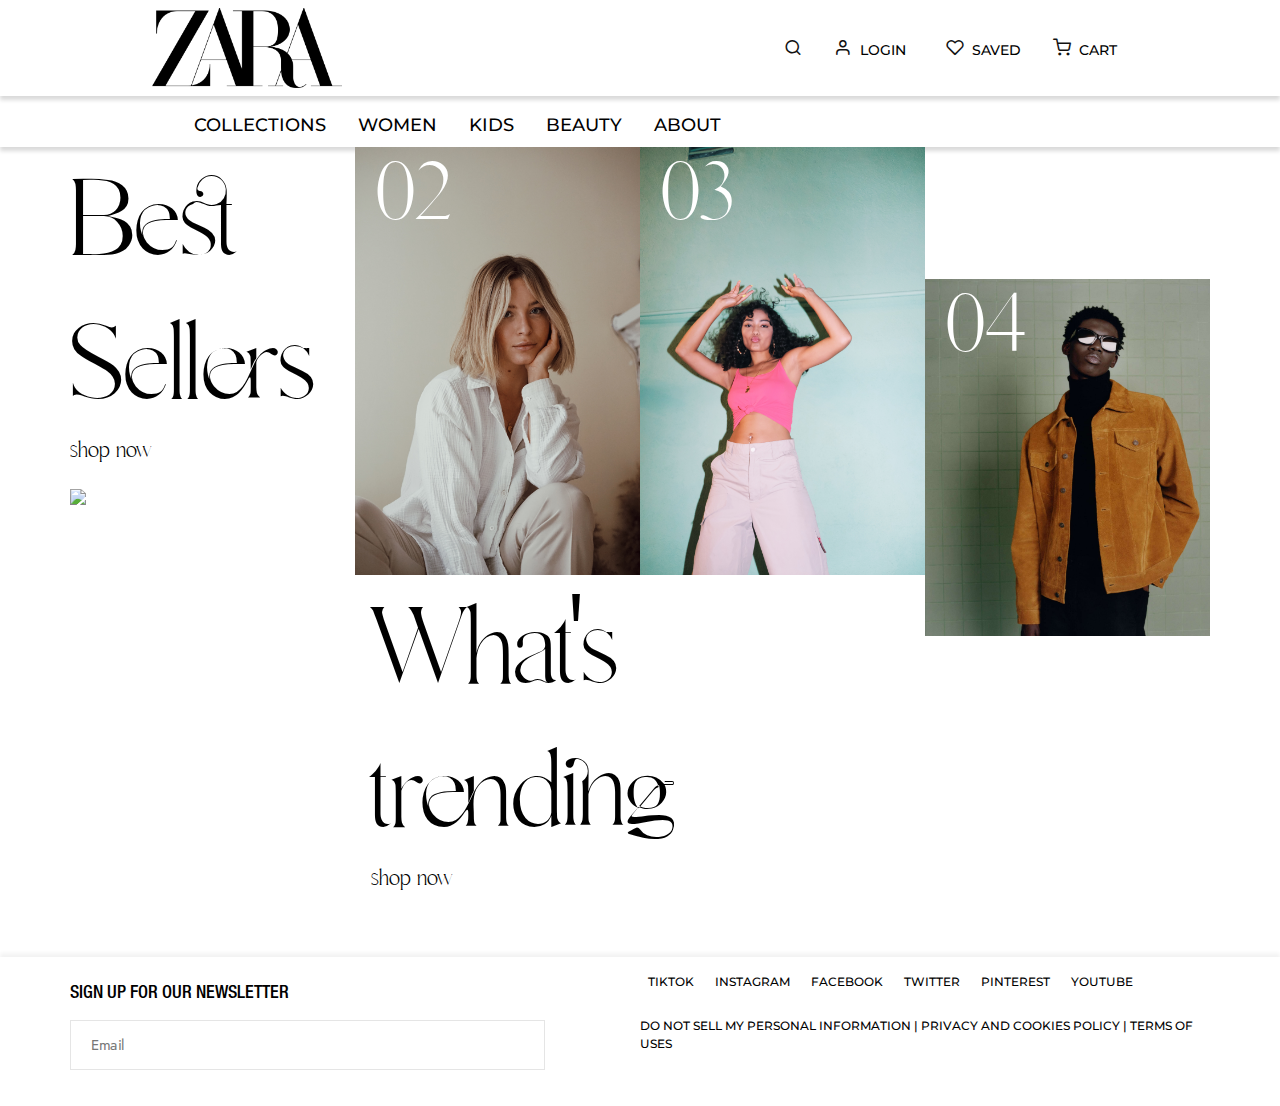
==== commit a0734371: "moved "home" code to index" ====
--- a/index.html
+++ b/index.html
@@ -5,6 +5,19 @@
     <!-- Required meta tags -->
     <meta charset="utf-8">
     <meta name="viewport" content="width=device-width, initial-scale=1">
+
+    <!-- Favicons -->
+    <link rel="icon" href="./images/logo.png">
+
+
+    <!-- Libs CSS -->
+    <link rel="stylesheet" href="./assets/libs/@fancyapps/fancybox/dist/jquery.fancybox.min.css">
+    <link rel="stylesheet" href="./assets/libs/@fortawesome/fontawesome-free/css/all.min.css">
+    <link rel="stylesheet" href="./assets/libs/flickity/dist/flickity.min.css">
+    <link rel="stylesheet" href="./assets/libs/highlightjs/styles/vs2015.css">
+    <link rel="stylesheet" href="./assets/libs/simplebar/dist/simplebar.min.css">
+    <link rel="stylesheet" href="./assets/libs/flickity-fade/flickity-fade.css">
+    <link rel="stylesheet" href="./assets/fonts/feather/feather.css">
 
     <!-- Bootstrap CSS -->
     <link href="https://cdn.jsdelivr.net/npm/bootstrap@5.1.1/dist/css/bootstrap.min.css" rel="stylesheet"
@@ -16,7 +29,6 @@
     <link rel="preconnect" href="https://fonts.gstatic.com" crossorigin>
     <link href="https://fonts.googleapis.com/css2?family=Montserrat:wght@500&display=swap" rel="stylesheet">
 
-
     <!--Theme CSS -->
     <link rel="stylesheet" href="./assets/css/theme.css">
 
@@ -28,30 +40,221 @@
 
   <body>
 
-    <nav class="navbar navbar-expand-md navbar-default d-block">
+    <!--MOBILE NAV BAR-->
+
+    <nav class=" navbar navbar-expand navbar-light mobileonly ">
+      <div class="zaranav container">
+
+        <!-- Brand -->
+        <a class="px-4 pb-4" href="index.html"> <img class="img-fluid logo" src="./images/logo.png"></a>
+
+        <!-- Nav -->
+        <ul class="navbar-nav  d-md-flex ml-auto">
+          <li class="nav-item">
+            <a class="nav-link pb-2" data-toggle="modal" href="#modalSearch">
+              <i class="fe fe-search"></i>
+            </a>
+          </li>
+          <li class="nav-item pb-2 ml-lg-n4">
+            <a class="nav-link" data-toggle="modal" href="#modalShoppingCart">
+              <i class="fe fe-shopping-cart"></i>
+            </a>
+          </li>
+        </ul>
+
+        <!-- Toggler -->
+        <button class="navbar-toggler d-block px-4 pb-4" type="button" data-toggle="modal" data-target="#modalSidebar">
+          <span class="navbar-toggler-icon"></span>
+        </button>
+        <div class="modal fixed-right fade" id="modalSidebar" tabindex="-1" role="dialog" aria-hidden="true">
+          <div class="modal-dialog modal-dialog-vertical" role="document">
+            <div class="modal-content">
+
+              <!-- Close -->
+              <button type="button" class="close" data-dismiss="modal" aria-label="Close">
+                <i class="fe fe-x" aria-hidden="true"></i>
+              </button>
+
+              <!-- Body -->
+              <div class="modal-body my-auto">
+
+                <!-- Nav -->
+                <ul class="nav nav-vertical nav-unstyled font-size-h2" id="sidebarNav">
+                  <li class="nav-item">
+
+                    <!-- Toggle -->
+                    <a class="nav-link dropdown-toggle navtext" data-toggle="collapse" href="#sidebarHome">
+                      COLLECTIONS
+                    </a>
+
+                    <!-- Toggle -->
+                    <a class="nav-link dropdown-toggle navtext" data-toggle="collapse" href="#sidebarCatalog">
+                      WOMEN
+                    </a>
+
+                    <!-- Collapse -->
+                    <div class="collapse" id="sidebarCatalog" data-parent="#sidebarNav">
+                      <div class="row">
+                        <div class="col-12 py-3">
+
+                          <!-- Heading -->
+                          <div class="dropdownbox">
+                            <h6 class="mobiledropdownbold px-2 pt-4 dropdown-toggle">New!
+                            </h6>
+                          </div>
+                          <div class="dropdownbox">
+                            <h6 class="mobiledropdownbold px-2 pt-4 dropdown-toggle">Best Sellers</h6>
+                          </div>
+                          <div class="dropdownbox">
+                            <h6 class="mobiledropdownbold px-2 pt-4 dropdown-toggle">Collections</h6>
+                          </div>
+                          <div class="dropdownbox">
+                            <div class="mobiledropdownbold px-2 pt-4 dropdown-toggle">SHOP BY CATEGORY
+                            </div>
+                          </div>
+
+                          <!-- Links -->
+                          <ul class="list-styled font-size-lg">
+                            <li class="list-styled-item dropdownbox">
+                              <a class="list-styled-link mobiledropdown" href="./">Tops</a>
+                            </li>
+                            <li class="list-styled-item dropdownbox">
+                              <a class="list-styled-link mobiledropdown" href="./">T-Shirts</a>
+                            </li>
+                            <li class="list-styled-item dropdownbox">
+                              <a class="list-styled-link mobiledropdown" href="./">Shirts</a>
+                            </li>
+                            <li class="list-styled-item dropdownbox">
+                              <a class="list-styled-link mobiledropdown" href="./">Knitwear</a>
+                            </li>
+                            <li class="list-styled-item dropdownbox">
+                              <a class="list-styled-link mobiledropdown" href="./">Jackets/Blazers</a>
+                            </li>
+                            <li class="list-styled-item dropdownbox">
+                              <a class="list-styled-link mobiledropdown" href="./">Skirts/Shorts</a>
+                            </li>
+                            <li class="list-styled-item dropdownbox">
+                              <a class="list-styled-link mobiledropdown" href="./">Dresses/Jumpsuits</a>
+                            </li>
+                            <li class="list-styled-item dropdownbox">
+                              <a class="list-styled-link mobiledropdown" href="./">Jumpers & Cardigans</a>
+                            </li>
+                            <li class="list-styled-item dropdownbox">
+                              <a class="list-styled-link mobiledropdown" href="./">Hoodies/Sweatshirts</a>
+                            </li>
+                            <li class="list-styled-item dropdownbox">
+                              <a class="list-styled-link mobiledropdown" href="./">Coats/Trenches</a>
+                            </li>
+                            <li class="list-styled-item dropdownbox">
+                              <a class="list-styled-link mobiledropdown" href="">Sets</a>
+                            </li>
+                            <li class="list-styled-item dropdownbox">
+                              <a class="list-styled-link mobiledropdown" href="">Jeans</a>
+                            </li>
+                            <li class="list-styled-item dropdownbox">
+                              <a class="list-styled-link mobiledropdown" href="">Suits</a>
+                            </li>
+                            <li class="list-styled-item dropdownbox">
+                              <a class="list-styled-link mobiledropdown" href="">Lingerie</a>
+                            </li>
+                            <li class="list-styled-item dropdownbox">
+                              <a class="list-styled-link mobiledropdown" href="">Bags</a>
+                            </li>
+                            <li class="list-styled-item dropdownbox">
+                              <a class="list-styled-link mobiledropdown" href="">Shoes</a>
+                            </li>
+                            <li class="list-styled-item dropdownbox">
+                              <a class="list-styled-link mobiledropdown" href="">Accessories</a>
+                            </li>
+                          </ul>
+                        </div>
+                      </div>
+                    </div>
+
+                    <a class="nav-link dropdown-toggle navtext" data-toggle="collapse" href="#sidebarCatalog">
+                      MEN
+                    </a>
+                    <a class="nav-link dropdown-toggle navtext" data-toggle="collapse" href="#sidebarCatalog">
+                      KIDS
+                    </a>
+                    <a class="nav-link dropdown-toggle navtext" data-toggle="collapse" href="#sidebarCatalog">
+                      BEAUTY
+                    </a>
+                    <a class="nav-link dropdown-toggle navtext" data-toggle="collapse" href="#sidebarCatalog">
+                      ABOUT
+                    </a>
+
+
+
+
+              </div>
+
+              <!-- Body -->
+              <div class="moda-body px-10 py-9">
+
+                <!-- Social links -->
+                <ul class="list-inline">
+                  <li class="list-inline-item">
+                    <a class="text-gray-350" href="#!">
+                      <i class="fab fa-facebook-f"></i>
+                    </a>
+                  </li>
+                  <li class="list-inline-item">
+                    <a class="text-gray-350" href="#!">
+                      <i class="fab fa-youtube"></i>
+                    </a>
+                  </li>
+                  <li class="list-inline-item">
+                    <a class="text-gray-350" href="#!">
+                      <i class="fab fa-twitter"></i>
+                    </a>
+                  </li>
+                  <li class="list-inline-item">
+                    <a class="text-gray-350" href="#!">
+                      <i class="fab fa-instagram"></i>
+                    </a>
+                  </li>
+                  <li class="list-inline-item">
+                    <a class="text-gray-350" href="#!">
+                      <i class="fab fa-pinterest-p"></i>
+                    </a>
+                  </li>
+                </ul>
+                </ul>
+              </div>
+    </nav>
+
+
+    <nav class="navbar nav-unstyled navbar-expand-md navbar-default d-block mobilegoaway">
       <!--Top Nav Bar-->
-      <nav class="zaranav mb-2">
+      <nav class="zaranav mb-2 mobilegoaway">
         <div class="container-fluid d-flex">
-          <div class="col-md-8 offset-md-1">
+          <div class="col-md-3 offset-md-1">
             <a class="icon nav-link active" href="index.html"> <img class="img-fluid logo" src="./images/logo.png"></a>
-            <button class="navbar-toggler" type="button" data-bs-toggle="collapse" data-bs-target="#navbarCollapse"
-              aria-controls="navbarCollapse" aria-expanded="false" aria-label="Toggle navigation">
-              <span class="navbar-toggler-icon pt-1"><i class="fas fa-bars fa-md"></i></span>
-            </button>
-          </div>
-          <div class="collapse navbar-collapse" id="navbarCollapse">
-            <ul class="navbar-nav me-auto mb-5 mb-md-0 col-md-3">
+            <div class="collapse navbar-collapse" id="navbarCollapse">
+            </div>
+          </div>
+          <div class="col-md-4 offset-md-3 offsetright-md-1 justify-content-end">
+            <ul class="navbar-nav d-none d-md-flex ml-auto">
               <li class="nav-item">
-                <a class="icon nav-link active" aria-current="page" target="_blank"><i class="bi bi-search"></i></a>
-              </li>
-              <li class="nav-item">
-                <a class=" icon nav-link active navtext" aria-current="page" href="">LOGIN</a>
-              </li>
-              <li class="nav-item">
-                <a class=" icon nav-link active navtext" aria-current="page" href="">HELP</a>
-              </li>
-              <li class="nav-item">
-                <a class="icon nav-link active navtext" href="">CART</a>
+                <a class="nav-link" data-toggle="modal" href="#modalSearch">
+                  <i class="fe fe-search px-2"></i>
+                </a>
+              </li>
+              <li class="nav-item ml-lg-n4">
+                <a class="nav-link" href="./account-orders.html">
+                  <i class="fe fe-user px-2"><span class="px-2 mb-2 navtexttop">LOGIN</span></i>
+                </a>
+              </li>
+              <li class="nav-item ml-lg-n4">
+                <a class="nav-link" href="./account-wishlist.html">
+                  <i class="fe fe-heart px-2"><span class="px-2 navtexttop">SAVED</span></i>
+                </a>
+              </li>
+              <li class="nav-item ml-lg-n4">
+                <a class="nav-link" data-toggle="modal" href="#modalShoppingCart">
+                  <i class="fe fe-shopping-cart"><span class="px-2 navtexttop">CART</span></i>
+                </a>
               </li>
             </ul>
             <form class="d-block">
@@ -59,29 +262,127 @@
           </div>
         </div>
         </div>
+        </div>
       </nav>
 
 
       <!--Second Nav Bar-->
-      <nav class="zaranav mobilegoaway">
-        <div class="container">
-          <button class="navbar-toggler" type="button" data-bs-toggle="collapse" data-bs-target="#navbarCollapse"
-            aria-controls="navbarCollapse" aria-expanded="false" aria-label="Toggle navigation">
-            <span class="navbar-toggler-icon pt-1"><i class="fas fa-bars fa-md"></i></span>
-          </button>
-          <div class="collapse navbar-collapse" id="navbarCollapse">
-            <ul class="navbar-nav me-auto mb-5 mb-md-0 col-md-10 offset-md-2 text-center">
-              <li class="nav-item">
-              </li>
-              <li class="nav-item">
-                <a class=" icon nav-link active navtext px-4 ps-5" aria-current="page" href="">COLLECTIONS</a>
-              </li>
-              <li class="nav-item">
-                <a class=" icon nav-link active navtext px-4" aria-current="page" href="">WOMEN</a>
-              </li>
-              <li class="nav-item">
-                <a class="icon nav-link active navtext px-4" href="">MEN</a>
-              </li>
+      <nav class="zaranav zaradropdown mobilegoaway">
+        <div class="container zaradropdown">
+          <div class=" zaradropdown collapse navbar-collapse" id="navbarCollapse">
+            <ul class=" zaradropdown navbar-nav mx-auto me-auto mb-5 mb-md-0 col-md-10 offset-md-2 text-center">
+              <!--Collections Drop Down-->
+              <li class="nav-item dropdown zaradropdown position-static hovered">
+                <a class="nav-link active navtext px-4 ps-5 ms-5" aria-current="page" data-toggle="dropdown" href="#"
+                  aria-expanded="true">COLLECTIONS</a>
+              </li>
+
+              <!--Women Dropdown Section-->
+
+              <li class="nav-item dropdown position-static hovered">
+                <a class="nav-link active navtext px-4" aria-current="page" data-toggle="dropdown" href="#"
+                  aria-expanded="true">WOMEN</a>
+                <!-- Menu -->
+                <div class="dropdown-menu w-100 mobilegoaway">
+
+
+                  <div class="dropdown-menu show" style="min-width: 650px;">
+                    <div class="card card-lg">
+                      <div class="card-body">
+                        <div class="row">
+                          <div class="col-4">
+
+                            <!-- Heading -->
+                            <div class="mb-5 newslettertextmobile px-4 ">Shop by Category</div>
+
+                            <!-- Links -->
+                            <ul class="list-styled mb-6 mb-md-0 mt-1 font-size-sm px-4">
+                              <li class="list-styled-item">
+                                <a class="list-styled-link dropdowntext" href="../shop.html">Tops</a>
+                              </li>
+                              <li class="list-styled-item">
+                                <a class="list-styled-link dropdowntext" href="../shop.html">T-Shirts</a>
+                              </li>
+                              <li class="list-styled-item">
+                                <a class="list-styled-link dropdowntext" href="../shop.html">Shirts</a>
+                              </li>
+                              <li class="list-styled-item">
+                                <a class="list-styled-link dropdowntext" href="../shop.html">Knitwear</a>
+                              </li>
+                              <li class="list-styled-item">
+                                <a class="list-styled-link dropdowntext" href="../shop.html">Jackets/Blazers</a>
+                              </li>
+                              <li class="list-styled-item">
+                                <a class="list-styled-link dropdowntext" href="../shop.html">Skirts/Shorts</a>
+                              </li>
+                              <li class="list-styled-item">
+                                <a class="list-styled-link dropdowntext" href="../shop.html">Dresses/Jumpsuits</a>
+                              </li>
+                              <li class="list-styled-item">
+                                <a class="list-styled-link dropdowntext " href="../shop.html">Hoodies/Sweatshirts</a>
+                              </li>
+                            </ul>
+
+                            <!-- Heading -->
+
+
+                          </div>
+                          <div class="col-3">
+
+                            <!-- Heading -->
+                            <ul class="list-styled mt-6 pt-6 pe-4">
+                              <li class="list-styled-item">
+                                <a class="list-styled-link dropdowntext" href="../shop.html">Coats/Trenches</a>
+                              </li>
+                              <li class="list-styled-item ">
+                                <a class="list-styled-link dropdowntext" href="../shop.html">Sets</a>
+                              </li>
+                              <li class="list-styled-item">
+                                <a class="list-styled-link dropdowntext" href="../shop.html">Jeans</a>
+                              </li>
+                              <li class="list-styled-item">
+                                <a class="list-styled-link dropdowntext" href="../shop.html">Suits</a>
+                              </li>
+                              <li class="list-styled-item">
+                                <a class="list-styled-link dropdowntext" href="../shop.html">Lingerie</a>
+                              </li>
+                              <li class="list-styled-item">
+                                <a class="list-styled-link dropdowntext" href="../shop.html">Bags</a>
+                              </li>
+                              <li class="list-styled-item ">
+                                <a class="list-styled-link dropdowntext" href="../shop.html">Shoes</a>
+                              </li>
+                            </ul>
+                          </div>
+                          <div class="col-5 px-5">
+
+                            <!-- Links -->
+                            <!-- Heading -->
+                            <div class="mb-0 font-weight-bold newslettertextmobile">NEW</div>
+                            <p class="dropdowntext">Snag these fresh new arrivals</p>
+
+                            <!-- Heading -->
+                            <div class="mb-0 font-weight-bold newslettertextmobile">BEST SELLERS</div>
+                            <p class="dropdowntext">Check out our favorite styles</p>
+                            <!-- Heading -->
+                            <div class="mb-0 newslettertextmobile">COLLECTIONS</div>
+                            <p class="dropdowntext">Shop our collection lookbooks</p>
+
+                            <!-- Heading -->
+                            <div class="mb-0 font-weight-bold newslettertextmobile">FALL/WINTER 2021</div>
+                            <p class="dropdowntext">Get cozy in our fall collection</p>
+
+
+                          </div>
+                        </div>
+                      </div>
+                    </div>
+                  </div>
+
+
+              </li>
+
+
               <li class="nav-item">
                 <a class="icon nav-link active navtext px-4" href="">KIDS</a>
               </li>
@@ -96,21 +397,148 @@
             </form>
           </div>
         </div>
+        </div>
       </nav>
     </nav>
 
+    <!--Home Page Layout + Images-->
+    <div class="container nohorizontalscroll">
+      <div class="row">
+        <div class="col-md-3 nopadding col-10 offset-2 offset-md-0 ">
+          <div class="galhome mobilegoaway">Best Sellers</div>
+          <p class="galhome2 mobilegoaway">shop now</p>
+          <div class="homeimagecontainer">
+            <img class="img-fluid homeimage imagebehindtext" src="./images/homepagezara1.png">
+            <div class="top-left galnumber pt-2">01</div>
+            <div class="homepageimageoverlay mobilegoaway">
+              <div class="overlaytitle ps-2">Join Life Collection</div>
+              <p class="overlaysubtitle ps-2">Shop Now</p>
+              <div class="top-left galnumber pt-2">01</div>
+            </div>
+          </div>
+        </div>
+        <div class="mobilebox1 mobileonly">
+          <p class="mobilboxtext px-4 mb-0">Join Life Collection</p>
+          <p class="mobileboxtext2 px-4">shop now</p>
+        </div>
+        <div class="galhome mobileonly col-10 offsetright-2">Best Sellers</div>
+        <p class="galhome2 mobileonly">shop now</p>
+        <!--close column 1-->
+        <div class="col-md-3 col-10 offsetright-2 offsetright-md-0 nopadding">
+          <div class="homeimagecontainer">
+            <img class="img-fluid homeimage imagebehindtext" src="./images/homepagezara2.jpg">
+            <div class="top-left galnumber pt-2">02</div>
+            <div class="homepageimageoverlay mobilegoaway">
+              <div class="overlaytitle ps-2">Fall 2021 Collection</div>
+              <p class="overlaysubtitle ps-2">Shop New Styles</p>
+              <div class="top-left galnumber pt-2">02</div>
+            </div>
+          </div>
+          <div class="mobilebox2 mobileonly">
+            <p class="mobilboxtext px-4 mb-0">Fall 2021 Collection</p>
+            <p class="mobileboxtext2 px-4">shop now</p>
+          </div>
+          <!--close image container-->
+          <div class=" px-4 galhome mobilegoaway">What's trending</div>
+          <p class=" px-4 galhome2 mobilegoaway">shop now</p>
+        </div>
+        <div class="galhome mobileonly col-10 offset-3">What's trending</div>
+        <p class="galhome2 mobileonly col-10 offset-3">shop now</p>
+        <!--close column 2-->
+        <div class="col-md-3 col-10  offset-2 offset-md-0 imagebehindtext nopadding">
+          <div class="homeimagecontainer">
+            <img class="img-fluid homeimage imagebehindtext" src="./images/homepagezara3.jpg">
+            <div class="top-left galnumber pt-2">03</div>
+            <div class="homepageimageoverlay mobilegoaway">
+              <div class="overlaytitle ps-2">See What's Trending</div>
+              <p class="overlaysubtitle ps-2 mb-md-5">Shop New Styles</p>
+              <div class="top-left galnumber pt-2">03</div>
+            </div>
+            <!--close overlay-->
+          </div>
+          <!--close image container-->
+        </div>
+        <div class="mobilebox3 mobileonly">
+          <p class="mobilboxtext px-4 mb-0">See What's Trending</p>
+          <p class="mobileboxtext2 px-4">shop now</p>
+        </div>
+        <!--close column 3-->
+        <div class=" col-md-3 col-10 offsetright-2 offsetright-md-0 imagebehindtext nopadding mt-md-9 pt-md-5">
+          <div class="homeimagecontainer">
+            <img class="img-fluid homeimage imagebehindtext" src="./images/homepagezara4.jpg">
+            <div class="top-left galnumber pt-2">04</div>
+            <div class="homepageimageoverlay mobilegoaway">
+              <div class="overlaytitle ps-2">Men's Fashion 2021</div>
+              <p class="overlaysubtitle ps-2">Shop New Styles</p>
+              <div class="top-left galnumber pt-2">04</div>
+            </div>
+            <!--close overlay-->
+          </div>
+          <!--close image container-->
+        </div>
+        <!--close column 4-->
+      </div>
+      <div class="mobilebox4 mobileonly">
+        <p class="mobilboxtext px-4 mb-0">Men's Fashion 2021</p>
+        <p class="mobileboxtext2 px-4">shop now</p>
+      </div>
+      <!--close row-->
+    </div>
+    <!--close container-->
+
+    <!--White Space at bottom of page-->
+    <div class="container nohorizontalscroll">
+      <div class="row">
+        <div class="col-md-10 offset-md-1 mt-5 mb-5">
+        </div>
+      </div>
+    </div>
+
+    <!--footer-->
+    <footer class="footer mt-auto py-3 zarafooter nohorizontalscroll">
+      <div class="container">
+        <div class="row">
+          <div class="col-md-5 nopadding align-items-md-end">
+            <div class="newslettertextmobile pt-3 pb-md-3">SIGN UP FOR OUR
+              NEWSLETTER</div>
+            <div class="form-group">
+              <input class="form-control form-control-sm" id="checkoutBillingEmail" type="email" placeholder="Email"
+                required="">
+            </div>
+          </div>
+          <div class="col-md-6  nopadding offset-md-1 align-items-md-start">
+            <ul class="footerlist nopadding">
+              <li class="footertext">TIKTOK</li>
+              <li class="footertext">INSTAGRAM</li>
+              <li class="footertext">FACEBOOK</li>
+              <li class="footertext mobilegoaway">TWITTER</li>
+              <li class="footertext mobilegoaway">PINTEREST</li>
+              <li class="footertext mobilegoaway">YOUTUBE</li>
+            </ul>
+
+            <p class="footertext ps-2">DO NOT SELL MY PERSONAL INFORMATION | PRIVACY AND COOKIES POLICY | TERMS OF USES
+            </p>
+          </div>
+        </div>
+
+      </div>
+    </footer>
+
     <!-- Optional JavaScript; choose one of the two! -->
 
-    <!-- Option 1: Bootstrap Bundle with Popper -->
-    <script src="https://cdn.jsdelivr.net/npm/bootstrap@5.1.1/dist/js/bootstrap.bundle.min.js"
-      integrity="sha384-/bQdsTh/da6pkI1MST/rWKFNjaCP5gBSY4sEBT38Q/9RBh9AH40zEOg7Hlq2THRZ"
-      crossorigin="anonymous"></script>
-
-    <!-- Option 2: Separate Popper and Bootstrap JS -->
-    <!--
-    <script src="https://cdn.jsdelivr.net/npm/@popperjs/core@2.9.3/dist/umd/popper.min.js" integrity="sha384-W8fXfP3gkOKtndU4JGtKDvXbO53Wy8SZCQHczT5FMiiqmQfUpWbYdTil/SxwZgAN" crossorigin="anonymous"></script>
-    <script src="https://cdn.jsdelivr.net/npm/bootstrap@5.1.1/dist/js/bootstrap.min.js" integrity="sha384-skAcpIdS7UcVUC05LJ9Dxay8AXcDYfBJqt1CJ85S/CFujBsIzCIv+l9liuYLaMQ/" crossorigin="anonymous"></script>
-    -->
+    <script src="./assets/libs/jquery/dist/jquery.min.js"></script>
+    <script src="./assets/libs/@fancyapps/fancybox/dist/jquery.fancybox.min.js"></script>
+    <script src="./assets/libs/bootstrap/dist/js/bootstrap.bundle.min.js"></script>
+    <script src="./assets/libs/flickity/dist/flickity.pkgd.min.js"></script>
+    <script src="./assets/libs/highlightjs/highlight.pack.min.js"></script>
+    <script src="./assets/libs/jarallax/dist/jarallax.min.js"></script>
+    <script src="./assets/libs/list.js/dist/list.min.js"></script>
+    <script src="./assets/libs/simplebar/dist/simplebar.min.js"></script>
+    <script src="./assets/libs/smooth-scroll/dist/smooth-scroll.min.js"></script>
+    <script src="./assets/libs/flickity-fade/flickity-fade.js"></script>
+    <!--Theme JS-->
+    <script src="./assets/js/theme.min.js"></script>
+
   </body>
 
 </html>
--- a/assets/libs/@fortawesome/fontawesome-free/css/all.min.css
+++ b/assets/libs/@fortawesome/fontawesome-free/css/all.min.css
@@ -0,0 +1,5 @@
+/*!
+ * Font Awesome Free 5.13.0 by @fontawesome - https://fontawesome.com
+ * License - https://fontawesome.com/license/free (Icons: CC BY 4.0, Fonts: SIL OFL 1.1, Code: MIT License)
+ */
+.fa,.fab,.fad,.fal,.far,.fas{-moz-osx-font-smoothing:grayscale;-webkit-font-smoothing:antialiased;display:inline-block;font-style:normal;font-variant:normal;text-rendering:auto;line-height:1}.fa-lg{font-size:1.33333em;line-height:.75em;vertical-align:-.0667em}.fa-xs{font-size:.75em}.fa-sm{font-size:.875em}.fa-1x{font-size:1em}.fa-2x{font-size:2em}.fa-3x{font-size:3em}.fa-4x{font-size:4em}.fa-5x{font-size:5em}.fa-6x{font-size:6em}.fa-7x{font-size:7em}.fa-8x{font-size:8em}.fa-9x{font-size:9em}.fa-10x{font-size:10em}.fa-fw{text-align:center;width:1.25em}.fa-ul{list-style-type:none;margin-left:2.5em;padding-left:0}.fa-ul>li{position:relative}.fa-li{left:-2em;position:absolute;text-align:center;width:2em;line-height:inherit}.fa-border{border:.08em solid #eee;border-radius:.1em;padding:.2em .25em .15em}.fa-pull-left{float:left}.fa-pull-right{float:right}.fa.fa-pull-left,.fab.fa-pull-left,.fal.fa-pull-left,.far.fa-pull-left,.fas.fa-pull-left{margin-right:.3em}.fa.fa-pull-right,.fab.fa-pull-right,.fal.fa-pull-right,.far.fa-pull-right,.fas.fa-pull-right{margin-left:.3em}.fa-spin{-webkit-animation:fa-spin 2s linear infinite;animation:fa-spin 2s linear infinite}.fa-pulse{-webkit-animation:fa-spin 1s steps(8) infinite;animation:fa-spin 1s steps(8) infinite}@-webkit-keyframes fa-spin{0%{-webkit-transform:rotate(0deg);transform:rotate(0deg)}to{-webkit-transform:rotate(1turn);transform:rotate(1turn)}}@keyframes fa-spin{0%{-webkit-transform:rotate(0deg);transform:rotate(0deg)}to{-webkit-transform:rotate(1turn);transform:rotate(1turn)}}.fa-rotate-90{-ms-filter:"progid:DXImageTransform.Microsoft.BasicImage(rotation=1)";-webkit-transform:rotate(90deg);transform:rotate(90deg)}.fa-rotate-180{-ms-filter:"progid:DXImageTransform.Microsoft.BasicImage(rotation=2)";-webkit-transform:rotate(180deg);transform:rotate(180deg)}.fa-rotate-270{-ms-filter:"progid:DXImageTransform.Microsoft.BasicImage(rotation=3)";-webkit-transform:rotate(270deg);transform:rotate(270deg)}.fa-flip-horizontal{-ms-filter:"progid:DXImageTransform.Microsoft.BasicImage(rotation=0, mirror=1)";-webkit-transform:scaleX(-1);transform:scaleX(-1)}.fa-flip-vertical{-webkit-transform:scaleY(-1);transform:scaleY(-1)}.fa-flip-both,.fa-flip-horizontal.fa-flip-vertical,.fa-flip-vertical{-ms-filter:"progid:DXImageTransform.Microsoft.BasicImage(rotation=2, mirror=1)"}.fa-flip-both,.fa-flip-horizontal.fa-flip-vertical{-webkit-transform:scale(-1);transform:scale(-1)}:root .fa-flip-both,:root .fa-flip-horizontal,:root .fa-flip-vertical,:root .fa-rotate-90,:root .fa-rotate-180,:root .fa-rotate-270{-webkit-filter:none;filter:none}.fa-stack{display:inline-block;height:2em;line-height:2em;position:relative;vertical-align:middle;width:2.5em}.fa-stack-1x,.fa-stack-2x{left:0;position:absolute;text-align:center;width:100%}.fa-stack-1x{line-height:inherit}.fa-stack-2x{font-size:2em}.fa-inverse{color:#fff}.fa-500px:before{content:"\f26e"}.fa-accessible-icon:before{content:"\f368"}.fa-accusoft:before{content:"\f369"}.fa-acquisitions-incorporated:before{content:"\f6af"}.fa-ad:before{content:"\f641"}.fa-address-book:before{content:"\f2b9"}.fa-address-card:before{content:"\f2bb"}.fa-adjust:before{content:"\f042"}.fa-adn:before{content:"\f170"}.fa-adobe:before{content:"\f778"}.fa-adversal:before{content:"\f36a"}.fa-affiliatetheme:before{content:"\f36b"}.fa-air-freshener:before{content:"\f5d0"}.fa-airbnb:before{content:"\f834"}.fa-algolia:before{content:"\f36c"}.fa-align-center:before{content:"\f037"}.fa-align-justify:before{content:"\f039"}.fa-align-left:before{content:"\f036"}.fa-align-right:before{content:"\f038"}.fa-alipay:before{content:"\f642"}.fa-allergies:before{content:"\f461"}.fa-amazon:before{content:"\f270"}.fa-amazon-pay:before{content:"\f42c"}.fa-ambulance:before{content:"\f0f9"}.fa-american-sign-language-interpreting:before{content:"\f2a3"}.fa-amilia:before{content:"\f36d"}.fa-anchor:before{content:"\f13d"}.fa-android:before{content:"\f17b"}.fa-angellist:before{content:"\f209"}.fa-angle-double-down:before{content:"\f103"}.fa-angle-double-left:before{content:"\f100"}.fa-angle-double-right:before{content:"\f101"}.fa-angle-double-up:before{content:"\f102"}.fa-angle-down:before{content:"\f107"}.fa-angle-left:before{content:"\f104"}.fa-angle-right:before{content:"\f105"}.fa-angle-up:before{content:"\f106"}.fa-angry:before{content:"\f556"}.fa-angrycreative:before{content:"\f36e"}.fa-angular:before{content:"\f420"}.fa-ankh:before{content:"\f644"}.fa-app-store:before{content:"\f36f"}.fa-app-store-ios:before{content:"\f370"}.fa-apper:before{content:"\f371"}.fa-apple:before{content:"\f179"}.fa-apple-alt:before{content:"\f5d1"}.fa-apple-pay:before{content:"\f415"}.fa-archive:before{content:"\f187"}.fa-archway:before{content:"\f557"}.fa-arrow-alt-circle-down:before{content:"\f358"}.fa-arrow-alt-circle-left:before{content:"\f359"}.fa-arrow-alt-circle-right:before{content:"\f35a"}.fa-arrow-alt-circle-up:before{content:"\f35b"}.fa-arrow-circle-down:before{content:"\f0ab"}.fa-arrow-circle-left:before{content:"\f0a8"}.fa-arrow-circle-right:before{content:"\f0a9"}.fa-arrow-circle-up:before{content:"\f0aa"}.fa-arrow-down:before{content:"\f063"}.fa-arrow-left:before{content:"\f060"}.fa-arrow-right:before{content:"\f061"}.fa-arrow-up:before{content:"\f062"}.fa-arrows-alt:before{content:"\f0b2"}.fa-arrows-alt-h:before{content:"\f337"}.fa-arrows-alt-v:before{content:"\f338"}.fa-artstation:before{content:"\f77a"}.fa-assistive-listening-systems:before{content:"\f2a2"}.fa-asterisk:before{content:"\f069"}.fa-asymmetrik:before{content:"\f372"}.fa-at:before{content:"\f1fa"}.fa-atlas:before{content:"\f558"}.fa-atlassian:before{content:"\f77b"}.fa-atom:before{content:"\f5d2"}.fa-audible:before{content:"\f373"}.fa-audio-description:before{content:"\f29e"}.fa-autoprefixer:before{content:"\f41c"}.fa-avianex:before{content:"\f374"}.fa-aviato:before{content:"\f421"}.fa-award:before{content:"\f559"}.fa-aws:before{content:"\f375"}.fa-baby:before{content:"\f77c"}.fa-baby-carriage:before{content:"\f77d"}.fa-backspace:before{content:"\f55a"}.fa-backward:before{content:"\f04a"}.fa-bacon:before{content:"\f7e5"}.fa-bahai:before{content:"\f666"}.fa-balance-scale:before{content:"\f24e"}.fa-balance-scale-left:before{content:"\f515"}.fa-balance-scale-right:before{content:"\f516"}.fa-ban:before{content:"\f05e"}.fa-band-aid:before{content:"\f462"}.fa-bandcamp:before{content:"\f2d5"}.fa-barcode:before{content:"\f02a"}.fa-bars:before{content:"\f0c9"}.fa-baseball-ball:before{content:"\f433"}.fa-basketball-ball:before{content:"\f434"}.fa-bath:before{content:"\f2cd"}.fa-battery-empty:before{content:"\f244"}.fa-battery-full:before{content:"\f240"}.fa-battery-half:before{content:"\f242"}.fa-battery-quarter:before{content:"\f243"}.fa-battery-three-quarters:before{content:"\f241"}.fa-battle-net:before{content:"\f835"}.fa-bed:before{content:"\f236"}.fa-beer:before{content:"\f0fc"}.fa-behance:before{content:"\f1b4"}.fa-behance-square:before{content:"\f1b5"}.fa-bell:before{content:"\f0f3"}.fa-bell-slash:before{content:"\f1f6"}.fa-bezier-curve:before{content:"\f55b"}.fa-bible:before{content:"\f647"}.fa-bicycle:before{content:"\f206"}.fa-biking:before{content:"\f84a"}.fa-bimobject:before{content:"\f378"}.fa-binoculars:before{content:"\f1e5"}.fa-biohazard:before{content:"\f780"}.fa-birthday-cake:before{content:"\f1fd"}.fa-bitbucket:before{content:"\f171"}.fa-bitcoin:before{content:"\f379"}.fa-bity:before{content:"\f37a"}.fa-black-tie:before{content:"\f27e"}.fa-blackberry:before{content:"\f37b"}.fa-blender:before{content:"\f517"}.fa-blender-phone:before{content:"\f6b6"}.fa-blind:before{content:"\f29d"}.fa-blog:before{content:"\f781"}.fa-blogger:before{content:"\f37c"}.fa-blogger-b:before{content:"\f37d"}.fa-bluetooth:before{content:"\f293"}.fa-bluetooth-b:before{content:"\f294"}.fa-bold:before{content:"\f032"}.fa-bolt:before{content:"\f0e7"}.fa-bomb:before{content:"\f1e2"}.fa-bone:before{content:"\f5d7"}.fa-bong:before{content:"\f55c"}.fa-book:before{content:"\f02d"}.fa-book-dead:before{content:"\f6b7"}.fa-book-medical:before{content:"\f7e6"}.fa-book-open:before{content:"\f518"}.fa-book-reader:before{content:"\f5da"}.fa-bookmark:before{content:"\f02e"}.fa-bootstrap:before{content:"\f836"}.fa-border-all:before{content:"\f84c"}.fa-border-none:before{content:"\f850"}.fa-border-style:before{content:"\f853"}.fa-bowling-ball:before{content:"\f436"}.fa-box:before{content:"\f466"}.fa-box-open:before{content:"\f49e"}.fa-box-tissue:before{content:"\f95b"}.fa-boxes:before{content:"\f468"}.fa-braille:before{content:"\f2a1"}.fa-brain:before{content:"\f5dc"}.fa-bread-slice:before{content:"\f7ec"}.fa-briefcase:before{content:"\f0b1"}.fa-briefcase-medical:before{content:"\f469"}.fa-broadcast-tower:before{content:"\f519"}.fa-broom:before{content:"\f51a"}.fa-brush:before{content:"\f55d"}.fa-btc:before{content:"\f15a"}.fa-buffer:before{content:"\f837"}.fa-bug:before{content:"\f188"}.fa-building:before{content:"\f1ad"}.fa-bullhorn:before{content:"\f0a1"}.fa-bullseye:before{content:"\f140"}.fa-burn:before{content:"\f46a"}.fa-buromobelexperte:before{content:"\f37f"}.fa-bus:before{content:"\f207"}.fa-bus-alt:before{content:"\f55e"}.fa-business-time:before{content:"\f64a"}.fa-buy-n-large:before{content:"\f8a6"}.fa-buysellads:before{content:"\f20d"}.fa-calculator:before{content:"\f1ec"}.fa-calendar:before{content:"\f133"}.fa-calendar-alt:before{content:"\f073"}.fa-calendar-check:before{content:"\f274"}.fa-calendar-day:before{content:"\f783"}.fa-calendar-minus:before{content:"\f272"}.fa-calendar-plus:before{content:"\f271"}.fa-calendar-times:before{content:"\f273"}.fa-calendar-week:before{content:"\f784"}.fa-camera:before{content:"\f030"}.fa-camera-retro:before{content:"\f083"}.fa-campground:before{content:"\f6bb"}.fa-canadian-maple-leaf:before{content:"\f785"}.fa-candy-cane:before{content:"\f786"}.fa-cannabis:before{content:"\f55f"}.fa-capsules:before{content:"\f46b"}.fa-car:before{content:"\f1b9"}.fa-car-alt:before{content:"\f5de"}.fa-car-battery:before{content:"\f5df"}.fa-car-crash:before{content:"\f5e1"}.fa-car-side:before{content:"\f5e4"}.fa-caravan:before{content:"\f8ff"}.fa-caret-down:before{content:"\f0d7"}.fa-caret-left:before{content:"\f0d9"}.fa-caret-right:before{content:"\f0da"}.fa-caret-square-down:before{content:"\f150"}.fa-caret-square-left:before{content:"\f191"}.fa-caret-square-right:before{content:"\f152"}.fa-caret-square-up:before{content:"\f151"}.fa-caret-up:before{content:"\f0d8"}.fa-carrot:before{content:"\f787"}.fa-cart-arrow-down:before{content:"\f218"}.fa-cart-plus:before{content:"\f217"}.fa-cash-register:before{content:"\f788"}.fa-cat:before{content:"\f6be"}.fa-cc-amazon-pay:before{content:"\f42d"}.fa-cc-amex:before{content:"\f1f3"}.fa-cc-apple-pay:before{content:"\f416"}.fa-cc-diners-club:before{content:"\f24c"}.fa-cc-discover:before{content:"\f1f2"}.fa-cc-jcb:before{content:"\f24b"}.fa-cc-mastercard:before{content:"\f1f1"}.fa-cc-paypal:before{content:"\f1f4"}.fa-cc-stripe:before{content:"\f1f5"}.fa-cc-visa:before{content:"\f1f0"}.fa-centercode:before{content:"\f380"}.fa-centos:before{content:"\f789"}.fa-certificate:before{content:"\f0a3"}.fa-chair:before{content:"\f6c0"}.fa-chalkboard:before{content:"\f51b"}.fa-chalkboard-teacher:before{content:"\f51c"}.fa-charging-station:before{content:"\f5e7"}.fa-chart-area:before{content:"\f1fe"}.fa-chart-bar:before{content:"\f080"}.fa-chart-line:before{content:"\f201"}.fa-chart-pie:before{content:"\f200"}.fa-check:before{content:"\f00c"}.fa-check-circle:before{content:"\f058"}.fa-check-double:before{content:"\f560"}.fa-check-square:before{content:"\f14a"}.fa-cheese:before{content:"\f7ef"}.fa-chess:before{content:"\f439"}.fa-chess-bishop:before{content:"\f43a"}.fa-chess-board:before{content:"\f43c"}.fa-chess-king:before{content:"\f43f"}.fa-chess-knight:before{content:"\f441"}.fa-chess-pawn:before{content:"\f443"}.fa-chess-queen:before{content:"\f445"}.fa-chess-rook:before{content:"\f447"}.fa-chevron-circle-down:before{content:"\f13a"}.fa-chevron-circle-left:before{content:"\f137"}.fa-chevron-circle-right:before{content:"\f138"}.fa-chevron-circle-up:before{content:"\f139"}.fa-chevron-down:before{content:"\f078"}.fa-chevron-left:before{content:"\f053"}.fa-chevron-right:before{content:"\f054"}.fa-chevron-up:before{content:"\f077"}.fa-child:before{content:"\f1ae"}.fa-chrome:before{content:"\f268"}.fa-chromecast:before{content:"\f838"}.fa-church:before{content:"\f51d"}.fa-circle:before{content:"\f111"}.fa-circle-notch:before{content:"\f1ce"}.fa-city:before{content:"\f64f"}.fa-clinic-medical:before{content:"\f7f2"}.fa-clipboard:before{content:"\f328"}.fa-clipboard-check:before{content:"\f46c"}.fa-clipboard-list:before{content:"\f46d"}.fa-clock:before{content:"\f017"}.fa-clone:before{content:"\f24d"}.fa-closed-captioning:before{content:"\f20a"}.fa-cloud:before{content:"\f0c2"}.fa-cloud-download-alt:before{content:"\f381"}.fa-cloud-meatball:before{content:"\f73b"}.fa-cloud-moon:before{content:"\f6c3"}.fa-cloud-moon-rain:before{content:"\f73c"}.fa-cloud-rain:before{content:"\f73d"}.fa-cloud-showers-heavy:before{content:"\f740"}.fa-cloud-sun:before{content:"\f6c4"}.fa-cloud-sun-rain:before{content:"\f743"}.fa-cloud-upload-alt:before{content:"\f382"}.fa-cloudscale:before{content:"\f383"}.fa-cloudsmith:before{content:"\f384"}.fa-cloudversify:before{content:"\f385"}.fa-cocktail:before{content:"\f561"}.fa-code:before{content:"\f121"}.fa-code-branch:before{content:"\f126"}.fa-codepen:before{content:"\f1cb"}.fa-codiepie:before{content:"\f284"}.fa-coffee:before{content:"\f0f4"}.fa-cog:before{content:"\f013"}.fa-cogs:before{content:"\f085"}.fa-coins:before{content:"\f51e"}.fa-columns:before{content:"\f0db"}.fa-comment:before{content:"\f075"}.fa-comment-alt:before{content:"\f27a"}.fa-comment-dollar:before{content:"\f651"}.fa-comment-dots:before{content:"\f4ad"}.fa-comment-medical:before{content:"\f7f5"}.fa-comment-slash:before{content:"\f4b3"}.fa-comments:before{content:"\f086"}.fa-comments-dollar:before{content:"\f653"}.fa-compact-disc:before{content:"\f51f"}.fa-compass:before{content:"\f14e"}.fa-compress:before{content:"\f066"}.fa-compress-alt:before{content:"\f422"}.fa-compress-arrows-alt:before{content:"\f78c"}.fa-concierge-bell:before{content:"\f562"}.fa-confluence:before{content:"\f78d"}.fa-connectdevelop:before{content:"\f20e"}.fa-contao:before{content:"\f26d"}.fa-cookie:before{content:"\f563"}.fa-cookie-bite:before{content:"\f564"}.fa-copy:before{content:"\f0c5"}.fa-copyright:before{content:"\f1f9"}.fa-cotton-bureau:before{content:"\f89e"}.fa-couch:before{content:"\f4b8"}.fa-cpanel:before{content:"\f388"}.fa-creative-commons:before{content:"\f25e"}.fa-creative-commons-by:before{content:"\f4e7"}.fa-creative-commons-nc:before{content:"\f4e8"}.fa-creative-commons-nc-eu:before{content:"\f4e9"}.fa-creative-commons-nc-jp:before{content:"\f4ea"}.fa-creative-commons-nd:before{content:"\f4eb"}.fa-creative-commons-pd:before{content:"\f4ec"}.fa-creative-commons-pd-alt:before{content:"\f4ed"}.fa-creative-commons-remix:before{content:"\f4ee"}.fa-creative-commons-sa:before{content:"\f4ef"}.fa-creative-commons-sampling:before{content:"\f4f0"}.fa-creative-commons-sampling-plus:before{content:"\f4f1"}.fa-creative-commons-share:before{content:"\f4f2"}.fa-creative-commons-zero:before{content:"\f4f3"}.fa-credit-card:before{content:"\f09d"}.fa-critical-role:before{content:"\f6c9"}.fa-crop:before{content:"\f125"}.fa-crop-alt:before{content:"\f565"}.fa-cross:before{content:"\f654"}.fa-crosshairs:before{content:"\f05b"}.fa-crow:before{content:"\f520"}.fa-crown:before{content:"\f521"}.fa-crutch:before{content:"\f7f7"}.fa-css3:before{content:"\f13c"}.fa-css3-alt:before{content:"\f38b"}.fa-cube:before{content:"\f1b2"}.fa-cubes:before{content:"\f1b3"}.fa-cut:before{content:"\f0c4"}.fa-cuttlefish:before{content:"\f38c"}.fa-d-and-d:before{content:"\f38d"}.fa-d-and-d-beyond:before{content:"\f6ca"}.fa-dailymotion:before{content:"\f952"}.fa-dashcube:before{content:"\f210"}.fa-database:before{content:"\f1c0"}.fa-deaf:before{content:"\f2a4"}.fa-delicious:before{content:"\f1a5"}.fa-democrat:before{content:"\f747"}.fa-deploydog:before{content:"\f38e"}.fa-deskpro:before{content:"\f38f"}.fa-desktop:before{content:"\f108"}.fa-dev:before{content:"\f6cc"}.fa-deviantart:before{content:"\f1bd"}.fa-dharmachakra:before{content:"\f655"}.fa-dhl:before{content:"\f790"}.fa-diagnoses:before{content:"\f470"}.fa-diaspora:before{content:"\f791"}.fa-dice:before{content:"\f522"}.fa-dice-d20:before{content:"\f6cf"}.fa-dice-d6:before{content:"\f6d1"}.fa-dice-five:before{content:"\f523"}.fa-dice-four:before{content:"\f524"}.fa-dice-one:before{content:"\f525"}.fa-dice-six:before{content:"\f526"}.fa-dice-three:before{content:"\f527"}.fa-dice-two:before{content:"\f528"}.fa-digg:before{content:"\f1a6"}.fa-digital-ocean:before{content:"\f391"}.fa-digital-tachograph:before{content:"\f566"}.fa-directions:before{content:"\f5eb"}.fa-discord:before{content:"\f392"}.fa-discourse:before{content:"\f393"}.fa-disease:before{content:"\f7fa"}.fa-divide:before{content:"\f529"}.fa-dizzy:before{content:"\f567"}.fa-dna:before{content:"\f471"}.fa-dochub:before{content:"\f394"}.fa-docker:before{content:"\f395"}.fa-dog:before{content:"\f6d3"}.fa-dollar-sign:before{content:"\f155"}.fa-dolly:before{content:"\f472"}.fa-dolly-flatbed:before{content:"\f474"}.fa-donate:before{content:"\f4b9"}.fa-door-closed:before{content:"\f52a"}.fa-door-open:before{content:"\f52b"}.fa-dot-circle:before{content:"\f192"}.fa-dove:before{content:"\f4ba"}.fa-download:before{content:"\f019"}.fa-draft2digital:before{content:"\f396"}.fa-drafting-compass:before{content:"\f568"}.fa-dragon:before{content:"\f6d5"}.fa-draw-polygon:before{content:"\f5ee"}.fa-dribbble:before{content:"\f17d"}.fa-dribbble-square:before{content:"\f397"}.fa-dropbox:before{content:"\f16b"}.fa-drum:before{content:"\f569"}.fa-drum-steelpan:before{content:"\f56a"}.fa-drumstick-bite:before{content:"\f6d7"}.fa-drupal:before{content:"\f1a9"}.fa-dumbbell:before{content:"\f44b"}.fa-dumpster:before{content:"\f793"}.fa-dumpster-fire:before{content:"\f794"}.fa-dungeon:before{content:"\f6d9"}.fa-dyalog:before{content:"\f399"}.fa-earlybirds:before{content:"\f39a"}.fa-ebay:before{content:"\f4f4"}.fa-edge:before{content:"\f282"}.fa-edit:before{content:"\f044"}.fa-egg:before{content:"\f7fb"}.fa-eject:before{content:"\f052"}.fa-elementor:before{content:"\f430"}.fa-ellipsis-h:before{content:"\f141"}.fa-ellipsis-v:before{content:"\f142"}.fa-ello:before{content:"\f5f1"}.fa-ember:before{content:"\f423"}.fa-empire:before{content:"\f1d1"}.fa-envelope:before{content:"\f0e0"}.fa-envelope-open:before{content:"\f2b6"}.fa-envelope-open-text:before{content:"\f658"}.fa-envelope-square:before{content:"\f199"}.fa-envira:before{content:"\f299"}.fa-equals:before{content:"\f52c"}.fa-eraser:before{content:"\f12d"}.fa-erlang:before{content:"\f39d"}.fa-ethereum:before{content:"\f42e"}.fa-ethernet:before{content:"\f796"}.fa-etsy:before{content:"\f2d7"}.fa-euro-sign:before{content:"\f153"}.fa-evernote:before{content:"\f839"}.fa-exchange-alt:before{content:"\f362"}.fa-exclamation:before{content:"\f12a"}.fa-exclamation-circle:before{content:"\f06a"}.fa-exclamation-triangle:before{content:"\f071"}.fa-expand:before{content:"\f065"}.fa-expand-alt:before{content:"\f424"}.fa-expand-arrows-alt:before{content:"\f31e"}.fa-expeditedssl:before{content:"\f23e"}.fa-external-link-alt:before{content:"\f35d"}.fa-external-link-square-alt:before{content:"\f360"}.fa-eye:before{content:"\f06e"}.fa-eye-dropper:before{content:"\f1fb"}.fa-eye-slash:before{content:"\f070"}.fa-facebook:before{content:"\f09a"}.fa-facebook-f:before{content:"\f39e"}.fa-facebook-messenger:before{content:"\f39f"}.fa-facebook-square:before{content:"\f082"}.fa-fan:before{content:"\f863"}.fa-fantasy-flight-games:before{content:"\f6dc"}.fa-fast-backward:before{content:"\f049"}.fa-fast-forward:before{content:"\f050"}.fa-faucet:before{content:"\f905"}.fa-fax:before{content:"\f1ac"}.fa-feather:before{content:"\f52d"}.fa-feather-alt:before{content:"\f56b"}.fa-fedex:before{content:"\f797"}.fa-fedora:before{content:"\f798"}.fa-female:before{content:"\f182"}.fa-fighter-jet:before{content:"\f0fb"}.fa-figma:before{content:"\f799"}.fa-file:before{content:"\f15b"}.fa-file-alt:before{content:"\f15c"}.fa-file-archive:before{content:"\f1c6"}.fa-file-audio:before{content:"\f1c7"}.fa-file-code:before{content:"\f1c9"}.fa-file-contract:before{content:"\f56c"}.fa-file-csv:before{content:"\f6dd"}.fa-file-download:before{content:"\f56d"}.fa-file-excel:before{content:"\f1c3"}.fa-file-export:before{content:"\f56e"}.fa-file-image:before{content:"\f1c5"}.fa-file-import:before{content:"\f56f"}.fa-file-invoice:before{content:"\f570"}.fa-file-invoice-dollar:before{content:"\f571"}.fa-file-medical:before{content:"\f477"}.fa-file-medical-alt:before{content:"\f478"}.fa-file-pdf:before{content:"\f1c1"}.fa-file-powerpoint:before{content:"\f1c4"}.fa-file-prescription:before{content:"\f572"}.fa-file-signature:before{content:"\f573"}.fa-file-upload:before{content:"\f574"}.fa-file-video:before{content:"\f1c8"}.fa-file-word:before{content:"\f1c2"}.fa-fill:before{content:"\f575"}.fa-fill-drip:before{content:"\f576"}.fa-film:before{content:"\f008"}.fa-filter:before{content:"\f0b0"}.fa-fingerprint:before{content:"\f577"}.fa-fire:before{content:"\f06d"}.fa-fire-alt:before{content:"\f7e4"}.fa-fire-extinguisher:before{content:"\f134"}.fa-firefox:before{content:"\f269"}.fa-firefox-browser:before{content:"\f907"}.fa-first-aid:before{content:"\f479"}.fa-first-order:before{content:"\f2b0"}.fa-first-order-alt:before{content:"\f50a"}.fa-firstdraft:before{content:"\f3a1"}.fa-fish:before{content:"\f578"}.fa-fist-raised:before{content:"\f6de"}.fa-flag:before{content:"\f024"}.fa-flag-checkered:before{content:"\f11e"}.fa-flag-usa:before{content:"\f74d"}.fa-flask:before{content:"\f0c3"}.fa-flickr:before{content:"\f16e"}.fa-flipboard:before{content:"\f44d"}.fa-flushed:before{content:"\f579"}.fa-fly:before{content:"\f417"}.fa-folder:before{content:"\f07b"}.fa-folder-minus:before{content:"\f65d"}.fa-folder-open:before{content:"\f07c"}.fa-folder-plus:before{content:"\f65e"}.fa-font:before{content:"\f031"}.fa-font-awesome:before{content:"\f2b4"}.fa-font-awesome-alt:before{content:"\f35c"}.fa-font-awesome-flag:before{content:"\f425"}.fa-font-awesome-logo-full:before{content:"\f4e6"}.fa-fonticons:before{content:"\f280"}.fa-fonticons-fi:before{content:"\f3a2"}.fa-football-ball:before{content:"\f44e"}.fa-fort-awesome:before{content:"\f286"}.fa-fort-awesome-alt:before{content:"\f3a3"}.fa-forumbee:before{content:"\f211"}.fa-forward:before{content:"\f04e"}.fa-foursquare:before{content:"\f180"}.fa-free-code-camp:before{content:"\f2c5"}.fa-freebsd:before{content:"\f3a4"}.fa-frog:before{content:"\f52e"}.fa-frown:before{content:"\f119"}.fa-frown-open:before{content:"\f57a"}.fa-fulcrum:before{content:"\f50b"}.fa-funnel-dollar:before{content:"\f662"}.fa-futbol:before{content:"\f1e3"}.fa-galactic-republic:before{content:"\f50c"}.fa-galactic-senate:before{content:"\f50d"}.fa-gamepad:before{content:"\f11b"}.fa-gas-pump:before{content:"\f52f"}.fa-gavel:before{content:"\f0e3"}.fa-gem:before{content:"\f3a5"}.fa-genderless:before{content:"\f22d"}.fa-get-pocket:before{content:"\f265"}.fa-gg:before{content:"\f260"}.fa-gg-circle:before{content:"\f261"}.fa-ghost:before{content:"\f6e2"}.fa-gift:before{content:"\f06b"}.fa-gifts:before{content:"\f79c"}.fa-git:before{content:"\f1d3"}.fa-git-alt:before{content:"\f841"}.fa-git-square:before{content:"\f1d2"}.fa-github:before{content:"\f09b"}.fa-github-alt:before{content:"\f113"}.fa-github-square:before{content:"\f092"}.fa-gitkraken:before{content:"\f3a6"}.fa-gitlab:before{content:"\f296"}.fa-gitter:before{content:"\f426"}.fa-glass-cheers:before{content:"\f79f"}.fa-glass-martini:before{content:"\f000"}.fa-glass-martini-alt:before{content:"\f57b"}.fa-glass-whiskey:before{content:"\f7a0"}.fa-glasses:before{content:"\f530"}.fa-glide:before{content:"\f2a5"}.fa-glide-g:before{content:"\f2a6"}.fa-globe:before{content:"\f0ac"}.fa-globe-africa:before{content:"\f57c"}.fa-globe-americas:before{content:"\f57d"}.fa-globe-asia:before{content:"\f57e"}.fa-globe-europe:before{content:"\f7a2"}.fa-gofore:before{content:"\f3a7"}.fa-golf-ball:before{content:"\f450"}.fa-goodreads:before{content:"\f3a8"}.fa-goodreads-g:before{content:"\f3a9"}.fa-google:before{content:"\f1a0"}.fa-google-drive:before{content:"\f3aa"}.fa-google-play:before{content:"\f3ab"}.fa-google-plus:before{content:"\f2b3"}.fa-google-plus-g:before{content:"\f0d5"}.fa-google-plus-square:before{content:"\f0d4"}.fa-google-wallet:before{content:"\f1ee"}.fa-gopuram:before{content:"\f664"}.fa-graduation-cap:before{content:"\f19d"}.fa-gratipay:before{content:"\f184"}.fa-grav:before{content:"\f2d6"}.fa-greater-than:before{content:"\f531"}.fa-greater-than-equal:before{content:"\f532"}.fa-grimace:before{content:"\f57f"}.fa-grin:before{content:"\f580"}.fa-grin-alt:before{content:"\f581"}.fa-grin-beam:before{content:"\f582"}.fa-grin-beam-sweat:before{content:"\f583"}.fa-grin-hearts:before{content:"\f584"}.fa-grin-squint:before{content:"\f585"}.fa-grin-squint-tears:before{content:"\f586"}.fa-grin-stars:before{content:"\f587"}.fa-grin-tears:before{content:"\f588"}.fa-grin-tongue:before{content:"\f589"}.fa-grin-tongue-squint:before{content:"\f58a"}.fa-grin-tongue-wink:before{content:"\f58b"}.fa-grin-wink:before{content:"\f58c"}.fa-grip-horizontal:before{content:"\f58d"}.fa-grip-lines:before{content:"\f7a4"}.fa-grip-lines-vertical:before{content:"\f7a5"}.fa-grip-vertical:before{content:"\f58e"}.fa-gripfire:before{content:"\f3ac"}.fa-grunt:before{content:"\f3ad"}.fa-guitar:before{content:"\f7a6"}.fa-gulp:before{content:"\f3ae"}.fa-h-square:before{content:"\f0fd"}.fa-hacker-news:before{content:"\f1d4"}.fa-hacker-news-square:before{content:"\f3af"}.fa-hackerrank:before{content:"\f5f7"}.fa-hamburger:before{content:"\f805"}.fa-hammer:before{content:"\f6e3"}.fa-hamsa:before{content:"\f665"}.fa-hand-holding:before{content:"\f4bd"}.fa-hand-holding-heart:before{content:"\f4be"}.fa-hand-holding-medical:before{content:"\f95c"}.fa-hand-holding-usd:before{content:"\f4c0"}.fa-hand-holding-water:before{content:"\f4c1"}.fa-hand-lizard:before{content:"\f258"}.fa-hand-middle-finger:before{content:"\f806"}.fa-hand-paper:before{content:"\f256"}.fa-hand-peace:before{content:"\f25b"}.fa-hand-point-down:before{content:"\f0a7"}.fa-hand-point-left:before{content:"\f0a5"}.fa-hand-point-right:before{content:"\f0a4"}.fa-hand-point-up:before{content:"\f0a6"}.fa-hand-pointer:before{content:"\f25a"}.fa-hand-rock:before{content:"\f255"}.fa-hand-scissors:before{content:"\f257"}.fa-hand-sparkles:before{content:"\f95d"}.fa-hand-spock:before{content:"\f259"}.fa-hands:before{content:"\f4c2"}.fa-hands-helping:before{content:"\f4c4"}.fa-hands-wash:before{content:"\f95e"}.fa-handshake:before{content:"\f2b5"}.fa-handshake-alt-slash:before{content:"\f95f"}.fa-handshake-slash:before{content:"\f960"}.fa-hanukiah:before{content:"\f6e6"}.fa-hard-hat:before{content:"\f807"}.fa-hashtag:before{content:"\f292"}.fa-hat-cowboy:before{content:"\f8c0"}.fa-hat-cowboy-side:before{content:"\f8c1"}.fa-hat-wizard:before{content:"\f6e8"}.fa-hdd:before{content:"\f0a0"}.fa-head-side-cough:before{content:"\f961"}.fa-head-side-cough-slash:before{content:"\f962"}.fa-head-side-mask:before{content:"\f963"}.fa-head-side-virus:before{content:"\f964"}.fa-heading:before{content:"\f1dc"}.fa-headphones:before{content:"\f025"}.fa-headphones-alt:before{content:"\f58f"}.fa-headset:before{content:"\f590"}.fa-heart:before{content:"\f004"}.fa-heart-broken:before{content:"\f7a9"}.fa-heartbeat:before{content:"\f21e"}.fa-helicopter:before{content:"\f533"}.fa-highlighter:before{content:"\f591"}.fa-hiking:before{content:"\f6ec"}.fa-hippo:before{content:"\f6ed"}.fa-hips:before{content:"\f452"}.fa-hire-a-helper:before{content:"\f3b0"}.fa-history:before{content:"\f1da"}.fa-hockey-puck:before{content:"\f453"}.fa-holly-berry:before{content:"\f7aa"}.fa-home:before{content:"\f015"}.fa-hooli:before{content:"\f427"}.fa-hornbill:before{content:"\f592"}.fa-horse:before{content:"\f6f0"}.fa-horse-head:before{content:"\f7ab"}.fa-hospital:before{content:"\f0f8"}.fa-hospital-alt:before{content:"\f47d"}.fa-hospital-symbol:before{content:"\f47e"}.fa-hospital-user:before{content:"\f80d"}.fa-hot-tub:before{content:"\f593"}.fa-hotdog:before{content:"\f80f"}.fa-hotel:before{content:"\f594"}.fa-hotjar:before{content:"\f3b1"}.fa-hourglass:before{content:"\f254"}.fa-hourglass-end:before{content:"\f253"}.fa-hourglass-half:before{content:"\f252"}.fa-hourglass-start:before{content:"\f251"}.fa-house-damage:before{content:"\f6f1"}.fa-house-user:before{content:"\f965"}.fa-houzz:before{content:"\f27c"}.fa-hryvnia:before{content:"\f6f2"}.fa-html5:before{content:"\f13b"}.fa-hubspot:before{content:"\f3b2"}.fa-i-cursor:before{content:"\f246"}.fa-ice-cream:before{content:"\f810"}.fa-icicles:before{content:"\f7ad"}.fa-icons:before{content:"\f86d"}.fa-id-badge:before{content:"\f2c1"}.fa-id-card:before{content:"\f2c2"}.fa-id-card-alt:before{content:"\f47f"}.fa-ideal:before{content:"\f913"}.fa-igloo:before{content:"\f7ae"}.fa-image:before{content:"\f03e"}.fa-images:before{content:"\f302"}.fa-imdb:before{content:"\f2d8"}.fa-inbox:before{content:"\f01c"}.fa-indent:before{content:"\f03c"}.fa-industry:before{content:"\f275"}.fa-infinity:before{content:"\f534"}.fa-info:before{content:"\f129"}.fa-info-circle:before{content:"\f05a"}.fa-instagram:before{content:"\f16d"}.fa-instagram-square:before{content:"\f955"}.fa-intercom:before{content:"\f7af"}.fa-internet-explorer:before{content:"\f26b"}.fa-invision:before{content:"\f7b0"}.fa-ioxhost:before{content:"\f208"}.fa-italic:before{content:"\f033"}.fa-itch-io:before{content:"\f83a"}.fa-itunes:before{content:"\f3b4"}.fa-itunes-note:before{content:"\f3b5"}.fa-java:before{content:"\f4e4"}.fa-jedi:before{content:"\f669"}.fa-jedi-order:before{content:"\f50e"}.fa-jenkins:before{content:"\f3b6"}.fa-jira:before{content:"\f7b1"}.fa-joget:before{content:"\f3b7"}.fa-joint:before{content:"\f595"}.fa-joomla:before{content:"\f1aa"}.fa-journal-whills:before{content:"\f66a"}.fa-js:before{content:"\f3b8"}.fa-js-square:before{content:"\f3b9"}.fa-jsfiddle:before{content:"\f1cc"}.fa-kaaba:before{content:"\f66b"}.fa-kaggle:before{content:"\f5fa"}.fa-key:before{content:"\f084"}.fa-keybase:before{content:"\f4f5"}.fa-keyboard:before{content:"\f11c"}.fa-keycdn:before{content:"\f3ba"}.fa-khanda:before{content:"\f66d"}.fa-kickstarter:before{content:"\f3bb"}.fa-kickstarter-k:before{content:"\f3bc"}.fa-kiss:before{content:"\f596"}.fa-kiss-beam:before{content:"\f597"}.fa-kiss-wink-heart:before{content:"\f598"}.fa-kiwi-bird:before{content:"\f535"}.fa-korvue:before{content:"\f42f"}.fa-landmark:before{content:"\f66f"}.fa-language:before{content:"\f1ab"}.fa-laptop:before{content:"\f109"}.fa-laptop-code:before{content:"\f5fc"}.fa-laptop-house:before{content:"\f966"}.fa-laptop-medical:before{content:"\f812"}.fa-laravel:before{content:"\f3bd"}.fa-lastfm:before{content:"\f202"}.fa-lastfm-square:before{content:"\f203"}.fa-laugh:before{content:"\f599"}.fa-laugh-beam:before{content:"\f59a"}.fa-laugh-squint:before{content:"\f59b"}.fa-laugh-wink:before{content:"\f59c"}.fa-layer-group:before{content:"\f5fd"}.fa-leaf:before{content:"\f06c"}.fa-leanpub:before{content:"\f212"}.fa-lemon:before{content:"\f094"}.fa-less:before{content:"\f41d"}.fa-less-than:before{content:"\f536"}.fa-less-than-equal:before{content:"\f537"}.fa-level-down-alt:before{content:"\f3be"}.fa-level-up-alt:before{content:"\f3bf"}.fa-life-ring:before{content:"\f1cd"}.fa-lightbulb:before{content:"\f0eb"}.fa-line:before{content:"\f3c0"}.fa-link:before{content:"\f0c1"}.fa-linkedin:before{content:"\f08c"}.fa-linkedin-in:before{content:"\f0e1"}.fa-linode:before{content:"\f2b8"}.fa-linux:before{content:"\f17c"}.fa-lira-sign:before{content:"\f195"}.fa-list:before{content:"\f03a"}.fa-list-alt:before{content:"\f022"}.fa-list-ol:before{content:"\f0cb"}.fa-list-ul:before{content:"\f0ca"}.fa-location-arrow:before{content:"\f124"}.fa-lock:before{content:"\f023"}.fa-lock-open:before{content:"\f3c1"}.fa-long-arrow-alt-down:before{content:"\f309"}.fa-long-arrow-alt-left:before{content:"\f30a"}.fa-long-arrow-alt-right:before{content:"\f30b"}.fa-long-arrow-alt-up:before{content:"\f30c"}.fa-low-vision:before{content:"\f2a8"}.fa-luggage-cart:before{content:"\f59d"}.fa-lungs:before{content:"\f604"}.fa-lungs-virus:before{content:"\f967"}.fa-lyft:before{content:"\f3c3"}.fa-magento:before{content:"\f3c4"}.fa-magic:before{content:"\f0d0"}.fa-magnet:before{content:"\f076"}.fa-mail-bulk:before{content:"\f674"}.fa-mailchimp:before{content:"\f59e"}.fa-male:before{content:"\f183"}.fa-mandalorian:before{content:"\f50f"}.fa-map:before{content:"\f279"}.fa-map-marked:before{content:"\f59f"}.fa-map-marked-alt:before{content:"\f5a0"}.fa-map-marker:before{content:"\f041"}.fa-map-marker-alt:before{content:"\f3c5"}.fa-map-pin:before{content:"\f276"}.fa-map-signs:before{content:"\f277"}.fa-markdown:before{content:"\f60f"}.fa-marker:before{content:"\f5a1"}.fa-mars:before{content:"\f222"}.fa-mars-double:before{content:"\f227"}.fa-mars-stroke:before{content:"\f229"}.fa-mars-stroke-h:before{content:"\f22b"}.fa-mars-stroke-v:before{content:"\f22a"}.fa-mask:before{content:"\f6fa"}.fa-mastodon:before{content:"\f4f6"}.fa-maxcdn:before{content:"\f136"}.fa-mdb:before{content:"\f8ca"}.fa-medal:before{content:"\f5a2"}.fa-medapps:before{content:"\f3c6"}.fa-medium:before{content:"\f23a"}.fa-medium-m:before{content:"\f3c7"}.fa-medkit:before{content:"\f0fa"}.fa-medrt:before{content:"\f3c8"}.fa-meetup:before{content:"\f2e0"}.fa-megaport:before{content:"\f5a3"}.fa-meh:before{content:"\f11a"}.fa-meh-blank:before{content:"\f5a4"}.fa-meh-rolling-eyes:before{content:"\f5a5"}.fa-memory:before{content:"\f538"}.fa-mendeley:before{content:"\f7b3"}.fa-menorah:before{content:"\f676"}.fa-mercury:before{content:"\f223"}.fa-meteor:before{content:"\f753"}.fa-microblog:before{content:"\f91a"}.fa-microchip:before{content:"\f2db"}.fa-microphone:before{content:"\f130"}.fa-microphone-alt:before{content:"\f3c9"}.fa-microphone-alt-slash:before{content:"\f539"}.fa-microphone-slash:before{content:"\f131"}.fa-microscope:before{content:"\f610"}.fa-microsoft:before{content:"\f3ca"}.fa-minus:before{content:"\f068"}.fa-minus-circle:before{content:"\f056"}.fa-minus-square:before{content:"\f146"}.fa-mitten:before{content:"\f7b5"}.fa-mix:before{content:"\f3cb"}.fa-mixcloud:before{content:"\f289"}.fa-mixer:before{content:"\f956"}.fa-mizuni:before{content:"\f3cc"}.fa-mobile:before{content:"\f10b"}.fa-mobile-alt:before{content:"\f3cd"}.fa-modx:before{content:"\f285"}.fa-monero:before{content:"\f3d0"}.fa-money-bill:before{content:"\f0d6"}.fa-money-bill-alt:before{content:"\f3d1"}.fa-money-bill-wave:before{content:"\f53a"}.fa-money-bill-wave-alt:before{content:"\f53b"}.fa-money-check:before{content:"\f53c"}.fa-money-check-alt:before{content:"\f53d"}.fa-monument:before{content:"\f5a6"}.fa-moon:before{content:"\f186"}.fa-mortar-pestle:before{content:"\f5a7"}.fa-mosque:before{content:"\f678"}.fa-motorcycle:before{content:"\f21c"}.fa-mountain:before{content:"\f6fc"}.fa-mouse:before{content:"\f8cc"}.fa-mouse-pointer:before{content:"\f245"}.fa-mug-hot:before{content:"\f7b6"}.fa-music:before{content:"\f001"}.fa-napster:before{content:"\f3d2"}.fa-neos:before{content:"\f612"}.fa-network-wired:before{content:"\f6ff"}.fa-neuter:before{content:"\f22c"}.fa-newspaper:before{content:"\f1ea"}.fa-nimblr:before{content:"\f5a8"}.fa-node:before{content:"\f419"}.fa-node-js:before{content:"\f3d3"}.fa-not-equal:before{content:"\f53e"}.fa-notes-medical:before{content:"\f481"}.fa-npm:before{content:"\f3d4"}.fa-ns8:before{content:"\f3d5"}.fa-nutritionix:before{content:"\f3d6"}.fa-object-group:before{content:"\f247"}.fa-object-ungroup:before{content:"\f248"}.fa-odnoklassniki:before{content:"\f263"}.fa-odnoklassniki-square:before{content:"\f264"}.fa-oil-can:before{content:"\f613"}.fa-old-republic:before{content:"\f510"}.fa-om:before{content:"\f679"}.fa-opencart:before{content:"\f23d"}.fa-openid:before{content:"\f19b"}.fa-opera:before{content:"\f26a"}.fa-optin-monster:before{content:"\f23c"}.fa-orcid:before{content:"\f8d2"}.fa-osi:before{content:"\f41a"}.fa-otter:before{content:"\f700"}.fa-outdent:before{content:"\f03b"}.fa-page4:before{content:"\f3d7"}.fa-pagelines:before{content:"\f18c"}.fa-pager:before{content:"\f815"}.fa-paint-brush:before{content:"\f1fc"}.fa-paint-roller:before{content:"\f5aa"}.fa-palette:before{content:"\f53f"}.fa-palfed:before{content:"\f3d8"}.fa-pallet:before{content:"\f482"}.fa-paper-plane:before{content:"\f1d8"}.fa-paperclip:before{content:"\f0c6"}.fa-parachute-box:before{content:"\f4cd"}.fa-paragraph:before{content:"\f1dd"}.fa-parking:before{content:"\f540"}.fa-passport:before{content:"\f5ab"}.fa-pastafarianism:before{content:"\f67b"}.fa-paste:before{content:"\f0ea"}.fa-patreon:before{content:"\f3d9"}.fa-pause:before{content:"\f04c"}.fa-pause-circle:before{content:"\f28b"}.fa-paw:before{content:"\f1b0"}.fa-paypal:before{content:"\f1ed"}.fa-peace:before{content:"\f67c"}.fa-pen:before{content:"\f304"}.fa-pen-alt:before{content:"\f305"}.fa-pen-fancy:before{content:"\f5ac"}.fa-pen-nib:before{content:"\f5ad"}.fa-pen-square:before{content:"\f14b"}.fa-pencil-alt:before{content:"\f303"}.fa-pencil-ruler:before{content:"\f5ae"}.fa-penny-arcade:before{content:"\f704"}.fa-people-arrows:before{content:"\f968"}.fa-people-carry:before{content:"\f4ce"}.fa-pepper-hot:before{content:"\f816"}.fa-percent:before{content:"\f295"}.fa-percentage:before{content:"\f541"}.fa-periscope:before{content:"\f3da"}.fa-person-booth:before{content:"\f756"}.fa-phabricator:before{content:"\f3db"}.fa-phoenix-framework:before{content:"\f3dc"}.fa-phoenix-squadron:before{content:"\f511"}.fa-phone:before{content:"\f095"}.fa-phone-alt:before{content:"\f879"}.fa-phone-slash:before{content:"\f3dd"}.fa-phone-square:before{content:"\f098"}.fa-phone-square-alt:before{content:"\f87b"}.fa-phone-volume:before{content:"\f2a0"}.fa-photo-video:before{content:"\f87c"}.fa-php:before{content:"\f457"}.fa-pied-piper:before{content:"\f2ae"}.fa-pied-piper-alt:before{content:"\f1a8"}.fa-pied-piper-hat:before{content:"\f4e5"}.fa-pied-piper-pp:before{content:"\f1a7"}.fa-pied-piper-square:before{content:"\f91e"}.fa-piggy-bank:before{content:"\f4d3"}.fa-pills:before{content:"\f484"}.fa-pinterest:before{content:"\f0d2"}.fa-pinterest-p:before{content:"\f231"}.fa-pinterest-square:before{content:"\f0d3"}.fa-pizza-slice:before{content:"\f818"}.fa-place-of-worship:before{content:"\f67f"}.fa-plane:before{content:"\f072"}.fa-plane-arrival:before{content:"\f5af"}.fa-plane-departure:before{content:"\f5b0"}.fa-plane-slash:before{content:"\f969"}.fa-play:before{content:"\f04b"}.fa-play-circle:before{content:"\f144"}.fa-playstation:before{content:"\f3df"}.fa-plug:before{content:"\f1e6"}.fa-plus:before{content:"\f067"}.fa-plus-circle:before{content:"\f055"}.fa-plus-square:before{content:"\f0fe"}.fa-podcast:before{content:"\f2ce"}.fa-poll:before{content:"\f681"}.fa-poll-h:before{content:"\f682"}.fa-poo:before{content:"\f2fe"}.fa-poo-storm:before{content:"\f75a"}.fa-poop:before{content:"\f619"}.fa-portrait:before{content:"\f3e0"}.fa-pound-sign:before{content:"\f154"}.fa-power-off:before{content:"\f011"}.fa-pray:before{content:"\f683"}.fa-praying-hands:before{content:"\f684"}.fa-prescription:before{content:"\f5b1"}.fa-prescription-bottle:before{content:"\f485"}.fa-prescription-bottle-alt:before{content:"\f486"}.fa-print:before{content:"\f02f"}.fa-procedures:before{content:"\f487"}.fa-product-hunt:before{content:"\f288"}.fa-project-diagram:before{content:"\f542"}.fa-pump-medical:before{content:"\f96a"}.fa-pump-soap:before{content:"\f96b"}.fa-pushed:before{content:"\f3e1"}.fa-puzzle-piece:before{content:"\f12e"}.fa-python:before{content:"\f3e2"}.fa-qq:before{content:"\f1d6"}.fa-qrcode:before{content:"\f029"}.fa-question:before{content:"\f128"}.fa-question-circle:before{content:"\f059"}.fa-quidditch:before{content:"\f458"}.fa-quinscape:before{content:"\f459"}.fa-quora:before{content:"\f2c4"}.fa-quote-left:before{content:"\f10d"}.fa-quote-right:before{content:"\f10e"}.fa-quran:before{content:"\f687"}.fa-r-project:before{content:"\f4f7"}.fa-radiation:before{content:"\f7b9"}.fa-radiation-alt:before{content:"\f7ba"}.fa-rainbow:before{content:"\f75b"}.fa-random:before{content:"\f074"}.fa-raspberry-pi:before{content:"\f7bb"}.fa-ravelry:before{content:"\f2d9"}.fa-react:before{content:"\f41b"}.fa-reacteurope:before{content:"\f75d"}.fa-readme:before{content:"\f4d5"}.fa-rebel:before{content:"\f1d0"}.fa-receipt:before{content:"\f543"}.fa-record-vinyl:before{content:"\f8d9"}.fa-recycle:before{content:"\f1b8"}.fa-red-river:before{content:"\f3e3"}.fa-reddit:before{content:"\f1a1"}.fa-reddit-alien:before{content:"\f281"}.fa-reddit-square:before{content:"\f1a2"}.fa-redhat:before{content:"\f7bc"}.fa-redo:before{content:"\f01e"}.fa-redo-alt:before{content:"\f2f9"}.fa-registered:before{content:"\f25d"}.fa-remove-format:before{content:"\f87d"}.fa-renren:before{content:"\f18b"}.fa-reply:before{content:"\f3e5"}.fa-reply-all:before{content:"\f122"}.fa-replyd:before{content:"\f3e6"}.fa-republican:before{content:"\f75e"}.fa-researchgate:before{content:"\f4f8"}.fa-resolving:before{content:"\f3e7"}.fa-restroom:before{content:"\f7bd"}.fa-retweet:before{content:"\f079"}.fa-rev:before{content:"\f5b2"}.fa-ribbon:before{content:"\f4d6"}.fa-ring:before{content:"\f70b"}.fa-road:before{content:"\f018"}.fa-robot:before{content:"\f544"}.fa-rocket:before{content:"\f135"}.fa-rocketchat:before{content:"\f3e8"}.fa-rockrms:before{content:"\f3e9"}.fa-route:before{content:"\f4d7"}.fa-rss:before{content:"\f09e"}.fa-rss-square:before{content:"\f143"}.fa-ruble-sign:before{content:"\f158"}.fa-ruler:before{content:"\f545"}.fa-ruler-combined:before{content:"\f546"}.fa-ruler-horizontal:before{content:"\f547"}.fa-ruler-vertical:before{content:"\f548"}.fa-running:before{content:"\f70c"}.fa-rupee-sign:before{content:"\f156"}.fa-sad-cry:before{content:"\f5b3"}.fa-sad-tear:before{content:"\f5b4"}.fa-safari:before{content:"\f267"}.fa-salesforce:before{content:"\f83b"}.fa-sass:before{content:"\f41e"}.fa-satellite:before{content:"\f7bf"}.fa-satellite-dish:before{content:"\f7c0"}.fa-save:before{content:"\f0c7"}.fa-schlix:before{content:"\f3ea"}.fa-school:before{content:"\f549"}.fa-screwdriver:before{content:"\f54a"}.fa-scribd:before{content:"\f28a"}.fa-scroll:before{content:"\f70e"}.fa-sd-card:before{content:"\f7c2"}.fa-search:before{content:"\f002"}.fa-search-dollar:before{content:"\f688"}.fa-search-location:before{content:"\f689"}.fa-search-minus:before{content:"\f010"}.fa-search-plus:before{content:"\f00e"}.fa-searchengin:before{content:"\f3eb"}.fa-seedling:before{content:"\f4d8"}.fa-sellcast:before{content:"\f2da"}.fa-sellsy:before{content:"\f213"}.fa-server:before{content:"\f233"}.fa-servicestack:before{content:"\f3ec"}.fa-shapes:before{content:"\f61f"}.fa-share:before{content:"\f064"}.fa-share-alt:before{content:"\f1e0"}.fa-share-alt-square:before{content:"\f1e1"}.fa-share-square:before{content:"\f14d"}.fa-shekel-sign:before{content:"\f20b"}.fa-shield-alt:before{content:"\f3ed"}.fa-shield-virus:before{content:"\f96c"}.fa-ship:before{content:"\f21a"}.fa-shipping-fast:before{content:"\f48b"}.fa-shirtsinbulk:before{content:"\f214"}.fa-shoe-prints:before{content:"\f54b"}.fa-shopify:before{content:"\f957"}.fa-shopping-bag:before{content:"\f290"}.fa-shopping-basket:before{content:"\f291"}.fa-shopping-cart:before{content:"\f07a"}.fa-shopware:before{content:"\f5b5"}.fa-shower:before{content:"\f2cc"}.fa-shuttle-van:before{content:"\f5b6"}.fa-sign:before{content:"\f4d9"}.fa-sign-in-alt:before{content:"\f2f6"}.fa-sign-language:before{content:"\f2a7"}.fa-sign-out-alt:before{content:"\f2f5"}.fa-signal:before{content:"\f012"}.fa-signature:before{content:"\f5b7"}.fa-sim-card:before{content:"\f7c4"}.fa-simplybuilt:before{content:"\f215"}.fa-sistrix:before{content:"\f3ee"}.fa-sitemap:before{content:"\f0e8"}.fa-sith:before{content:"\f512"}.fa-skating:before{content:"\f7c5"}.fa-sketch:before{content:"\f7c6"}.fa-skiing:before{content:"\f7c9"}.fa-skiing-nordic:before{content:"\f7ca"}.fa-skull:before{content:"\f54c"}.fa-skull-crossbones:before{content:"\f714"}.fa-skyatlas:before{content:"\f216"}.fa-skype:before{content:"\f17e"}.fa-slack:before{content:"\f198"}.fa-slack-hash:before{content:"\f3ef"}.fa-slash:before{content:"\f715"}.fa-sleigh:before{content:"\f7cc"}.fa-sliders-h:before{content:"\f1de"}.fa-slideshare:before{content:"\f1e7"}.fa-smile:before{content:"\f118"}.fa-smile-beam:before{content:"\f5b8"}.fa-smile-wink:before{content:"\f4da"}.fa-smog:before{content:"\f75f"}.fa-smoking:before{content:"\f48d"}.fa-smoking-ban:before{content:"\f54d"}.fa-sms:before{content:"\f7cd"}.fa-snapchat:before{content:"\f2ab"}.fa-snapchat-ghost:before{content:"\f2ac"}.fa-snapchat-square:before{content:"\f2ad"}.fa-snowboarding:before{content:"\f7ce"}.fa-snowflake:before{content:"\f2dc"}.fa-snowman:before{content:"\f7d0"}.fa-snowplow:before{content:"\f7d2"}.fa-soap:before{content:"\f96e"}.fa-socks:before{content:"\f696"}.fa-solar-panel:before{content:"\f5ba"}.fa-sort:before{content:"\f0dc"}.fa-sort-alpha-down:before{content:"\f15d"}.fa-sort-alpha-down-alt:before{content:"\f881"}.fa-sort-alpha-up:before{content:"\f15e"}.fa-sort-alpha-up-alt:before{content:"\f882"}.fa-sort-amount-down:before{content:"\f160"}.fa-sort-amount-down-alt:before{content:"\f884"}.fa-sort-amount-up:before{content:"\f161"}.fa-sort-amount-up-alt:before{content:"\f885"}.fa-sort-down:before{content:"\f0dd"}.fa-sort-numeric-down:before{content:"\f162"}.fa-sort-numeric-down-alt:before{content:"\f886"}.fa-sort-numeric-up:before{content:"\f163"}.fa-sort-numeric-up-alt:before{content:"\f887"}.fa-sort-up:before{content:"\f0de"}.fa-soundcloud:before{content:"\f1be"}.fa-sourcetree:before{content:"\f7d3"}.fa-spa:before{content:"\f5bb"}.fa-space-shuttle:before{content:"\f197"}.fa-speakap:before{content:"\f3f3"}.fa-speaker-deck:before{content:"\f83c"}.fa-spell-check:before{content:"\f891"}.fa-spider:before{content:"\f717"}.fa-spinner:before{content:"\f110"}.fa-splotch:before{content:"\f5bc"}.fa-spotify:before{content:"\f1bc"}.fa-spray-can:before{content:"\f5bd"}.fa-square:before{content:"\f0c8"}.fa-square-full:before{content:"\f45c"}.fa-square-root-alt:before{content:"\f698"}.fa-squarespace:before{content:"\f5be"}.fa-stack-exchange:before{content:"\f18d"}.fa-stack-overflow:before{content:"\f16c"}.fa-stackpath:before{content:"\f842"}.fa-stamp:before{content:"\f5bf"}.fa-star:before{content:"\f005"}.fa-star-and-crescent:before{content:"\f699"}.fa-star-half:before{content:"\f089"}.fa-star-half-alt:before{content:"\f5c0"}.fa-star-of-david:before{content:"\f69a"}.fa-star-of-life:before{content:"\f621"}.fa-staylinked:before{content:"\f3f5"}.fa-steam:before{content:"\f1b6"}.fa-steam-square:before{content:"\f1b7"}.fa-steam-symbol:before{content:"\f3f6"}.fa-step-backward:before{content:"\f048"}.fa-step-forward:before{content:"\f051"}.fa-stethoscope:before{content:"\f0f1"}.fa-sticker-mule:before{content:"\f3f7"}.fa-sticky-note:before{content:"\f249"}.fa-stop:before{content:"\f04d"}.fa-stop-circle:before{content:"\f28d"}.fa-stopwatch:before{content:"\f2f2"}.fa-stopwatch-20:before{content:"\f96f"}.fa-store:before{content:"\f54e"}.fa-store-alt:before{content:"\f54f"}.fa-store-alt-slash:before{content:"\f970"}.fa-store-slash:before{content:"\f971"}.fa-strava:before{content:"\f428"}.fa-stream:before{content:"\f550"}.fa-street-view:before{content:"\f21d"}.fa-strikethrough:before{content:"\f0cc"}.fa-stripe:before{content:"\f429"}.fa-stripe-s:before{content:"\f42a"}.fa-stroopwafel:before{content:"\f551"}.fa-studiovinari:before{content:"\f3f8"}.fa-stumbleupon:before{content:"\f1a4"}.fa-stumbleupon-circle:before{content:"\f1a3"}.fa-subscript:before{content:"\f12c"}.fa-subway:before{content:"\f239"}.fa-suitcase:before{content:"\f0f2"}.fa-suitcase-rolling:before{content:"\f5c1"}.fa-sun:before{content:"\f185"}.fa-superpowers:before{content:"\f2dd"}.fa-superscript:before{content:"\f12b"}.fa-supple:before{content:"\f3f9"}.fa-surprise:before{content:"\f5c2"}.fa-suse:before{content:"\f7d6"}.fa-swatchbook:before{content:"\f5c3"}.fa-swift:before{content:"\f8e1"}.fa-swimmer:before{content:"\f5c4"}.fa-swimming-pool:before{content:"\f5c5"}.fa-symfony:before{content:"\f83d"}.fa-synagogue:before{content:"\f69b"}.fa-sync:before{content:"\f021"}.fa-sync-alt:before{content:"\f2f1"}.fa-syringe:before{content:"\f48e"}.fa-table:before{content:"\f0ce"}.fa-table-tennis:before{content:"\f45d"}.fa-tablet:before{content:"\f10a"}.fa-tablet-alt:before{content:"\f3fa"}.fa-tablets:before{content:"\f490"}.fa-tachometer-alt:before{content:"\f3fd"}.fa-tag:before{content:"\f02b"}.fa-tags:before{content:"\f02c"}.fa-tape:before{content:"\f4db"}.fa-tasks:before{content:"\f0ae"}.fa-taxi:before{content:"\f1ba"}.fa-teamspeak:before{content:"\f4f9"}.fa-teeth:before{content:"\f62e"}.fa-teeth-open:before{content:"\f62f"}.fa-telegram:before{content:"\f2c6"}.fa-telegram-plane:before{content:"\f3fe"}.fa-temperature-high:before{content:"\f769"}.fa-temperature-low:before{content:"\f76b"}.fa-tencent-weibo:before{content:"\f1d5"}.fa-tenge:before{content:"\f7d7"}.fa-terminal:before{content:"\f120"}.fa-text-height:before{content:"\f034"}.fa-text-width:before{content:"\f035"}.fa-th:before{content:"\f00a"}.fa-th-large:before{content:"\f009"}.fa-th-list:before{content:"\f00b"}.fa-the-red-yeti:before{content:"\f69d"}.fa-theater-masks:before{content:"\f630"}.fa-themeco:before{content:"\f5c6"}.fa-themeisle:before{content:"\f2b2"}.fa-thermometer:before{content:"\f491"}.fa-thermometer-empty:before{content:"\f2cb"}.fa-thermometer-full:before{content:"\f2c7"}.fa-thermometer-half:before{content:"\f2c9"}.fa-thermometer-quarter:before{content:"\f2ca"}.fa-thermometer-three-quarters:before{content:"\f2c8"}.fa-think-peaks:before{content:"\f731"}.fa-thumbs-down:before{content:"\f165"}.fa-thumbs-up:before{content:"\f164"}.fa-thumbtack:before{content:"\f08d"}.fa-ticket-alt:before{content:"\f3ff"}.fa-times:before{content:"\f00d"}.fa-times-circle:before{content:"\f057"}.fa-tint:before{content:"\f043"}.fa-tint-slash:before{content:"\f5c7"}.fa-tired:before{content:"\f5c8"}.fa-toggle-off:before{content:"\f204"}.fa-toggle-on:before{content:"\f205"}.fa-toilet:before{content:"\f7d8"}.fa-toilet-paper:before{content:"\f71e"}.fa-toilet-paper-slash:before{content:"\f972"}.fa-toolbox:before{content:"\f552"}.fa-tools:before{content:"\f7d9"}.fa-tooth:before{content:"\f5c9"}.fa-torah:before{content:"\f6a0"}.fa-torii-gate:before{content:"\f6a1"}.fa-tractor:before{content:"\f722"}.fa-trade-federation:before{content:"\f513"}.fa-trademark:before{content:"\f25c"}.fa-traffic-light:before{content:"\f637"}.fa-trailer:before{content:"\f941"}.fa-train:before{content:"\f238"}.fa-tram:before{content:"\f7da"}.fa-transgender:before{content:"\f224"}.fa-transgender-alt:before{content:"\f225"}.fa-trash:before{content:"\f1f8"}.fa-trash-alt:before{content:"\f2ed"}.fa-trash-restore:before{content:"\f829"}.fa-trash-restore-alt:before{content:"\f82a"}.fa-tree:before{content:"\f1bb"}.fa-trello:before{content:"\f181"}.fa-tripadvisor:before{content:"\f262"}.fa-trophy:before{content:"\f091"}.fa-truck:before{content:"\f0d1"}.fa-truck-loading:before{content:"\f4de"}.fa-truck-monster:before{content:"\f63b"}.fa-truck-moving:before{content:"\f4df"}.fa-truck-pickup:before{content:"\f63c"}.fa-tshirt:before{content:"\f553"}.fa-tty:before{content:"\f1e4"}.fa-tumblr:before{content:"\f173"}.fa-tumblr-square:before{content:"\f174"}.fa-tv:before{content:"\f26c"}.fa-twitch:before{content:"\f1e8"}.fa-twitter:before{content:"\f099"}.fa-twitter-square:before{content:"\f081"}.fa-typo3:before{content:"\f42b"}.fa-uber:before{content:"\f402"}.fa-ubuntu:before{content:"\f7df"}.fa-uikit:before{content:"\f403"}.fa-umbraco:before{content:"\f8e8"}.fa-umbrella:before{content:"\f0e9"}.fa-umbrella-beach:before{content:"\f5ca"}.fa-underline:before{content:"\f0cd"}.fa-undo:before{content:"\f0e2"}.fa-undo-alt:before{content:"\f2ea"}.fa-uniregistry:before{content:"\f404"}.fa-unity:before{content:"\f949"}.fa-universal-access:before{content:"\f29a"}.fa-university:before{content:"\f19c"}.fa-unlink:before{content:"\f127"}.fa-unlock:before{content:"\f09c"}.fa-unlock-alt:before{content:"\f13e"}.fa-untappd:before{content:"\f405"}.fa-upload:before{content:"\f093"}.fa-ups:before{content:"\f7e0"}.fa-usb:before{content:"\f287"}.fa-user:before{content:"\f007"}.fa-user-alt:before{content:"\f406"}.fa-user-alt-slash:before{content:"\f4fa"}.fa-user-astronaut:before{content:"\f4fb"}.fa-user-check:before{content:"\f4fc"}.fa-user-circle:before{content:"\f2bd"}.fa-user-clock:before{content:"\f4fd"}.fa-user-cog:before{content:"\f4fe"}.fa-user-edit:before{content:"\f4ff"}.fa-user-friends:before{content:"\f500"}.fa-user-graduate:before{content:"\f501"}.fa-user-injured:before{content:"\f728"}.fa-user-lock:before{content:"\f502"}.fa-user-md:before{content:"\f0f0"}.fa-user-minus:before{content:"\f503"}.fa-user-ninja:before{content:"\f504"}.fa-user-nurse:before{content:"\f82f"}.fa-user-plus:before{content:"\f234"}.fa-user-secret:before{content:"\f21b"}.fa-user-shield:before{content:"\f505"}.fa-user-slash:before{content:"\f506"}.fa-user-tag:before{content:"\f507"}.fa-user-tie:before{content:"\f508"}.fa-user-times:before{content:"\f235"}.fa-users:before{content:"\f0c0"}.fa-users-cog:before{content:"\f509"}.fa-usps:before{content:"\f7e1"}.fa-ussunnah:before{content:"\f407"}.fa-utensil-spoon:before{content:"\f2e5"}.fa-utensils:before{content:"\f2e7"}.fa-vaadin:before{content:"\f408"}.fa-vector-square:before{content:"\f5cb"}.fa-venus:before{content:"\f221"}.fa-venus-double:before{content:"\f226"}.fa-venus-mars:before{content:"\f228"}.fa-viacoin:before{content:"\f237"}.fa-viadeo:before{content:"\f2a9"}.fa-viadeo-square:before{content:"\f2aa"}.fa-vial:before{content:"\f492"}.fa-vials:before{content:"\f493"}.fa-viber:before{content:"\f409"}.fa-video:before{content:"\f03d"}.fa-video-slash:before{content:"\f4e2"}.fa-vihara:before{content:"\f6a7"}.fa-vimeo:before{content:"\f40a"}.fa-vimeo-square:before{content:"\f194"}.fa-vimeo-v:before{content:"\f27d"}.fa-vine:before{content:"\f1ca"}.fa-virus:before{content:"\f974"}.fa-virus-slash:before{content:"\f975"}.fa-viruses:before{content:"\f976"}.fa-vk:before{content:"\f189"}.fa-vnv:before{content:"\f40b"}.fa-voicemail:before{content:"\f897"}.fa-volleyball-ball:before{content:"\f45f"}.fa-volume-down:before{content:"\f027"}.fa-volume-mute:before{content:"\f6a9"}.fa-volume-off:before{content:"\f026"}.fa-volume-up:before{content:"\f028"}.fa-vote-yea:before{content:"\f772"}.fa-vr-cardboard:before{content:"\f729"}.fa-vuejs:before{content:"\f41f"}.fa-walking:before{content:"\f554"}.fa-wallet:before{content:"\f555"}.fa-warehouse:before{content:"\f494"}.fa-water:before{content:"\f773"}.fa-wave-square:before{content:"\f83e"}.fa-waze:before{content:"\f83f"}.fa-weebly:before{content:"\f5cc"}.fa-weibo:before{content:"\f18a"}.fa-weight:before{content:"\f496"}.fa-weight-hanging:before{content:"\f5cd"}.fa-weixin:before{content:"\f1d7"}.fa-whatsapp:before{content:"\f232"}.fa-whatsapp-square:before{content:"\f40c"}.fa-wheelchair:before{content:"\f193"}.fa-whmcs:before{content:"\f40d"}.fa-wifi:before{content:"\f1eb"}.fa-wikipedia-w:before{content:"\f266"}.fa-wind:before{content:"\f72e"}.fa-window-close:before{content:"\f410"}.fa-window-maximize:before{content:"\f2d0"}.fa-window-minimize:before{content:"\f2d1"}.fa-window-restore:before{content:"\f2d2"}.fa-windows:before{content:"\f17a"}.fa-wine-bottle:before{content:"\f72f"}.fa-wine-glass:before{content:"\f4e3"}.fa-wine-glass-alt:before{content:"\f5ce"}.fa-wix:before{content:"\f5cf"}.fa-wizards-of-the-coast:before{content:"\f730"}.fa-wolf-pack-battalion:before{content:"\f514"}.fa-won-sign:before{content:"\f159"}.fa-wordpress:before{content:"\f19a"}.fa-wordpress-simple:before{content:"\f411"}.fa-wpbeginner:before{content:"\f297"}.fa-wpexplorer:before{content:"\f2de"}.fa-wpforms:before{content:"\f298"}.fa-wpressr:before{content:"\f3e4"}.fa-wrench:before{content:"\f0ad"}.fa-x-ray:before{content:"\f497"}.fa-xbox:before{content:"\f412"}.fa-xing:before{content:"\f168"}.fa-xing-square:before{content:"\f169"}.fa-y-combinator:before{content:"\f23b"}.fa-yahoo:before{content:"\f19e"}.fa-yammer:before{content:"\f840"}.fa-yandex:before{content:"\f413"}.fa-yandex-international:before{content:"\f414"}.fa-yarn:before{content:"\f7e3"}.fa-yelp:before{content:"\f1e9"}.fa-yen-sign:before{content:"\f157"}.fa-yin-yang:before{content:"\f6ad"}.fa-yoast:before{content:"\f2b1"}.fa-youtube:before{content:"\f167"}.fa-youtube-square:before{content:"\f431"}.fa-zhihu:before{content:"\f63f"}.sr-only{border:0;clip:rect(0,0,0,0);height:1px;margin:-1px;overflow:hidden;padding:0;position:absolute;width:1px}.sr-only-focusable:active,.sr-only-focusable:focus{clip:auto;height:auto;margin:0;overflow:visible;position:static;width:auto}@font-face{font-family:"Font Awesome 5 Brands";font-style:normal;font-weight:400;font-display:block;src:url(../webfonts/fa-brands-400.eot);src:url(../webfonts/fa-brands-400.eot?#iefix) format("embedded-opentype"),url(../webfonts/fa-brands-400.woff2) format("woff2"),url(../webfonts/fa-brands-400.woff) format("woff"),url(../webfonts/fa-brands-400.ttf) format("truetype"),url(../webfonts/fa-brands-400.svg#fontawesome) format("svg")}.fab{font-family:"Font Awesome 5 Brands"}@font-face{font-family:"Font Awesome 5 Free";font-style:normal;font-weight:400;font-display:block;src:url(../webfonts/fa-regular-400.eot);src:url(../webfonts/fa-regular-400.eot?#iefix) format("embedded-opentype"),url(../webfonts/fa-regular-400.woff2) format("woff2"),url(../webfonts/fa-regular-400.woff) format("woff"),url(../webfonts/fa-regular-400.ttf) format("truetype"),url(../webfonts/fa-regular-400.svg#fontawesome) format("svg")}.fab,.far{font-weight:400}@font-face{font-family:"Font Awesome 5 Free";font-style:normal;font-weight:900;font-display:block;src:url(../webfonts/fa-solid-900.eot);src:url(../webfonts/fa-solid-900.eot?#iefix) format("embedded-opentype"),url(../webfonts/fa-solid-900.woff2) format("woff2"),url(../webfonts/fa-solid-900.woff) format("woff"),url(../webfonts/fa-solid-900.ttf) format("truetype"),url(../webfonts/fa-solid-900.svg#fontawesome) format("svg")}.fa,.far,.fas{font-family:"Font Awesome 5 Free"}.fa,.fas{font-weight:900}--- a/assets/libs/highlightjs/styles/vs2015.css
+++ b/assets/libs/highlightjs/styles/vs2015.css
@@ -0,0 +1,115 @@
+/*
+ * Visual Studio 2015 dark style
+ * Author: Nicolas LLOBERA <nllobera@gmail.com>
+ */
+
+.hljs {
+  display: block;
+  overflow-x: auto;
+  padding: 0.5em;
+  background: #1E1E1E;
+  color: #DCDCDC;
+}
+
+.hljs-keyword,
+.hljs-literal,
+.hljs-symbol,
+.hljs-name {
+  color: #569CD6;
+}
+.hljs-link {
+  color: #569CD6;
+  text-decoration: underline;
+}
+
+.hljs-built_in,
+.hljs-type {
+  color: #4EC9B0;
+}
+
+.hljs-number,
+.hljs-class {
+  color: #B8D7A3;
+}
+
+.hljs-string,
+.hljs-meta-string {
+  color: #D69D85;
+}
+
+.hljs-regexp,
+.hljs-template-tag {
+  color: #9A5334;
+}
+
+.hljs-subst,
+.hljs-function,
+.hljs-title,
+.hljs-params,
+.hljs-formula {
+  color: #DCDCDC;
+}
+
+.hljs-comment,
+.hljs-quote {
+  color: #57A64A;
+  font-style: italic;
+}
+
+.hljs-doctag {
+  color: #608B4E;
+}
+
+.hljs-meta,
+.hljs-meta-keyword,
+.hljs-tag {
+  color: #9B9B9B;
+}
+
+.hljs-variable,
+.hljs-template-variable {
+  color: #BD63C5;
+}
+
+.hljs-attr,
+.hljs-attribute,
+.hljs-builtin-name {
+  color: #9CDCFE;
+}
+
+.hljs-section {
+  color: gold;
+}
+
+.hljs-emphasis {
+  font-style: italic;
+}
+
+.hljs-strong {
+  font-weight: bold;
+}
+
+/*.hljs-code {
+  font-family:'Monospace';
+}*/
+
+.hljs-bullet,
+.hljs-selector-tag,
+.hljs-selector-id,
+.hljs-selector-class,
+.hljs-selector-attr,
+.hljs-selector-pseudo {
+  color: #D7BA7D;
+}
+
+.hljs-addition {
+  background-color: #144212;
+  display: inline-block;
+  width: 100%;
+}
+
+.hljs-deletion {
+  background-color: #600;
+  display: inline-block;
+  width: 100%;
+}
--- a/assets/libs/simplebar/dist/simplebar.min.css
+++ b/assets/libs/simplebar/dist/simplebar.min.css
@@ -0,0 +1 @@
+[data-simplebar]{position:relative;flex-direction:column;flex-wrap:wrap;justify-content:flex-start;align-content:flex-start;align-items:flex-start}.simplebar-wrapper{overflow:hidden;width:inherit;height:inherit;max-width:inherit;max-height:inherit}.simplebar-mask{direction:inherit;position:absolute;overflow:hidden;padding:0;margin:0;left:0;top:0;bottom:0;right:0;width:auto!important;height:auto!important;z-index:0}.simplebar-offset{direction:inherit!important;box-sizing:inherit!important;resize:none!important;position:absolute;top:0;left:0;bottom:0;right:0;padding:0;margin:0;-webkit-overflow-scrolling:touch}.simplebar-content-wrapper{direction:inherit;box-sizing:border-box!important;position:relative;display:block;height:100%;width:auto;visibility:visible;max-width:100%;max-height:100%;scrollbar-width:none;-ms-overflow-style:none}.simplebar-content-wrapper::-webkit-scrollbar,.simplebar-hide-scrollbar::-webkit-scrollbar{width:0;height:0}.simplebar-content:after,.simplebar-content:before{content:' ';display:table}.simplebar-placeholder{max-height:100%;max-width:100%;width:100%;pointer-events:none}.simplebar-height-auto-observer-wrapper{box-sizing:inherit!important;height:100%;width:100%;max-width:1px;position:relative;float:left;max-height:1px;overflow:hidden;z-index:-1;padding:0;margin:0;pointer-events:none;flex-grow:inherit;flex-shrink:0;flex-basis:0}.simplebar-height-auto-observer{box-sizing:inherit;display:block;opacity:0;position:absolute;top:0;left:0;height:1000%;width:1000%;min-height:1px;min-width:1px;overflow:hidden;pointer-events:none;z-index:-1}.simplebar-track{z-index:1;position:absolute;right:0;bottom:0;pointer-events:none;overflow:hidden}[data-simplebar].simplebar-dragging .simplebar-content{pointer-events:none;user-select:none;-webkit-user-select:none}[data-simplebar].simplebar-dragging .simplebar-track{pointer-events:all}.simplebar-scrollbar{position:absolute;left:0;right:0;min-height:10px}.simplebar-scrollbar:before{position:absolute;content:'';background:#000;border-radius:7px;left:2px;right:2px;opacity:0;transition:opacity .2s linear}.simplebar-scrollbar.simplebar-visible:before{opacity:.5;transition:opacity 0s linear}.simplebar-track.simplebar-vertical{top:0;width:11px}.simplebar-track.simplebar-vertical .simplebar-scrollbar:before{top:2px;bottom:2px}.simplebar-track.simplebar-horizontal{left:0;height:11px}.simplebar-track.simplebar-horizontal .simplebar-scrollbar:before{height:100%;left:2px;right:2px}.simplebar-track.simplebar-horizontal .simplebar-scrollbar{right:auto;left:0;top:2px;height:7px;min-height:0;min-width:10px;width:auto}[data-simplebar-direction=rtl] .simplebar-track.simplebar-vertical{right:auto;left:0}.hs-dummy-scrollbar-size{direction:rtl;position:fixed;opacity:0;visibility:hidden;height:500px;width:500px;overflow-y:hidden;overflow-x:scroll}.simplebar-hide-scrollbar{position:fixed;left:0;visibility:hidden;overflow-y:scroll;scrollbar-width:none;-ms-overflow-style:none}
--- a/assets/fonts/feather/feather.css
+++ b/assets/fonts/feather/feather.css
@@ -0,0 +1,827 @@
+@font-face {
+  font-family: 'Feather';
+  src:
+    url('fonts/Feather.ttf?sdxovp') format('truetype'),
+    url('fonts/Feather.woff?sdxovp') format('woff'),
+    url('fonts/Feather.svg?sdxovp#Feather') format('svg');
+  font-weight: normal;
+  font-style: normal;
+}
+
+.fe {
+  /* use !important to prevent issues with browser extensions that change fonts */
+  font-family: 'Feather' !important;
+  speak: none;
+  font-style: normal;
+  font-weight: normal;
+  font-variant: normal;
+  text-transform: none;
+  line-height: 1;
+
+  /* Better Font Rendering =========== */
+  -webkit-font-smoothing: antialiased;
+  -moz-osx-font-smoothing: grayscale;
+}
+
+.fe-activity:before {
+  content: "\e900";
+}
+.fe-airplay:before {
+  content: "\e901";
+}
+.fe-alert-circle:before {
+  content: "\e902";
+}
+.fe-alert-octagon:before {
+  content: "\e903";
+}
+.fe-alert-triangle:before {
+  content: "\e904";
+}
+.fe-align-center:before {
+  content: "\e905";
+}
+.fe-align-justify:before {
+  content: "\e906";
+}
+.fe-align-left:before {
+  content: "\e907";
+}
+.fe-align-right:before {
+  content: "\e908";
+}
+.fe-anchor:before {
+  content: "\e909";
+}
+.fe-aperture:before {
+  content: "\e90a";
+}
+.fe-archive:before {
+  content: "\e90b";
+}
+.fe-arrow-down:before {
+  content: "\e90c";
+}
+.fe-arrow-down-circle:before {
+  content: "\e90d";
+}
+.fe-arrow-down-left:before {
+  content: "\e90e";
+}
+.fe-arrow-down-right:before {
+  content: "\e90f";
+}
+.fe-arrow-left:before {
+  content: "\e910";
+}
+.fe-arrow-left-circle:before {
+  content: "\e911";
+}
+.fe-arrow-right:before {
+  content: "\e912";
+}
+.fe-arrow-right-circle:before {
+  content: "\e913";
+}
+.fe-arrow-up:before {
+  content: "\e914";
+}
+.fe-arrow-up-circle:before {
+  content: "\e915";
+}
+.fe-arrow-up-left:before {
+  content: "\e916";
+}
+.fe-arrow-up-right:before {
+  content: "\e917";
+}
+.fe-at-sign:before {
+  content: "\e918";
+}
+.fe-award:before {
+  content: "\e919";
+}
+.fe-bar-chart:before {
+  content: "\e91a";
+}
+.fe-bar-chart-2:before {
+  content: "\e91b";
+}
+.fe-battery:before {
+  content: "\e91c";
+}
+.fe-battery-charging:before {
+  content: "\e91d";
+}
+.fe-bell:before {
+  content: "\e91e";
+}
+.fe-bell-off:before {
+  content: "\e91f";
+}
+.fe-bluetooth:before {
+  content: "\e920";
+}
+.fe-bold:before {
+  content: "\e921";
+}
+.fe-book:before {
+  content: "\e922";
+}
+.fe-book-open:before {
+  content: "\e923";
+}
+.fe-bookmark:before {
+  content: "\e924";
+}
+.fe-box:before {
+  content: "\e925";
+}
+.fe-briefcase:before {
+  content: "\e926";
+}
+.fe-calendar:before {
+  content: "\e927";
+}
+.fe-camera:before {
+  content: "\e928";
+}
+.fe-camera-off:before {
+  content: "\e929";
+}
+.fe-cast:before {
+  content: "\e92a";
+}
+.fe-check:before {
+  content: "\e92b";
+}
+.fe-check-circle:before {
+  content: "\e92c";
+}
+.fe-check-square:before {
+  content: "\e92d";
+}
+.fe-chevron-down:before {
+  content: "\e92e";
+}
+.fe-chevron-left:before {
+  content: "\e92f";
+}
+.fe-chevron-right:before {
+  content: "\e930";
+}
+.fe-chevron-up:before {
+  content: "\e931";
+}
+.fe-chevrons-down:before {
+  content: "\e932";
+}
+.fe-chevrons-left:before {
+  content: "\e933";
+}
+.fe-chevrons-right:before {
+  content: "\e934";
+}
+.fe-chevrons-up:before {
+  content: "\e935";
+}
+.fe-chrome:before {
+  content: "\e936";
+}
+.fe-circle:before {
+  content: "\e937";
+}
+.fe-clipboard:before {
+  content: "\e938";
+}
+.fe-clock:before {
+  content: "\e939";
+}
+.fe-cloud:before {
+  content: "\e93a";
+}
+.fe-cloud-drizzle:before {
+  content: "\e93b";
+}
+.fe-cloud-lightning:before {
+  content: "\e93c";
+}
+.fe-cloud-off:before {
+  content: "\e93d";
+}
+.fe-cloud-rain:before {
+  content: "\e93e";
+}
+.fe-cloud-snow:before {
+  content: "\e93f";
+}
+.fe-code:before {
+  content: "\e940";
+}
+.fe-codepen:before {
+  content: "\e941";
+}
+.fe-command:before {
+  content: "\e942";
+}
+.fe-compass:before {
+  content: "\e943";
+}
+.fe-copy:before {
+  content: "\e944";
+}
+.fe-corner-down-left:before {
+  content: "\e945";
+}
+.fe-corner-down-right:before {
+  content: "\e946";
+}
+.fe-corner-left-down:before {
+  content: "\e947";
+}
+.fe-corner-left-up:before {
+  content: "\e948";
+}
+.fe-corner-right-down:before {
+  content: "\e949";
+}
+.fe-corner-right-up:before {
+  content: "\e94a";
+}
+.fe-corner-up-left:before {
+  content: "\e94b";
+}
+.fe-corner-up-right:before {
+  content: "\e94c";
+}
+.fe-cpu:before {
+  content: "\e94d";
+}
+.fe-credit-card:before {
+  content: "\e94e";
+}
+.fe-crop:before {
+  content: "\e94f";
+}
+.fe-crosshair:before {
+  content: "\e950";
+}
+.fe-database:before {
+  content: "\e951";
+}
+.fe-delete:before {
+  content: "\e952";
+}
+.fe-disc:before {
+  content: "\e953";
+}
+.fe-dollar-sign:before {
+  content: "\e954";
+}
+.fe-download:before {
+  content: "\e955";
+}
+.fe-download-cloud:before {
+  content: "\e956";
+}
+.fe-droplet:before {
+  content: "\e957";
+}
+.fe-edit:before {
+  content: "\e958";
+}
+.fe-edit-2:before {
+  content: "\e959";
+}
+.fe-edit-3:before {
+  content: "\e95a";
+}
+.fe-external-link:before {
+  content: "\e95b";
+}
+.fe-eye:before {
+  content: "\e95c";
+}
+.fe-eye-off:before {
+  content: "\e95d";
+}
+.fe-facebook:before {
+  content: "\e95e";
+}
+.fe-fast-forward:before {
+  content: "\e95f";
+}
+.fe-feather:before {
+  content: "\e960";
+}
+.fe-file:before {
+  content: "\e961";
+}
+.fe-file-minus:before {
+  content: "\e962";
+}
+.fe-file-plus:before {
+  content: "\e963";
+}
+.fe-file-text:before {
+  content: "\e964";
+}
+.fe-film:before {
+  content: "\e965";
+}
+.fe-filter:before {
+  content: "\e966";
+}
+.fe-flag:before {
+  content: "\e967";
+}
+.fe-folder:before {
+  content: "\e968";
+}
+.fe-folder-minus:before {
+  content: "\e969";
+}
+.fe-folder-plus:before {
+  content: "\e96a";
+}
+.fe-gift:before {
+  content: "\e96b";
+}
+.fe-git-branch:before {
+  content: "\e96c";
+}
+.fe-git-commit:before {
+  content: "\e96d";
+}
+.fe-git-merge:before {
+  content: "\e96e";
+}
+.fe-git-pull-request:before {
+  content: "\e96f";
+}
+.fe-github:before {
+  content: "\e970";
+}
+.fe-gitlab:before {
+  content: "\e971";
+}
+.fe-globe:before {
+  content: "\e972";
+}
+.fe-grid:before {
+  content: "\e973";
+}
+.fe-hard-drive:before {
+  content: "\e974";
+}
+.fe-hash:before {
+  content: "\e975";
+}
+.fe-headphones:before {
+  content: "\e976";
+}
+.fe-heart:before {
+  content: "\e977";
+  font-size: large;
+}
+.fe-help-circle:before {
+  content: "\e978";
+}
+.fe-home:before {
+  content: "\e979";
+}
+.fe-image:before {
+  content: "\e97a";
+}
+.fe-inbox:before {
+  content: "\e97b";
+}
+.fe-info:before {
+  content: "\e97c";
+}
+.fe-instagram:before {
+  content: "\e97d";
+}
+.fe-italic:before {
+  content: "\e97e";
+}
+.fe-layers:before {
+  content: "\e97f";
+}
+.fe-layout:before {
+  content: "\e980";
+}
+.fe-life-buoy:before {
+  content: "\e981";
+}
+.fe-link:before {
+  content: "\e982";
+}
+.fe-link-2:before {
+  content: "\e983";
+}
+.fe-linkedin:before {
+  content: "\e984";
+}
+.fe-list:before {
+  content: "\e985";
+}
+.fe-loader:before {
+  content: "\e986";
+}
+.fe-lock:before {
+  content: "\e987";
+}
+.fe-log-in:before {
+  content: "\e988";
+}
+.fe-log-out:before {
+  content: "\e989";
+}
+.fe-mail:before {
+  content: "\e98a";
+}
+.fe-map:before {
+  content: "\e98b";
+}
+.fe-map-pin:before {
+  content: "\e98c";
+}
+.fe-maximize:before {
+  content: "\e98d";
+}
+.fe-maximize-2:before {
+  content: "\e98e";
+}
+.fe-menu:before {
+  content: "\e98f";
+}
+.fe-message-circle:before {
+  content: "\e990";
+}
+.fe-message-square:before {
+  content: "\e991";
+}
+.fe-mic:before {
+  content: "\e992";
+}
+.fe-mic-off:before {
+  content: "\e993";
+}
+.fe-minimize:before {
+  content: "\e994";
+}
+.fe-minimize-2:before {
+  content: "\e995";
+}
+.fe-minus:before {
+  content: "\e996";
+}
+.fe-minus-circle:before {
+  content: "\e997";
+}
+.fe-minus-square:before {
+  content: "\e998";
+}
+.fe-monitor:before {
+  content: "\e999";
+}
+.fe-moon:before {
+  content: "\e99a";
+}
+.fe-more-horizontal:before {
+  content: "\e99b";
+}
+.fe-more-vertical:before {
+  content: "\e99c";
+}
+.fe-move:before {
+  content: "\e99d";
+}
+.fe-music:before {
+  content: "\e99e";
+}
+.fe-navigation:before {
+  content: "\e99f";
+}
+.fe-navigation-2:before {
+  content: "\e9a0";
+}
+.fe-octagon:before {
+  content: "\e9a1";
+}
+.fe-package:before {
+  content: "\e9a2";
+}
+.fe-paperclip:before {
+  content: "\e9a3";
+}
+.fe-pause:before {
+  content: "\e9a4";
+}
+.fe-pause-circle:before {
+  content: "\e9a5";
+}
+.fe-percent:before {
+  content: "\e9a6";
+}
+.fe-phone:before {
+  content: "\e9a7";
+}
+.fe-phone-call:before {
+  content: "\e9a8";
+}
+.fe-phone-forwarded:before {
+  content: "\e9a9";
+}
+.fe-phone-incoming:before {
+  content: "\e9aa";
+}
+.fe-phone-missed:before {
+  content: "\e9ab";
+}
+.fe-phone-off:before {
+  content: "\e9ac";
+}
+.fe-phone-outgoing:before {
+  content: "\e9ad";
+}
+.fe-pie-chart:before {
+  content: "\e9ae";
+}
+.fe-play:before {
+  content: "\e9af";
+}
+.fe-play-circle:before {
+  content: "\e9b0";
+}
+.fe-plus:before {
+  content: "\e9b1";
+}
+.fe-plus-circle:before {
+  content: "\e9b2";
+}
+.fe-plus-square:before {
+  content: "\e9b3";
+}
+.fe-pocket:before {
+  content: "\e9b4";
+}
+.fe-power:before {
+  content: "\e9b5";
+}
+.fe-printer:before {
+  content: "\e9b6";
+}
+.fe-radio:before {
+  content: "\e9b7";
+}
+.fe-refresh-ccw:before {
+  content: "\e9b8";
+}
+.fe-refresh-cw:before {
+  content: "\e9b9";
+}
+.fe-repeat:before {
+  content: "\e9ba";
+}
+.fe-rewind:before {
+  content: "\e9bb";
+}
+.fe-rotate-ccw:before {
+  content: "\e9bc";
+}
+.fe-rotate-cw:before {
+  content: "\e9bd";
+}
+.fe-rss:before {
+  content: "\e9be";
+}
+.fe-save:before {
+  content: "\e9bf";
+}
+.fe-scissors:before {
+  content: "\e9c0";
+}
+.fe-search:before {
+  content: "\e9c1";
+  font-size: large;
+}
+.fe-send:before {
+  content: "\e9c2";
+}
+.fe-server:before {
+  content: "\e9c3";
+}
+.fe-settings:before {
+  content: "\e9c4";
+}
+.fe-share:before {
+  content: "\e9c5";
+}
+.fe-share-2:before {
+  content: "\e9c6";
+}
+.fe-shield:before {
+  content: "\e9c7";
+}
+.fe-shield-off:before {
+  content: "\e9c8";
+}
+.fe-shopping-bag:before {
+  content: "\e9c9";
+}
+.fe-shopping-cart:before {
+  content: "\e9ca";
+  font-size: large;
+}
+.fe-shuffle:before {
+  content: "\e9cb";
+}
+.fe-sidebar:before {
+  content: "\e9cc";
+}
+.fe-skip-back:before {
+  content: "\e9cd";
+}
+.fe-skip-forward:before {
+  content: "\e9ce";
+}
+.fe-slack:before {
+  content: "\e9cf";
+}
+.fe-slash:before {
+  content: "\e9d0";
+}
+.fe-sliders:before {
+  content: "\e9d1";
+}
+.fe-smartphone:before {
+  content: "\e9d2";
+}
+.fe-speaker:before {
+  content: "\e9d3";
+}
+.fe-square:before {
+  content: "\e9d4";
+}
+.fe-star:before {
+  content: "\e9d5";
+}
+.fe-stop-circle:before {
+  content: "\e9d6";
+}
+.fe-sun:before {
+  content: "\e9d7";
+}
+.fe-sunrise:before {
+  content: "\e9d8";
+}
+.fe-sunset:before {
+  content: "\e9d9";
+}
+.fe-tablet:before {
+  content: "\e9da";
+}
+.fe-tag:before {
+  content: "\e9db";
+}
+.fe-target:before {
+  content: "\e9dc";
+}
+.fe-terminal:before {
+  content: "\e9dd";
+}
+.fe-thermometer:before {
+  content: "\e9de";
+}
+.fe-thumbs-down:before {
+  content: "\e9df";
+}
+.fe-thumbs-up:before {
+  content: "\e9e0";
+}
+.fe-toggle-left:before {
+  content: "\e9e1";
+}
+.fe-toggle-right:before {
+  content: "\e9e2";
+}
+.fe-trash:before {
+  content: "\e9e3";
+}
+.fe-trash-2:before {
+  content: "\e9e4";
+}
+.fe-trending-down:before {
+  content: "\e9e5";
+}
+.fe-trending-up:before {
+  content: "\e9e6";
+}
+.fe-triangle:before {
+  content: "\e9e7";
+}
+.fe-truck:before {
+  content: "\e9e8";
+}
+.fe-tv:before {
+  content: "\e9e9";
+}
+.fe-twitter:before {
+  content: "\e9ea";
+}
+.fe-type:before {
+  content: "\e9eb";
+}
+.fe-umbrella:before {
+  content: "\e9ec";
+}
+.fe-underline:before {
+  content: "\e9ed";
+}
+.fe-unlock:before {
+  content: "\e9ee";
+}
+.fe-upload:before {
+  content: "\e9ef";
+}
+.fe-upload-cloud:before {
+  content: "\e9f0";
+}
+.fe-user:before {
+  content: "\e9f1";
+  font-size:large ;
+}
+.fe-user-check:before {
+  content: "\e9f2";
+}
+.fe-user-minus:before {
+  content: "\e9f3";
+}
+.fe-user-plus:before {
+  content: "\e9f4";
+}
+.fe-user-x:before {
+  content: "\e9f5";
+}
+.fe-users:before {
+  content: "\e9f6";
+}
+.fe-video:before {
+  content: "\e9f7";
+}
+.fe-video-off:before {
+  content: "\e9f8";
+}
+.fe-voicemail:before {
+  content: "\e9f9";
+}
+.fe-volume:before {
+  content: "\e9fa";
+}
+.fe-volume-1:before {
+  content: "\e9fb";
+}
+.fe-volume-2:before {
+  content: "\e9fc";
+}
+.fe-volume-x:before {
+  content: "\e9fd";
+}
+.fe-watch:before {
+  content: "\e9fe";
+}
+.fe-wifi:before {
+  content: "\e9ff";
+}
+.fe-wifi-off:before {
+  content: "\ea00";
+}
+.fe-wind:before {
+  content: "\ea01";
+}
+.fe-x:before {
+  content: "\ea02";
+}
+.fe-x-circle:before {
+  content: "\ea03";
+}
+.fe-x-square:before {
+  content: "\ea04";
+}
+.fe-youtube:before {
+  content: "\ea05";
+}
+.fe-zap:before {
+  content: "\ea06";
+}
+.fe-zap-off:before {
+  content: "\ea07";
+}
+.fe-zoom-in:before {
+  content: "\ea08";
+}
+.fe-zoom-out:before {
+  content: "\ea09";
+}
--- a/assets/css/theme.css
+++ b/assets/css/theme.css
@@ -2260,7 +2260,8 @@
   list-style: none;
   background-color: #fff;
   background-clip: padding-box;
-  border: 1px solid #e5e5e5; }
+  border: 1px solid #e5e5e5;
+  overflow:visible; }
 
 .dropdown-menu-left {
   right: auto;
@@ -2995,7 +2996,7 @@
   flex-wrap: wrap;
   align-items: center;
   justify-content: space-between;
-  padding: 1.5rem 1rem; }
+ }
   .navbar .container,
   .navbar .container-fluid, .navbar .container-sm, .navbar .container-md, .navbar .container-lg, .navbar .container-xl {
     display: flex;
--- a/zara.css
+++ b/zara.css
@@ -1,3 +1,47 @@
+/*overall layout assistance*/
+
+
+/*this makes our pages not have a horizontal scroll on mobile, pls do not remove*/
+.nohorizontalscroll { 
+  overflow-x: hidden;
+}
+
+.offsetright-1{
+  margin-right: 8.33333333%;
+}
+.offsetright-2{
+margin-right: 16.66666667%;
+}
+
+.offsetright-md-0{
+  margin-right:0%
+}
+
+.offsetright-md-1{
+  margin-right:8.33333333%;
+}
+
+.mb-md-6 {
+  margin-bottom: 4rem !important;
+}
+.mb-md-7 {
+  margin-bottom: 5rem !important;
+}
+
+.mt-md-6 {
+  margin-top: 4rem !important;
+}
+
+.mt-md-7 {
+  margin-top: 5rem !important;
+}
+
+.mt-md-8 {
+  margin-top: 6rem !important;
+}
+.mt-md-9 {
+  margin-top: 7rem !important;
+}
 /*Nav Bar Things*/
 
 .bi {
@@ -7,10 +51,24 @@
 .logo {
   max-height: 80px;
 }
+@media (max-width: 576px){
+  .logo{
+    max-height: 50px;
+  }
+}
+
 .navtext {
   color: black;
   font-family: "Montserrat", sans-serif;
   font-style: normal;
+  font-size: 18px;
+  font-weight: 500;
+}
+.navtexttop {
+  color: black;
+  font-family: "Montserrat", sans-serif;
+  font-style: normal;
+  font-size: 14px;
   font-weight: 500;
 }
 .zaranav {
@@ -18,18 +76,30 @@
   box-shadow: 0px 4px 4px rgba(0, 0, 0, 0.15);
 }
 
-@media (max-width: 576px) {
+@media (max-width: 768px) {
   .mobilegoaway {
     display: none;
   }
 }
 
+@media (min-width: 768px) {
+  .mobileonly {
+    display: none;
+  }
+}
+
+.line{
+  border-right: 1px black;
+  height: 268px;
+}
+
 /*Home Page Things*/
 
+@media (min-width: 576px) {
 .nopadding {
   padding-left: 0%;
   padding-right: 0%;
-}
+}}
 
 .imagebehindtext {
   position: relative;
@@ -54,12 +124,20 @@
   font-size: 72px;
   font-style: normal;
 }
+
+
+
 .galhome {
   font-family: "Gallient Regular";
   color: black;
   font-size: 96px;
   font-style: normal;
 }
+
+@media (max-width: 768px){
+  .galhome{
+    font-size: 72px;
+  }}
 
 .galhome2 {
   font-family: "Gallient Regular";
@@ -97,11 +175,69 @@
   src: local("Helvetica Neue LT Pro Medium Condensed"),
     url(./fonts/HelveticaNeueLTProMdCn.woff) format("woff");
 }
+
+@font-face {
+  font-family: "Helvetica Neue LT Pro 75 Bold";
+  font-style: normal;
+  font-weight: normal;
+  src: local("Helvetica Neue LT Pro 75 Bold"), url(./fonts/HelveticaNeueLTProBd.otf);
+}
+@font-face {
+  font-family: "Helvetica Neue LT Pro 55 Roman";
+  font-style: normal;
+  font-weight: normal;
+  src: local("Helvetica Neue LT Pro 55 Roman"), url(./fonts/HelveticaNeueLTProRoman.otf);
+}
+
+
+.mobiledropdown{
+  font-family: "Helvetica Neue LT Pro 55 Roman" ;
+  color:white;
+  font-size: 16px;
+  padding-left: 3rem !important;
+padding-top: 1rem !important;
+  }
+
+.mobiledropdownbold{
+font-family: "Helvetica Neue LT Pro 75 Bold" ;
+color:white;
+font-size: 18px;
+}
+
+.dropdowntext{
+  font-family: "Helvetica Neue LT Pro 55 Roman" ;
+  color:black;
+  font-size: 16px;
+}
+.dropdownbox{
+  text-align:left;
+height: 44px;
+background: #2E2E2E;
+
+box-sizing: border-box;
+margin-top: 0% !important;
+}
 .newslettertext {
   font-family: "Helvetica Neue LT Pro Medium Condensed";
   color: black;
   font-size: 22px;
 }
+
+@media (min-width: 768px) {
+  .newslettertextmobile{
+    font-family: "Helvetica Neue LT Pro Medium Condensed";
+    color: black;
+    font-size: 22px;
+    text-align: left !important;
+  }
+}
+
+.newslettertextmobile{
+  font-family: "Helvetica Neue LT Pro Medium Condensed";
+  color: black;
+  font-size: 18px;
+}
+
 
 .homeimagecontainer {
   position: relative;
@@ -134,41 +270,70 @@
   position: absolute;
   height: 160px;
   width: 550px;
-  left: 58%;
+  left: 55%;
   right: 0%;
-  top: 105%;
+  top: 85%;
   bottom: 0%;
   background: #ffffff;
   box-shadow: 0px -4px 4px rgba(0, 0, 0, 0.25);
 }
 
-.mb-md-6 {
-  margin-bottom: 4rem !important;
-}
-.mb-md-7 {
-  margin-bottom: 5rem !important;
-}
-
-.mt-md-6 {
-  margin-top: 4rem !important;
-}
-
-.mt-md-7 {
-  margin-top: 5rem !important;
-}
-
-.mt-md-8 {
-  margin-top: 6rem !important;
-}
-.mt-md-9 {
-  margin-top: 7rem !important;
+/*Mobile Home Page Things*/
+.mobilebox1{
+  position: absolute;
+  z-index: 100;
+  width: 308px;
+  height: 65px;
+  top: 405px;
+  background: linear-gradient(272.39deg, #BAD1D9 0.03%, #4E91AC 99.48%);
+  }
+
+.mobilebox2{
+position: absolute;
+z-index: 100;
+width: 308px;
+height: 65px;
+left: 66px;
+top: 315px;
+background: linear-gradient(272.39deg, #B9BAB2 0.03%, #69503C 99.48%);
+}
+
+.mobilebox3{
+position: absolute;
+z-index: 100;
+width: 280px;
+height: 65px;
+top: 1950px;
+left: 0px;
+background: linear-gradient(92.43deg, #839293 15.56%, #C9DDDE 99.56%);
+}
+
+.mobilebox4{
+position: absolute;
+z-index: 100;
+width: 308px;
+height: 65px;
+left: 67px;
+top: 2434px;
+background: linear-gradient(92.14deg, #969A8D 0%, #31402B 95.23%);
+}
+
+.mobilboxtext{
+  font-family: "The Seasons Bold";
+  color: white;
+  font-size: 24px;
+}
+.mobileboxtext2{
+  font-family: "Helvetica Neue LT Pro Medium Condensed";
+  color: white;
+  font-size: 18px;
 }
 
 /*footer things*/
 
 .zarafooter {
   background: #ffffff;
-  box-shadow: 0px -4px 4px rgba(0, 0, 0, 0.25);
+  box-shadow: 0px -4px 4px rgba(0, 0, 0, 0.05);
   z-index: 10;
 }
 
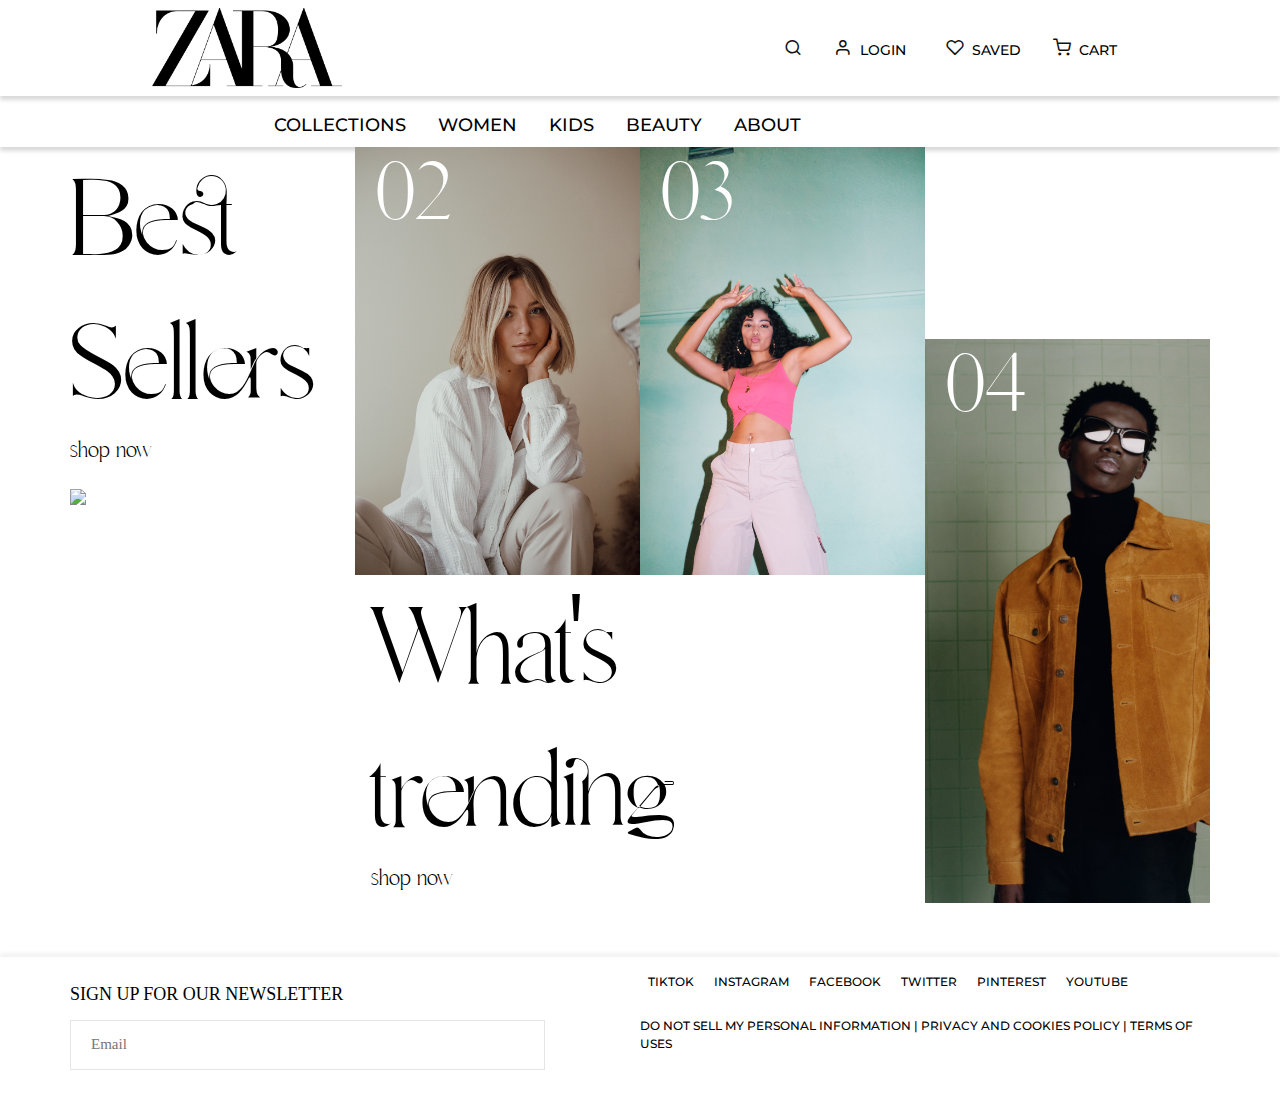
==== commit e20022a0: "checkout flow updates, modal, seond nav bar spacing fix" ====
--- a/index.html
+++ b/index.html
@@ -273,7 +273,7 @@
             <ul class=" zaradropdown navbar-nav mx-auto me-auto mb-5 mb-md-0 col-md-10 offset-md-2 text-center">
               <!--Collections Drop Down-->
               <li class="nav-item dropdown zaradropdown position-static hovered">
-                <a class="nav-link active navtext px-4 ps-5 ms-5" aria-current="page" data-toggle="dropdown" href="#"
+                <a class="nav-link active navtext px-4 ps-5 ms-7" aria-current="page" data-toggle="dropdown" href="#"
                   aria-expanded="true">COLLECTIONS</a>
               </li>
 
@@ -463,9 +463,9 @@
           <p class="mobileboxtext2 px-4">shop now</p>
         </div>
         <!--close column 3-->
-        <div class=" col-md-3 col-10 offsetright-2 offsetright-md-0 imagebehindtext nopadding mt-md-9 pt-md-5">
+        <div class=" col-md-3 col-10 offsetright-2 offsetright-md-0 imagebehindtext nopadding mt-md-10 pt-md-10">
           <div class="homeimagecontainer">
-            <img class="img-fluid homeimage imagebehindtext" src="./images/homepagezara4.jpg">
+            <img class="img-fluid homeimage imagebehindtext" src="./images/image4.svg">
             <div class="top-left galnumber pt-2">04</div>
             <div class="homepageimageoverlay mobilegoaway">
               <div class="overlaytitle ps-2">Men's Fashion 2021</div>
--- a/assets/css/theme.css
+++ b/assets/css/theme.css
@@ -53,9 +53,16 @@
 article, aside, figcaption, figure, footer, header, hgroup, main, nav, section {
   display: block; }
 
+  @font-face {
+    font-family: "Helvetica Neue LT Pro 55 Roman";
+    font-style: normal;
+    font-weight: normal;
+    src: local("Helvetica Neue LT Pro 55 Roman"), url(./fonts/HelveticaNeueLTProRoman.otf);
+  }
+  
 body {
   margin: 0;
-  font-family: "Jost";
+  font-family: "Helvetica Neue LT Pro 55 Roman";
   font-size: 1rem;
   font-weight: 400;
   line-height: 1.5;
@@ -2644,7 +2651,7 @@
 .custom-control-label {
   position: relative;
   margin-bottom: 0;
-  color: #767676;
+  color:black;
   vertical-align: top; }
   .custom-control-label::before {
     position: absolute;
@@ -8080,7 +8087,9 @@
     padding-bottom: 4rem !important; }
   .pl-lg-10,
   .px-lg-10 {
-    padding-left: 4rem !important; }
+    padding-left: 4rem !important;
+    padding-top: 3rem !important;
+  }
   .p-lg-11 {
     padding: 5rem !important; }
   .pt-lg-11,
--- a/zara.css
+++ b/zara.css
@@ -6,6 +6,11 @@
   overflow-x: hidden;
 }
 
+.centerhorizontalincolumn {
+  display: block;
+  margin:auto;
+}
+
 .offsetright-1{
   margin-right: 8.33333333%;
 }
@@ -40,7 +45,19 @@
   margin-top: 6rem !important;
 }
 .mt-md-9 {
-  margin-top: 7rem !important;
+  margin-top: 7rem !important;}
+
+  .mt-md-10 {
+    margin-top: 8rem !important;}
+
+  .mt-md-11 {
+    margin-top: 9rem !important;
+}
+.ms-6 {
+  margin-left: 4rem !important;
+}
+.ms-7 {
+  margin-left: 5rem !important;
 }
 /*Nav Bar Things*/
 
@@ -92,7 +109,9 @@
   border-right: 1px black;
   height: 268px;
 }
-
+.nomargin{
+  margin-bottom: 0;
+}
 /*Home Page Things*/
 
 @media (min-width: 576px) {
@@ -188,8 +207,11 @@
   font-weight: normal;
   src: local("Helvetica Neue LT Pro 55 Roman"), url(./fonts/HelveticaNeueLTProRoman.otf);
 }
-
-
+.blazertext {
+  font-family: "Helvetica Neue LT Pro 55 Roman";
+  font-size: 14px;
+  color: black;
+}
 .mobiledropdown{
   font-family: "Helvetica Neue LT Pro 55 Roman" ;
   color:white;
@@ -432,3 +454,147 @@
   font-size: 0.9375rem;
   line-height: 1.5;
 }
+
+/*Cart Page*/
+
+
+.cartheader {
+  font-family: "The Seasons Bold";
+  color:black;
+  font-size: 36px;
+}
+@media (max-width: 768px) {
+  .cartheader {
+    font-family: "The Seasons Bold";
+    color:black;
+    font-size: 24px;
+  }}
+  
+
+@font-face {
+  font-family: "Helvetica Neue LT Pro 65 Medium";
+  font-style: normal;
+  font-weight: normal;
+  src: local("Helvetica Neue LT Pro 65 Medium"), url(./fonts/HelveticaNeueLTProMd.otf);
+}
+
+.ordertext1{
+  font-family: "Helvetica Neue LT Pro 65 Medium";
+  font-size: 24px;
+  color: black;
+  padding-bottom: 0% !important;
+}
+
+.ordertext2{
+  font-family: "Helvetica Neue LT Pro 55 Roman";
+  font-size: 16px;
+  color: black;
+}
+.ordertext3{
+  font-family: "Helvetica Neue LT Pro 55 Roman";
+  font-size: 16px;
+  color: black;
+  text-decoration-line: underline !important;
+}
+
+@media (max-width: 768px) {
+  .ordertext2{
+    font-family: "Helvetica Neue LT Pro 55 Roman";
+    font-size: 14px;
+    color: black;
+  }
+}
+.cartheading{
+  font-family: "Helvetica Neue LT Pro 65 Medium";
+  font-size: 18px;
+  color: black;
+  padding-bottom: 0% !important;
+}
+@media (max-width: 768px) {
+  .cartheading{
+    font-family: "Helvetica Neue LT Pro 65 Medium";
+    font-size: 16px;
+    color: black;
+    padding-bottom: 0% !important;
+  }}
+  
+.checkoutbutton{
+  font-family: "Helvetica Neue LT Pro 65 Medium";
+  font-size: 18px;
+  color: white;
+}
+/*Checkout Process*/
+
+.checkouttheader {
+  font-family: "The Seasons Bold";
+  color:black;
+  font-size: 36px;
+}
+@media (max-width: 768px) {
+  .checkouttheader {
+    font-family: "The Seasons Bold";
+    color:black;
+    font-size: 30px;
+  }}
+  .progressnumber{
+  font-family: "Gallient Regular";
+  color:black;
+  font-size: 64px;
+  font-style: normal;
+  }
+  .progressline {
+    display: inline-block;
+    border-top: 1px solid black;
+    width: 2em;}
+
+
+
+.zaraprogressbar li {
+    list-style-type: none;
+    width: 25%;
+    float: left;
+    font-size: 48px;
+    position: relative;
+    text-align: center;
+    text-transform: uppercase;
+    color: #7d7d7d;
+}
+
+
+.zaraprogressbar li:after {
+    width: 100%;
+    height: 2px;
+    content: '';
+    position: absolute;
+    background-color: #7d7d7d;
+    top: 15px;
+    left: -50%;
+    z-index: -1;
+}
+.zaraprogressbar li:first-child:after {
+    content: none;
+}
+.zaraprogressbar li.active {
+    color:black;
+}
+.zaraprogressbar li.active:before {
+    border-color:black;
+}
+.zaraprogressbar li.active + li:after {
+    background-color: black;
+}
+
+@media (min-width: 768px){
+  .shiptable{
+    border-left: 1px solid gray;
+    border-right: 1px solid gray;
+    border-bottom: none;
+    border-top: none;
+  }
+}
+
+
+.nopaddingtb{
+padding-top: 0% !important;
+padding-left: 0% !important;
+}